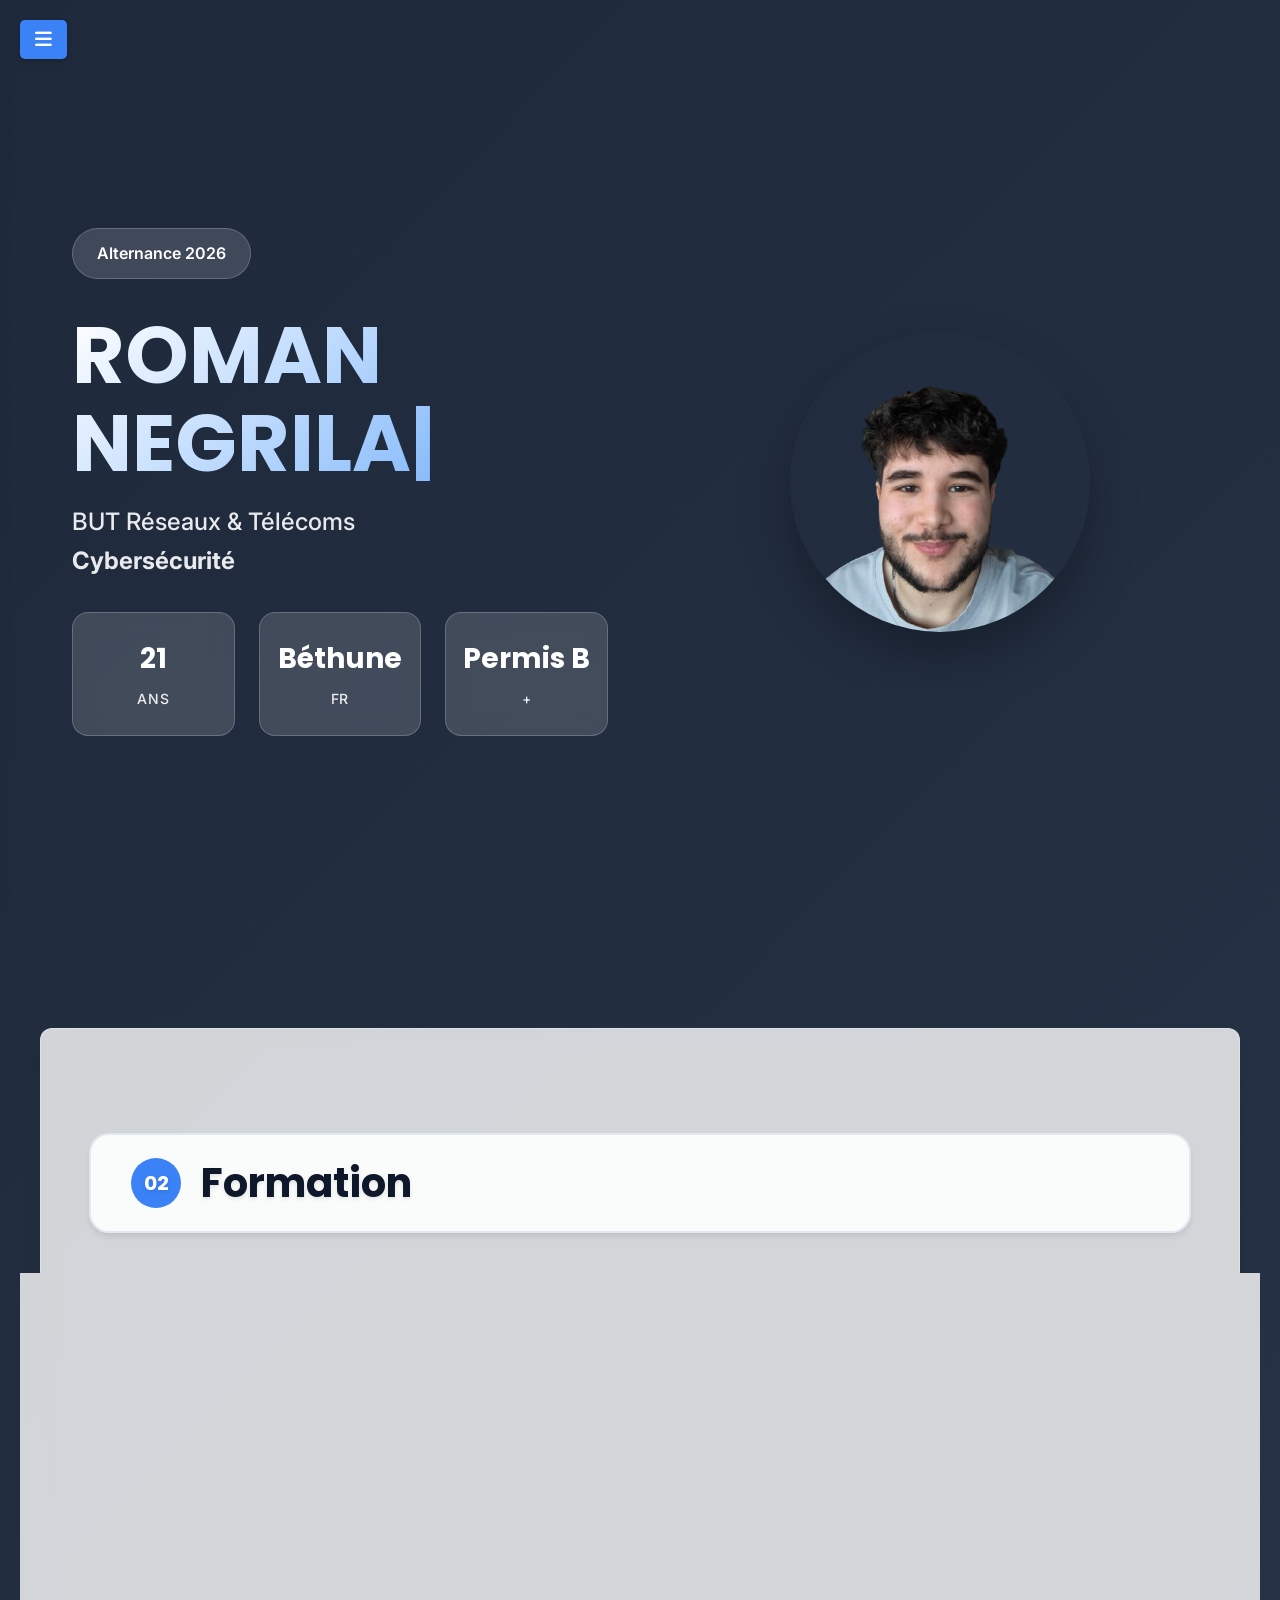
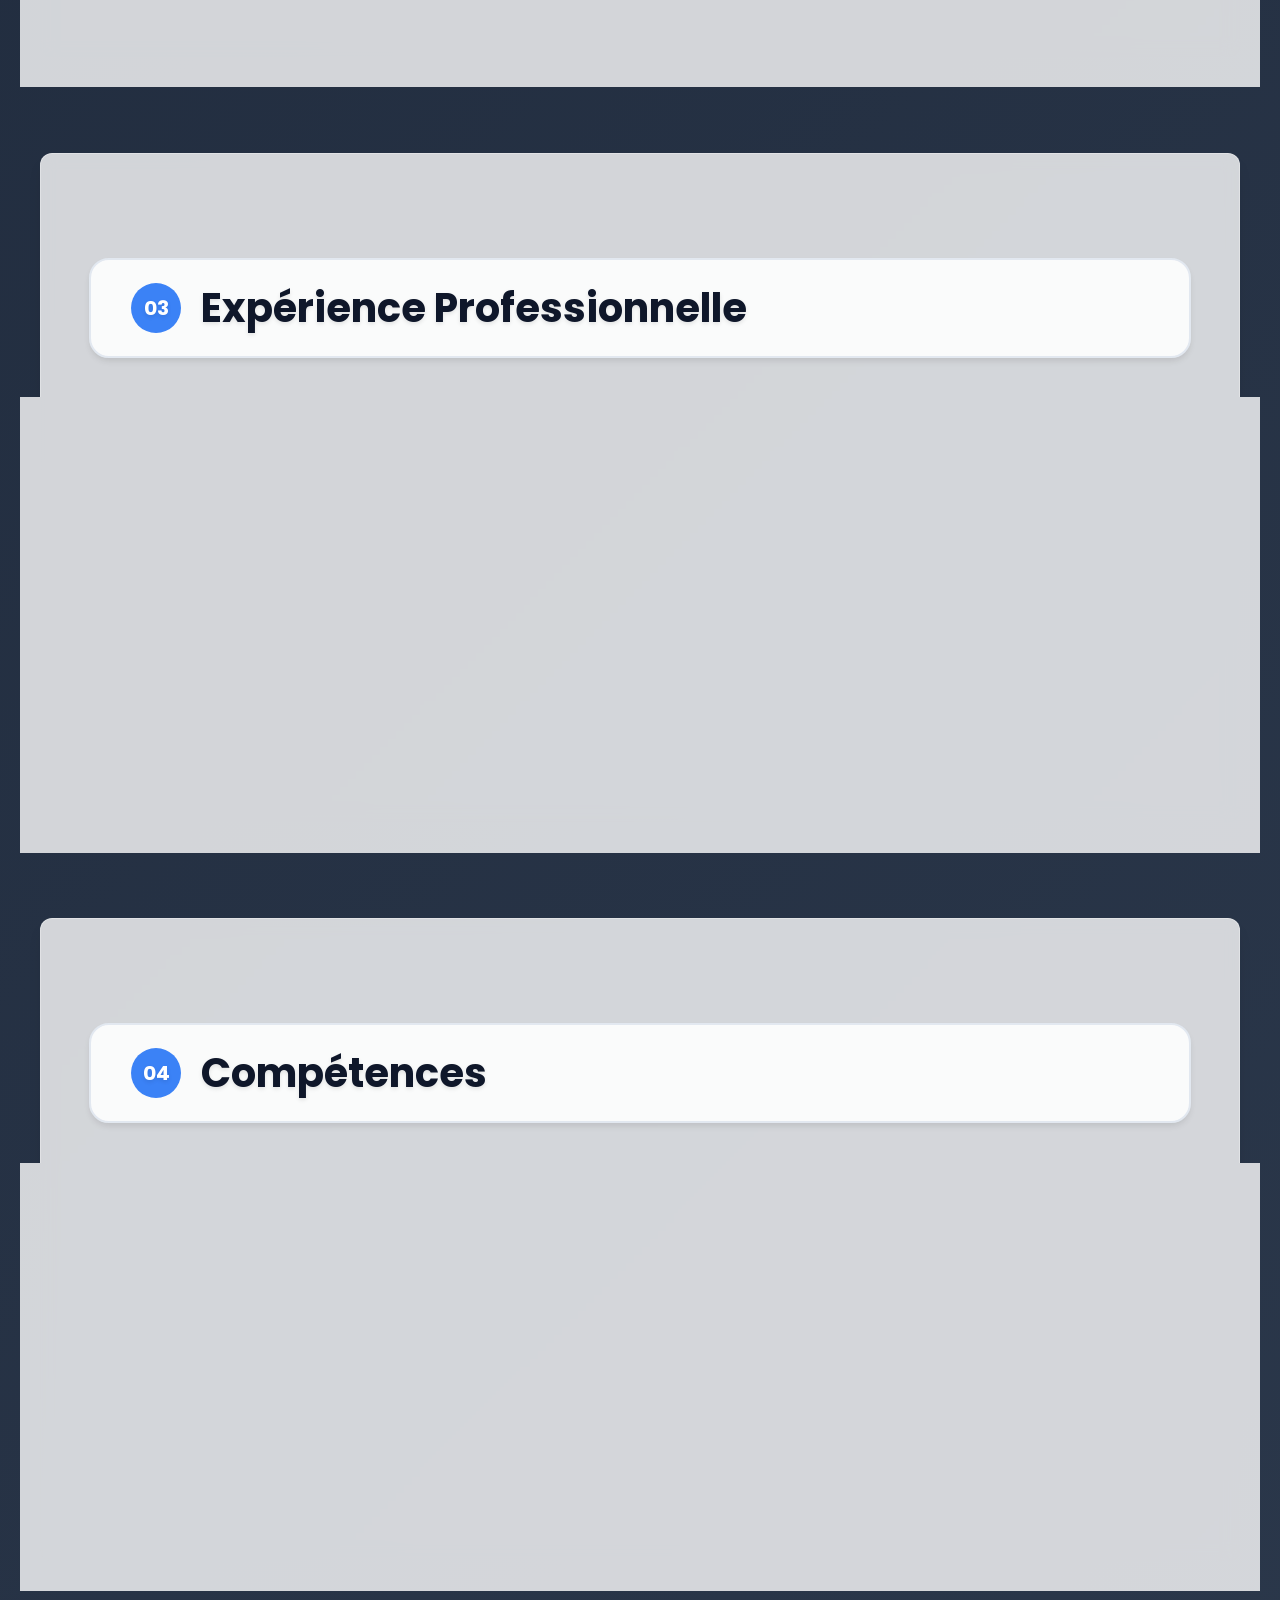
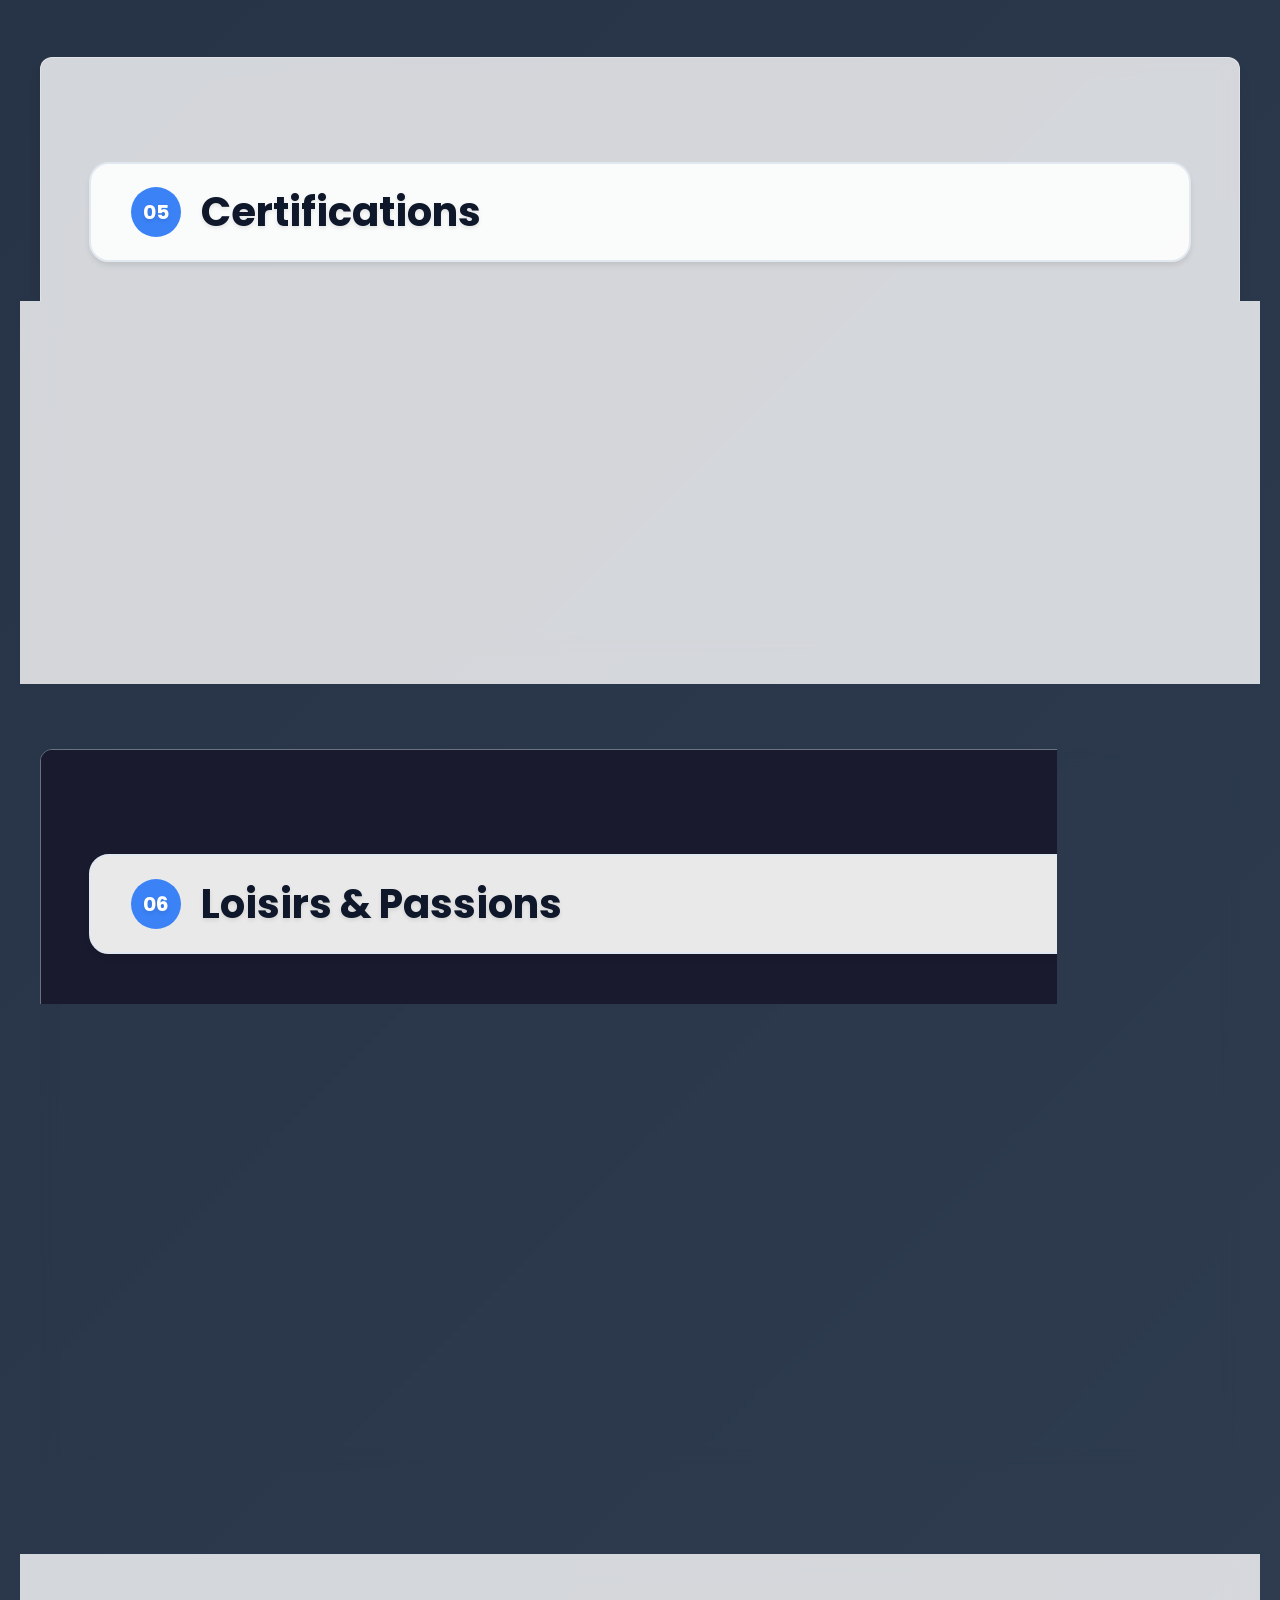
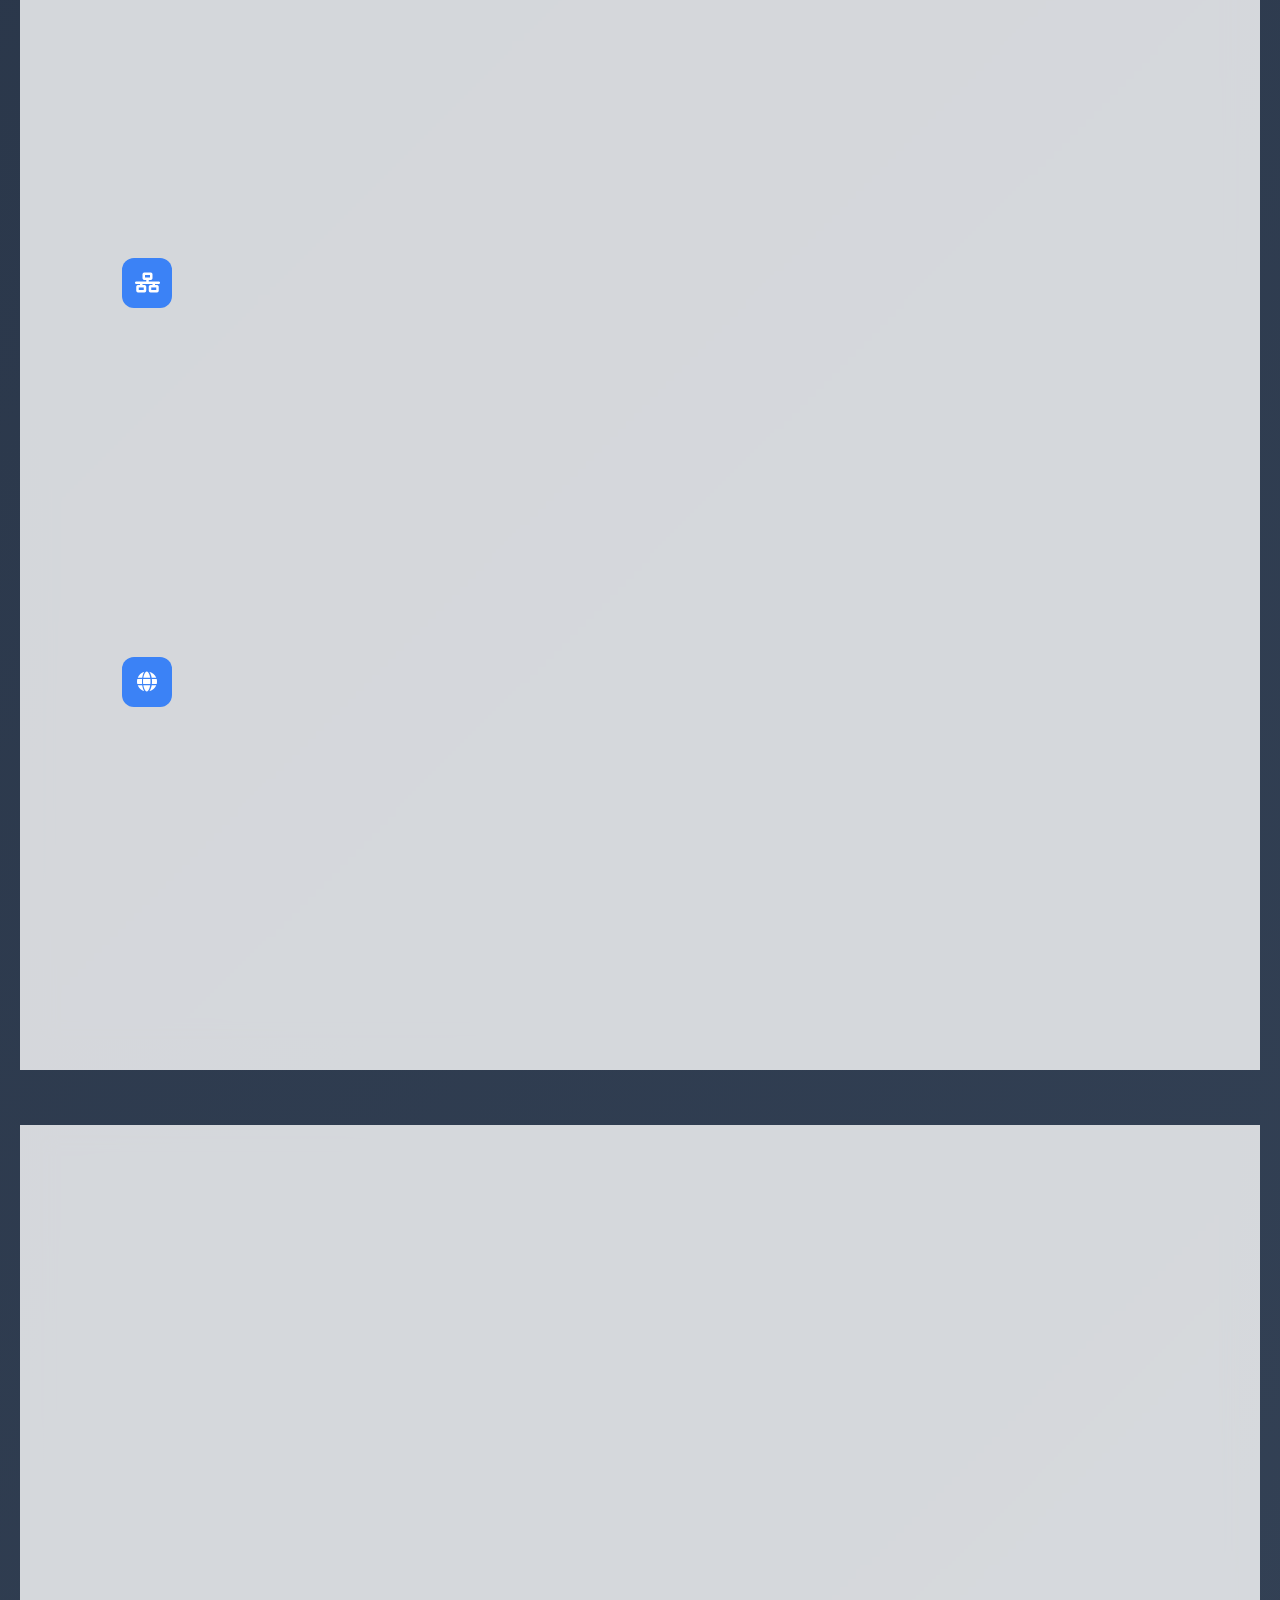
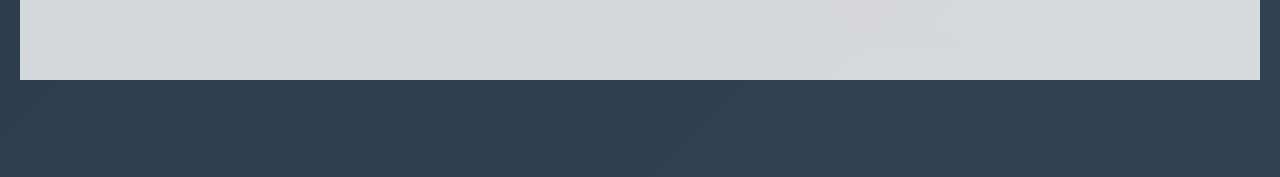
==== index.html @ 833a4533 "Update index.html" ====
<!DOCTYPE html> 
<html lang="fr">
<head>
    <meta charset="UTF-8">
    <meta name="viewport" content="width=device-width, initial-scale=1.0"> 
    <title>Roman Negrila - CV BUT R&T Cybersécurité</title>
    <link rel="stylesheet" href="css/style.css">
    <link rel="stylesheet" href="https://cdnjs.cloudflare.com/ajax/libs/font-awesome/6.5.1/css/all.min.css">
    <link href="https://fonts.googleapis.com/css2?family=Inter:wght@200;300;400;500;600;700;800;900&family=JetBrains+Mono:wght@300;400;500&display=swap" rel="stylesheet">
    <script src="https://platform.linkedin.com/badges/js/profile.js" async defer type="text/javascript"></script>
    <link rel="icon" type="image/png" href="img_Roman_Negrila.png"> 
</head>
<body>
        <button id="sidebar-toggle" class="sidebar-toggle-btn">
        <i class="fas fa-bars"></i> <!-- Icône Font Awesome pour le menu -->
    </button>
    <div id="progress-bar"></div>

    <!-- Sidebar Pro -->
    <aside class="sidebar">
        <div class="sidebar-top">
            <div class="profile-pic-small">
                <img src="img_Roman_Negrila.png" alt="Roman Negrila">
            </div>
            <h1 class="sidebar-name">Roman NEGRILA</h1>
            <p class="sidebar-role">R&T Cybersécurité</p>
        </div>

        <nav class="sidebar-nav">
            <a href="#hero" class="nav-item active">
                <i class="fas fa-home"></i> Accueil
            </a>
            <a href="#education" class="nav-item">
                <i class="fas fa-graduation-cap"></i> Formation
            </a>
            <a href="#experience" class="nav-item">
                <i class="fas fa-briefcase"></i> Expérience
            </a>
            <a href="#skills" class="nav-item">
                <i class="fas fa-brain"></i> Compétences
            </a>
            <a href="#certifications" class="nav-item">
                <i class="fas fa-certificate"></i> Certifications
            </a>
            <a href="#hobbies" class="nav-item">
                <i class="fas fa-heart"></i> Loisirs & Passions
            </a>
            <a href="#projects" class="nav-item">
                <i class="fas fa-cubes"></i> Projets
            </a>
            <a href="#contact" class="nav-item">
                <i class="fas fa-envelope"></i> Contact
            </a>
        </nav>

        <div class="sidebar-bottom">
            <button onclick="printDedicatedCvPdf()" class="pdf-button">
                <i class="fas fa-file-pdf"></i> PDF
            </button>
        </div>
    </aside>

    <main class="main-content">
        <!-- Hero Ultra -->
        <section id="hero" class="hero-section">
            <div class="hero-bg"></div>
            <div class="hero-grid">
                <div class="hero-text">
                    <div class="badge">Alternance 2026</div>
                    <h1 class="hero-h1 typing-name">
                        Roman<span class="gradient-text"> NEGRILA</span>
                    </h1>
                    <p class="hero-subtitle">
                        BUT Réseaux &amp; Télécoms <strong>Cybersécurité</strong>
                    </p>
                <div class="hero-stats">
                    <div class="stat-card">
                        <span class="stat-value">21</span>
                        <span class="stat-label">ans</span>
                    </div>
                    <div class="stat-card">
                        <span class="stat-value">Béthune</span>
                        <span class="stat-label">FR</span>
                    </div>
                    <div class="stat-card">
                        <span class="stat-value">Permis B</span>
                        <span class="stat-label">+</span>
                    </div>

                </div>

                </div>
                <div class="hero-image">
                    <div class="profile-large">
                        <img src="img_Roman_Negrila.png" alt="Roman Negrila">
                    </div>
                </div>
            </div>
        </section>

        <!-- Formation -->
        <section id="education" class="section">
            <div class="section-title">
                <span class="title-number">02</span>
                Formation
            </div>
            <div class="formation-grid">
                <div class="formation-card">
                    <div class="formation-date">2022 - Aujourd'hui</div>
                    <h3>BUT Réseaux & Télécommunications</h3>
                    <p class="formation-school">IUT de Béthune</p>
                    <p class="formation-desc">Parcours Cybersécurité - Projets industriels Cisco/Linux</p>
                </div>
                <div class="formation-card">
                    <div class="formation-date">2021 - 2022</div>
                    <h3>Baccalauréat Général</h3>
                    <p class="formation-school">Lycée de l'Europe - Mention Assez Bien</p>
                    <p class="formation-desc">Mathématiques + NSI + Anglais Euro</p>
                </div>
            </div>
        </section>

        <!-- Experience -->
        <section id="experience" class="section">
            <div class="section-title">
                <span class="title-number">03</span>
                Expérience Professionnelle
            </div>
            <div class="formation-grid">
                <div class="formation-card">
                    <div class="formation-date">2024 - En cours</div>
                    <h3>Technicien Exploitation Réseau</h3>
                    <p class="formation-school">Auchan - Équipe Exploitation Réseau</p>
                    <p class="formation-desc">
                        Alternance depuis 2e année BUT IUT Béthune. Surveillance et résolution d'incidents (bornes WiFi KO, switch/firewall KO) 
                        via Panorama, SolarWinds, EasyVista, Centreon, Cisco Meraki. Communication avec techniciens terrain et 
                        fournisseurs (Orange, Sewan, SFR, Linkt) pour debugging/manipulations. Demandes services : checks flux, 
                        configs/ajouts bornes/switches. Surveillance Starlink.
                    </p>
                </div>
            </div>
        </section>

        <!-- Skills Matrix -->
        <section id="skills" class="section">
            <div class="section-title">
                <span class="title-number">04</span>
                Compétences
            </div>
            <div class="skills-matrix">
                <div class="skill-column">
                    <h4>Réseaux</h4>
                    <div class="skill-item">
                        <span>Cisco IOS</span>
                        <div class="skill-bar">
                            <div class="skill-fill" style="width: 95%"></div>
                        </div>
                    </div>
                    <div class="skill-item">
                        <span>VLAN/OSPF</span>
                        <div class="skill-bar">
                            <div class="skill-fill" style="width: 90%"></div>
                        </div>
                    </div>
                    <div class="skill-item">
                        <span>QOS / Wireshark</span>
                        <div class="skill-bar">
                            <div class="skill-fill" style="width: 85%"></div>
                        </div>
                    </div>
                </div>
                <div class="skill-column">
                    <h4>Systèmes</h4>
                    <div class="skill-item">
                        <span>Linux Server</span>
                        <div class="skill-bar">
                            <div class="skill-fill" style="width: 85%"></div>
                        </div>
                    </div>
                    <div class="skill-item">
                        <span>Docker/Proxmox</span>
                        <div class="skill-bar">
                            <div class="skill-fill" style="width: 80%"></div>
                        </div>
                    </div>
                    <div class="skill-item">
                        <span>Netbox/Netdisco</span>
                        <div class="skill-bar">
                            <div class="skill-fill" style="width: 82%"></div>
                        </div>
                    </div>
                </div>
                <div class="skill-column">
                    <h4>Sécurité</h4>
                    <div class="skill-item">
                        <span>pfSense/Firewall</span>
                        <div class="skill-bar">
                            <div class="skill-fill" style="width: 88%"></div>
                        </div>
                    </div>
                    <div class="skill-item">
                        <span>Kali/Pentest</span>
                        <div class="skill-bar">
                            <div class="skill-fill" style="width: 75%"></div>
                        </div>
                    </div>
                </div>
                <div class="skill-column">
                    <h4>Dev</h4>
                    <div class="skill-item">
                        <span>Python/Flask</span>
                        <div class="skill-bar">
                            <div class="skill-fill" style="width: 78%"></div>
                        </div>
                    </div>
                    <div class="skill-item">
                        <span>HTML/CSS/JS</span>
                        <div class="skill-bar">
                            <div class="skill-fill" style="width: 85%"></div>
                        </div>
                    </div>
                </div>
            </div>
        </section>

        <!-- Certifications -->
        <section id="certifications" class="section">
            <div class="section-title">
                <span class="title-number">05</span>
                Certifications
            </div>
            <div class="certifs-grid">
                <div class="certif-card">
                    <img src="images/certifs/logo_ccna.png" alt="CCNA" class="certif-logo">
                    <h4>Cisco CCNA</h4>
                    <p>Cisco Certified Network Associate <em>(en cours de préparation)</em></p>
                </div>
                <div class="certif-card">
                    <img src="images/certifs/logo_toeic.png" alt="TOEIC" class="certif-logo">
                    <h4>TOEIC</h4>
                    <p>Anglais Professionnel - B2</p>
                </div>
                <div class="certif-card">
                    <img src="images/certifs/logo_pix.png" alt="Pix" class="certif-logo">
                    <h4>PIX Numérique</h4>
                    <p>Compétences Digitales</p>
                </div>
                <div class="certif-card">
                    <img src="images/certifs/logo_anssi.png" alt="ANSSI" class="certif-logo">
                    <h4>ANSSI SecNum</h4>
                    <p>Sécurité Numérique</p>
                </div>
            </div>
        </section>

        <!-- Loisirs & Passions (NOUVELLE SECTION) -->
        <section id="hobbies" class="section">
            <div id="particles-js"></div> <!-- Ajout du conteneur pour l'animation particles.js -->
            <div class="content-above-particles"> <!-- Contient le contenu existant -->
                <div class="section-title">
                    <span class="title-number">06</span>
                    Loisirs & Passions
                </div>
                <div class="hobbies-grid">
                    <!-- Musique -->
                    <div class="hobby-card music" data-hobby-id="music">
                        <div class="hobby-icon"><i class="fas fa-music"></i></div>
                        <h3>Musique</h3>
                        <p>Artiste depuis 3ans, je crée des musiques et les diffuses sur les platformes de streaming.</p>
                        <div class="hobby-glow"></div>
                    </div>

                    <!-- Informatique -->
                    <div class="hobby-card it" data-hobby-id="it">
                        <div class="hobby-icon"><i class="fas fa-laptop-code"></i></div>
                        <h3>Informatique & Réseaux</h3>
                        <p>Passionné par l'infrastructure, je teste et configure switches et points d'accès à domicile, explorant les limites du réseau.</p>
                        <div class="hobby-glow"></div>
                    </div>

                    <!-- Jeux Vidéo -->
                    <div class="hobby-card gaming" data-hobby-id="gaming">
                        <div class="hobby-icon"><i class="fas fa-gamepad"></i></div>
                        <h3>Jeux Vidéo</h3>
                        <p>Adepte des défis, je maîtrise les Souls-like (Sekiro, Dark Souls, Elden Ring) et m'immerge dans des univers riches comme Ghost of Tsushima.</p>
                        <div class="hobby-glow"></div>
                    </div>
                </div>
            </div>
        </section>

        <!-- Projets -->
        <section id="projects" class="section">
            <div class="section-title">
                <span class="title-number">07</span>
                Projets SAÉ
            </div>
            <div class="projects-grid">
                <div class="project-card" data-project-id="pepiniere">
                    <div class="project-header">
                        <i class="fas fa-network-wired project-icon"></i>
                        <h4>Pépinière Entreprise</h4>
                    </div>
                    <p>Infrastructure Cisco complète - VLANs ToIP AD - Note <strong>16/20</strong></p>
                    <div class="project-tags">
                        <span>Cisco IOS</span>
                        <span>Asterisk</span>
                        <span>Docker</span>
                    </div>
                </div>
                <div class="project-card" data-project-id="sae501">
                    <div class="project-header">
                        <i class="fab fa-docker project-icon"></i>
                        <h4>SAE 501 DevOps</h4>
                    </div>
                    <p>API Flask Docker Portainer MySQL - Note <strong>17/20</strong></p>
                    <div class="project-tags">
                        <span>Docker</span>
                        <span>Flask Python</span>
                        <span>Portainer</span>
                    </div>
                </div>
                <div class="project-card" data-project-id="sae503">
                    <div class="project-header">
                        <i class="fas fa-video project-icon"></i>
                        <h4>SAE 503 Communications</h4>
                    </div>
                    <p>VoIP OpenCV QR realtime - Note <strong>15/20</strong></p>
                    <div class="project-tags">
                        <span>VoIP Asterisk</span>
                        <span>OpenCV Python</span>
                        <span>Wireshark</span>
                    </div>
                </div>
                <div class="project-card" data-project-id="sae_rom03">
                    <div class="project-header">
                        <i class="fas fa-globe project-icon"></i>
                        <h4>SAE ROM.03 Multimédia - Note <strong>15/20</strong></h4>
                    </div>
                    <p>Déploiement Services Web Multimédia</p>
                    <div class="project-tags">
                        <span>Web Integration</span>
                        <span>Multimédia</span>
                        <span>ROM</span>
                    </div>
                </div>
            </div>

        </section>

        <!-- Contact -->
        <section id="contact" class="section">
            <div class="section-title">
                <span class="title-number">08</span>
                Contact
            </div>
            <div class="contact-wrapper">
                <div class="contact-main">
                    <h3>Contact direct</h3>
                    <div class="contact-links">
                        <a href="mailto:negrilaroman@gmail.com" class="contact-link">
                            <i class="fas fa-envelope"></i> negrilaroman@gmail.com
                        </a>
                        <a href="tel:+33781439130" class="contact-link">
                            <i class="fas fa-phone"></i> +33 7 81 43 91 30
                        </a>
                    </div>
                </div>
                <div class="contact-side">
                    <h4>Localisation</h4>
                    <p>Dunkerque / Arras</p>
<div class="badge-base LI-profile-badge" data-locale="fr_FR" data-size="medium" data-theme="light" data-type="VERTICAL" data-vanity="roman-negrila" data-version="v1"><a class="badge-base__link LI-simple-link" href="https://fr.linkedin.com/in/roman-negrila?trk=profile-badge"></a></div>
                            
                </div>
            </div>
        </section>
    </main>

    <!-- Modal Overlay -->
    <div id="modal-overlay" class="modal-overlay">
        <div class="modal-content">
            <button class="modal-close" onclick="closeModal()">
                <i class="fas fa-times"></i>
            </button>
            <div id="modal-body">
                <!-- Dynamic content -->
            </div>
        </div>
    </div>
    <div id="lightbox-overlay" class="lightbox-overlay">
  <div class="lightbox-content">
    <span class="lightbox-close">&times;</span>
    <img id="lightbox-image" src="" alt="Image en plein écran">
    <div id="lightbox-description" class="lightbox-description"></div>
  </div>
</div>

    <div id="bg-particles"></div>
    <script src="js/modals.js"></script>
    <script src="js/main.js"></script>
    <!-- Scripts Particles.js pour l'animation de fond -->
    <script src="https://cdn.jsdelivr.net/npm/particles.js@2.0.0/particles.min.js"></script>
    <script>
      // Configuration légère pour le fond global
      particlesJS('bg-particles', {
        "particles": {
          "number": { "value": 80, "density": { "enable": true, "value_area": 1000 } },
          "color": { "value": "#ffffff" },
          "shape": { "type": "circle" },
          "opacity": { "value": 0.3, "random": true },
          "size": { "value": 3, "random": true },
          "line_linked": {
            "enable": true,
            "distance": 150,
            "color": "#ffffff",
            "opacity": 0.15,
            "width": 1
          },
          "move": {
            "enable": true,
            "speed": 0.5,
            "direction": "none",
            "random": true,
            "straight": false,
            "out_mode": "out",
            "bounce": false
          }
        },
        "interactivity": {
          "detect_on": "canvas",
          "events": {
            "onhover": { "enable": true, "mode": "bubble" },
            "onclick": { "enable": false }
          },
          "modes": {
            "bubble": { "distance": 200, "size": 4, "duration": 2, "opacity": 0.4, "speed": 3 }
          }
        },
        "retina_detect": true
      });

      // On garde l'animation spécifique pour la section loisirs
      particlesJS.load('particles-js', 'assets/particles.json', function() {
        console.log('callback - particles.js config loaded');
      });
    </script>
</body>
</html>
---- css/style.css ----
/* CV Roman Negrila - Style Professionnel Moderne 2024 - FROM ZERO */ 

@import url('https://fonts.googleapis.com/css2?family=Poppins:wght@300;400;500;600;700&display=swap');
@import url('https://fonts.googleapis.com/css2?family=Inter:wght@300;400;500;600&display=swap');
@import url('https://cdnjs.cloudflare.com/ajax/libs/font-awesome/6.5.1/css/all.min.css');

:root {
  --primary-color: #1e293b;
  --secondary-color: #334155;
  --accent-blue: #3b82f6;
  --accent-light: #60a5fa;
  --text-dark: #0f172a;
  --text-light: #64748b;
  --white: #ffffff;
  --card-bg: #f8fafc;
  --border-color: #e2e8f0;
  --shadow-sm: 0 1px 3px 0 rgba(0, 0, 0, 0.1);
  --shadow-md: 0 4px 6px -1px rgba(0, 0, 0, 0.1);
  --shadow-lg: 0 10px 15px -3px rgba(0, 0, 0, 0.1);
  --border-radius: 12px;
  --transition: all 0.3s cubic-bezier(0.4, 0, 0.2, 1);
}

* {
  margin: 0;
  padding: 0;
  box-sizing: border-box;
}

body {
  font-family: 'Inter', -apple-system, BlinkMacSystemFont, sans-serif;
  background: linear-gradient(135deg, var(--primary-color) 0%, var(--secondary-color) 100%);
  color: var(--text-dark);
  line-height: 1.6;
  overflow-x: hidden;
}

#bg-particles {
  position: fixed;
  top: 0;
  left: 0;
  width: 100%;
  height: 100%;
  z-index: -1; /* Reste bien derrière tout */
  pointer-events: none; /* Ne gêne pas les clics sur le site */
  background: transparent;
}

/* Progress Bar */
#progress-bar {
  position: fixed;
  top: 0;
  left: 0;
  width: 0%;
  height: 4px;
  background: linear-gradient(90deg, var(--accent-blue), var(--accent-light));
  z-index: 1000;
  transition: width 0.3s ease;
  box-shadow: 0 2px 4px rgba(59, 130, 246, 0.3);
}

/* Sidebar Professional */
.sidebar {
  position: fixed;
  left: 0;
  top: 0;
  width: 280px;
  height: 100vh;
  background: var(--white);
  box-shadow: var(--shadow-lg);
  z-index: 1000;
  display: flex;
  flex-direction: column;
  overflow-y: auto;
  transform: translateX(-100%);
  transition: var(--transition);
}

/* Quand la classe 'active' est ajoutée par JS, le menu s'affiche */
.sidebar.active {
    transform: translateX(0);
}

.sidebar-top {
  padding: 2rem 1.5rem;
  text-align: center;
  border-bottom: 1px solid var(--border-color);
}

.profile-pic-small {
  width: 100px;
  height: 100px;
  margin: 0 auto 1rem;
  border-radius: 50%;
  overflow: hidden;
  box-shadow: var(--shadow-lg);
}

.profile-pic-small img {
  width: 100%;
  height: 100%;
  object-fit: cover;
}

.sidebar-name {
  font-family: 'Poppins', sans-serif;
  font-size: 1.5rem;
  font-weight: 700;
  color: var(--text-dark);
  margin-bottom: 0.25rem;
}

.sidebar-role {
  color: var(--text-light);
  font-size: 0.95rem;
  font-weight: 500;
}

.sidebar-nav {
  flex: 1;
  padding: 1rem 0;
}

.nav-item {
  display: flex;
  align-items: center;
  padding: 1rem 1.5rem;
  color: var(--text-light);
  text-decoration: none;
  font-weight: 500;
  transition: var(--transition);
  border-left: 4px solid transparent;
}

.nav-item i {
  width: 20px;
  margin-right: 1rem;
  font-size: 1.1rem;
}

.nav-item:hover, .nav-item.active {
  background: var(--card-bg);
  color: var(--accent-blue);
  border-left-color: var(--accent-blue);
  box-shadow: var(--shadow-sm);
}

.sidebar-bottom {
  padding: 1.5rem;
  border-top: 1px solid var(--border-color);
}

.pdf-button {
  width: 100%;
  padding: 0.875rem 1.25rem;
  background: linear-gradient(135deg, var(--accent-blue), var(--accent-light));
  color: var(--white);
  border: none;
  border-radius: var(--border-radius);
  font-weight: 600;
  cursor: pointer;
  transition: var(--transition);
  box-shadow: var(--shadow-md);
}

.pdf-button:hover {
  transform: translateY(-2px);
  box-shadow: var(--shadow-lg);
}

/* Styles pour le bouton de bascule du menu */
.sidebar-toggle-btn {
    position: fixed;
    top: 20px;
    left: 20px;
    z-index: 1001;
    background-color: var(--accent-blue);
    color: var(--white);
    border: none;
    border-radius: 5px;
    padding: 10px 15px;
    cursor: pointer;
    font-size: 1.2em;
    display: flex;
    align-items: center;
    justify-content: center;
    box-shadow: 0 2px 5px rgba(0,0,0,0.2);
    transition: var(--transition);
}

/* Main Content */
.main-content {
  margin-left: 0;
  padding: 2rem;
  min-height: 100vh;
  transition: var(--transition);
}

/* Hero Section */
.hero-section {
  min-height: 100vh;
  display: flex;
  align-items: center;
  padding: 4rem 2rem;
  max-width: 1200px;
  margin: 0 auto;
}

.hero-grid {
  display: grid;
  grid-template-columns: 1fr 1fr;
  gap: 4rem;
  align-items: center;
}

.hero-text h1 {
  font-family: 'Poppins', sans-serif;
  font-size: clamp(3rem, 8vw, 5rem);
  font-weight: 700;
  line-height: 1.1;
  background: linear-gradient(135deg, var(--white), var(--accent-light));
  -webkit-background-clip: text;
  -webkit-text-fill-color: transparent;
  background-clip: text;
  margin-bottom: 1rem;
}

.gradient-text {
  background: linear-gradient(135deg, var(--accent-light), var(--white));
  -webkit-background-clip: text;
  -webkit-text-fill-color: transparent;
  background-clip: text;
}

.hero-subtitle {
  font-size: 1.5rem;
  color: rgba(255,255,255,0.9);
  font-weight: 500;
  margin-bottom: 2rem;
  max-width: 400px;
}

.hero-stats {
  display: grid;
  grid-template-columns: repeat(auto-fit, minmax(140px, 1fr));
  gap: 1.5rem;
}

.stat-card {
  background: rgba(255,255,255,0.15);
  backdrop-filter: blur(10px);
  padding: 1.5rem 1rem;
  border-radius: 16px;
  text-align: center;
  border: 1px solid rgba(255,255,255,0.2);
  transition: var(--transition);
}

.stat-card:hover {
  transform: translateY(-4px);
  box-shadow: 0 8px 25px rgba(0,0,0,0.2);
}

.stat-value {
  display: block;
  font-family: 'Poppins', sans-serif;
  font-size: 1.75rem;
  font-weight: 700;
  color: var(--white);
  margin-bottom: 0.25rem;
}

.stat-label {
  font-size: 0.875rem;
  color: rgba(255,255,255,0.9);
  font-weight: 500;
  text-transform: uppercase;
  letter-spacing: 0.05em;
}

.profile-large {
  width: 300px;
  height: 300px;
  border-radius: 50%;
  overflow: hidden;
  box-shadow: 0 25px 50px rgba(0,0,0,0.3);
  margin: 0 auto;
}

.profile-large img {
  width: 100%;
  height: 100%;
  object-fit: cover;
}

.badge {
  display: inline-flex;
  align-items: center;
  gap: 0.75rem;
  background: rgba(255,255,255,0.15);
  backdrop-filter: blur(10px);
  padding: 0.75rem 1.5rem;
  border-radius: 50px;
  font-weight: 600;
  color: var(--white);
  border: 1px solid rgba(255,255,255,0.2);
  margin-bottom: 2rem;
}

/* Sections */
.section {
  max-width: 1200px;
  margin: 6rem auto;
  padding: 3rem;
  /* Effet de verre (Glassmorphism) pour voir le fond animé */
  background: rgba(255, 255, 255, 0.8); 
  backdrop-filter: blur(8px);
  border-radius: var(--border-radius);
  box-shadow: var(--shadow-lg);
  border: 1px solid rgba(255, 255, 255, 0.3);
}

.section-title {
  background: var(--white);
  background: rgba(255, 255, 255, 0.9);
  padding: 1rem 2.5rem;
  border-radius: 20px;
  box-shadow: var(--shadow-md);
  display: flex;
  align-items: center;
  gap: 1.25rem;
  margin-bottom: 3.5rem;
  margin-top: 3.5rem;
  border: 2px solid var(--border-color);
  color: var(--text-dark); /* Ensure text color is dark */
  font-family: 'Poppins', sans-serif;
  font-size: 2.5rem;
  font-weight: 700;
  text-shadow: 0 2px 4px rgba(0,0,0,0.1);
}

.section-title .title-number {
  width: 50px;
  height: 50px;
  background: var(--accent-blue);
  color: var(--white);
  border-radius: 50%;
  display: flex;
  align-items: center;
  justify-content: center;
  font-weight: 700;
  font-size: 1.25rem;
  flex-shrink: 0; /* Prevent number from shrinking */
}

/* Timeline */
.timeline-modern {
  position: relative;
}

.formation-grid {
  display: grid;
  grid-template-columns: repeat(auto-fit, minmax(350px, 1fr));
  gap: 2.5rem;
}

.formation-card {
  background: var(--white);
  border-left: 5px solid var(--accent-blue);
  padding: 2.5rem;
  border-radius: var(--border-radius);
  box-shadow: var(--shadow-md);
  transition: var(--transition);
  position: relative;
  overflow: hidden;
}

.formation-card::before {
  content: '';
  position: absolute;
  top: 0;
  left: 0;
  width: 100%;
  height: 4px;
  background: linear-gradient(90deg, var(--accent-blue), var(--accent-light));
}

.formation-card:hover {
  box-shadow: var(--shadow-lg);
  transform: translateY(-8px);
}

.formation-date {
  font-family: 'Inter', monospace;
  font-weight: 700;
  color: var(--accent-blue);
  font-size: 1rem;
  margin-bottom: 1.25rem;
  text-transform: uppercase;
  letter-spacing: 0.1em;
  padding: 0.5rem 1rem;
  background: var(--card-bg);
  border-radius: 20px;
  display: inline-block;
  font-size: 0.9rem;
}

.formation-card h3 {
  font-family: 'Poppins', sans-serif;
  font-size: 1.75rem;
  font-weight: 700;
  margin-bottom: 1rem;
  color: var(--text-dark);
}

.formation-school {
  color: var(--accent-blue);
  font-weight: 600;
  margin-bottom: 1rem;
  font-size: 1.15rem;
}

.formation-desc {
  color: var(--text-light);
  font-size: 1.05rem;
  line-height: 1.7;
}

/* Skills */
.skills-matrix {
  display: grid;
  grid-template-columns: repeat(auto-fit, minmax(250px, 1fr));
  gap: 2rem;
}

.skill-column {
  background: var(--card-bg);
  padding: 2rem;
  border-radius: var(--border-radius);
  border: 1px solid var(--border-color);
}

.skill-column h4 {
  font-family: 'Poppins', sans-serif;
  font-size: 1.25rem;
  font-weight: 600;
  color: var(--text-dark);
  margin-bottom: 1.5rem;
  padding-bottom: 0.75rem;
  border-bottom: 2px solid var(--border-color);
}

.skill-item {
  margin-bottom: 1.5rem;
}

.skill-item span {
  display: block;
  font-weight: 500;
  margin-bottom: 0.5rem;
  color: var(--text-dark);
}

.skill-bar {
  height: 8px;
  background: var(--border-color);
  border-radius: 4px;
  overflow: hidden;
}

.skill-fill {
  height: 100%;
  background: linear-gradient(90deg, var(--accent-blue), var(--accent-light));
  border-radius: 4px;
  transition: width 2s ease-out;
  box-shadow: 0 0 10px rgba(59, 130, 246, 0.3);
}

/* Certifications */
.certifs-grid {
  display: grid;
  grid-template-columns: repeat(auto-fit, minmax(250px, 1fr));
  gap: 2rem;
}

.certif-card {
  background: var(--card-bg);
  border: 1px solid var(--border-color);
  border-radius: var(--border-radius);
  padding: 2rem;
  text-align: center;
  transition: var(--transition);
  cursor: pointer;
}

.certif-card:hover {
  transform: translateY(-8px);
  box-shadow: var(--shadow-lg);
  border-color: var(--accent-blue);
}

.certif-logo {
  width: 80px;
  height: 80px;
  margin: 0 auto 1rem;
  filter: grayscale(100%);
  transition: var(--transition);
}

.certif-card:hover .certif-logo {
  filter: grayscale(0%);
}

.certif-card h4 {
  font-family: 'Poppins', sans-serif;
  font-size: 1.25rem;
  font-weight: 600;
  margin-bottom: 0.75rem;
  color: var(--text-dark);
}

.certif-card p {
  color: var(--text-light);
  font-size: 0.95rem;
}

/* NOUVEAUX STYLES POUR LA SECTION LOISIRS AVEC PARTICLES.JS */
#hobbies { /* Cible la section Loisirs */
  position: relative; /* Important pour que les particules se positionnent correctement par rapport à cette section */
  overflow: hidden; /* Cache tout débordement des particules */
  padding: 0; /* Supprime le padding de la section, il sera géré par .content-above-particles */
  background: none; /* Supprime le fond blanc de la section pour laisser apparaître les particules */
  box-shadow: none; /* Supprime l'ombre de la section pour un effet de pleine largeur des particules */
}

/* Le conteneur des particules */
#particles-js {
  position: absolute;
  width: 100%;
  height: 100%;
  top: 0;
  left: 0;
  background-color: #1a1a2e; /* Couleur de fond de l'animation, adaptez à votre thème */
  background-image: url(''); /* Vous pouvez ajouter une image de fond si vous voulez */
  background-repeat: no-repeat;
  background-size: cover;
  background-position: 50% 50%;
  z-index: 1; /* Place les particules en dessous du contenu principal */
}

/* Le contenu qui doit apparaître par-dessus les particules */
.content-above-particles {
  position: relative;
  z-index: 2; /* Place votre contenu au-dessus des particules */
  padding: 3rem; /* Restaure le padding interne pour le contenu */
  color: var(--white); /* Assurez-vous que votre texte est lisible sur le fond sombre */
}

.hobbies-grid {
  display: grid;
  grid-template-columns: repeat(auto-fit, minmax(280px, 1fr));
  gap: 2.5rem;
  margin-top: 3rem;
}

.hobby-card {
  background-color: rgba(255, 255, 255, 0.1); /* Fond semi-transparent pour la carte */
  border: 1px solid rgba(255, 255, 255, 0.2);
  border-radius: var(--border-radius);
  padding: 2.5rem 2rem;
  text-align: center;
  position: relative;
  overflow: hidden; 
  transition: transform 0.3s ease, box-shadow 0.3s ease, border-color 0.3s ease;
  cursor: pointer;
  display: flex;
  flex-direction: column;
  align-items: center;
  justify-content: center;
  z-index: 2; /* S'assure que la carte elle-même est au-dessus des particules */
}

.hobby-card:hover {
  transform: translateY(-8px);
  box-shadow: 0 15px 30px rgba(0,0,0,0.2);
  border-color: var(--accent-blue);
}

.hobby-icon {
  font-size: 3.5rem;
  color: var(--accent-light); /* Couleur de l'icône */
  margin-bottom: 1.5rem;
  position: relative;
  z-index: 3; /* S'assure que l'icône est au-dessus de tout */
  text-shadow: 0 0 10px rgba(59, 130, 246, 0.4);
}

.hobby-card h3 {
  font-family: 'Poppins', sans-serif;
  font-size: 1.75rem;
  font-weight: 700;
  color: var(--white); /* Texte blanc pour meilleure lisibilité sur fond sombre */
  margin-bottom: 1rem;
  position: relative;
  z-index: 3;
}

.hobby-card p {
  color: rgba(255, 255, 255, 0.8); /* Texte blanc clair pour meilleure lisibilité */
  font-size: 1.05rem;
  line-height: 1.6;
  position: relative;
  z-index: 3;
}

/* Suppression des anciens fonds animés pour les hobby-card */
.hobby-card::before {
  content: none; /* Supprime le pseudo-élément */
}
.hobby-card:hover::before {
  content: none; /* Supprime le pseudo-élément */
}

/* Effet "LED" / Glow autour de la carte */
.hobby-glow {
  position: absolute;
  inset: -2px; /* Dépasse légèrement pour un effet de bordure lumineuse */
  border-radius: var(--border-radius);
  background: transparent;
  transition: var(--transition);
  z-index: 0; /* En arrière-plan de la carte, mais toujours au-dessus des particules */
  pointer-events: none; /* N'intercepte pas les événements de la souris */
}

.hobby-card:hover .hobby-glow {
  animation: glow-effect 1.5s infinite alternate;
}

@keyframes glow-effect {
  from {
    box-shadow: 0 0 5px var(--accent-blue), 0 0 10px var(--accent-light);
  }
  to {
    box-shadow: 0 0 15px var(--accent-blue), 0 0 25px var(--accent-light), 0 0 35px var(--accent-blue);
  }
}

/* Suppression des anciennes animations de mouvement de fond */
@keyframes bg-pan-music { }
@keyframes bg-pan-it { }
@keyframes bg-pan-gaming {
  /* Ces keyframes sont supprimés car les ::before sont supprimés */
}

/* Projects */
.projects-grid {
  display: grid;
  grid-template-columns: repeat(auto-fit, minmax(300px, 1fr));
  gap: 2rem;
}

.project-card {
  background: var(--card-bg);
  border: 1px solid var(--border-color);
  border-radius: var(--border-radius);
  padding: 2rem;
  cursor: pointer;
  transition: var(--transition);
}

.project-card:hover {
  transform: translateY(-4px);
  box-shadow: var(--shadow-lg);
  border-color: var(--accent-blue);
}

.project-header {
  display: flex;
  align-items: center;
  gap: 1rem;
  margin-bottom: 1rem;
  flex-wrap: wrap;
}

.project-icon {
  width: 50px;
  height: 50px;
  background: var(--accent-blue);
  color: var(--white);
  border-radius: 12px;
  display: flex !important;
  align-items: center;
  justify-content: center;
  font-size: 1.25rem;
  position: relative;
  line-height: 1 !important;
}

.project-icon::before {
  display: block !important;
  margin: auto;
}

.project-card h4 {
  font-family: 'Poppins', sans-serif;
  font-size: 1.375rem;
  font-weight: 600;
  color: var(--text-dark);
}

.project-card p {
  color: var(--text-light);
  margin-bottom: 1.5rem;
  line-height: 1.6;
}

.project-tags {
  display: flex;
  flex-wrap: wrap;
  gap: 0.5rem;
}

.project-tags span {
  background: var(--border-color);
  padding: 0.375rem 0.875rem;
  border-radius: 20px;
  font-size: 0.8rem;
  font-weight: 500;
  color: var(--text-dark);
}

/* Contact */
.contact-wrapper {
  display: grid;
  grid-template-columns: 2fr 1fr;
  gap: 3rem;
  align-items: start;
}

.contact-main h3 {
  font-family: 'Poppins', sans-serif;
  font-size: 1.75rem;
  font-weight: 600;
  margin-bottom: 1.5rem;
  color: var(--white); /* This should probably be text-dark for consistency inside the white section */
}

.contact-links {
  display: flex;
  flex-direction: column;
  gap: 1rem;
}

.contact-link {
  display: flex;
  align-items: center;
  gap: 1rem;
  padding: 1rem;
  color: var(--text-dark); /* Changed to text-dark for better contrast */
  text-decoration: none;
  border-radius: var(--border-radius);
  transition: var(--transition);
  border: 1px solid var(--border-color); /* Changed from rgba(255,255,255,0.2) to border-color */
}

.contact-link:hover {
  background: var(--card-bg);
  border-color: var(--accent-blue); /* Changed to accent-blue on hover */
  color: var(--text-dark);
  transform: translateX(4px);
}

.contact-link i {
  width: 20px;
  color: var(--accent-light);
  font-size: 1.25rem;
}

.contact-link:hover i {
  color: var(--accent-blue);
}

.contact-side {
  background: var(--card-bg);
  padding: 2rem;
  border-radius: var(--border-radius);
  border: 1px solid var(--border-color);
}

.contact-side h4 {
  font-family: 'Poppins', sans-serif;
  font-size: 1.25rem;
  font-weight: 600;
  margin-bottom: 1rem;
  color: var(--text-dark);
}

.contact-side p {
  color: var(--text-light);
  margin-bottom: 1.5rem;
}

.linkedin-btn {
  display: inline-flex;
  align-items: center;
  gap: 0.75rem;
  padding: 0.875rem 1.5rem;
  background: linear-gradient(135deg, var(--accent-blue), var(--accent-light));
  color: var(--white);
  text-decoration: none;
  border-radius: var(--border-radius);
  font-weight: 600;
  transition: var(--transition);
}

.linkedin-btn:hover {
  transform: translateY(-2px);
  box-shadow: var(--shadow-lg);
}

/* Modal Professional */
.modal-overlay {
  position: fixed;
  inset: 0;
  background: rgba(0, 0, 0, 0.8);
  z-index: 10000;
  display: flex;
  align-items: center;
  justify-content: center;
  opacity: 0;
  visibility: hidden;
  transition: opacity 0.3s ease, visibility 0.3s ease;
}

.modal-overlay.show {
  opacity: 1;
  visibility: visible;
}

.modal-content {
  background: var(--white);
  padding: 2rem;
  border-radius: var(--border-radius);
  box-shadow: var(--shadow-lg);
  position: relative;
  
  width: 90%;
  max-width: 800px;
  max-height: 90vh;
  overflow-y: auto;

  transform: scale(0.9);
  transition: transform 0.3s ease;
  margin: 2rem;
}

.modal-overlay.show .modal-content {
  transform: scale(1);
}

.modal-close {
  position: absolute;
  top: 1rem;
  right: 1.5rem;
  background: none;
  border: none;
  font-size: 1.75rem;
  color: var(--text-light);
  cursor: pointer;
  padding: 0.5rem;
  border-radius: 50%;
  transition: var(--transition);
  z-index: 10;
}

.modal-close:hover {
  background: var(--border-color);
  color: var(--text-dark);
}

.modal-title {
  font-family: 'Poppins', sans-serif;
  font-size: 1.75rem;
  font-weight: 600;
  color: var(--text-dark);
  margin-bottom: 1.5rem;
  padding-bottom: 1rem;
  border-bottom: 2px solid var(--border-color);
}

.modal-description {
  font-size: 1.1rem;
  color: var(--text-dark);
  margin-bottom: 2rem;
  line-height: 1.7;
}

.modal-tech {
  display: flex;
  flex-wrap: wrap;
  gap: 0.75rem;
  margin-bottom: 2rem;
}

.tech-tag {
  background: var(--card-bg);
  padding: 0.5rem 1rem;
  border-radius: 25px;
  font-size: 0.9rem;
  font-weight: 500;
  color: var(--text-dark);
  border: 1px solid var(--border-color);
}

/* Styles pour les images de la modale et l'effet de survol */
.modal-images {
    display: flex;
    flex-wrap: wrap;
    gap: 15px;
    margin-top: 20px;
    margin-bottom: 30px;
    justify-content: center;
}

.modal-image-wrapper {
    position: relative;
    flex: 1;
    min-width: 280px;
    max-width: 45%;
    overflow: hidden;
    border-radius: var(--border-radius);
    box-shadow: var(--shadow-md);
    transition: box-shadow 0.3s ease-in-out;
    cursor: pointer; /* Indique que l'élément est cliquable */
}

.modal-image-wrapper:hover {
    box-shadow: var(--shadow-lg);
}

.modal-img {
    width: 100%;
    height: auto;
    display: block;
    transition: transform 0.3s ease-in-out;
}

.modal-image-wrapper:hover .modal-img {
    transform: scale(1.1);
}

.modal-image-description {
    position: absolute;
    bottom: 0;
    left: 0;
    right: 0;
    background: rgba(0, 0, 0, 0.7);
    color: white;
    padding: 10px 15px;
    font-size: 0.95em;
    text-align: center;
    opacity: 0;
    transition: opacity 0.3s ease-in-out;
    pointer-events: none; /* Permet de cliquer à travers la description si elle chevauche le contenu */
    line-height: 1.4;
    z-index: 2; /* S'assure que la description est au-dessus de l'image (pour la visibilité) */
}

.modal-image-wrapper:hover .modal-image-description {
    opacity: 1;
}

.modal-achievements {
  background: var(--card-bg);
  padding: 1.5rem;
  border-radius: var(--border-radius);
  border-left: 4px solid var(--accent-blue);
}

.modal-achievements h5 {
  font-family: 'Poppins', sans-serif;
  color: var(--accent-blue);
  font-weight: 600;
  margin-bottom: 1rem;
}

.modal-achievements ul {
  list-style: none;
  padding: 0;
}

.modal-achievements li {
  padding: 0.75rem 0;
  color: var(--text-dark);
  position: relative;
  padding-left: 1.5rem;
}

.modal-achievements li::before {
  content: "\f00c"; /* Font Awesome check icon */
  font-family: "Font Awesome 6 Free"; /* Assurez-vous que la bonne police est chargée */
  font-weight: 900; /* Pour l'icône solide */
  position: absolute;
  left: 0;
  color: var(--accent-blue);
}

/* NOUVEAUX STYLES LIGHTBOX */
.lightbox-overlay {
    position: fixed;
    top: 0;
    left: 0;
    width: 100%;
    height: 100%;
    background: rgba(0, 0, 0, 0.9); /* Fond sombre */
    display: flex;
    align-items: center;
    justify-content: center;
    z-index: 10001; /* Plus élevé que la modale principale */
    opacity: 0;
    visibility: hidden;
    transition: opacity 0.3s ease;
}

.lightbox-overlay.show {
    opacity: 1;
    visibility: visible;
}

.lightbox-content {
    position: relative;
    max-width: 90vw;
    max-height: 90vh;
    display: flex;
    flex-direction: column;
    align-items: center;
    justify-content: center;
}

#lightbox-image {
    max-width: 100%;
    max-height: 100%;
    object-fit: contain; /* S'assure que l'image tient dans les limites sans être coupée */
    display: block;
    border-radius: var(--border-radius);
    box-shadow: var(--shadow-lg);
}

.lightbox-close {
    position: absolute;
    top: -20px; /* Positionnement du bouton de fermeture */
    right: -20px;
    background: var(--white);
    color: var(--text-dark);
    font-size: 2.5rem;
    cursor: pointer;
    border-radius: 50%;
    width: 50px;
    height: 50px;
    display: flex;
    align-items: center;
    justify-content: center;
    line-height: 1; /* Pour centrer le 'x' */
    transition: var(--transition);
    z-index: 10002; /* S'assure que le bouton est cliquable */
}

.lightbox-close:hover {
    background: var(--accent-blue);
    color: var(--white);
}

.lightbox-description {
    color: var(--white);
    background: rgba(0, 0, 0, 0.7);
    padding: 10px 20px;
    border-radius: 8px;
    margin-top: 10px;
    text-align: center;
    max-width: 90%;
    font-size: 1.1em;
    visibility: hidden; /* Cachée par défaut */
    opacity: 0; /* Cachée par défaut */
    transition: opacity 0.3s ease, visibility 0.3s ease;
}

/* Afficher la description quand on survole l'image dans la lightbox */
/* NOTE: C'est un peu délicat de survoler "juste l'image" dans la lightbox,
   on applique l'effet au survol du contenu de la lightbox */
.lightbox-overlay.show .lightbox-content:hover .lightbox-description {
    opacity: 1;
    visibility: visible;
}
/* FIN NOUVEAUX STYLES LIGHTBOX */

/* Responsive */
@media (max-width: 768px) {
  .main-content {
    padding: 1rem;
  }
  
  .hero-grid {
    grid-template-columns: 1fr;
    gap: 2rem;
    text-align: center;
  }
  
  .section {
    padding: 2rem 1.5rem;
    margin: 3rem 1rem;
  }
  
  .skills-matrix,
  .projects-grid,
  .certifs-grid,
  .hobbies-grid { /* Ajout de la grille des loisirs */
    grid-template-columns: 1fr;
  }
  
  .contact-wrapper {
    grid-template-columns: 1fr;
    gap: 2rem;
  }
  
  .section-title {
    flex-direction: column;
    align-items: flex-start;
    gap: 0.75rem;
  }
  
  .title-number {
    align-self: flex-start;
  }

  /* Rendre le wrapper d'image plus flexible sur les petits écrans */
  .modal-image-wrapper {
      max-width: 100%;
  }

  /* Ajustements pour le bouton de fermeture de la lightbox sur mobile */
  .lightbox-close {
        top: 10px;
        right: 10px;
        width: 40px;
        height: 40px;
        font-size: 2rem;
    }
}

/* Media query pour les grands écrans (desktop) */
@media (min-width: 1024px) {
    .sidebar.active + .main-content {
        margin-left: 280px;
    }
}

@media print {
  body {
    background: white !important;
    color: black !important;
    font-size: 11pt;
  }
  
  .sidebar,
  #modal-overlay,
  #progress-bar,
  .sidebar-toggle-btn,
  .lightbox-overlay,
  .hobby-glow, /* Cache également la lightbox et le glow à l'impression */
  #particles-js /* Cache l'animation particles.js à l'impression */ {
    display: none !important;
  }
  
  .main-content {
    margin-left: 0 !important;
  }
  
  .section {
    box-shadow: none !important;
    border: 1px solid #ddd !important;
    margin: 1rem 0 !important;
    break-inside: avoid;
    page-break-inside: avoid;
  }
  
  .hero-section {
    page-break-inside: avoid;
  }
  
  img {
    max-width: 120px !important;
    max-height: 120px !important;
  }
  
  .skill-fill {
    background: #4caf50 !important;
    box-shadow: none !important;
  }
  
  a {
    color: #0066cc !important;
    text-decoration: underline !important;
  }

  /* Pour l'impression, cacher les fonds animés des cartes de loisirs */
  .hobby-card::before {
    background-image: none !important;
  }
}

/* Scroll Animations */
@keyframes fadeInUp {
  from {
    opacity: 0;
    transform: translateY(30px);
  }
  to {
    opacity: 1;
    transform: translateY(0);
  }
}

.fade-in {
  animation: fadeInUp 0.6s ease-out forwards;
}
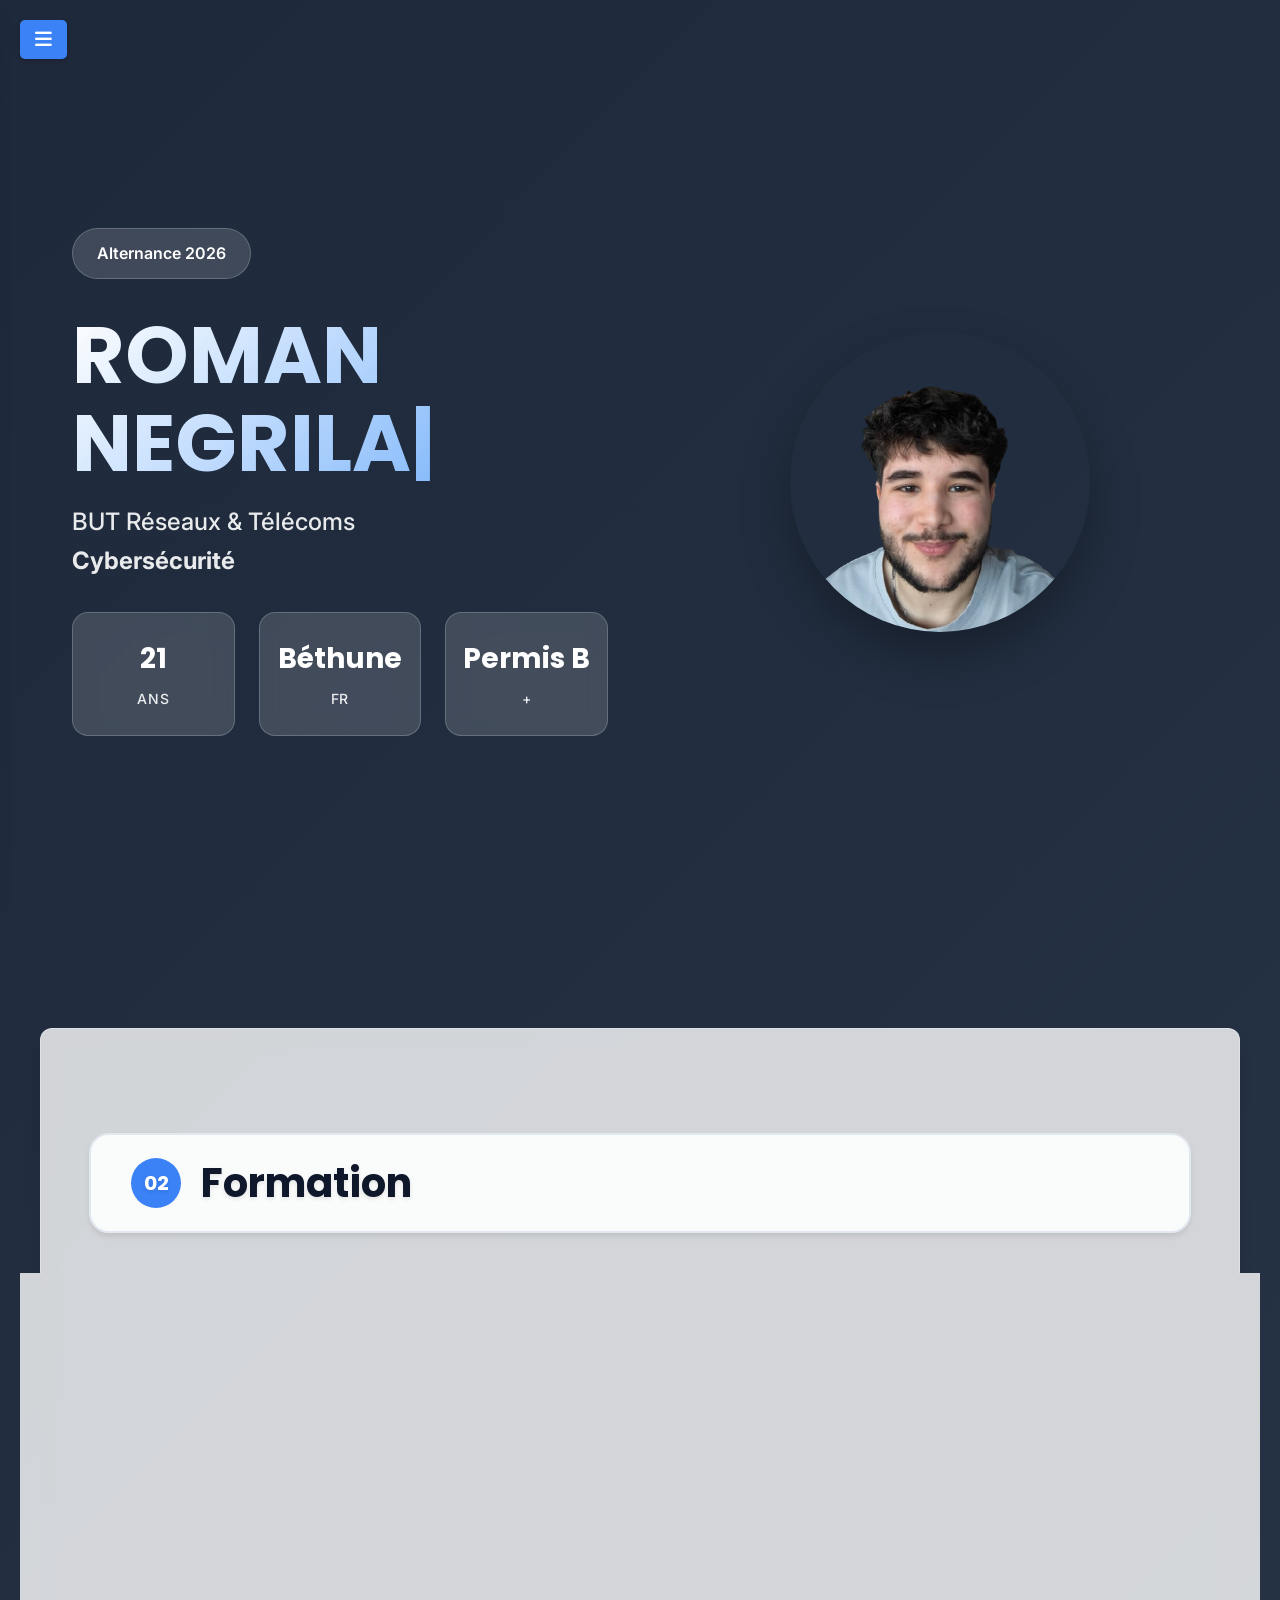
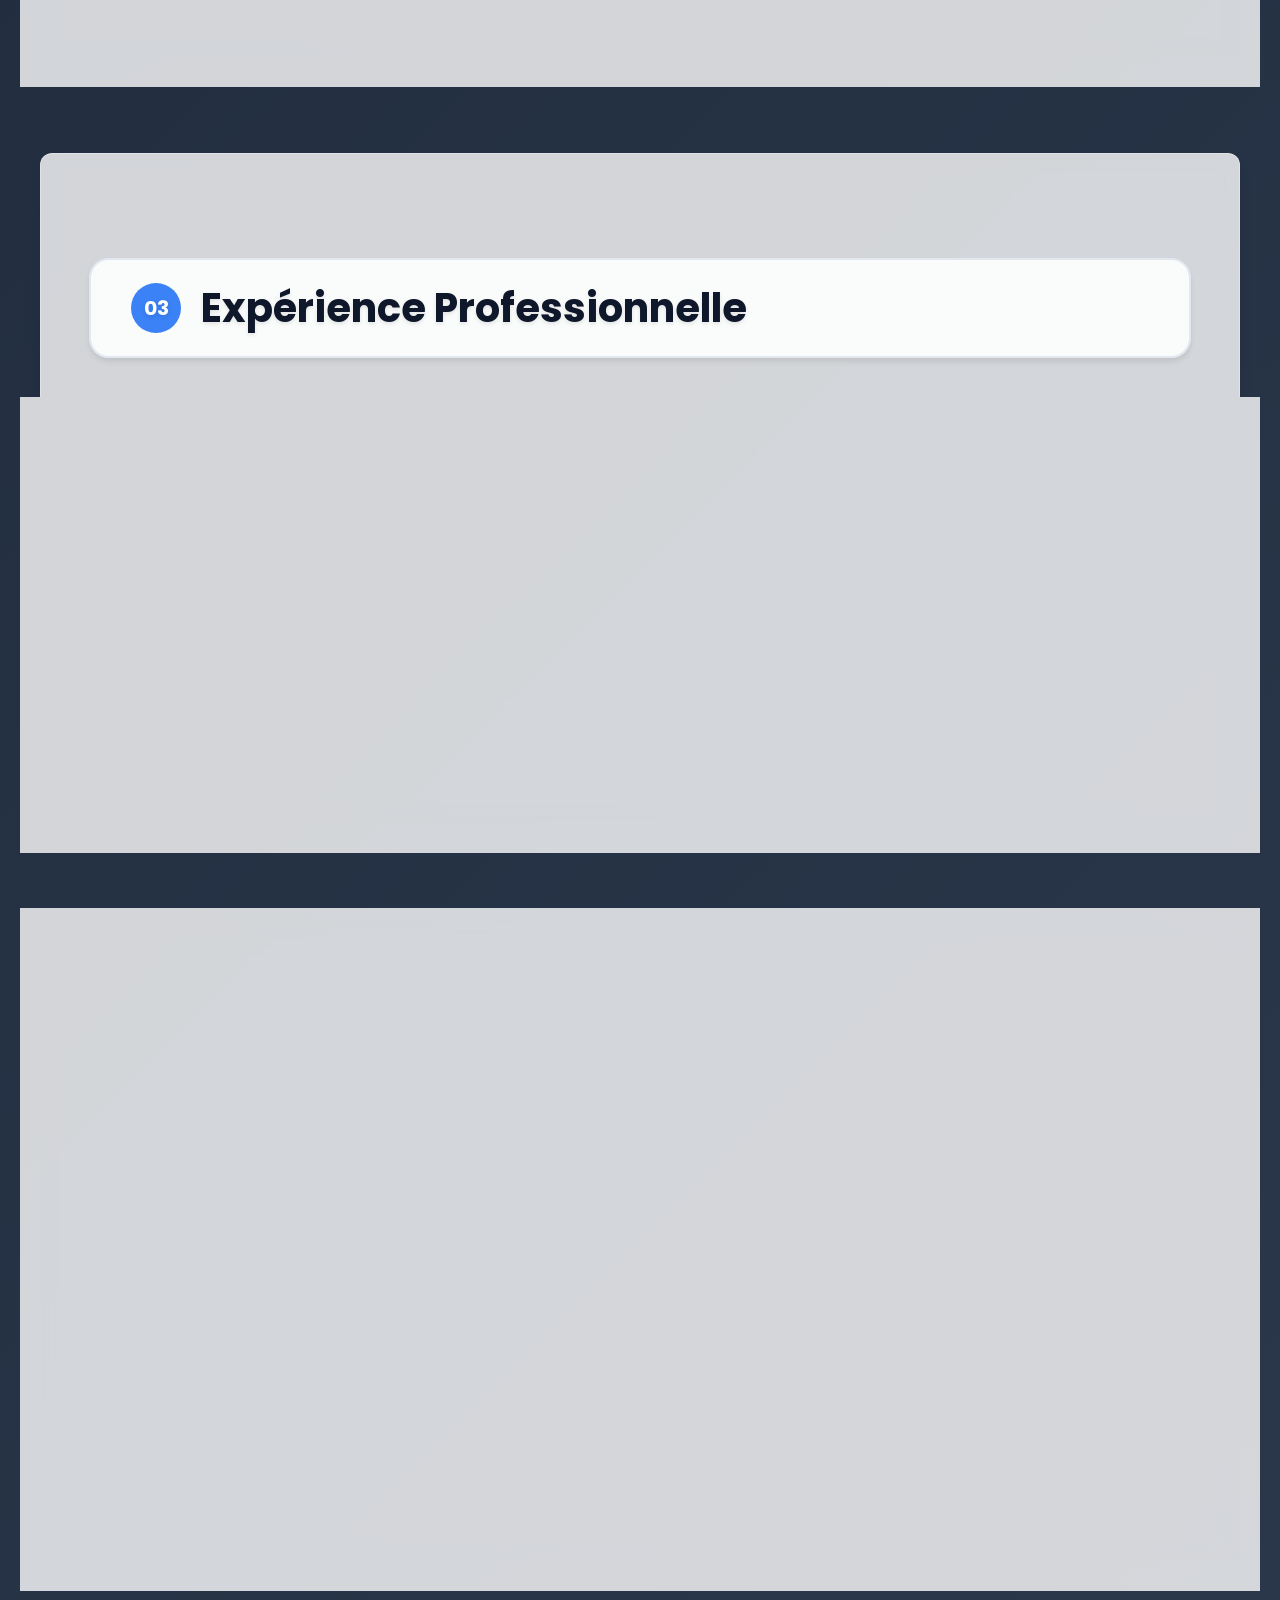
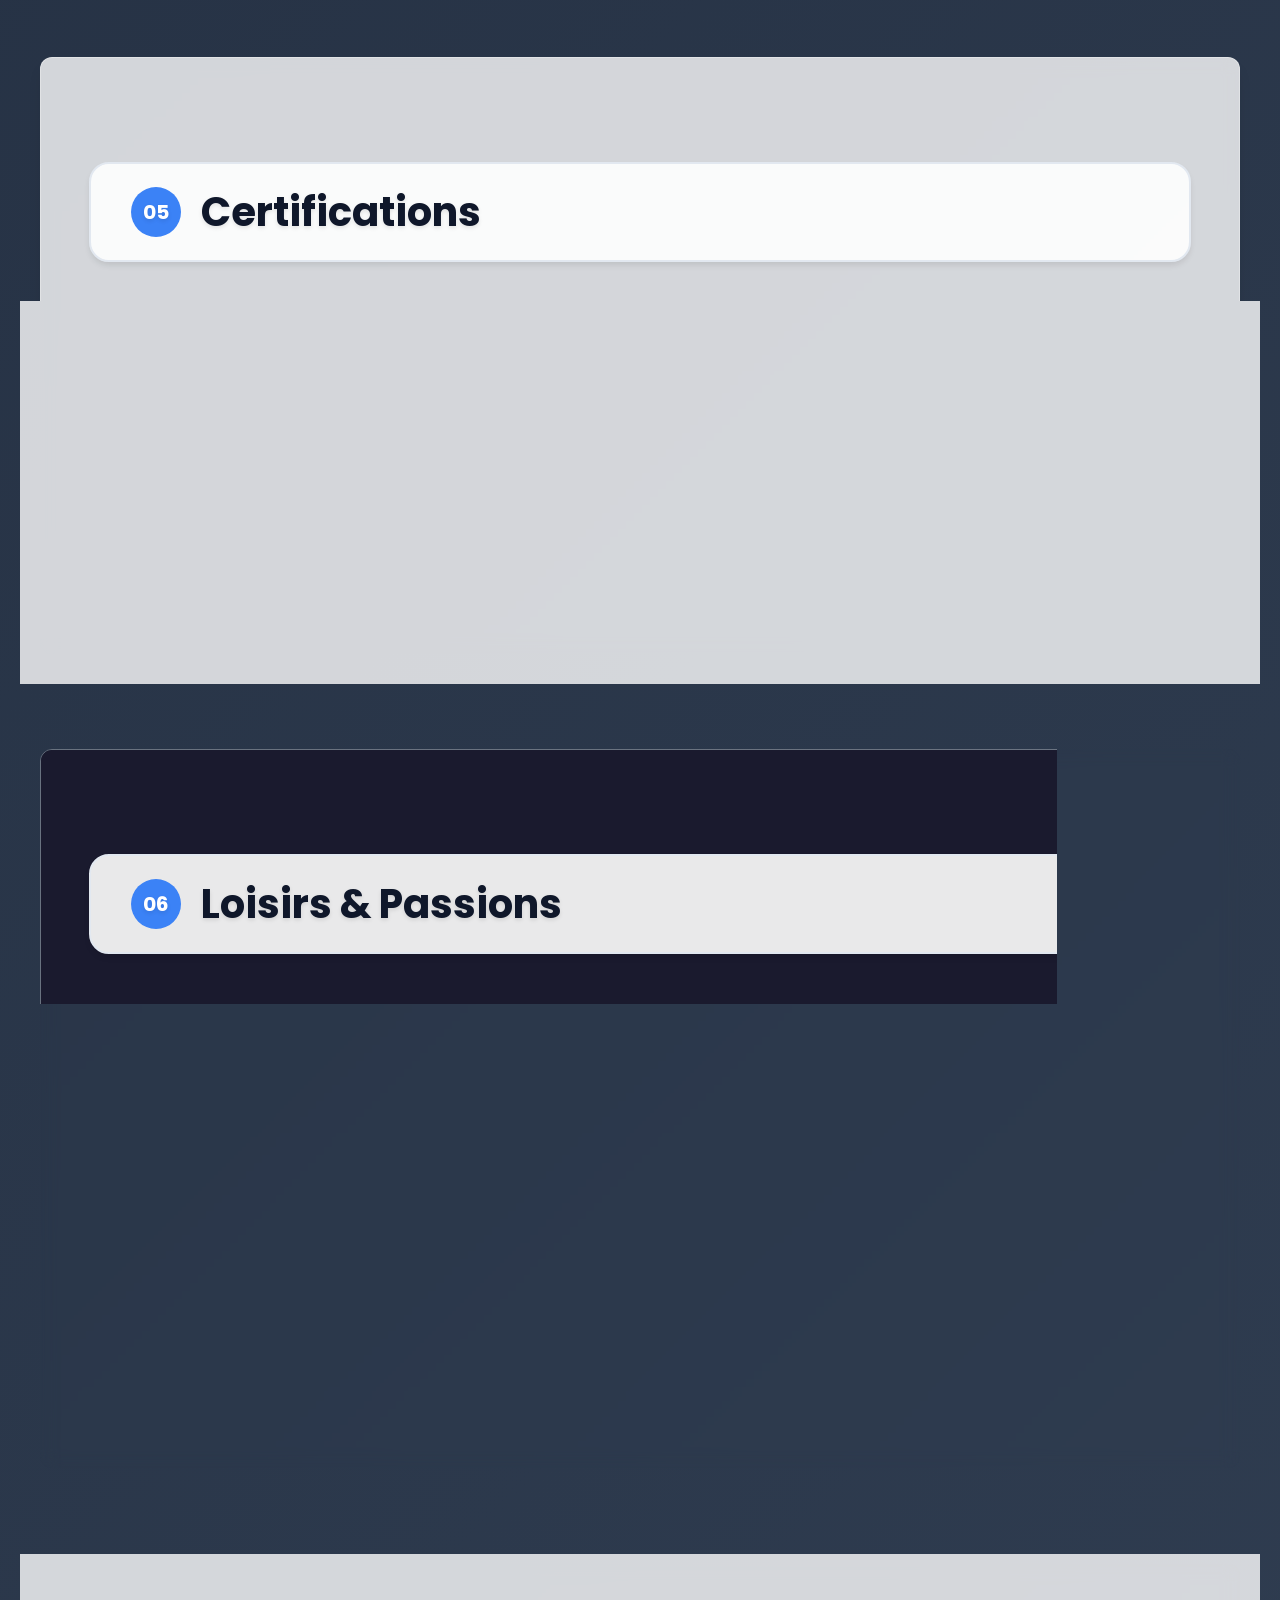
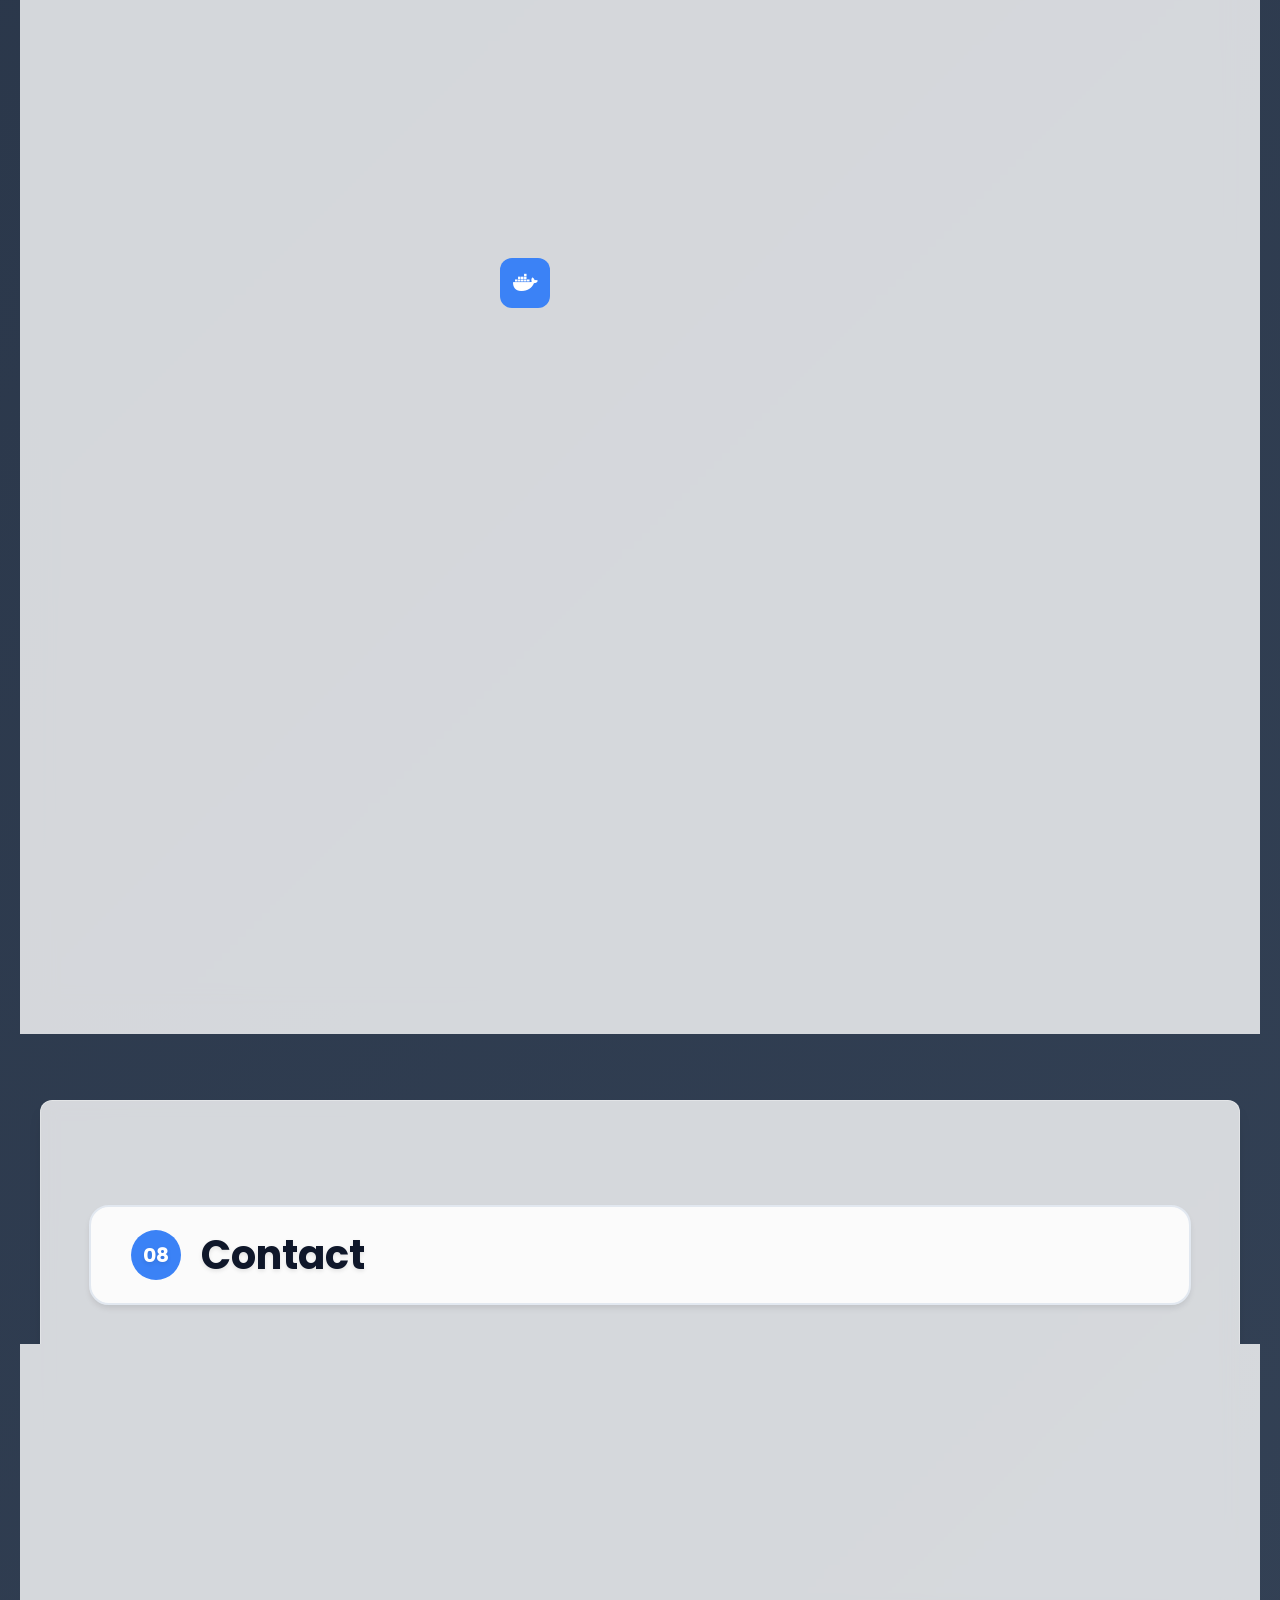
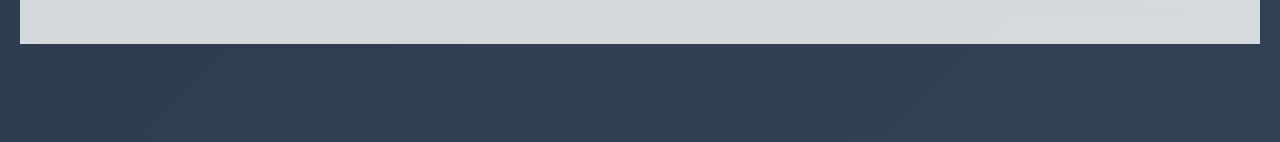
==== commit 210c2c78: "Update index.html" ====
--- a/index.html
+++ b/index.html
@@ -335,9 +335,9 @@
                 <div class="project-card" data-project-id="sae_rom03">
                     <div class="project-header">
                         <i class="fas fa-globe project-icon"></i>
-                        <h4>SAE ROM.03 Multimédia - Note <strong>15/20</strong></h4>
-                    </div>
-                    <p>Déploiement Services Web Multimédia</p>
+                        <h4>SAE ROM.03 Multimédia</h4>
+                    </div>
+                    <p>Déploiement Services Web Multimédia - Note <strong> 15/20</strong></p>
                     <div class="project-tags">
                         <span>Web Integration</span>
                         <span>Multimédia</span>
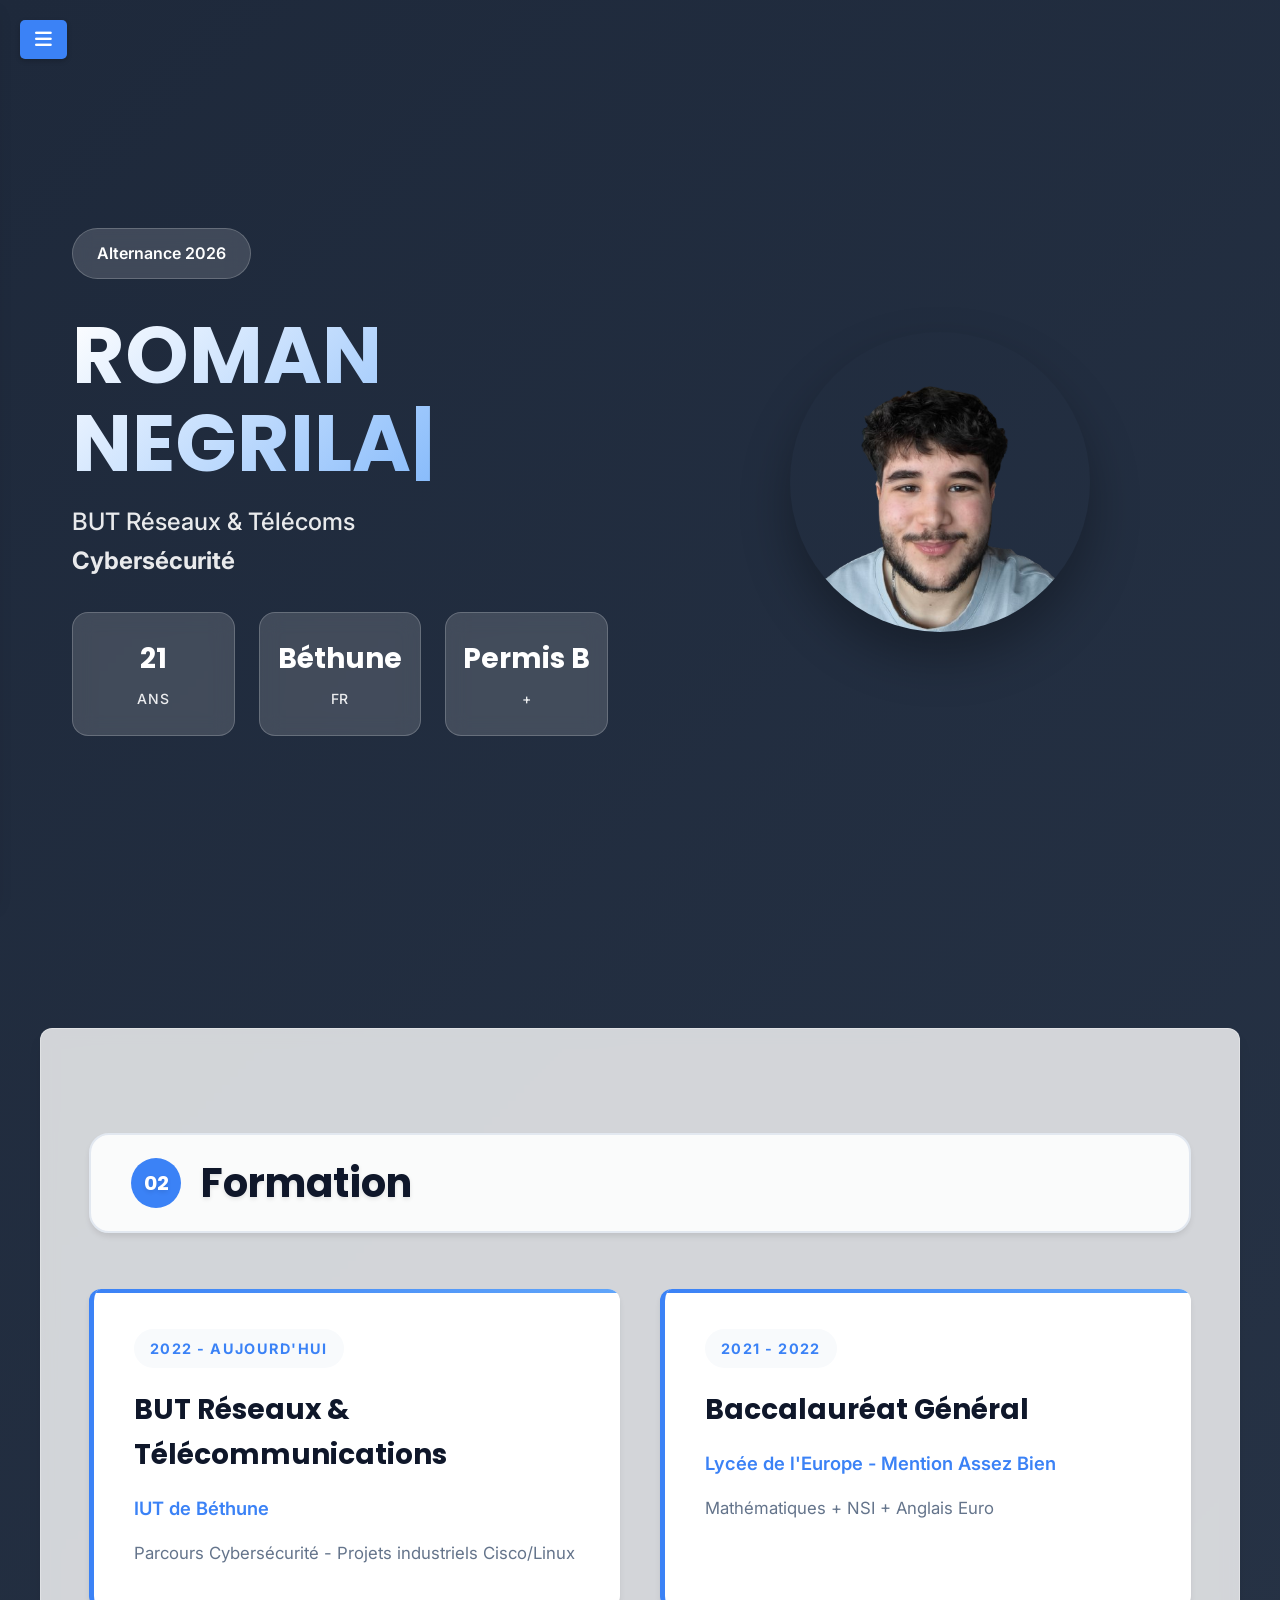
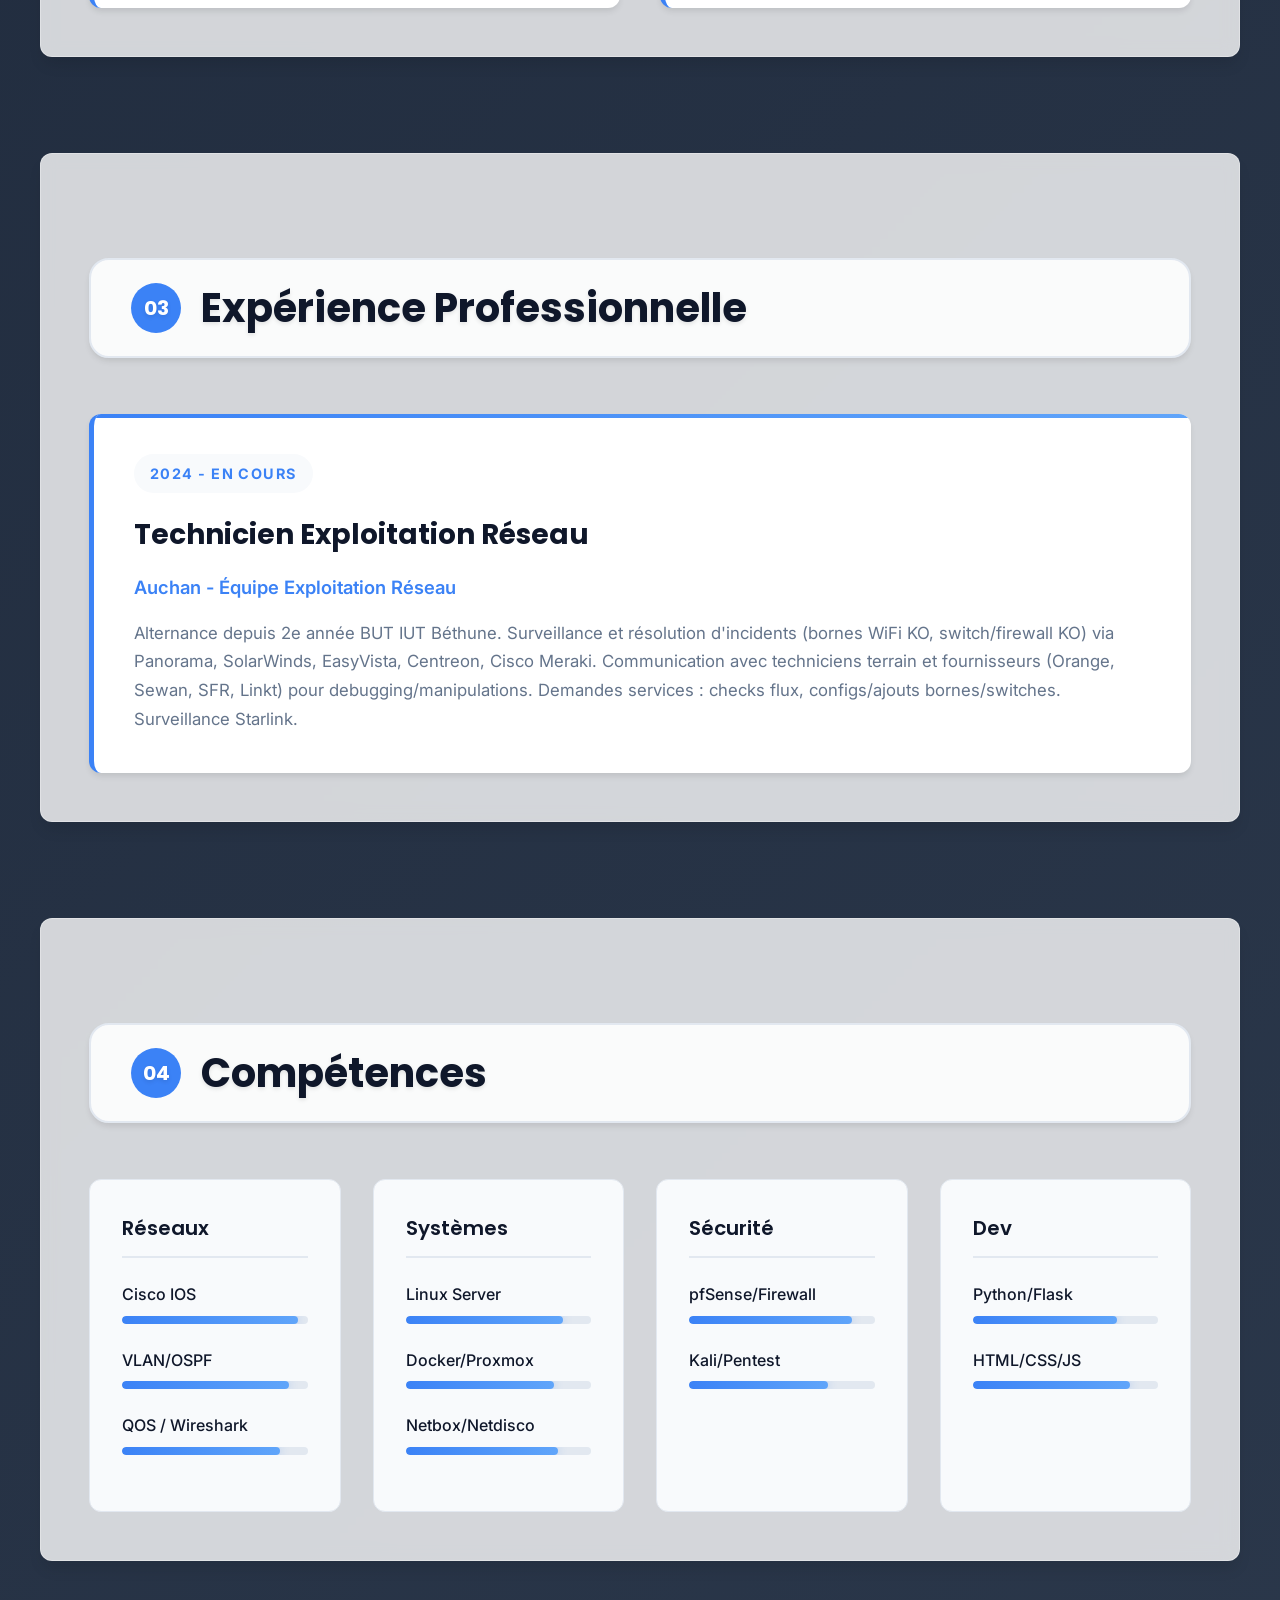
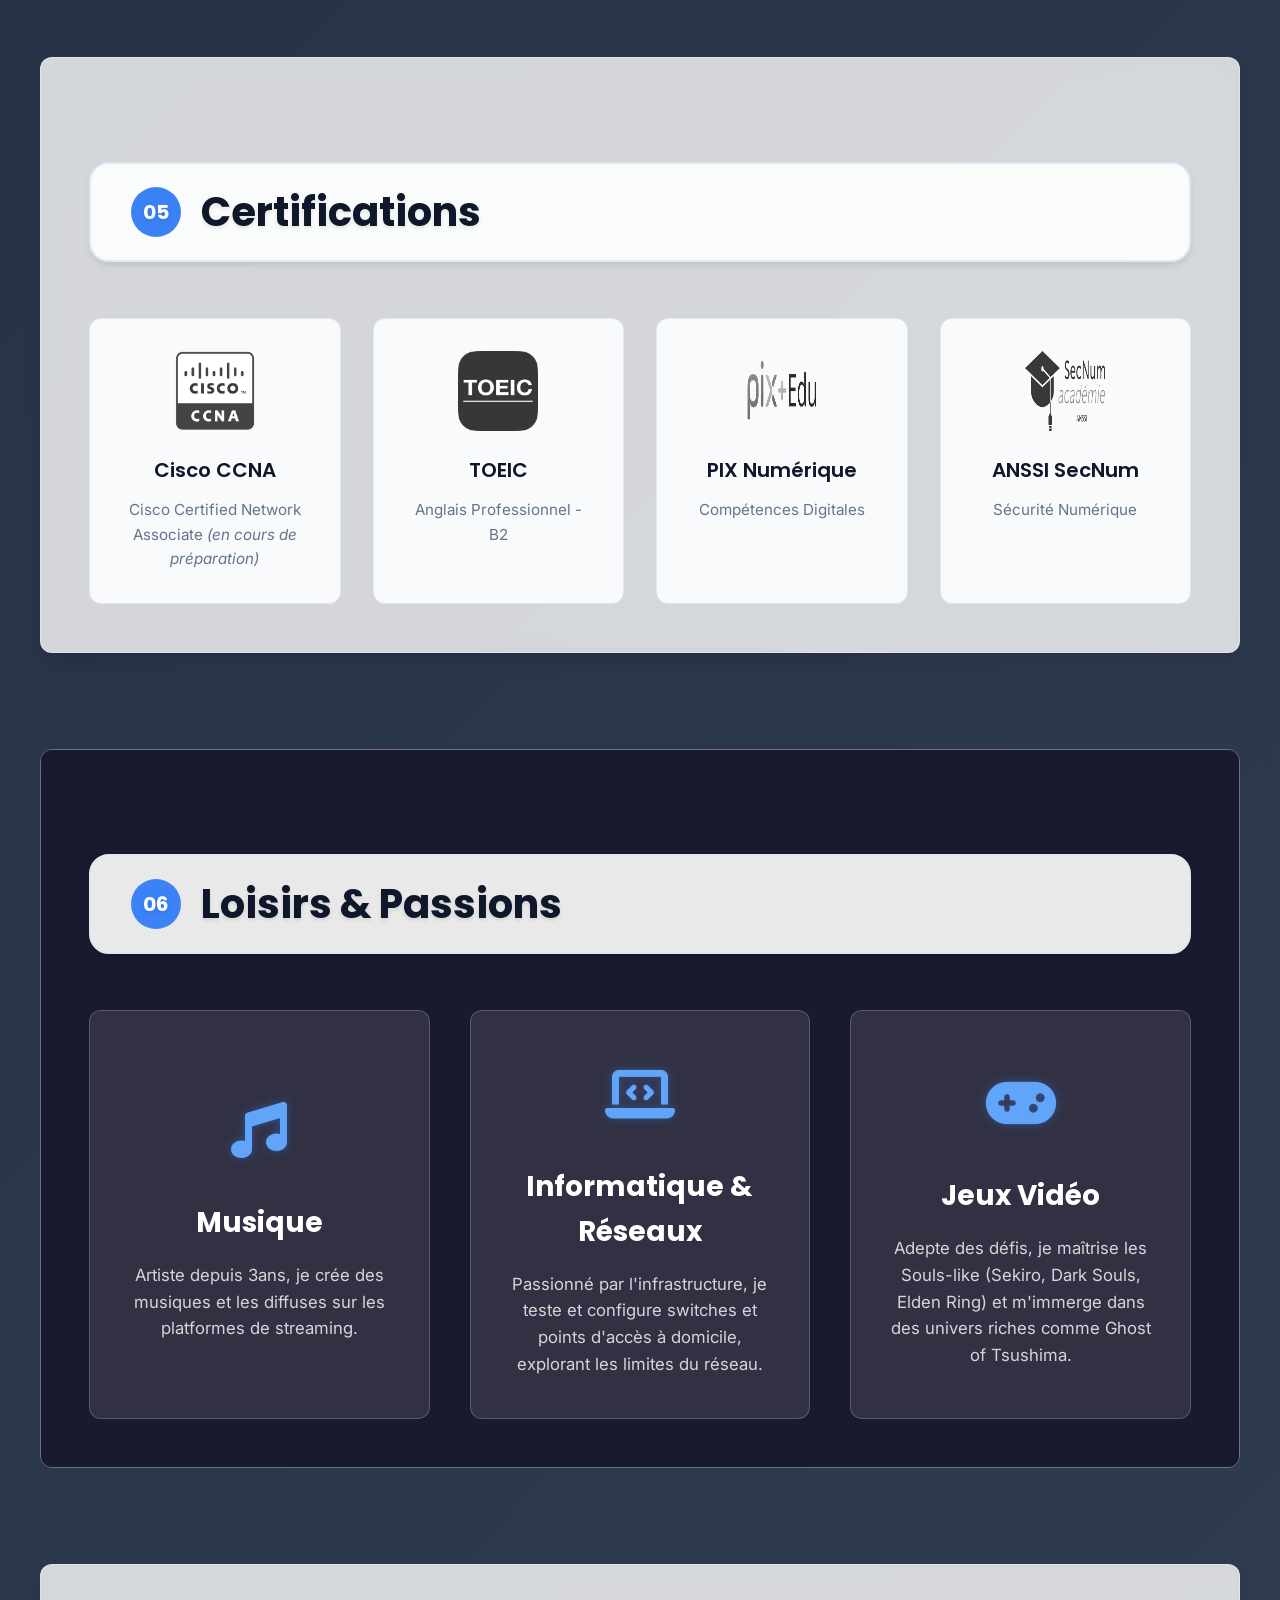
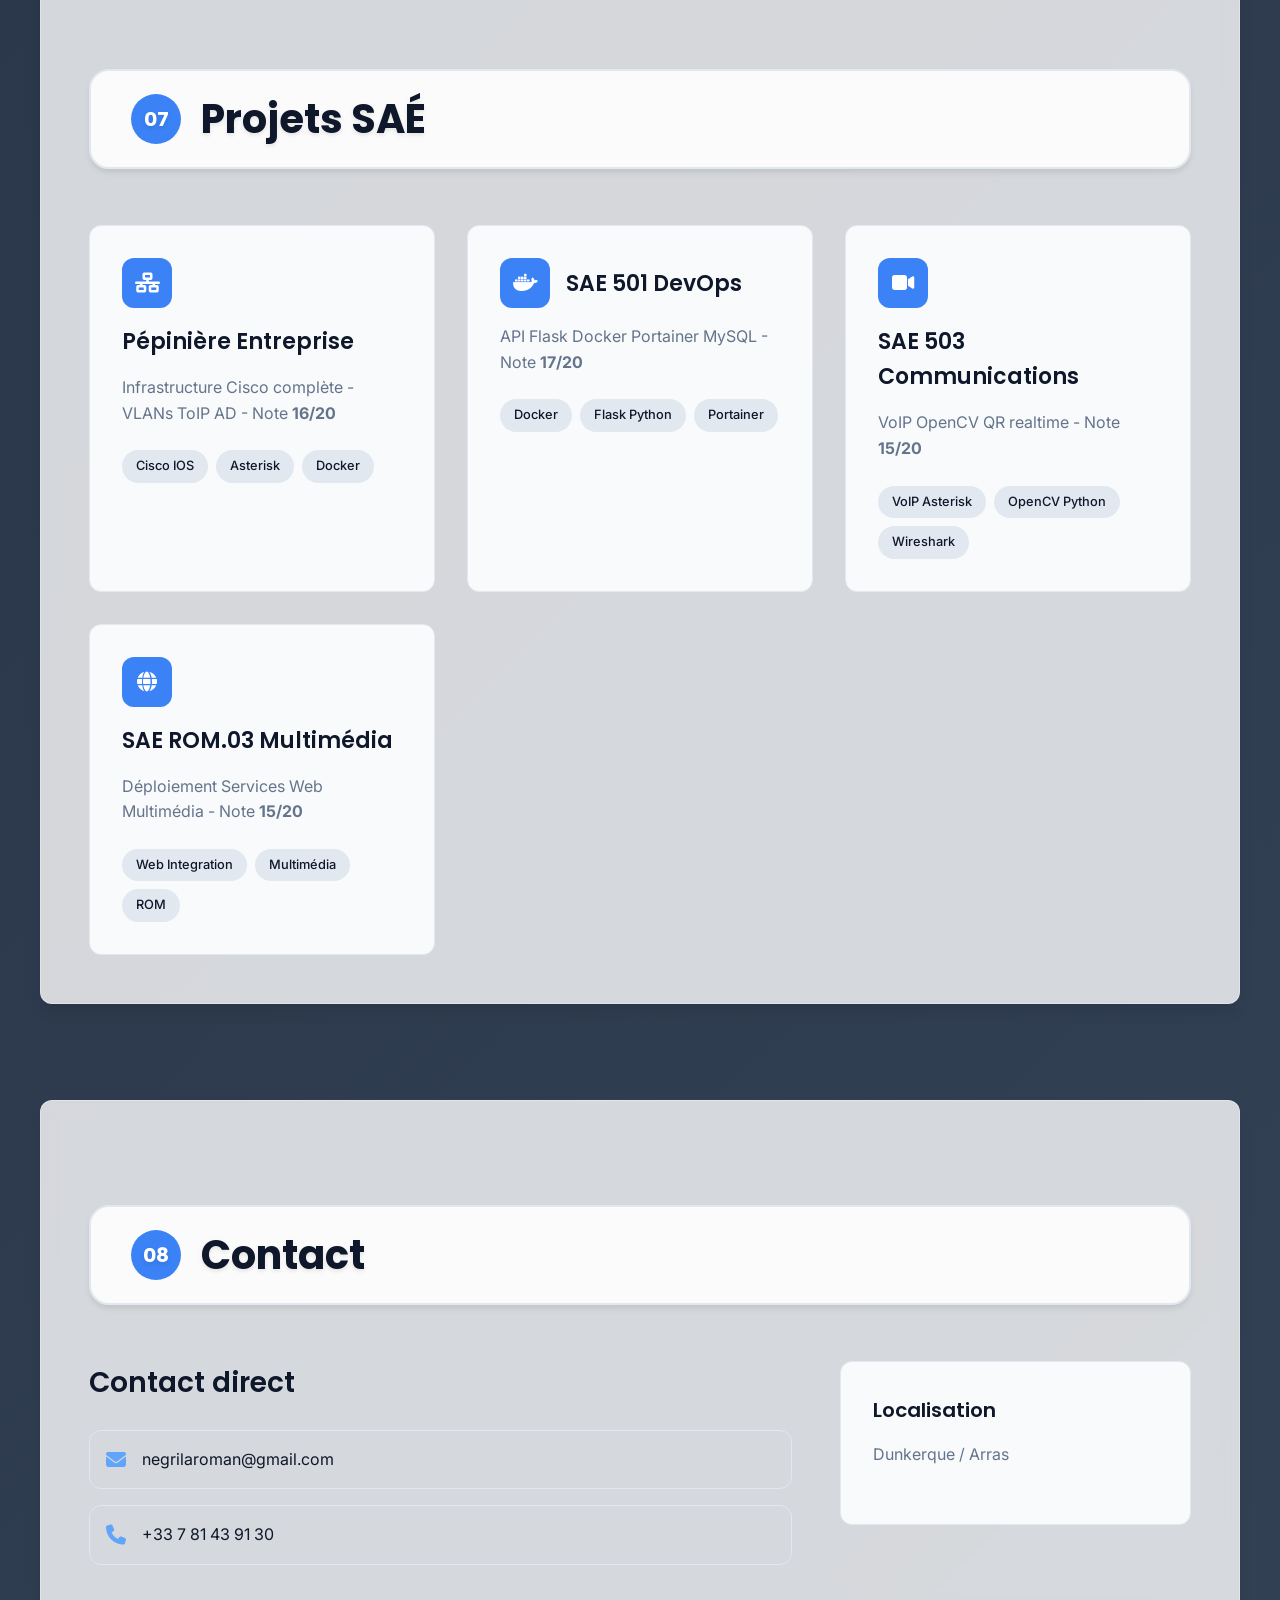
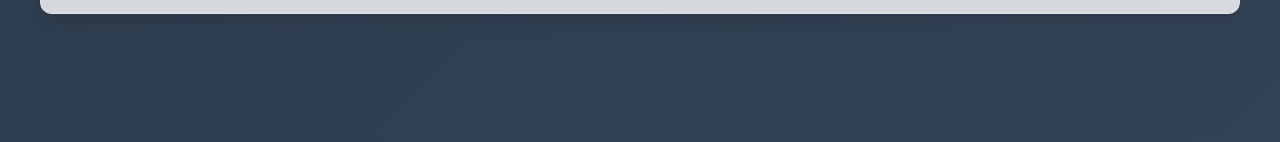
==== commit 92c9964b: "r r" ====
--- a/index.html
+++ b/index.html
@@ -1,399 +1,473 @@
-<!DOCTYPE html> 
+<!doctype html>
 <html lang="fr">
-<head>
-    <meta charset="UTF-8">
-    <meta name="viewport" content="width=device-width, initial-scale=1.0"> 
+  <head>
+    <meta charset="UTF-8" />
+    <meta name="viewport" content="width=device-width, initial-scale=1.0" />
     <title>Roman Negrila - CV BUT R&T Cybersécurité</title>
-    <link rel="stylesheet" href="css/style.css">
-    <link rel="stylesheet" href="https://cdnjs.cloudflare.com/ajax/libs/font-awesome/6.5.1/css/all.min.css">
-    <link href="https://fonts.googleapis.com/css2?family=Inter:wght@200;300;400;500;600;700;800;900&family=JetBrains+Mono:wght@300;400;500&display=swap" rel="stylesheet">
-    <script src="https://platform.linkedin.com/badges/js/profile.js" async defer type="text/javascript"></script>
-    <link rel="icon" type="image/png" href="img_Roman_Negrila.png"> 
-</head>
-<body>
-        <button id="sidebar-toggle" class="sidebar-toggle-btn">
-        <i class="fas fa-bars"></i> <!-- Icône Font Awesome pour le menu -->
+    <link rel="stylesheet" href="css/style.css" />
+    <link
+      rel="stylesheet"
+      href="https://cdnjs.cloudflare.com/ajax/libs/font-awesome/6.5.1/css/all.min.css"
+    />
+    <link
+      href="https://fonts.googleapis.com/css2?family=Inter:wght@200;300;400;500;600;700;800;900&family=JetBrains+Mono:wght@300;400;500&display=swap"
+      rel="stylesheet"
+    />
+    <script
+      src="https://platform.linkedin.com/badges/js/profile.js"
+      async
+      defer
+      type="text/javascript"
+    ></script>
+    <link rel="icon" type="image/png" href="img_Roman_Negrila.png" />
+    <meta
+      name="description"
+      content="CV de Roman Negrila — Étudiant BUT R&T Cybersécurité en alternance chez Auchan. Spécialités : Cisco, Linux, pfSense, Docker."
+    />
+  </head>
+  <body>
+    <button id="sidebar-toggle" class="sidebar-toggle-btn">
+      <i class="fas fa-bars"></i>
+      <!-- Icône Font Awesome pour le menu -->
     </button>
     <div id="progress-bar"></div>
 
     <!-- Sidebar Pro -->
     <aside class="sidebar">
-        <div class="sidebar-top">
-            <div class="profile-pic-small">
-                <img src="img_Roman_Negrila.png" alt="Roman Negrila">
-            </div>
-            <h1 class="sidebar-name">Roman NEGRILA</h1>
-            <p class="sidebar-role">R&T Cybersécurité</p>
-        </div>
-
-        <nav class="sidebar-nav">
-            <a href="#hero" class="nav-item active">
-                <i class="fas fa-home"></i> Accueil
-            </a>
-            <a href="#education" class="nav-item">
-                <i class="fas fa-graduation-cap"></i> Formation
-            </a>
-            <a href="#experience" class="nav-item">
-                <i class="fas fa-briefcase"></i> Expérience
-            </a>
-            <a href="#skills" class="nav-item">
-                <i class="fas fa-brain"></i> Compétences
-            </a>
-            <a href="#certifications" class="nav-item">
-                <i class="fas fa-certificate"></i> Certifications
-            </a>
-            <a href="#hobbies" class="nav-item">
-                <i class="fas fa-heart"></i> Loisirs & Passions
-            </a>
-            <a href="#projects" class="nav-item">
-                <i class="fas fa-cubes"></i> Projets
-            </a>
-            <a href="#contact" class="nav-item">
-                <i class="fas fa-envelope"></i> Contact
-            </a>
-        </nav>
-
-        <div class="sidebar-bottom">
-            <button onclick="printDedicatedCvPdf()" class="pdf-button">
-                <i class="fas fa-file-pdf"></i> PDF
-            </button>
-        </div>
+      <div class="sidebar-top">
+        <div class="profile-pic-small">
+          <img src="img_Roman_Negrila.png" alt="Roman Negrila" />
+        </div>
+        <h1 class="sidebar-name">Roman NEGRILA</h1>
+        <p class="sidebar-role">R&T Cybersécurité</p>
+        <div class="wip-badge">
+          <i class="fas fa-tools"></i>
+          CV en cours de construction
+        </div>
+      </div>
+
+      <nav class="sidebar-nav">
+        <a href="#hero" class="nav-item active">
+          <i class="fas fa-home"></i> Accueil
+        </a>
+        <a href="#education" class="nav-item">
+          <i class="fas fa-graduation-cap"></i> Formation
+        </a>
+        <a href="#experience" class="nav-item">
+          <i class="fas fa-briefcase"></i> Expérience
+        </a>
+        <a href="#skills" class="nav-item">
+          <i class="fas fa-brain"></i> Compétences
+        </a>
+        <a href="#certifications" class="nav-item">
+          <i class="fas fa-certificate"></i> Certifications
+        </a>
+        <a href="#hobbies" class="nav-item">
+          <i class="fas fa-heart"></i> Loisirs & Passions
+        </a>
+        <a href="#projects" class="nav-item">
+          <i class="fas fa-cubes"></i> Projets
+        </a>
+        <a href="#contact" class="nav-item">
+          <i class="fas fa-envelope"></i> Contact
+        </a>
+      </nav>
+
+      <div class="sidebar-bottom">
+        <button onclick="printDedicatedCvPdf()" class="pdf-button">
+          <i class="fas fa-file-pdf"></i> PDF
+        </button>
+      </div>
     </aside>
 
     <main class="main-content">
-        <!-- Hero Ultra -->
-        <section id="hero" class="hero-section">
-            <div class="hero-bg"></div>
-            <div class="hero-grid">
-                <div class="hero-text">
-                    <div class="badge">Alternance 2026</div>
-                    <h1 class="hero-h1 typing-name">
-                        Roman<span class="gradient-text"> NEGRILA</span>
-                    </h1>
-                    <p class="hero-subtitle">
-                        BUT Réseaux &amp; Télécoms <strong>Cybersécurité</strong>
-                    </p>
-                <div class="hero-stats">
-                    <div class="stat-card">
-                        <span class="stat-value">21</span>
-                        <span class="stat-label">ans</span>
-                    </div>
-                    <div class="stat-card">
-                        <span class="stat-value">Béthune</span>
-                        <span class="stat-label">FR</span>
-                    </div>
-                    <div class="stat-card">
-                        <span class="stat-value">Permis B</span>
-                        <span class="stat-label">+</span>
-                    </div>
-
-                </div>
-
-                </div>
-                <div class="hero-image">
-                    <div class="profile-large">
-                        <img src="img_Roman_Negrila.png" alt="Roman Negrila">
-                    </div>
-                </div>
-            </div>
-        </section>
-
-        <!-- Formation -->
-        <section id="education" class="section">
-            <div class="section-title">
-                <span class="title-number">02</span>
-                Formation
-            </div>
-            <div class="formation-grid">
-                <div class="formation-card">
-                    <div class="formation-date">2022 - Aujourd'hui</div>
-                    <h3>BUT Réseaux & Télécommunications</h3>
-                    <p class="formation-school">IUT de Béthune</p>
-                    <p class="formation-desc">Parcours Cybersécurité - Projets industriels Cisco/Linux</p>
-                </div>
-                <div class="formation-card">
-                    <div class="formation-date">2021 - 2022</div>
-                    <h3>Baccalauréat Général</h3>
-                    <p class="formation-school">Lycée de l'Europe - Mention Assez Bien</p>
-                    <p class="formation-desc">Mathématiques + NSI + Anglais Euro</p>
-                </div>
-            </div>
-        </section>
-
-        <!-- Experience -->
-        <section id="experience" class="section">
-            <div class="section-title">
-                <span class="title-number">03</span>
-                Expérience Professionnelle
-            </div>
-            <div class="formation-grid">
-                <div class="formation-card">
-                    <div class="formation-date">2024 - En cours</div>
-                    <h3>Technicien Exploitation Réseau</h3>
-                    <p class="formation-school">Auchan - Équipe Exploitation Réseau</p>
-                    <p class="formation-desc">
-                        Alternance depuis 2e année BUT IUT Béthune. Surveillance et résolution d'incidents (bornes WiFi KO, switch/firewall KO) 
-                        via Panorama, SolarWinds, EasyVista, Centreon, Cisco Meraki. Communication avec techniciens terrain et 
-                        fournisseurs (Orange, Sewan, SFR, Linkt) pour debugging/manipulations. Demandes services : checks flux, 
-                        configs/ajouts bornes/switches. Surveillance Starlink.
-                    </p>
-                </div>
-            </div>
-        </section>
-
-        <!-- Skills Matrix -->
-        <section id="skills" class="section">
-            <div class="section-title">
-                <span class="title-number">04</span>
-                Compétences
-            </div>
-            <div class="skills-matrix">
-                <div class="skill-column">
-                    <h4>Réseaux</h4>
-                    <div class="skill-item">
-                        <span>Cisco IOS</span>
-                        <div class="skill-bar">
-                            <div class="skill-fill" style="width: 95%"></div>
-                        </div>
-                    </div>
-                    <div class="skill-item">
-                        <span>VLAN/OSPF</span>
-                        <div class="skill-bar">
-                            <div class="skill-fill" style="width: 90%"></div>
-                        </div>
-                    </div>
-                    <div class="skill-item">
-                        <span>QOS / Wireshark</span>
-                        <div class="skill-bar">
-                            <div class="skill-fill" style="width: 85%"></div>
-                        </div>
-                    </div>
-                </div>
-                <div class="skill-column">
-                    <h4>Systèmes</h4>
-                    <div class="skill-item">
-                        <span>Linux Server</span>
-                        <div class="skill-bar">
-                            <div class="skill-fill" style="width: 85%"></div>
-                        </div>
-                    </div>
-                    <div class="skill-item">
-                        <span>Docker/Proxmox</span>
-                        <div class="skill-bar">
-                            <div class="skill-fill" style="width: 80%"></div>
-                        </div>
-                    </div>
-                    <div class="skill-item">
-                        <span>Netbox/Netdisco</span>
-                        <div class="skill-bar">
-                            <div class="skill-fill" style="width: 82%"></div>
-                        </div>
-                    </div>
-                </div>
-                <div class="skill-column">
-                    <h4>Sécurité</h4>
-                    <div class="skill-item">
-                        <span>pfSense/Firewall</span>
-                        <div class="skill-bar">
-                            <div class="skill-fill" style="width: 88%"></div>
-                        </div>
-                    </div>
-                    <div class="skill-item">
-                        <span>Kali/Pentest</span>
-                        <div class="skill-bar">
-                            <div class="skill-fill" style="width: 75%"></div>
-                        </div>
-                    </div>
-                </div>
-                <div class="skill-column">
-                    <h4>Dev</h4>
-                    <div class="skill-item">
-                        <span>Python/Flask</span>
-                        <div class="skill-bar">
-                            <div class="skill-fill" style="width: 78%"></div>
-                        </div>
-                    </div>
-                    <div class="skill-item">
-                        <span>HTML/CSS/JS</span>
-                        <div class="skill-bar">
-                            <div class="skill-fill" style="width: 85%"></div>
-                        </div>
-                    </div>
-                </div>
-            </div>
-        </section>
-
-        <!-- Certifications -->
-        <section id="certifications" class="section">
-            <div class="section-title">
-                <span class="title-number">05</span>
-                Certifications
-            </div>
-            <div class="certifs-grid">
-                <div class="certif-card">
-                    <img src="images/certifs/logo_ccna.png" alt="CCNA" class="certif-logo">
-                    <h4>Cisco CCNA</h4>
-                    <p>Cisco Certified Network Associate <em>(en cours de préparation)</em></p>
-                </div>
-                <div class="certif-card">
-                    <img src="images/certifs/logo_toeic.png" alt="TOEIC" class="certif-logo">
-                    <h4>TOEIC</h4>
-                    <p>Anglais Professionnel - B2</p>
-                </div>
-                <div class="certif-card">
-                    <img src="images/certifs/logo_pix.png" alt="Pix" class="certif-logo">
-                    <h4>PIX Numérique</h4>
-                    <p>Compétences Digitales</p>
-                </div>
-                <div class="certif-card">
-                    <img src="images/certifs/logo_anssi.png" alt="ANSSI" class="certif-logo">
-                    <h4>ANSSI SecNum</h4>
-                    <p>Sécurité Numérique</p>
-                </div>
-            </div>
-        </section>
-
-        <!-- Loisirs & Passions (NOUVELLE SECTION) -->
-        <section id="hobbies" class="section">
-            <div id="particles-js"></div> <!-- Ajout du conteneur pour l'animation particles.js -->
-            <div class="content-above-particles"> <!-- Contient le contenu existant -->
-                <div class="section-title">
-                    <span class="title-number">06</span>
-                    Loisirs & Passions
-                </div>
-                <div class="hobbies-grid">
-                    <!-- Musique -->
-                    <div class="hobby-card music" data-hobby-id="music">
-                        <div class="hobby-icon"><i class="fas fa-music"></i></div>
-                        <h3>Musique</h3>
-                        <p>Artiste depuis 3ans, je crée des musiques et les diffuses sur les platformes de streaming.</p>
-                        <div class="hobby-glow"></div>
-                    </div>
-
-                    <!-- Informatique -->
-                    <div class="hobby-card it" data-hobby-id="it">
-                        <div class="hobby-icon"><i class="fas fa-laptop-code"></i></div>
-                        <h3>Informatique & Réseaux</h3>
-                        <p>Passionné par l'infrastructure, je teste et configure switches et points d'accès à domicile, explorant les limites du réseau.</p>
-                        <div class="hobby-glow"></div>
-                    </div>
-
-                    <!-- Jeux Vidéo -->
-                    <div class="hobby-card gaming" data-hobby-id="gaming">
-                        <div class="hobby-icon"><i class="fas fa-gamepad"></i></div>
-                        <h3>Jeux Vidéo</h3>
-                        <p>Adepte des défis, je maîtrise les Souls-like (Sekiro, Dark Souls, Elden Ring) et m'immerge dans des univers riches comme Ghost of Tsushima.</p>
-                        <div class="hobby-glow"></div>
-                    </div>
-                </div>
-            </div>
-        </section>
-
-        <!-- Projets -->
-        <section id="projects" class="section">
-            <div class="section-title">
-                <span class="title-number">07</span>
-                Projets SAÉ
-            </div>
-            <div class="projects-grid">
-                <div class="project-card" data-project-id="pepiniere">
-                    <div class="project-header">
-                        <i class="fas fa-network-wired project-icon"></i>
-                        <h4>Pépinière Entreprise</h4>
-                    </div>
-                    <p>Infrastructure Cisco complète - VLANs ToIP AD - Note <strong>16/20</strong></p>
-                    <div class="project-tags">
-                        <span>Cisco IOS</span>
-                        <span>Asterisk</span>
-                        <span>Docker</span>
-                    </div>
-                </div>
-                <div class="project-card" data-project-id="sae501">
-                    <div class="project-header">
-                        <i class="fab fa-docker project-icon"></i>
-                        <h4>SAE 501 DevOps</h4>
-                    </div>
-                    <p>API Flask Docker Portainer MySQL - Note <strong>17/20</strong></p>
-                    <div class="project-tags">
-                        <span>Docker</span>
-                        <span>Flask Python</span>
-                        <span>Portainer</span>
-                    </div>
-                </div>
-                <div class="project-card" data-project-id="sae503">
-                    <div class="project-header">
-                        <i class="fas fa-video project-icon"></i>
-                        <h4>SAE 503 Communications</h4>
-                    </div>
-                    <p>VoIP OpenCV QR realtime - Note <strong>15/20</strong></p>
-                    <div class="project-tags">
-                        <span>VoIP Asterisk</span>
-                        <span>OpenCV Python</span>
-                        <span>Wireshark</span>
-                    </div>
-                </div>
-                <div class="project-card" data-project-id="sae_rom03">
-                    <div class="project-header">
-                        <i class="fas fa-globe project-icon"></i>
-                        <h4>SAE ROM.03 Multimédia</h4>
-                    </div>
-                    <p>Déploiement Services Web Multimédia - Note <strong> 15/20</strong></p>
-                    <div class="project-tags">
-                        <span>Web Integration</span>
-                        <span>Multimédia</span>
-                        <span>ROM</span>
-                    </div>
-                </div>
-            </div>
-
-        </section>
-
-        <!-- Contact -->
-        <section id="contact" class="section">
-            <div class="section-title">
-                <span class="title-number">08</span>
-                Contact
-            </div>
-            <div class="contact-wrapper">
-                <div class="contact-main">
-                    <h3>Contact direct</h3>
-                    <div class="contact-links">
-                        <a href="mailto:negrilaroman@gmail.com" class="contact-link">
-                            <i class="fas fa-envelope"></i> negrilaroman@gmail.com
-                        </a>
-                        <a href="tel:+33781439130" class="contact-link">
-                            <i class="fas fa-phone"></i> +33 7 81 43 91 30
-                        </a>
-                    </div>
-                </div>
-                <div class="contact-side">
-                    <h4>Localisation</h4>
-                    <p>Dunkerque / Arras</p>
-<div class="badge-base LI-profile-badge" data-locale="fr_FR" data-size="medium" data-theme="light" data-type="VERTICAL" data-vanity="roman-negrila" data-version="v1"><a class="badge-base__link LI-simple-link" href="https://fr.linkedin.com/in/roman-negrila?trk=profile-badge"></a></div>
-                            
-                </div>
-            </div>
-        </section>
+      <!-- Hero Ultra -->
+      <section id="hero" class="hero-section">
+        <div class="hero-bg"></div>
+        <div class="hero-grid">
+          <div class="hero-text">
+            <div class="badge">Alternance 2026</div>
+            <h1 class="hero-h1 typing-name">
+              Roman<span class="gradient-text"> NEGRILA</span>
+            </h1>
+            <p class="hero-subtitle">
+              BUT Réseaux &amp; Télécoms <strong>Cybersécurité</strong>
+            </p>
+            <div class="hero-stats">
+              <div class="stat-card">
+                <span class="stat-value">21</span>
+                <span class="stat-label">ans</span>
+              </div>
+              <div class="stat-card">
+                <span class="stat-value">Béthune</span>
+                <span class="stat-label">FR</span>
+              </div>
+              <div class="stat-card">
+                <span class="stat-value">Permis B</span>
+                <span class="stat-label">+</span>
+              </div>
+            </div>
+          </div>
+          <div class="hero-image">
+            <div class="profile-large">
+              <img src="img_Roman_Negrila.png" alt="Roman Negrila" />
+            </div>
+          </div>
+        </div>
+      </section>
+
+      <!-- Formation -->
+      <section id="education" class="section">
+        <div class="section-title">
+          <span class="title-number">02</span>
+          Formation
+        </div>
+        <div class="formation-grid">
+          <div class="formation-card">
+            <div class="formation-date">2022 - Aujourd'hui</div>
+            <h3>BUT Réseaux & Télécommunications</h3>
+            <p class="formation-school">IUT de Béthune</p>
+            <p class="formation-desc">
+              Parcours Cybersécurité - Projets industriels Cisco/Linux
+            </p>
+          </div>
+          <div class="formation-card">
+            <div class="formation-date">2021 - 2022</div>
+            <h3>Baccalauréat Général</h3>
+            <p class="formation-school">
+              Lycée de l'Europe - Mention Assez Bien
+            </p>
+            <p class="formation-desc">Mathématiques + NSI + Anglais Euro</p>
+          </div>
+        </div>
+      </section>
+
+      <!-- Experience -->
+      <section id="experience" class="section">
+        <div class="section-title">
+          <span class="title-number">03</span>
+          Expérience Professionnelle
+        </div>
+        <div class="formation-grid">
+          <div class="formation-card">
+            <div class="formation-date">2024 - En cours</div>
+            <h3>Technicien Exploitation Réseau</h3>
+            <p class="formation-school">Auchan - Équipe Exploitation Réseau</p>
+            <p class="formation-desc">
+              Alternance depuis 2e année BUT IUT Béthune. Surveillance et
+              résolution d'incidents (bornes WiFi KO, switch/firewall KO) via
+              Panorama, SolarWinds, EasyVista, Centreon, Cisco Meraki.
+              Communication avec techniciens terrain et fournisseurs (Orange,
+              Sewan, SFR, Linkt) pour debugging/manipulations. Demandes services
+              : checks flux, configs/ajouts bornes/switches. Surveillance
+              Starlink.
+            </p>
+          </div>
+        </div>
+      </section>
+
+      <!-- Skills Matrix -->
+      <section id="skills" class="section">
+        <div class="section-title">
+          <span class="title-number">04</span>
+          Compétences
+        </div>
+        <div class="skills-matrix">
+          <div class="skill-column">
+            <h4>Réseaux</h4>
+            <div class="skill-item">
+              <span>Cisco IOS</span>
+              <div class="skill-bar">
+                <div class="skill-fill" style="width: 95%"></div>
+              </div>
+            </div>
+            <div class="skill-item">
+              <span>VLAN/OSPF</span>
+              <div class="skill-bar">
+                <div class="skill-fill" style="width: 90%"></div>
+              </div>
+            </div>
+            <div class="skill-item">
+              <span>QOS / Wireshark</span>
+              <div class="skill-bar">
+                <div class="skill-fill" style="width: 85%"></div>
+              </div>
+            </div>
+          </div>
+          <div class="skill-column">
+            <h4>Systèmes</h4>
+            <div class="skill-item">
+              <span>Linux Server</span>
+              <div class="skill-bar">
+                <div class="skill-fill" style="width: 85%"></div>
+              </div>
+            </div>
+            <div class="skill-item">
+              <span>Docker/Proxmox</span>
+              <div class="skill-bar">
+                <div class="skill-fill" style="width: 80%"></div>
+              </div>
+            </div>
+            <div class="skill-item">
+              <span>Netbox/Netdisco</span>
+              <div class="skill-bar">
+                <div class="skill-fill" style="width: 82%"></div>
+              </div>
+            </div>
+          </div>
+          <div class="skill-column">
+            <h4>Sécurité</h4>
+            <div class="skill-item">
+              <span>pfSense/Firewall</span>
+              <div class="skill-bar">
+                <div class="skill-fill" style="width: 88%"></div>
+              </div>
+            </div>
+            <div class="skill-item">
+              <span>Kali/Pentest</span>
+              <div class="skill-bar">
+                <div class="skill-fill" style="width: 75%"></div>
+              </div>
+            </div>
+          </div>
+          <div class="skill-column">
+            <h4>Dev</h4>
+            <div class="skill-item">
+              <span>Python/Flask</span>
+              <div class="skill-bar">
+                <div class="skill-fill" style="width: 78%"></div>
+              </div>
+            </div>
+            <div class="skill-item">
+              <span>HTML/CSS/JS</span>
+              <div class="skill-bar">
+                <div class="skill-fill" style="width: 85%"></div>
+              </div>
+            </div>
+          </div>
+        </div>
+      </section>
+
+      <!-- Certifications -->
+      <section id="certifications" class="section">
+        <div class="section-title">
+          <span class="title-number">05</span>
+          Certifications
+        </div>
+        <div class="certifs-grid">
+          <div class="certif-card">
+            <img
+              src="images/certifs/logo_ccna.png"
+              alt="CCNA"
+              class="certif-logo"
+            />
+            <h4>Cisco CCNA</h4>
+            <p>
+              Cisco Certified Network Associate
+              <em>(en cours de préparation)</em>
+            </p>
+          </div>
+          <div class="certif-card">
+            <img
+              src="images/certifs/logo_toeic.png"
+              alt="TOEIC"
+              class="certif-logo"
+            />
+            <h4>TOEIC</h4>
+            <p>Anglais Professionnel - B2</p>
+          </div>
+          <div class="certif-card">
+            <img
+              src="images/certifs/logo_pix.png"
+              alt="Pix"
+              class="certif-logo"
+            />
+            <h4>PIX Numérique</h4>
+            <p>Compétences Digitales</p>
+          </div>
+          <div class="certif-card">
+            <img
+              src="images/certifs/logo_anssi.png"
+              alt="ANSSI"
+              class="certif-logo"
+            />
+            <h4>ANSSI SecNum</h4>
+            <p>Sécurité Numérique</p>
+          </div>
+        </div>
+      </section>
+
+      <!-- Loisirs & Passions (NOUVELLE SECTION) -->
+      <section id="hobbies" class="section">
+        <div id="particles-js"></div>
+        <!-- Ajout du conteneur pour l'animation particles.js -->
+        <div class="content-above-particles">
+          <!-- Contient le contenu existant -->
+          <div class="section-title">
+            <span class="title-number">06</span>
+            Loisirs & Passions
+          </div>
+          <div class="hobbies-grid">
+            <!-- Musique -->
+            <div class="hobby-card music" data-hobby-id="music">
+              <div class="hobby-icon"><i class="fas fa-music"></i></div>
+              <h3>Musique</h3>
+              <p>
+                Artiste depuis 3ans, je crée des musiques et les diffuses sur
+                les platformes de streaming.
+              </p>
+              <div class="hobby-glow"></div>
+            </div>
+
+            <!-- Informatique -->
+            <div class="hobby-card it" data-hobby-id="it">
+              <div class="hobby-icon"><i class="fas fa-laptop-code"></i></div>
+              <h3>Informatique & Réseaux</h3>
+              <p>
+                Passionné par l'infrastructure, je teste et configure switches
+                et points d'accès à domicile, explorant les limites du réseau.
+              </p>
+              <div class="hobby-glow"></div>
+            </div>
+
+            <!-- Jeux Vidéo -->
+            <div class="hobby-card gaming" data-hobby-id="gaming">
+              <div class="hobby-icon"><i class="fas fa-gamepad"></i></div>
+              <h3>Jeux Vidéo</h3>
+              <p>
+                Adepte des défis, je maîtrise les Souls-like (Sekiro, Dark
+                Souls, Elden Ring) et m'immerge dans des univers riches comme
+                Ghost of Tsushima.
+              </p>
+              <div class="hobby-glow"></div>
+            </div>
+          </div>
+        </div>
+      </section>
+
+      <!-- Projets -->
+      <section id="projects" class="section">
+        <div class="section-title">
+          <span class="title-number">07</span>
+          Projets SAÉ
+        </div>
+        <div class="projects-grid">
+          <div class="project-card" data-project-id="pepiniere">
+            <div class="project-header">
+              <i class="fas fa-network-wired project-icon"></i>
+              <h4>Pépinière Entreprise</h4>
+            </div>
+            <p>
+              Infrastructure Cisco complète - VLANs ToIP AD - Note
+              <strong>16/20</strong>
+            </p>
+            <div class="project-tags">
+              <span>Cisco IOS</span>
+              <span>Asterisk</span>
+              <span>Docker</span>
+            </div>
+          </div>
+          <div class="project-card" data-project-id="sae501">
+            <div class="project-header">
+              <i class="fab fa-docker project-icon"></i>
+              <h4>SAE 501 DevOps</h4>
+            </div>
+            <p>
+              API Flask Docker Portainer MySQL - Note <strong>17/20</strong>
+            </p>
+            <div class="project-tags">
+              <span>Docker</span>
+              <span>Flask Python</span>
+              <span>Portainer</span>
+            </div>
+          </div>
+          <div class="project-card" data-project-id="sae503">
+            <div class="project-header">
+              <i class="fas fa-video project-icon"></i>
+              <h4>SAE 503 Communications</h4>
+            </div>
+            <p>VoIP OpenCV QR realtime - Note <strong>15/20</strong></p>
+            <div class="project-tags">
+              <span>VoIP Asterisk</span>
+              <span>OpenCV Python</span>
+              <span>Wireshark</span>
+            </div>
+          </div>
+          <div class="project-card" data-project-id="sae_rom03">
+            <div class="project-header">
+              <i class="fas fa-globe project-icon"></i>
+              <h4>SAE ROM.03 Multimédia</h4>
+            </div>
+            <p>
+              Déploiement Services Web Multimédia - Note <strong> 15/20</strong>
+            </p>
+            <div class="project-tags">
+              <span>Web Integration</span>
+              <span>Multimédia</span>
+              <span>ROM</span>
+            </div>
+          </div>
+        </div>
+      </section>
+
+      <!-- Contact -->
+      <section id="contact" class="section">
+        <div class="section-title">
+          <span class="title-number">08</span>
+          Contact
+        </div>
+        <div class="contact-wrapper">
+          <div class="contact-main">
+            <h3>Contact direct</h3>
+            <div class="contact-links">
+              <a href="mailto:negrilaroman@gmail.com" class="contact-link">
+                <i class="fas fa-envelope"></i> negrilaroman@gmail.com
+              </a>
+              <a href="tel:+33781439130" class="contact-link">
+                <i class="fas fa-phone"></i> +33 7 81 43 91 30
+              </a>
+            </div>
+          </div>
+          <div class="contact-side">
+            <h4>Localisation</h4>
+            <p>Dunkerque / Arras</p>
+            <div
+              class="badge-base LI-profile-badge"
+              data-locale="fr_FR"
+              data-size="medium"
+              data-theme="light"
+              data-type="VERTICAL"
+              data-vanity="roman-negrila"
+              data-version="v1"
+            >
+              <a
+                class="badge-base__link LI-simple-link"
+                href="https://fr.linkedin.com/in/roman-negrila?trk=profile-badge"
+              ></a>
+            </div>
+          </div>
+        </div>
+      </section>
     </main>
 
     <!-- Modal Overlay -->
     <div id="modal-overlay" class="modal-overlay">
-        <div class="modal-content">
-            <button class="modal-close" onclick="closeModal()">
-                <i class="fas fa-times"></i>
-            </button>
-            <div id="modal-body">
-                <!-- Dynamic content -->
-            </div>
-        </div>
+      <div class="modal-content">
+        <button class="modal-close" onclick="closeModal()">
+          <i class="fas fa-times"></i>
+        </button>
+        <div id="modal-body">
+          <!-- Dynamic content -->
+        </div>
+      </div>
     </div>
     <div id="lightbox-overlay" class="lightbox-overlay">
-  <div class="lightbox-content">
-    <span class="lightbox-close">&times;</span>
-    <img id="lightbox-image" src="" alt="Image en plein écran">
-    <div id="lightbox-description" class="lightbox-description"></div>
-  </div>
-</div>
+      <div class="lightbox-content">
+        <span class="lightbox-close">&times;</span>
+        <img id="lightbox-image" src="" alt="Image en plein écran" />
+        <div id="lightbox-description" class="lightbox-description"></div>
+      </div>
+    </div>
 
     <div id="bg-particles"></div>
     <script src="js/modals.js"></script>
@@ -402,47 +476,53 @@
     <script src="https://cdn.jsdelivr.net/npm/particles.js@2.0.0/particles.min.js"></script>
     <script>
       // Configuration légère pour le fond global
-      particlesJS('bg-particles', {
-        "particles": {
-          "number": { "value": 80, "density": { "enable": true, "value_area": 1000 } },
-          "color": { "value": "#ffffff" },
-          "shape": { "type": "circle" },
-          "opacity": { "value": 0.3, "random": true },
-          "size": { "value": 3, "random": true },
-          "line_linked": {
-            "enable": true,
-            "distance": 150,
-            "color": "#ffffff",
-            "opacity": 0.15,
-            "width": 1
+      particlesJS("bg-particles", {
+        particles: {
+          number: { value: 80, density: { enable: true, value_area: 1000 } },
+          color: { value: "#ffffff" },
+          shape: { type: "circle" },
+          opacity: { value: 0.3, random: true },
+          size: { value: 3, random: true },
+          line_linked: {
+            enable: true,
+            distance: 150,
+            color: "#ffffff",
+            opacity: 0.15,
+            width: 1,
           },
-          "move": {
-            "enable": true,
-            "speed": 0.5,
-            "direction": "none",
-            "random": true,
-            "straight": false,
-            "out_mode": "out",
-            "bounce": false
-          }
+          move: {
+            enable: true,
+            speed: 0.5,
+            direction: "none",
+            random: true,
+            straight: false,
+            out_mode: "out",
+            bounce: false,
+          },
         },
-        "interactivity": {
-          "detect_on": "canvas",
-          "events": {
-            "onhover": { "enable": true, "mode": "bubble" },
-            "onclick": { "enable": false }
+        interactivity: {
+          detect_on: "canvas",
+          events: {
+            onhover: { enable: true, mode: "bubble" },
+            onclick: { enable: false },
           },
-          "modes": {
-            "bubble": { "distance": 200, "size": 4, "duration": 2, "opacity": 0.4, "speed": 3 }
-          }
+          modes: {
+            bubble: {
+              distance: 200,
+              size: 4,
+              duration: 2,
+              opacity: 0.4,
+              speed: 3,
+            },
+          },
         },
-        "retina_detect": true
+        retina_detect: true,
       });
 
       // On garde l'animation spécifique pour la section loisirs
-      particlesJS.load('particles-js', 'assets/particles.json', function() {
-        console.log('callback - particles.js config loaded');
+      particlesJS.load("particles-js", "assets/particles.json", function () {
+        console.log("callback - particles.js config loaded");
       });
     </script>
-</body>
+  </body>
 </html>
--- a/css/style.css
+++ b/css/style.css
@@ -1,8 +1,8 @@
-/* CV Roman Negrila - Style Professionnel Moderne 2024 - FROM ZERO */ 
-
-@import url('https://fonts.googleapis.com/css2?family=Poppins:wght@300;400;500;600;700&display=swap');
-@import url('https://fonts.googleapis.com/css2?family=Inter:wght@300;400;500;600&display=swap');
-@import url('https://cdnjs.cloudflare.com/ajax/libs/font-awesome/6.5.1/css/all.min.css');
+/* CV Roman Negrila - Style Professionnel Moderne 2024 - FROM ZERO */
+
+@import url("https://fonts.googleapis.com/css2?family=Poppins:wght@300;400;500;600;700&display=swap");
+@import url("https://fonts.googleapis.com/css2?family=Inter:wght@300;400;500;600&display=swap");
+@import url("https://cdnjs.cloudflare.com/ajax/libs/font-awesome/6.5.1/css/all.min.css");
 
 :root {
   --primary-color: #1e293b;
@@ -28,8 +28,16 @@
 }
 
 body {
-  font-family: 'Inter', -apple-system, BlinkMacSystemFont, sans-serif;
-  background: linear-gradient(135deg, var(--primary-color) 0%, var(--secondary-color) 100%);
+  font-family:
+    "Inter",
+    -apple-system,
+    BlinkMacSystemFont,
+    sans-serif;
+  background: linear-gradient(
+    135deg,
+    var(--primary-color) 0%,
+    var(--secondary-color) 100%
+  );
   color: var(--text-dark);
   line-height: 1.6;
   overflow-x: hidden;
@@ -78,7 +86,7 @@
 
 /* Quand la classe 'active' est ajoutée par JS, le menu s'affiche */
 .sidebar.active {
-    transform: translateX(0);
+  transform: translateX(0);
 }
 
 .sidebar-top {
@@ -103,7 +111,7 @@
 }
 
 .sidebar-name {
-  font-family: 'Poppins', sans-serif;
+  font-family: "Poppins", sans-serif;
   font-size: 1.5rem;
   font-weight: 700;
   color: var(--text-dark);
@@ -138,7 +146,8 @@
   font-size: 1.1rem;
 }
 
-.nav-item:hover, .nav-item.active {
+.nav-item:hover,
+.nav-item.active {
   background: var(--card-bg);
   color: var(--accent-blue);
   border-left-color: var(--accent-blue);
@@ -170,22 +179,22 @@
 
 /* Styles pour le bouton de bascule du menu */
 .sidebar-toggle-btn {
-    position: fixed;
-    top: 20px;
-    left: 20px;
-    z-index: 1001;
-    background-color: var(--accent-blue);
-    color: var(--white);
-    border: none;
-    border-radius: 5px;
-    padding: 10px 15px;
-    cursor: pointer;
-    font-size: 1.2em;
-    display: flex;
-    align-items: center;
-    justify-content: center;
-    box-shadow: 0 2px 5px rgba(0,0,0,0.2);
-    transition: var(--transition);
+  position: fixed;
+  top: 20px;
+  left: 20px;
+  z-index: 1001;
+  background-color: var(--accent-blue);
+  color: var(--white);
+  border: none;
+  border-radius: 5px;
+  padding: 10px 15px;
+  cursor: pointer;
+  font-size: 1.2em;
+  display: flex;
+  align-items: center;
+  justify-content: center;
+  box-shadow: 0 2px 5px rgba(0, 0, 0, 0.2);
+  transition: var(--transition);
 }
 
 /* Main Content */
@@ -214,7 +223,7 @@
 }
 
 .hero-text h1 {
-  font-family: 'Poppins', sans-serif;
+  font-family: "Poppins", sans-serif;
   font-size: clamp(3rem, 8vw, 5rem);
   font-weight: 700;
   line-height: 1.1;
@@ -234,7 +243,7 @@
 
 .hero-subtitle {
   font-size: 1.5rem;
-  color: rgba(255,255,255,0.9);
+  color: rgba(255, 255, 255, 0.9);
   font-weight: 500;
   margin-bottom: 2rem;
   max-width: 400px;
@@ -247,23 +256,23 @@
 }
 
 .stat-card {
-  background: rgba(255,255,255,0.15);
+  background: rgba(255, 255, 255, 0.15);
   backdrop-filter: blur(10px);
   padding: 1.5rem 1rem;
   border-radius: 16px;
   text-align: center;
-  border: 1px solid rgba(255,255,255,0.2);
+  border: 1px solid rgba(255, 255, 255, 0.2);
   transition: var(--transition);
 }
 
 .stat-card:hover {
   transform: translateY(-4px);
-  box-shadow: 0 8px 25px rgba(0,0,0,0.2);
+  box-shadow: 0 8px 25px rgba(0, 0, 0, 0.2);
 }
 
 .stat-value {
   display: block;
-  font-family: 'Poppins', sans-serif;
+  font-family: "Poppins", sans-serif;
   font-size: 1.75rem;
   font-weight: 700;
   color: var(--white);
@@ -272,7 +281,7 @@
 
 .stat-label {
   font-size: 0.875rem;
-  color: rgba(255,255,255,0.9);
+  color: rgba(255, 255, 255, 0.9);
   font-weight: 500;
   text-transform: uppercase;
   letter-spacing: 0.05em;
@@ -283,7 +292,7 @@
   height: 300px;
   border-radius: 50%;
   overflow: hidden;
-  box-shadow: 0 25px 50px rgba(0,0,0,0.3);
+  box-shadow: 0 25px 50px rgba(0, 0, 0, 0.3);
   margin: 0 auto;
 }
 
@@ -297,13 +306,13 @@
   display: inline-flex;
   align-items: center;
   gap: 0.75rem;
-  background: rgba(255,255,255,0.15);
+  background: rgba(255, 255, 255, 0.15);
   backdrop-filter: blur(10px);
   padding: 0.75rem 1.5rem;
   border-radius: 50px;
   font-weight: 600;
   color: var(--white);
-  border: 1px solid rgba(255,255,255,0.2);
+  border: 1px solid rgba(255, 255, 255, 0.2);
   margin-bottom: 2rem;
 }
 
@@ -313,7 +322,7 @@
   margin: 6rem auto;
   padding: 3rem;
   /* Effet de verre (Glassmorphism) pour voir le fond animé */
-  background: rgba(255, 255, 255, 0.8); 
+  background: rgba(255, 255, 255, 0.8);
   backdrop-filter: blur(8px);
   border-radius: var(--border-radius);
   box-shadow: var(--shadow-lg);
@@ -333,10 +342,10 @@
   margin-top: 3.5rem;
   border: 2px solid var(--border-color);
   color: var(--text-dark); /* Ensure text color is dark */
-  font-family: 'Poppins', sans-serif;
+  font-family: "Poppins", sans-serif;
   font-size: 2.5rem;
   font-weight: 700;
-  text-shadow: 0 2px 4px rgba(0,0,0,0.1);
+  text-shadow: 0 2px 4px rgba(0, 0, 0, 0.1);
 }
 
 .section-title .title-number {
@@ -376,7 +385,7 @@
 }
 
 .formation-card::before {
-  content: '';
+  content: "";
   position: absolute;
   top: 0;
   left: 0;
@@ -391,7 +400,7 @@
 }
 
 .formation-date {
-  font-family: 'Inter', monospace;
+  font-family: "Inter", monospace;
   font-weight: 700;
   color: var(--accent-blue);
   font-size: 1rem;
@@ -406,7 +415,7 @@
 }
 
 .formation-card h3 {
-  font-family: 'Poppins', sans-serif;
+  font-family: "Poppins", sans-serif;
   font-size: 1.75rem;
   font-weight: 700;
   margin-bottom: 1rem;
@@ -441,7 +450,7 @@
 }
 
 .skill-column h4 {
-  font-family: 'Poppins', sans-serif;
+  font-family: "Poppins", sans-serif;
   font-size: 1.25rem;
   font-weight: 600;
   color: var(--text-dark);
@@ -512,7 +521,7 @@
 }
 
 .certif-card h4 {
-  font-family: 'Poppins', sans-serif;
+  font-family: "Poppins", sans-serif;
   font-size: 1.25rem;
   font-weight: 600;
   margin-bottom: 0.75rem;
@@ -525,7 +534,8 @@
 }
 
 /* NOUVEAUX STYLES POUR LA SECTION LOISIRS AVEC PARTICLES.JS */
-#hobbies { /* Cible la section Loisirs */
+#hobbies {
+  /* Cible la section Loisirs */
   position: relative; /* Important pour que les particules se positionnent correctement par rapport à cette section */
   overflow: hidden; /* Cache tout débordement des particules */
   padding: 0; /* Supprime le padding de la section, il sera géré par .content-above-particles */
@@ -541,7 +551,7 @@
   top: 0;
   left: 0;
   background-color: #1a1a2e; /* Couleur de fond de l'animation, adaptez à votre thème */
-  background-image: url(''); /* Vous pouvez ajouter une image de fond si vous voulez */
+  background-image: url(""); /* Vous pouvez ajouter une image de fond si vous voulez */
   background-repeat: no-repeat;
   background-size: cover;
   background-position: 50% 50%;
@@ -553,7 +563,9 @@
   position: relative;
   z-index: 2; /* Place votre contenu au-dessus des particules */
   padding: 3rem; /* Restaure le padding interne pour le contenu */
-  color: var(--white); /* Assurez-vous que votre texte est lisible sur le fond sombre */
+  color: var(
+    --white
+  ); /* Assurez-vous que votre texte est lisible sur le fond sombre */
 }
 
 .hobbies-grid {
@@ -564,14 +576,22 @@
 }
 
 .hobby-card {
-  background-color: rgba(255, 255, 255, 0.1); /* Fond semi-transparent pour la carte */
+  background-color: rgba(
+    255,
+    255,
+    255,
+    0.1
+  ); /* Fond semi-transparent pour la carte */
   border: 1px solid rgba(255, 255, 255, 0.2);
   border-radius: var(--border-radius);
   padding: 2.5rem 2rem;
   text-align: center;
   position: relative;
-  overflow: hidden; 
-  transition: transform 0.3s ease, box-shadow 0.3s ease, border-color 0.3s ease;
+  overflow: hidden;
+  transition:
+    transform 0.3s ease,
+    box-shadow 0.3s ease,
+    border-color 0.3s ease;
   cursor: pointer;
   display: flex;
   flex-direction: column;
@@ -582,7 +602,7 @@
 
 .hobby-card:hover {
   transform: translateY(-8px);
-  box-shadow: 0 15px 30px rgba(0,0,0,0.2);
+  box-shadow: 0 15px 30px rgba(0, 0, 0, 0.2);
   border-color: var(--accent-blue);
 }
 
@@ -596,17 +616,24 @@
 }
 
 .hobby-card h3 {
-  font-family: 'Poppins', sans-serif;
+  font-family: "Poppins", sans-serif;
   font-size: 1.75rem;
   font-weight: 700;
-  color: var(--white); /* Texte blanc pour meilleure lisibilité sur fond sombre */
+  color: var(
+    --white
+  ); /* Texte blanc pour meilleure lisibilité sur fond sombre */
   margin-bottom: 1rem;
   position: relative;
   z-index: 3;
 }
 
 .hobby-card p {
-  color: rgba(255, 255, 255, 0.8); /* Texte blanc clair pour meilleure lisibilité */
+  color: rgba(
+    255,
+    255,
+    255,
+    0.8
+  ); /* Texte blanc clair pour meilleure lisibilité */
   font-size: 1.05rem;
   line-height: 1.6;
   position: relative;
@@ -638,16 +665,23 @@
 
 @keyframes glow-effect {
   from {
-    box-shadow: 0 0 5px var(--accent-blue), 0 0 10px var(--accent-light);
+    box-shadow:
+      0 0 5px var(--accent-blue),
+      0 0 10px var(--accent-light);
   }
   to {
-    box-shadow: 0 0 15px var(--accent-blue), 0 0 25px var(--accent-light), 0 0 35px var(--accent-blue);
+    box-shadow:
+      0 0 15px var(--accent-blue),
+      0 0 25px var(--accent-light),
+      0 0 35px var(--accent-blue);
   }
 }
 
 /* Suppression des anciennes animations de mouvement de fond */
-@keyframes bg-pan-music { }
-@keyframes bg-pan-it { }
+@keyframes bg-pan-music {
+}
+@keyframes bg-pan-it {
+}
 @keyframes bg-pan-gaming {
   /* Ces keyframes sont supprimés car les ::before sont supprimés */
 }
@@ -702,7 +736,7 @@
 }
 
 .project-card h4 {
-  font-family: 'Poppins', sans-serif;
+  font-family: "Poppins", sans-serif;
   font-size: 1.375rem;
   font-weight: 600;
   color: var(--text-dark);
@@ -738,11 +772,11 @@
 }
 
 .contact-main h3 {
-  font-family: 'Poppins', sans-serif;
+  font-family: "Poppins", sans-serif;
   font-size: 1.75rem;
   font-weight: 600;
   margin-bottom: 1.5rem;
-  color: var(--white); /* This should probably be text-dark for consistency inside the white section */
+  color: var(--text-dark);
 }
 
 .contact-links {
@@ -788,7 +822,7 @@
 }
 
 .contact-side h4 {
-  font-family: 'Poppins', sans-serif;
+  font-family: "Poppins", sans-serif;
   font-size: 1.25rem;
   font-weight: 600;
   margin-bottom: 1rem;
@@ -829,7 +863,9 @@
   justify-content: center;
   opacity: 0;
   visibility: hidden;
-  transition: opacity 0.3s ease, visibility 0.3s ease;
+  transition:
+    opacity 0.3s ease,
+    visibility 0.3s ease;
 }
 
 .modal-overlay.show {
@@ -843,7 +879,7 @@
   border-radius: var(--border-radius);
   box-shadow: var(--shadow-lg);
   position: relative;
-  
+
   width: 90%;
   max-width: 800px;
   max-height: 90vh;
@@ -879,7 +915,7 @@
 }
 
 .modal-title {
-  font-family: 'Poppins', sans-serif;
+  font-family: "Poppins", sans-serif;
   font-size: 1.75rem;
   font-weight: 600;
   color: var(--text-dark);
@@ -914,60 +950,60 @@
 
 /* Styles pour les images de la modale et l'effet de survol */
 .modal-images {
-    display: flex;
-    flex-wrap: wrap;
-    gap: 15px;
-    margin-top: 20px;
-    margin-bottom: 30px;
-    justify-content: center;
+  display: flex;
+  flex-wrap: wrap;
+  gap: 15px;
+  margin-top: 20px;
+  margin-bottom: 30px;
+  justify-content: center;
 }
 
 .modal-image-wrapper {
-    position: relative;
-    flex: 1;
-    min-width: 280px;
-    max-width: 45%;
-    overflow: hidden;
-    border-radius: var(--border-radius);
-    box-shadow: var(--shadow-md);
-    transition: box-shadow 0.3s ease-in-out;
-    cursor: pointer; /* Indique que l'élément est cliquable */
+  position: relative;
+  flex: 1;
+  min-width: 280px;
+  max-width: 45%;
+  overflow: hidden;
+  border-radius: var(--border-radius);
+  box-shadow: var(--shadow-md);
+  transition: box-shadow 0.3s ease-in-out;
+  cursor: pointer; /* Indique que l'élément est cliquable */
 }
 
 .modal-image-wrapper:hover {
-    box-shadow: var(--shadow-lg);
+  box-shadow: var(--shadow-lg);
 }
 
 .modal-img {
-    width: 100%;
-    height: auto;
-    display: block;
-    transition: transform 0.3s ease-in-out;
+  width: 100%;
+  height: auto;
+  display: block;
+  transition: transform 0.3s ease-in-out;
 }
 
 .modal-image-wrapper:hover .modal-img {
-    transform: scale(1.1);
+  transform: scale(1.1);
 }
 
 .modal-image-description {
-    position: absolute;
-    bottom: 0;
-    left: 0;
-    right: 0;
-    background: rgba(0, 0, 0, 0.7);
-    color: white;
-    padding: 10px 15px;
-    font-size: 0.95em;
-    text-align: center;
-    opacity: 0;
-    transition: opacity 0.3s ease-in-out;
-    pointer-events: none; /* Permet de cliquer à travers la description si elle chevauche le contenu */
-    line-height: 1.4;
-    z-index: 2; /* S'assure que la description est au-dessus de l'image (pour la visibilité) */
+  position: absolute;
+  bottom: 0;
+  left: 0;
+  right: 0;
+  background: rgba(0, 0, 0, 0.7);
+  color: white;
+  padding: 10px 15px;
+  font-size: 0.95em;
+  text-align: center;
+  opacity: 0;
+  transition: opacity 0.3s ease-in-out;
+  pointer-events: none; /* Permet de cliquer à travers la description si elle chevauche le contenu */
+  line-height: 1.4;
+  z-index: 2; /* S'assure que la description est au-dessus de l'image (pour la visibilité) */
 }
 
 .modal-image-wrapper:hover .modal-image-description {
-    opacity: 1;
+  opacity: 1;
 }
 
 .modal-achievements {
@@ -978,7 +1014,7 @@
 }
 
 .modal-achievements h5 {
-  font-family: 'Poppins', sans-serif;
+  font-family: "Poppins", sans-serif;
   color: var(--accent-blue);
   font-weight: 600;
   margin-bottom: 1rem;
@@ -1007,89 +1043,91 @@
 
 /* NOUVEAUX STYLES LIGHTBOX */
 .lightbox-overlay {
-    position: fixed;
-    top: 0;
-    left: 0;
-    width: 100%;
-    height: 100%;
-    background: rgba(0, 0, 0, 0.9); /* Fond sombre */
-    display: flex;
-    align-items: center;
-    justify-content: center;
-    z-index: 10001; /* Plus élevé que la modale principale */
-    opacity: 0;
-    visibility: hidden;
-    transition: opacity 0.3s ease;
+  position: fixed;
+  top: 0;
+  left: 0;
+  width: 100%;
+  height: 100%;
+  background: rgba(0, 0, 0, 0.9); /* Fond sombre */
+  display: flex;
+  align-items: center;
+  justify-content: center;
+  z-index: 10001; /* Plus élevé que la modale principale */
+  opacity: 0;
+  visibility: hidden;
+  transition: opacity 0.3s ease;
 }
 
 .lightbox-overlay.show {
-    opacity: 1;
-    visibility: visible;
+  opacity: 1;
+  visibility: visible;
 }
 
 .lightbox-content {
-    position: relative;
-    max-width: 90vw;
-    max-height: 90vh;
-    display: flex;
-    flex-direction: column;
-    align-items: center;
-    justify-content: center;
+  position: relative;
+  max-width: 90vw;
+  max-height: 90vh;
+  display: flex;
+  flex-direction: column;
+  align-items: center;
+  justify-content: center;
 }
 
 #lightbox-image {
-    max-width: 100%;
-    max-height: 100%;
-    object-fit: contain; /* S'assure que l'image tient dans les limites sans être coupée */
-    display: block;
-    border-radius: var(--border-radius);
-    box-shadow: var(--shadow-lg);
+  max-width: 100%;
+  max-height: 100%;
+  object-fit: contain; /* S'assure que l'image tient dans les limites sans être coupée */
+  display: block;
+  border-radius: var(--border-radius);
+  box-shadow: var(--shadow-lg);
 }
 
 .lightbox-close {
-    position: absolute;
-    top: -20px; /* Positionnement du bouton de fermeture */
-    right: -20px;
-    background: var(--white);
-    color: var(--text-dark);
-    font-size: 2.5rem;
-    cursor: pointer;
-    border-radius: 50%;
-    width: 50px;
-    height: 50px;
-    display: flex;
-    align-items: center;
-    justify-content: center;
-    line-height: 1; /* Pour centrer le 'x' */
-    transition: var(--transition);
-    z-index: 10002; /* S'assure que le bouton est cliquable */
+  position: absolute;
+  top: -20px; /* Positionnement du bouton de fermeture */
+  right: -20px;
+  background: var(--white);
+  color: var(--text-dark);
+  font-size: 2.5rem;
+  cursor: pointer;
+  border-radius: 50%;
+  width: 50px;
+  height: 50px;
+  display: flex;
+  align-items: center;
+  justify-content: center;
+  line-height: 1; /* Pour centrer le 'x' */
+  transition: var(--transition);
+  z-index: 10002; /* S'assure que le bouton est cliquable */
 }
 
 .lightbox-close:hover {
-    background: var(--accent-blue);
-    color: var(--white);
+  background: var(--accent-blue);
+  color: var(--white);
 }
 
 .lightbox-description {
-    color: var(--white);
-    background: rgba(0, 0, 0, 0.7);
-    padding: 10px 20px;
-    border-radius: 8px;
-    margin-top: 10px;
-    text-align: center;
-    max-width: 90%;
-    font-size: 1.1em;
-    visibility: hidden; /* Cachée par défaut */
-    opacity: 0; /* Cachée par défaut */
-    transition: opacity 0.3s ease, visibility 0.3s ease;
+  color: var(--white);
+  background: rgba(0, 0, 0, 0.7);
+  padding: 10px 20px;
+  border-radius: 8px;
+  margin-top: 10px;
+  text-align: center;
+  max-width: 90%;
+  font-size: 1.1em;
+  visibility: hidden; /* Cachée par défaut */
+  opacity: 0; /* Cachée par défaut */
+  transition:
+    opacity 0.3s ease,
+    visibility 0.3s ease;
 }
 
 /* Afficher la description quand on survole l'image dans la lightbox */
 /* NOTE: C'est un peu délicat de survoler "juste l'image" dans la lightbox,
    on applique l'effet au survol du contenu de la lightbox */
 .lightbox-overlay.show .lightbox-content:hover .lightbox-description {
-    opacity: 1;
-    visibility: visible;
+  opacity: 1;
+  visibility: visible;
 }
 /* FIN NOUVEAUX STYLES LIGHTBOX */
 
@@ -1098,60 +1136,61 @@
   .main-content {
     padding: 1rem;
   }
-  
+
   .hero-grid {
     grid-template-columns: 1fr;
     gap: 2rem;
     text-align: center;
   }
-  
+
   .section {
     padding: 2rem 1.5rem;
     margin: 3rem 1rem;
   }
-  
+
   .skills-matrix,
   .projects-grid,
   .certifs-grid,
-  .hobbies-grid { /* Ajout de la grille des loisirs */
+  .hobbies-grid {
+    /* Ajout de la grille des loisirs */
     grid-template-columns: 1fr;
   }
-  
+
   .contact-wrapper {
     grid-template-columns: 1fr;
     gap: 2rem;
   }
-  
+
   .section-title {
     flex-direction: column;
     align-items: flex-start;
     gap: 0.75rem;
   }
-  
+
   .title-number {
     align-self: flex-start;
   }
 
   /* Rendre le wrapper d'image plus flexible sur les petits écrans */
   .modal-image-wrapper {
-      max-width: 100%;
+    max-width: 100%;
   }
 
   /* Ajustements pour le bouton de fermeture de la lightbox sur mobile */
   .lightbox-close {
-        top: 10px;
-        right: 10px;
-        width: 40px;
-        height: 40px;
-        font-size: 2rem;
-    }
+    top: 10px;
+    right: 10px;
+    width: 40px;
+    height: 40px;
+    font-size: 2rem;
+  }
 }
 
 /* Media query pour les grands écrans (desktop) */
 @media (min-width: 1024px) {
-    .sidebar.active + .main-content {
-        margin-left: 280px;
-    }
+  .sidebar.active + .main-content {
+    margin-left: 280px;
+  }
 }
 
 @media print {
@@ -1160,7 +1199,7 @@
     color: black !important;
     font-size: 11pt;
   }
-  
+
   .sidebar,
   #modal-overlay,
   #progress-bar,
@@ -1170,11 +1209,11 @@
   #particles-js /* Cache l'animation particles.js à l'impression */ {
     display: none !important;
   }
-  
+
   .main-content {
     margin-left: 0 !important;
   }
-  
+
   .section {
     box-shadow: none !important;
     border: 1px solid #ddd !important;
@@ -1182,21 +1221,21 @@
     break-inside: avoid;
     page-break-inside: avoid;
   }
-  
+
   .hero-section {
     page-break-inside: avoid;
   }
-  
+
   img {
     max-width: 120px !important;
     max-height: 120px !important;
   }
-  
+
   .skill-fill {
     background: #4caf50 !important;
     box-shadow: none !important;
   }
-  
+
   a {
     color: #0066cc !important;
     text-decoration: underline !important;
@@ -1223,3 +1262,36 @@
 .fade-in {
   animation: fadeInUp 0.6s ease-out forwards;
 }
+
+/* Badge WIP - En cours de construction */
+.wip-badge {
+  display: inline-flex;
+  align-items: center;
+  gap: 6px;
+  background: #faeeda;
+  border: 1px solid #ef9f27;
+  color: #854f0b;
+  border-radius: 99px;
+  padding: 5px 14px;
+  font-size: 0.75rem;
+  font-weight: 600;
+  margin-top: 0.75rem;
+  letter-spacing: 0.02em;
+  animation: wip-pulse 2.5s ease-in-out infinite;
+}
+
+.wip-badge i {
+  font-size: 0.75rem;
+}
+
+@keyframes wip-pulse {
+  0%,
+  100% {
+    opacity: 1;
+    transform: scale(1);
+  }
+  50% {
+    opacity: 0.75;
+    transform: scale(0.97);
+  }
+}
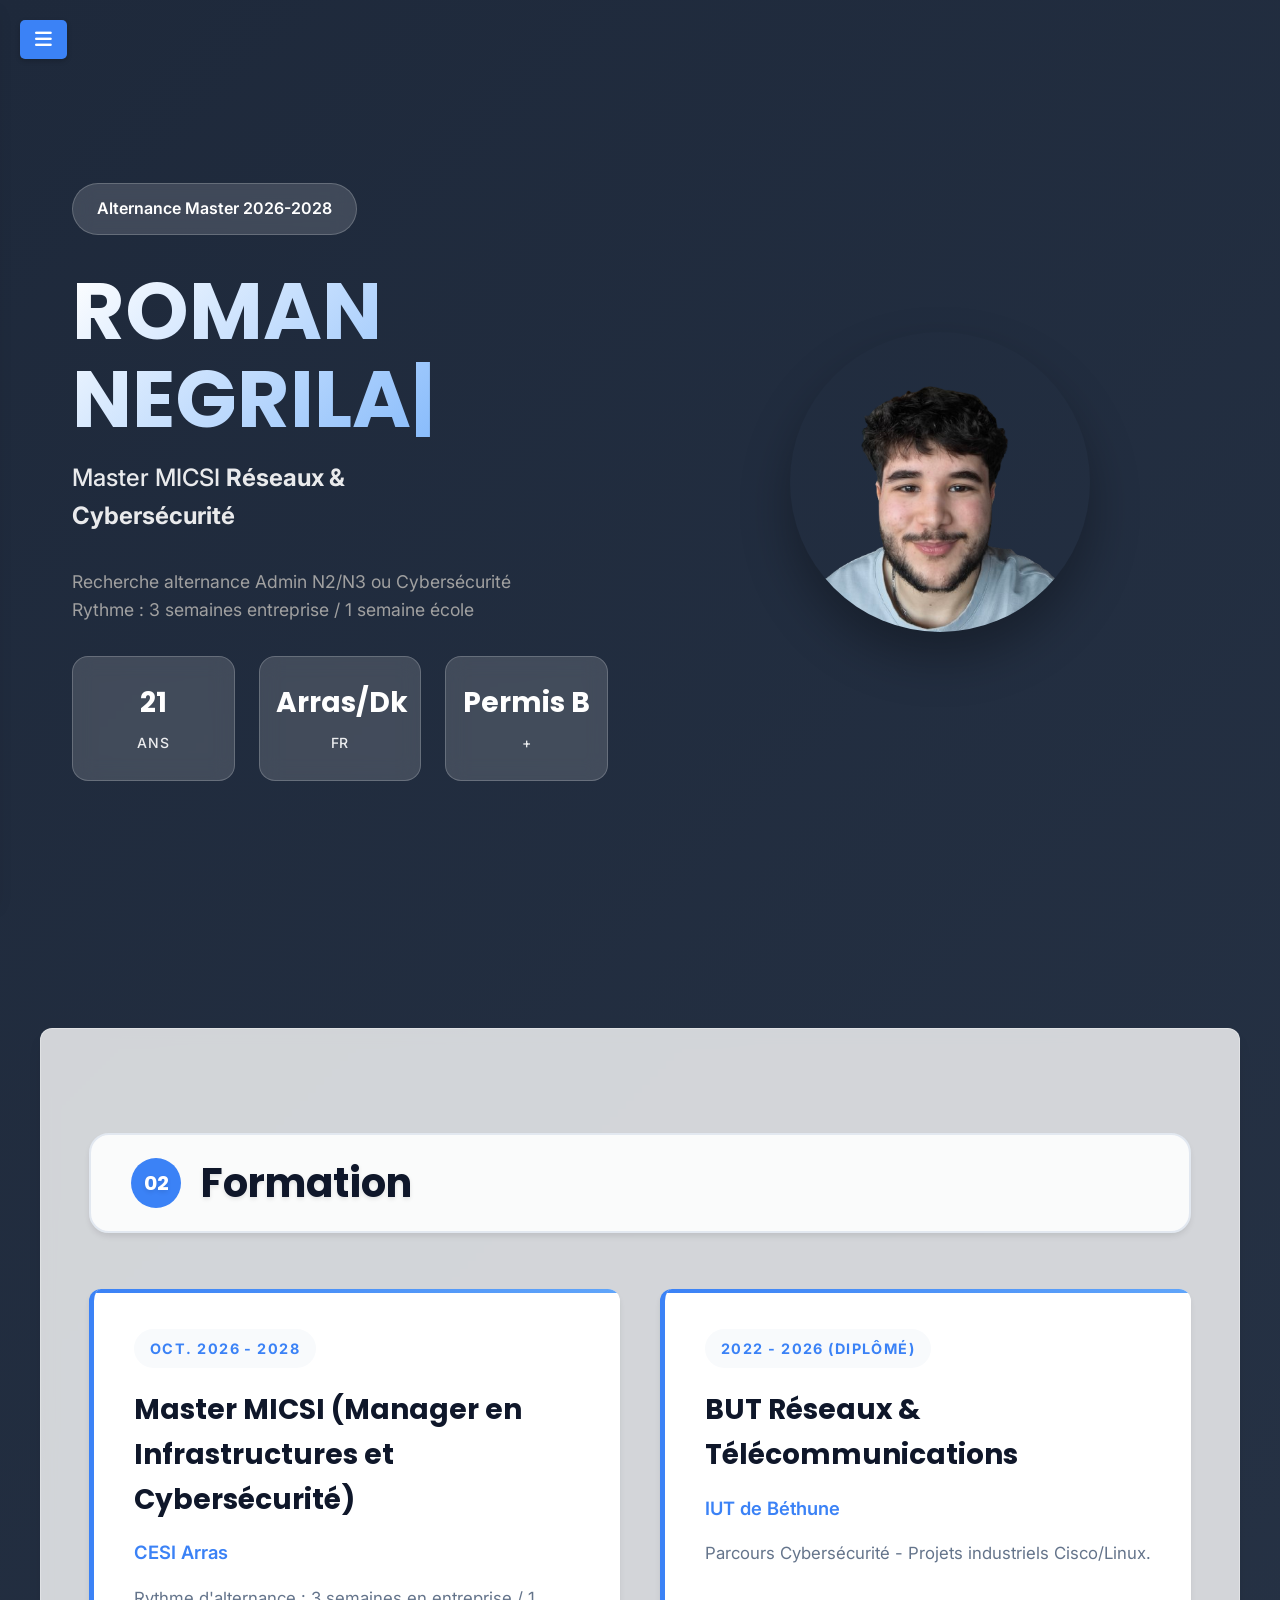
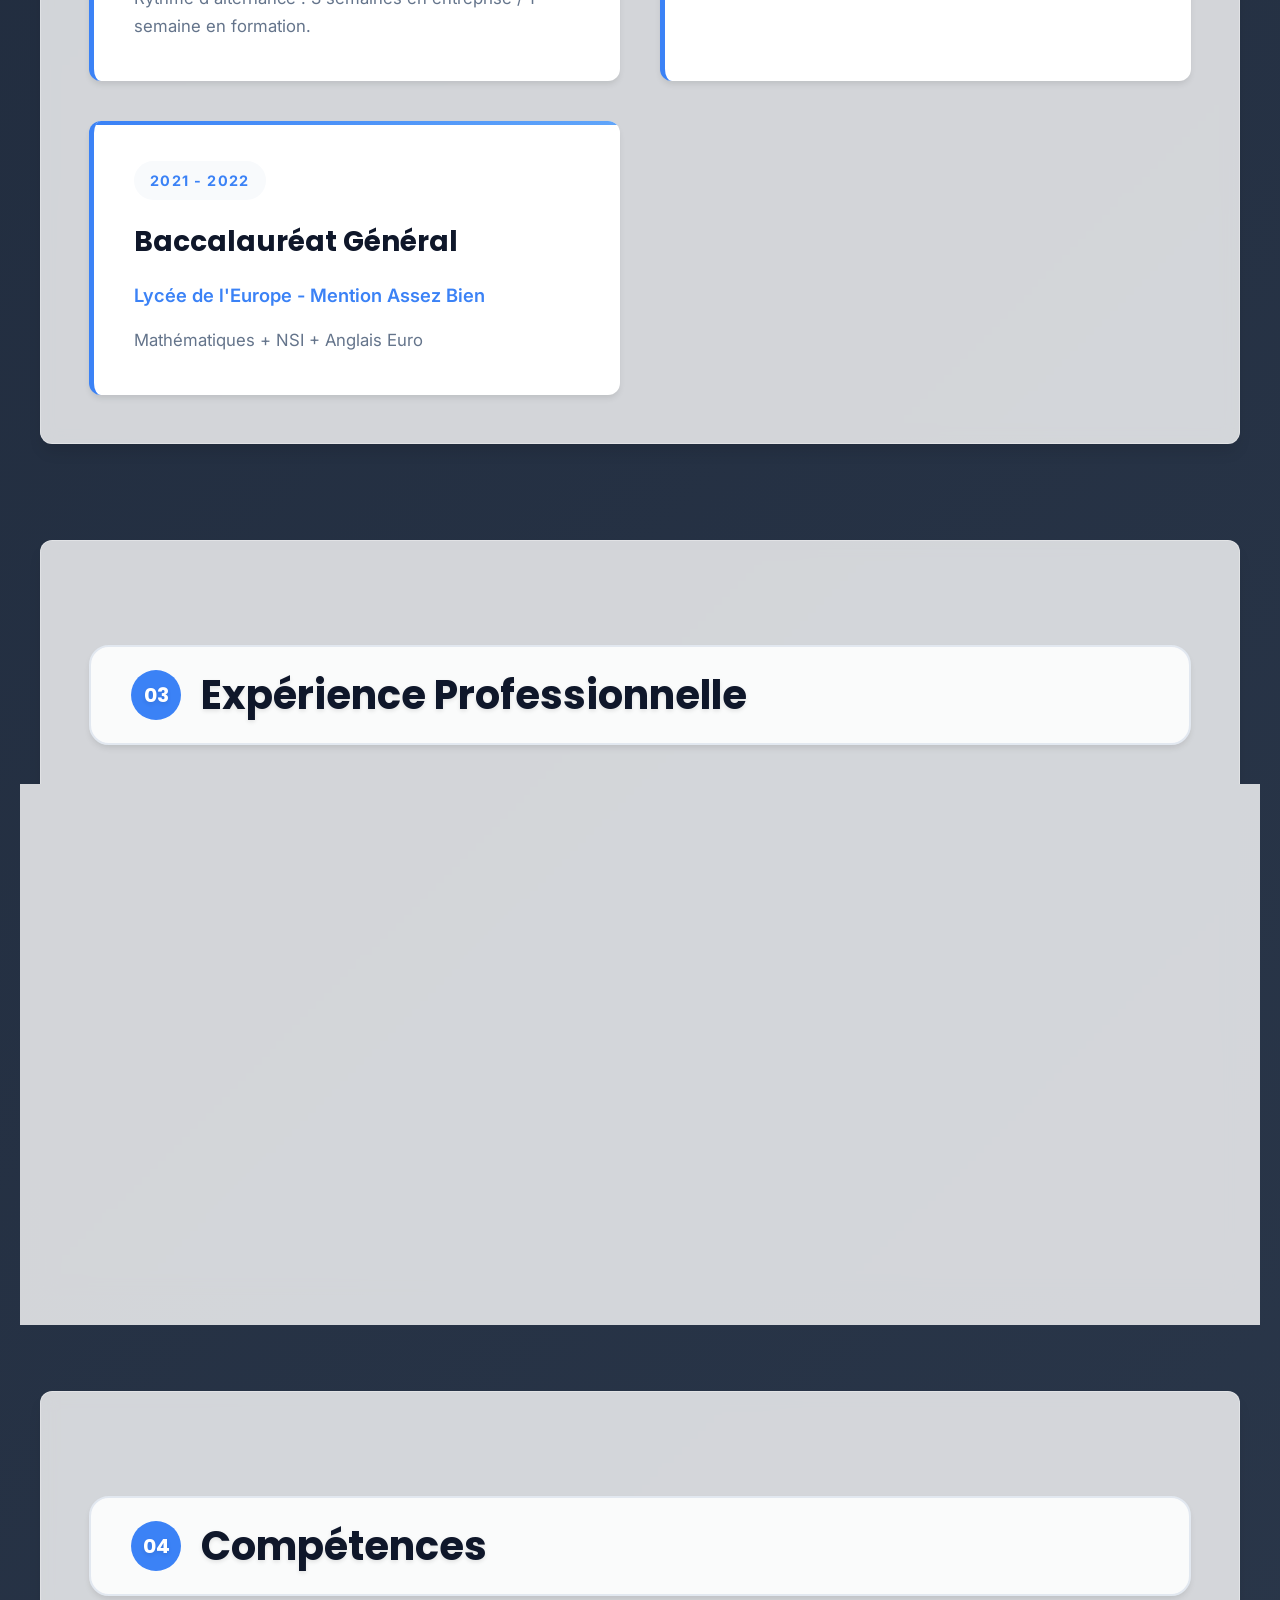
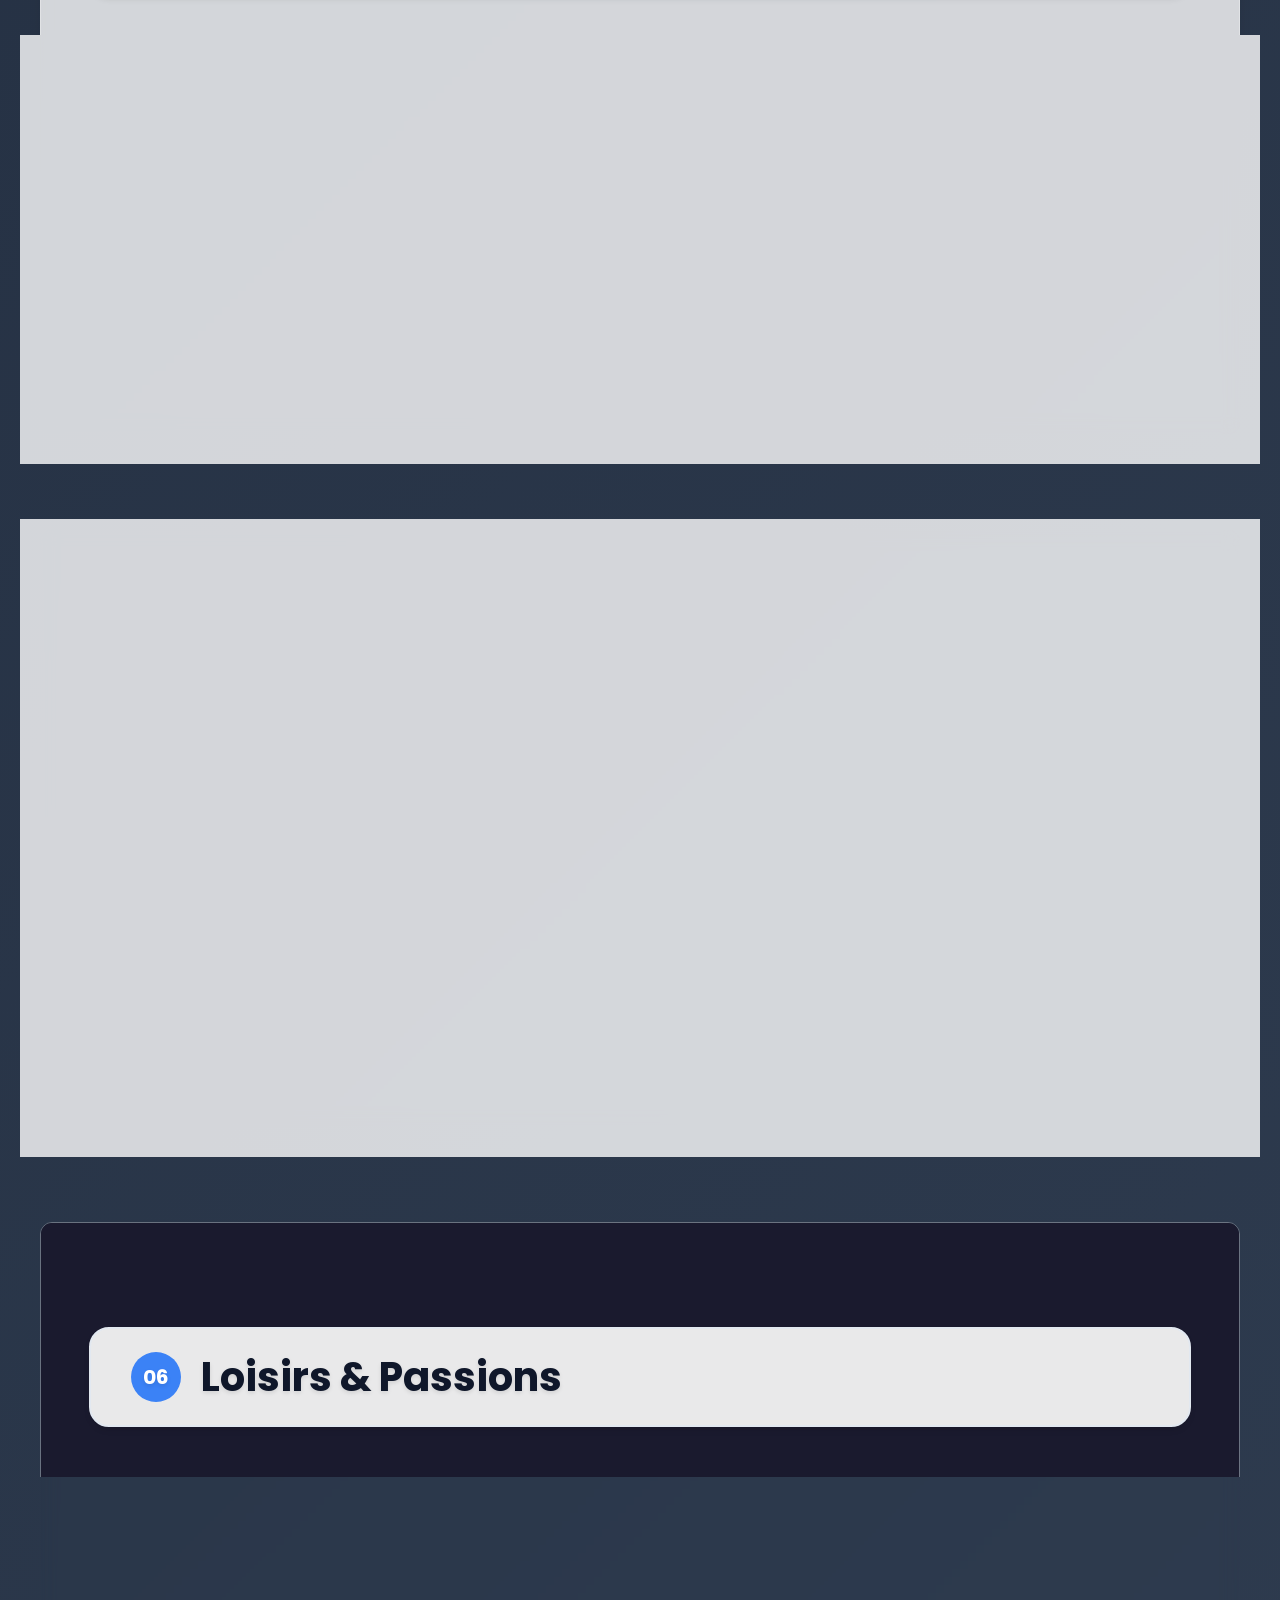
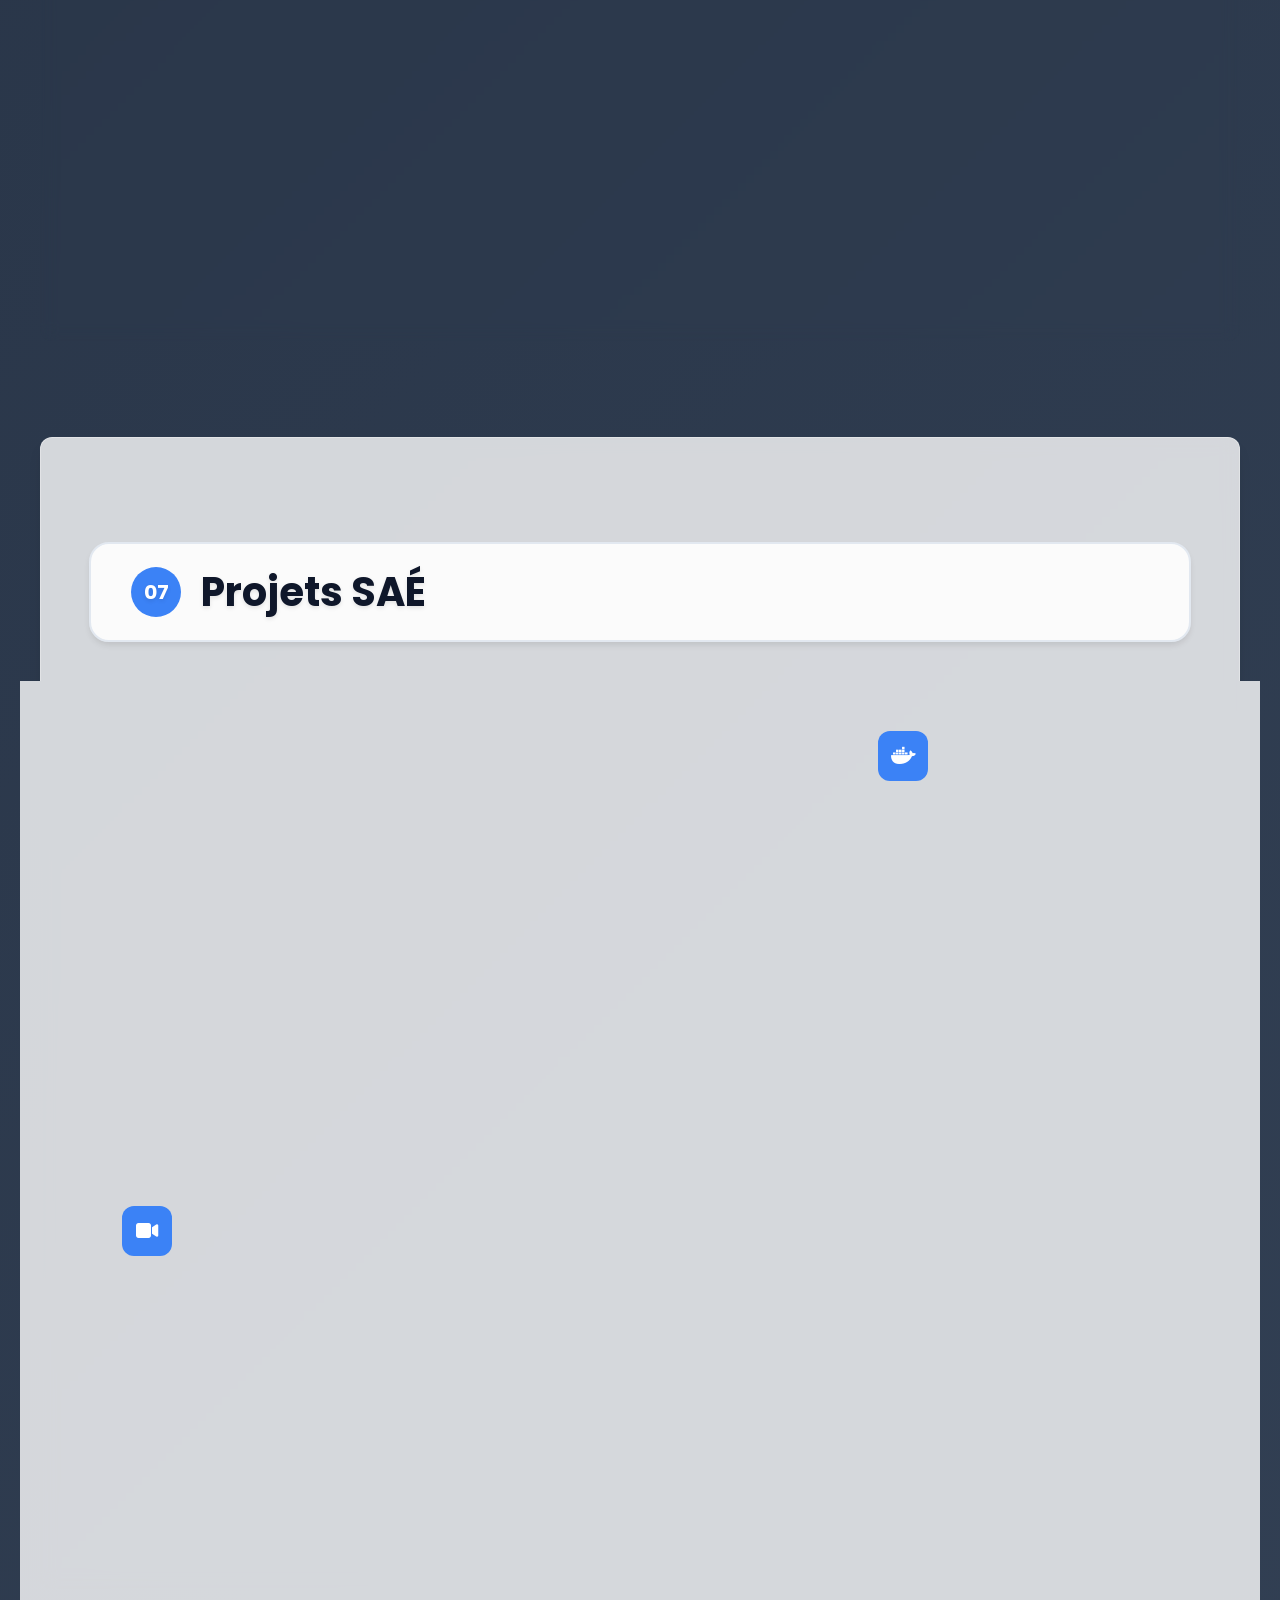
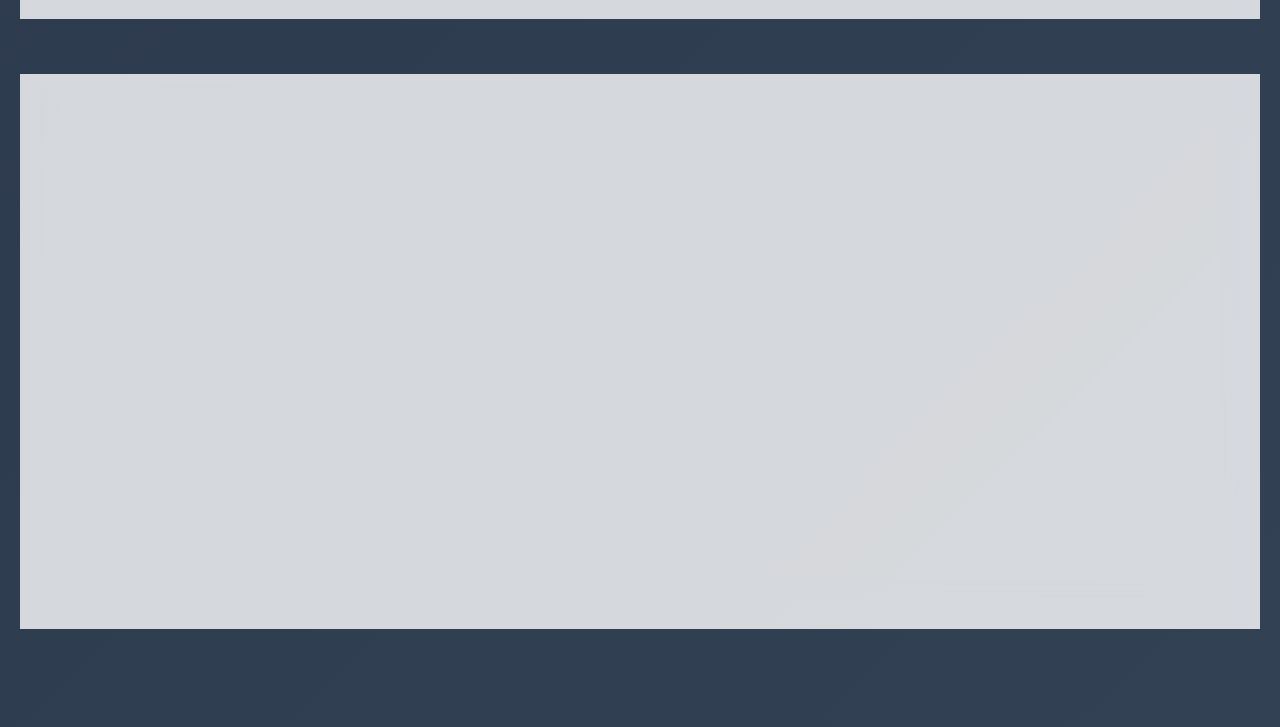
==== commit f9587361: "Update index.html" ====
--- a/index.html
+++ b/index.html
@@ -22,13 +22,12 @@
     <link rel="icon" type="image/png" href="img_Roman_Negrila.png" />
     <meta
       name="description"
-      content="CV de Roman Negrila — Étudiant BUT R&T Cybersécurité en alternance chez Auchan. Spécialités : Cisco, Linux, pfSense, Docker."
+      content="CV de Roman Negrila — Étudiant en Master MICSI. Recherche alternance Réseaux/Cyber. Spécialités : Cisco, Linux, pfSense, Docker."
     />
   </head>
   <body>
     <button id="sidebar-toggle" class="sidebar-toggle-btn">
       <i class="fas fa-bars"></i>
-      <!-- Icône Font Awesome pour le menu -->
     </button>
     <div id="progress-bar"></div>
 
@@ -40,10 +39,6 @@
         </div>
         <h1 class="sidebar-name">Roman NEGRILA</h1>
         <p class="sidebar-role">R&T Cybersécurité</p>
-        <div class="wip-badge">
-          <i class="fas fa-tools"></i>
-          CV en cours de construction
-        </div>
       </div>
 
       <nav class="sidebar-nav">
@@ -86,12 +81,16 @@
         <div class="hero-bg"></div>
         <div class="hero-grid">
           <div class="hero-text">
-            <div class="badge">Alternance 2026</div>
+            <div class="badge">Alternance Master 2026-2028</div>
             <h1 class="hero-h1 typing-name">
               Roman<span class="gradient-text"> NEGRILA</span>
             </h1>
             <p class="hero-subtitle">
-              BUT Réseaux &amp; Télécoms <strong>Cybersécurité</strong>
+              Master MICSI <strong>Réseaux &amp; Cybersécurité</strong>
+            </p>
+            <p style="font-size: 1.1rem; color: #a0a0a0; margin-bottom: 2rem;">
+              Recherche alternance Admin N2/N3 ou Cybersécurité<br>
+              Rythme : 3 semaines entreprise / 1 semaine école
             </p>
             <div class="hero-stats">
               <div class="stat-card">
@@ -99,7 +98,7 @@
                 <span class="stat-label">ans</span>
               </div>
               <div class="stat-card">
-                <span class="stat-value">Béthune</span>
+                <span class="stat-value">Arras/Dk</span>
                 <span class="stat-label">FR</span>
               </div>
               <div class="stat-card">
@@ -124,11 +123,19 @@
         </div>
         <div class="formation-grid">
           <div class="formation-card">
-            <div class="formation-date">2022 - Aujourd'hui</div>
+            <div class="formation-date">Oct. 2026 - 2028</div>
+            <h3>Master MICSI (Manager en Infrastructures et Cybersécurité)</h3>
+            <p class="formation-school">CESI Arras</p>
+            <p class="formation-desc">
+              Rythme d'alternance : 3 semaines en entreprise / 1 semaine en formation.
+            </p>
+          </div>
+          <div class="formation-card">
+            <div class="formation-date">2022 - 2026 (Diplômé)</div>
             <h3>BUT Réseaux & Télécommunications</h3>
             <p class="formation-school">IUT de Béthune</p>
             <p class="formation-desc">
-              Parcours Cybersécurité - Projets industriels Cisco/Linux
+              Parcours Cybersécurité - Projets industriels Cisco/Linux.
             </p>
           </div>
           <div class="formation-card">
@@ -150,17 +157,13 @@
         </div>
         <div class="formation-grid">
           <div class="formation-card">
-            <div class="formation-date">2024 - En cours</div>
-            <h3>Technicien Exploitation Réseau</h3>
-            <p class="formation-school">Auchan - Équipe Exploitation Réseau</p>
+            <div class="formation-date">Sept. 2024 - Août 2026</div>
+            <h3>Technicien Exploitation Réseau (Alternance 2 ans)</h3>
+            <p class="formation-school">Auchan Retail - Équipe Exploitation Réseau</p>
             <p class="formation-desc">
-              Alternance depuis 2e année BUT IUT Béthune. Surveillance et
-              résolution d'incidents (bornes WiFi KO, switch/firewall KO) via
-              Panorama, SolarWinds, EasyVista, Centreon, Cisco Meraki.
-              Communication avec techniciens terrain et fournisseurs (Orange,
-              Sewan, SFR, Linkt) pour debugging/manipulations. Demandes services
-              : checks flux, configs/ajouts bornes/switches. Surveillance
-              Starlink.
+              <strong>Résolution de crises complexes</strong> et d'incidents (bornes WiFi, switch/firewall) via Panorama, SolarWinds, EasyVista, Centreon, Cisco Meraki.<br><br>
+              <strong>Optimisation des processus</strong> de communication avec les techniciens terrain et les fournisseurs (Orange, Sewan, SFR, Linkt) pour le debugging. <br><br>
+              Demandes de services : checks flux, configurations d'équipements et surveillance Starlink.
             </p>
           </div>
         </div>
@@ -256,11 +259,7 @@
         </div>
         <div class="certifs-grid">
           <div class="certif-card">
-            <img
-              src="images/certifs/logo_ccna.png"
-              alt="CCNA"
-              class="certif-logo"
-            />
+            <img src="images/certifs/logo_ccna.png" alt="CCNA" class="certif-logo" />
             <h4>Cisco CCNA</h4>
             <p>
               Cisco Certified Network Associate
@@ -268,76 +267,53 @@
             </p>
           </div>
           <div class="certif-card">
-            <img
-              src="images/certifs/logo_toeic.png"
-              alt="TOEIC"
-              class="certif-logo"
-            />
+            <img src="images/certifs/logo_toeic.png" alt="TOEIC" class="certif-logo" />
             <h4>TOEIC</h4>
             <p>Anglais Professionnel - B2</p>
           </div>
           <div class="certif-card">
-            <img
-              src="images/certifs/logo_pix.png"
-              alt="Pix"
-              class="certif-logo"
-            />
+            <img src="images/certifs/logo_pix.png" alt="Pix" class="certif-logo" />
             <h4>PIX Numérique</h4>
             <p>Compétences Digitales</p>
           </div>
           <div class="certif-card">
-            <img
-              src="images/certifs/logo_anssi.png"
-              alt="ANSSI"
-              class="certif-logo"
-            />
+            <img src="images/certifs/logo_anssi.png" alt="ANSSI" class="certif-logo" />
             <h4>ANSSI SecNum</h4>
             <p>Sécurité Numérique</p>
           </div>
         </div>
       </section>
 
-      <!-- Loisirs & Passions (NOUVELLE SECTION) -->
+      <!-- Loisirs & Passions -->
       <section id="hobbies" class="section">
         <div id="particles-js"></div>
-        <!-- Ajout du conteneur pour l'animation particles.js -->
         <div class="content-above-particles">
-          <!-- Contient le contenu existant -->
           <div class="section-title">
             <span class="title-number">06</span>
             Loisirs & Passions
           </div>
           <div class="hobbies-grid">
-            <!-- Musique -->
             <div class="hobby-card music" data-hobby-id="music">
               <div class="hobby-icon"><i class="fas fa-music"></i></div>
               <h3>Musique</h3>
               <p>
-                Artiste depuis 3ans, je crée des musiques et les diffuses sur
-                les platformes de streaming.
+                Artiste depuis 3 ans, je crée des musiques et les diffuse sur les plateformes de streaming.
               </p>
               <div class="hobby-glow"></div>
             </div>
-
-            <!-- Informatique -->
             <div class="hobby-card it" data-hobby-id="it">
               <div class="hobby-icon"><i class="fas fa-laptop-code"></i></div>
               <h3>Informatique & Réseaux</h3>
               <p>
-                Passionné par l'infrastructure, je teste et configure switches
-                et points d'accès à domicile, explorant les limites du réseau.
+                Passionné par l'infrastructure, je teste et configure switches et points d'accès à domicile, explorant les limites du réseau.
               </p>
               <div class="hobby-glow"></div>
             </div>
-
-            <!-- Jeux Vidéo -->
             <div class="hobby-card gaming" data-hobby-id="gaming">
               <div class="hobby-icon"><i class="fas fa-gamepad"></i></div>
               <h3>Jeux Vidéo</h3>
               <p>
-                Adepte des défis, je maîtrise les Souls-like (Sekiro, Dark
-                Souls, Elden Ring) et m'immerge dans des univers riches comme
-                Ghost of Tsushima.
+                Adepte des défis, je maîtrise les Souls-like (Sekiro, Dark Souls, Elden Ring) et m'immerge dans des univers riches comme Ghost of Tsushima.
               </p>
               <div class="hobby-glow"></div>
             </div>
@@ -352,14 +328,28 @@
           Projets SAÉ
         </div>
         <div class="projects-grid">
+          <div class="project-card" data-project-id="supervision_but3">
+            <div class="project-header">
+              <i class="fas fa-server project-icon"></i>
+              <h4>Supervision Open Source (Fin de BUT3)</h4>
+            </div>
+            <p>
+              Déploiement d'outils conteneurisés en parfaite harmonie avec l'écosystème SI (EasyVista, Google Suite, équipements Meraki, Cisco, Huawei).
+            </p>
+            <div class="project-tags">
+              <span>Zabbix</span>
+              <span>Icinga2</span>
+              <span>Docker</span>
+              <span>EasyVista</span>
+            </div>
+          </div>
           <div class="project-card" data-project-id="pepiniere">
             <div class="project-header">
               <i class="fas fa-network-wired project-icon"></i>
               <h4>Pépinière Entreprise</h4>
             </div>
             <p>
-              Infrastructure Cisco complète - VLANs ToIP AD - Note
-              <strong>16/20</strong>
+              Infrastructure Cisco complète - VLANs ToIP AD - Note <strong>16/20</strong>
             </p>
             <div class="project-tags">
               <span>Cisco IOS</span>
@@ -391,20 +381,6 @@
               <span>VoIP Asterisk</span>
               <span>OpenCV Python</span>
               <span>Wireshark</span>
-            </div>
-          </div>
-          <div class="project-card" data-project-id="sae_rom03">
-            <div class="project-header">
-              <i class="fas fa-globe project-icon"></i>
-              <h4>SAE ROM.03 Multimédia</h4>
-            </div>
-            <p>
-              Déploiement Services Web Multimédia - Note <strong> 15/20</strong>
-            </p>
-            <div class="project-tags">
-              <span>Web Integration</span>
-              <span>Multimédia</span>
-              <span>ROM</span>
             </div>
           </div>
         </div>
@@ -456,9 +432,7 @@
         <button class="modal-close" onclick="closeModal()">
           <i class="fas fa-times"></i>
         </button>
-        <div id="modal-body">
-          <!-- Dynamic content -->
-        </div>
+        <div id="modal-body"></div>
       </div>
     </div>
     <div id="lightbox-overlay" class="lightbox-overlay">
@@ -472,10 +446,9 @@
     <div id="bg-particles"></div>
     <script src="js/modals.js"></script>
     <script src="js/main.js"></script>
-    <!-- Scripts Particles.js pour l'animation de fond -->
+    <!-- Scripts Particles.js -->
     <script src="https://cdn.jsdelivr.net/npm/particles.js@2.0.0/particles.min.js"></script>
     <script>
-      // Configuration légère pour le fond global
       particlesJS("bg-particles", {
         particles: {
           number: { value: 80, density: { enable: true, value_area: 1000 } },
@@ -519,7 +492,6 @@
         retina_detect: true,
       });
 
-      // On garde l'animation spécifique pour la section loisirs
       particlesJS.load("particles-js", "assets/particles.json", function () {
         console.log("callback - particles.js config loaded");
       });
--- a/css/style.css
+++ b/css/style.css
@@ -1263,7 +1263,6 @@
   animation: fadeInUp 0.6s ease-out forwards;
 }
 
-/* Badge WIP - En cours de construction */
 .wip-badge {
   display: inline-flex;
   align-items: center;
@@ -1277,9 +1276,9 @@
   font-weight: 600;
   margin-top: 0.75rem;
   letter-spacing: 0.02em;
+  white-space: nowrap; /* ← AJOUT */
   animation: wip-pulse 2.5s ease-in-out infinite;
 }
-
 .wip-badge i {
   font-size: 0.75rem;
 }
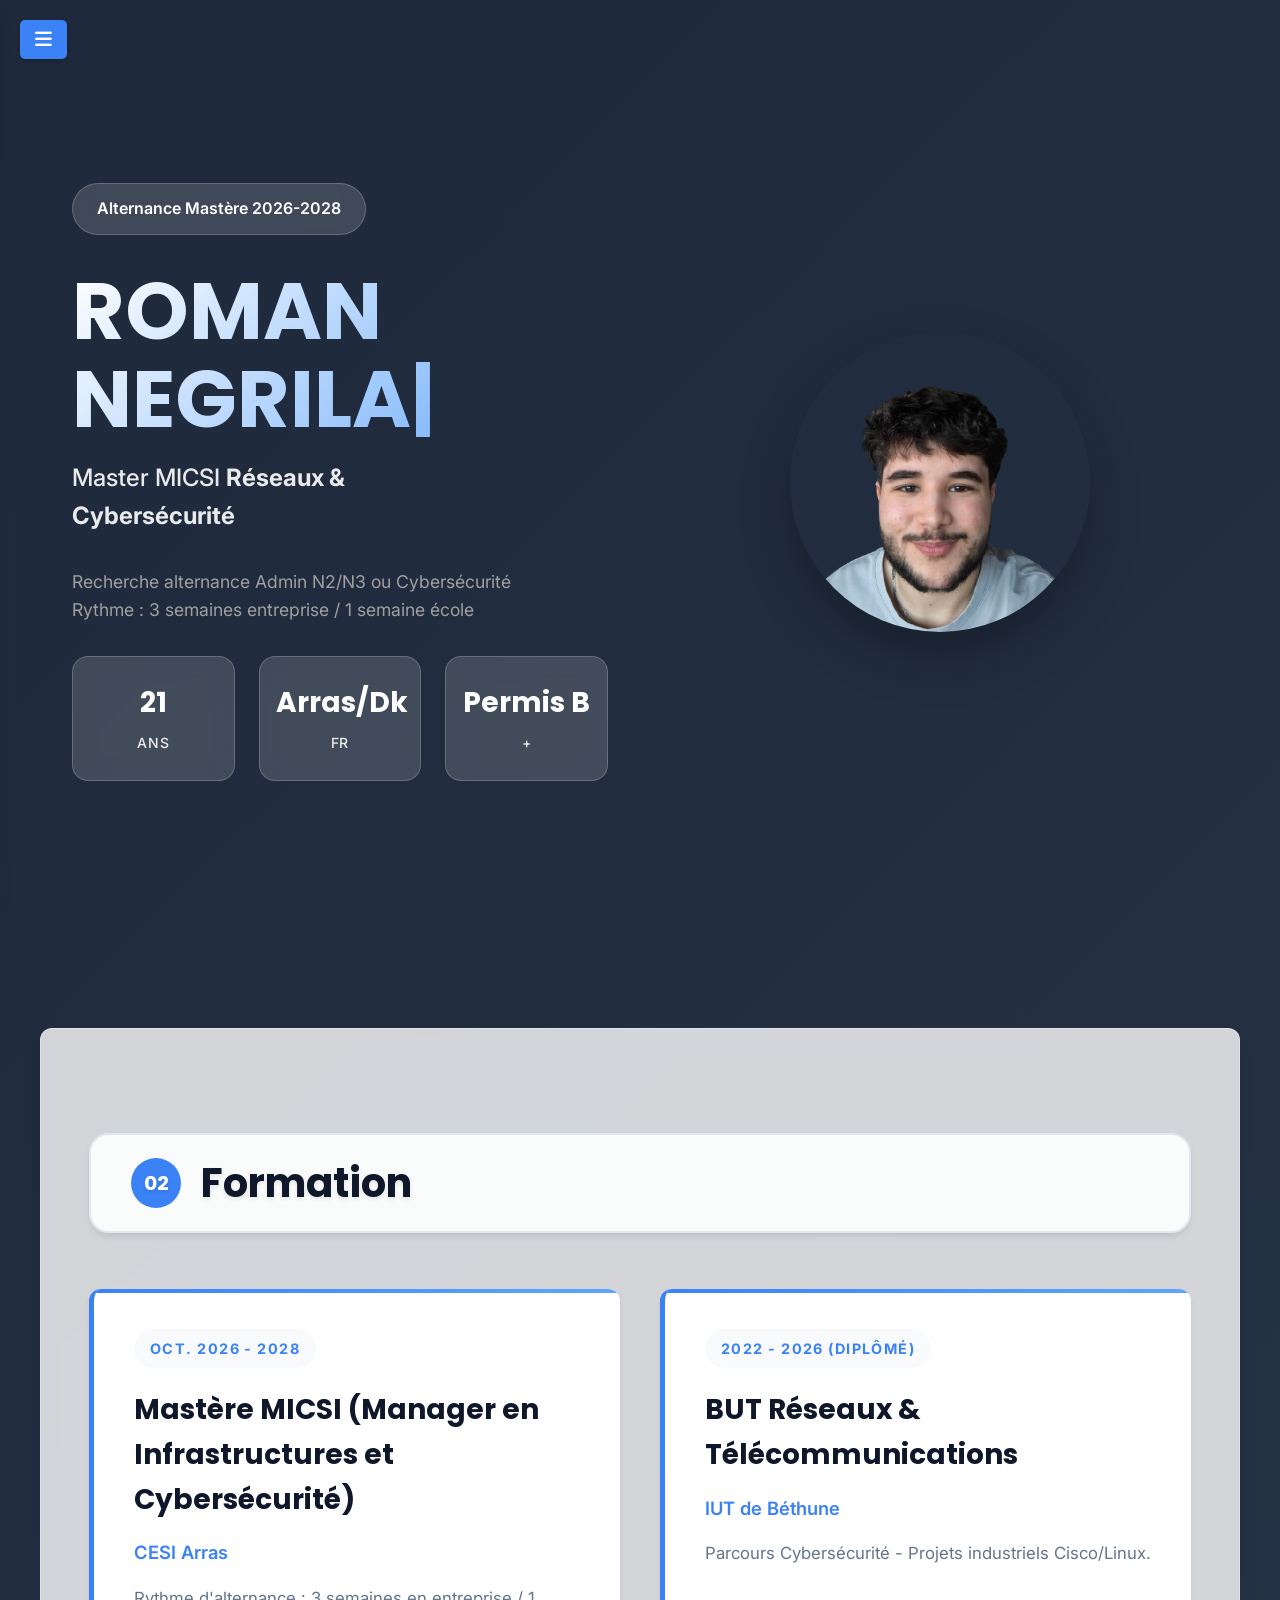
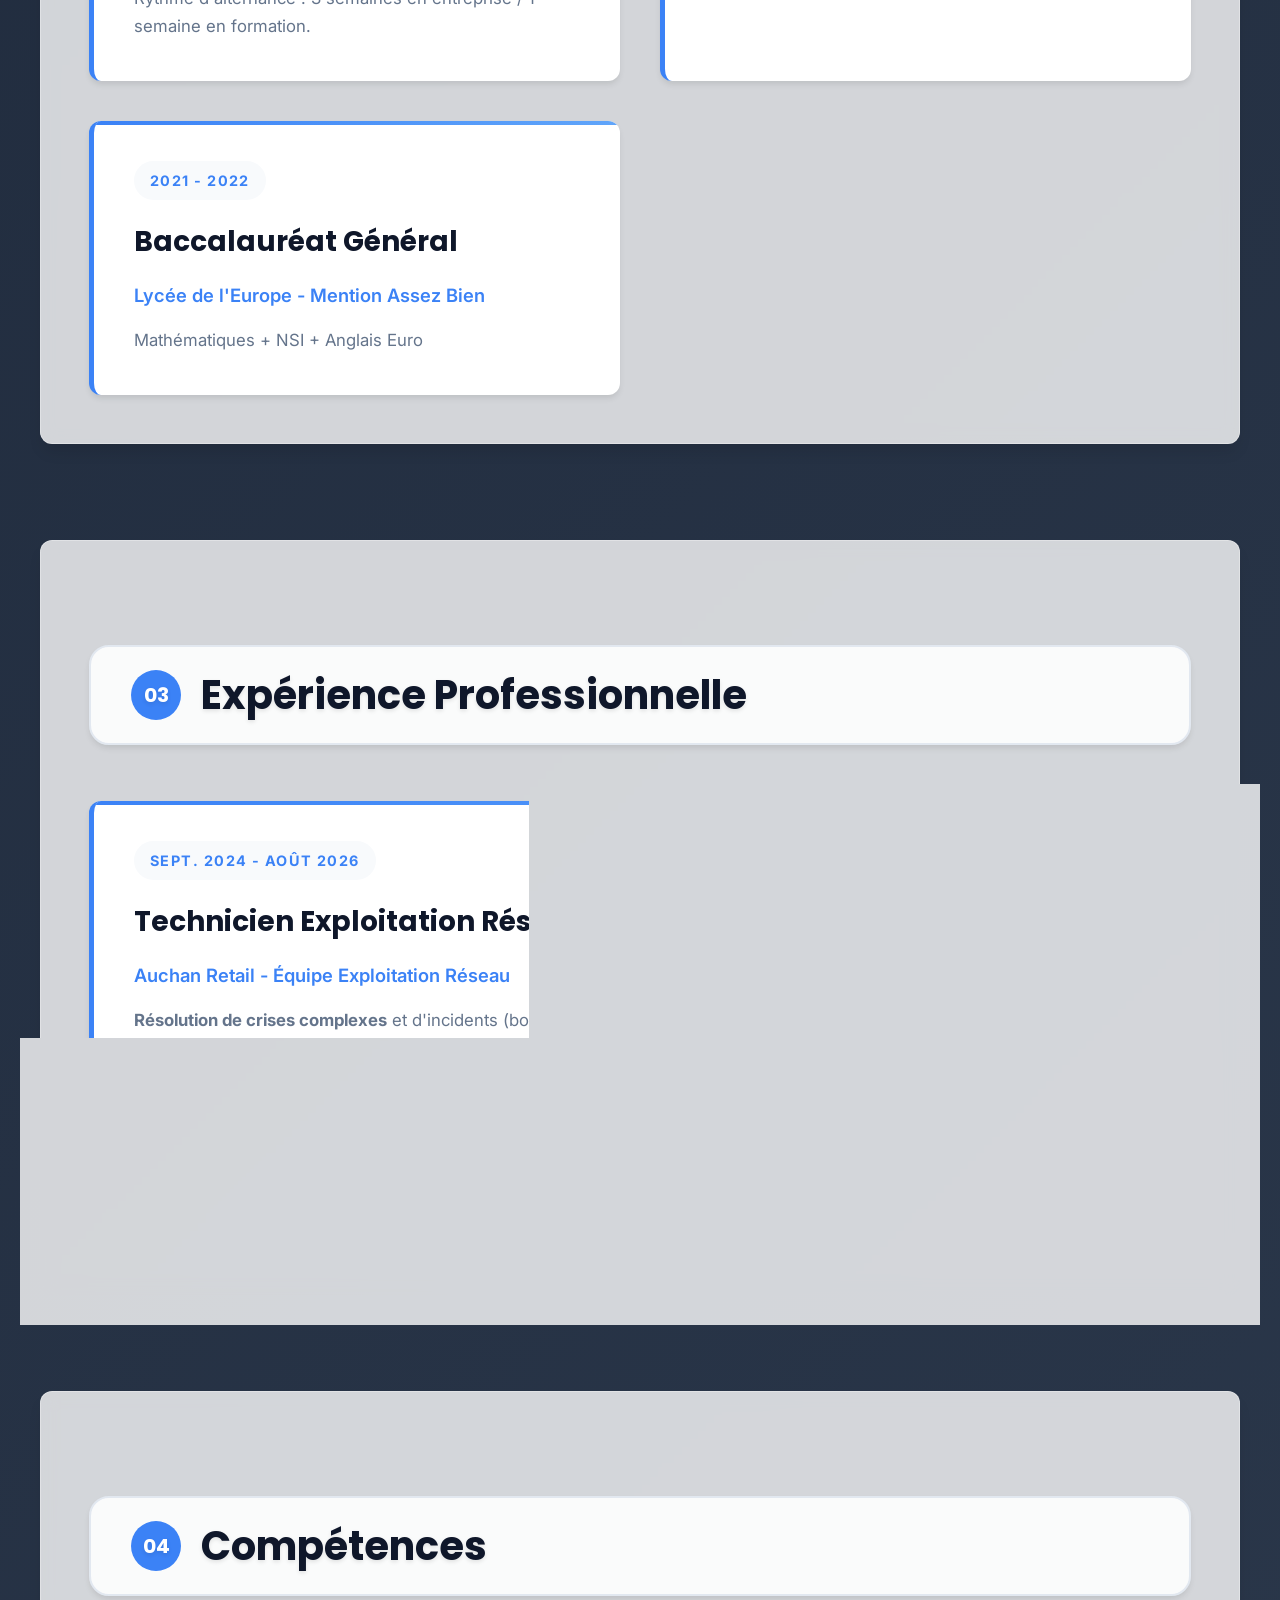
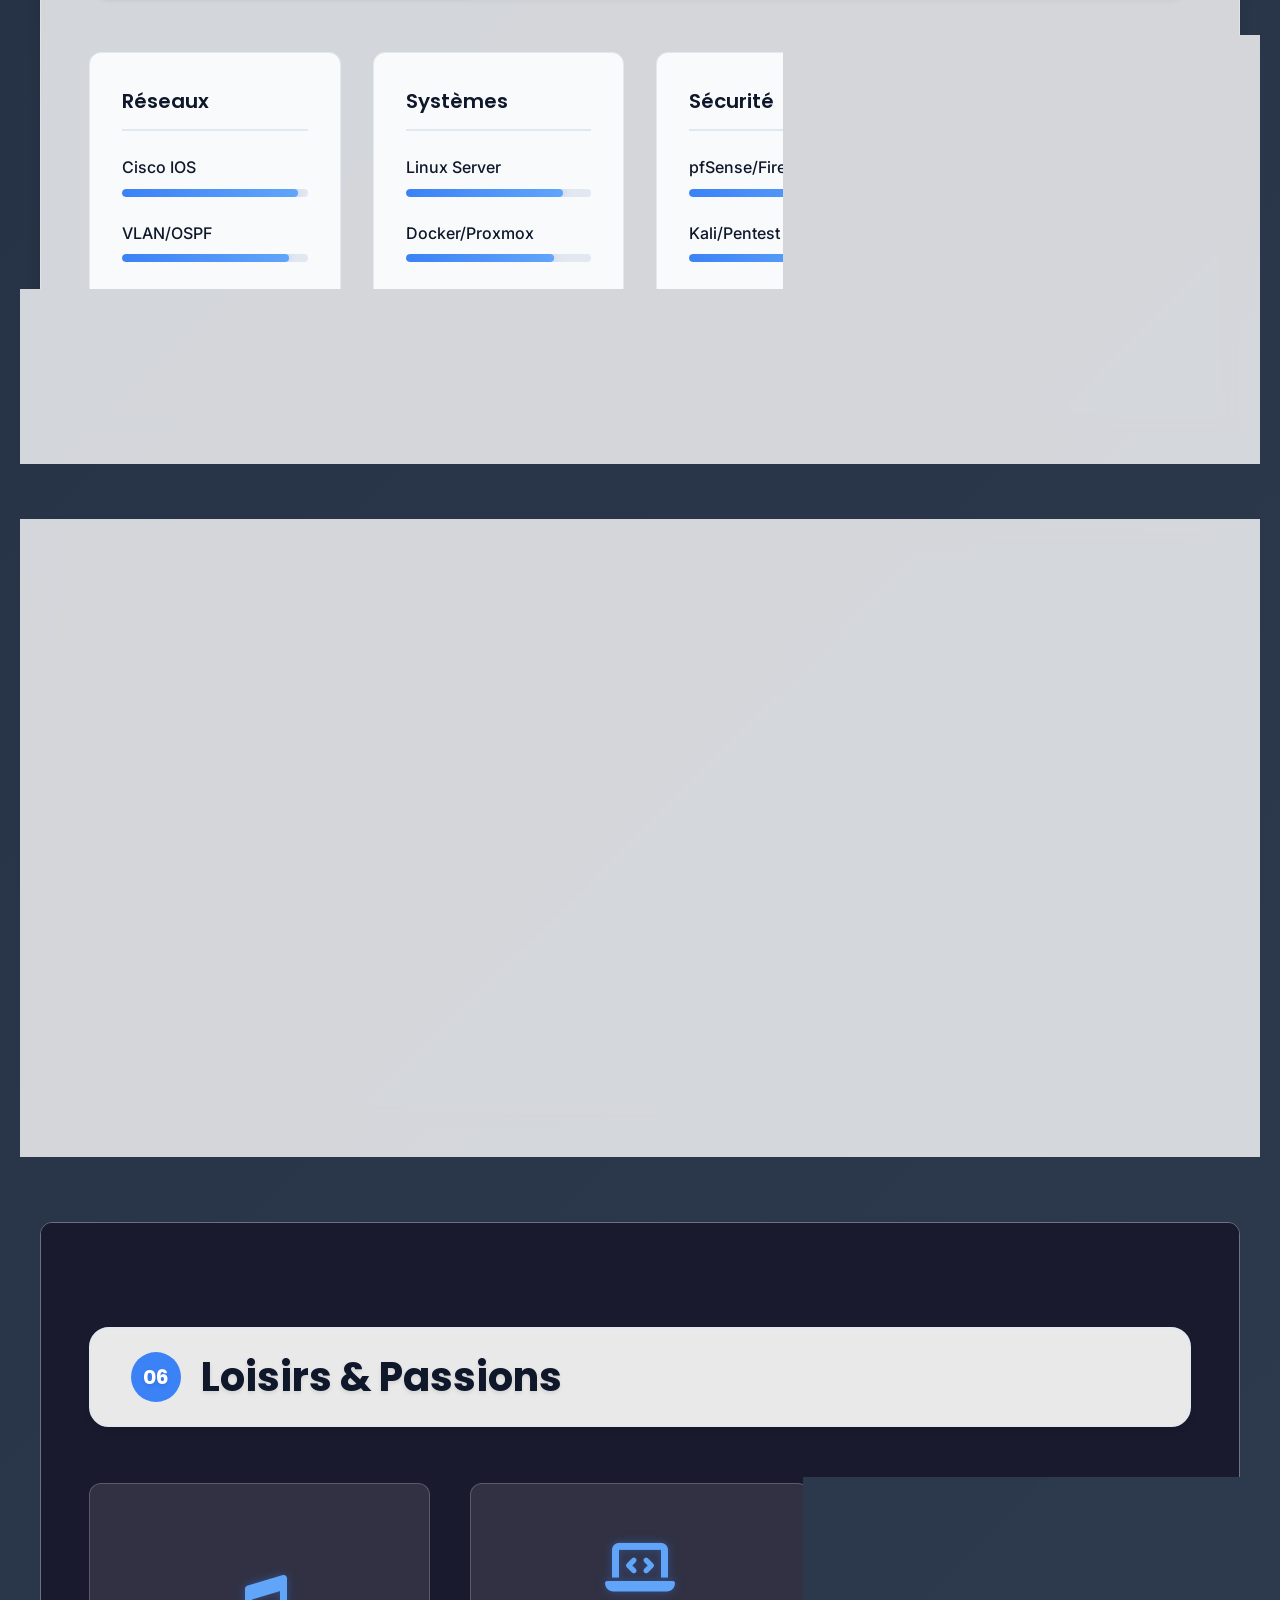
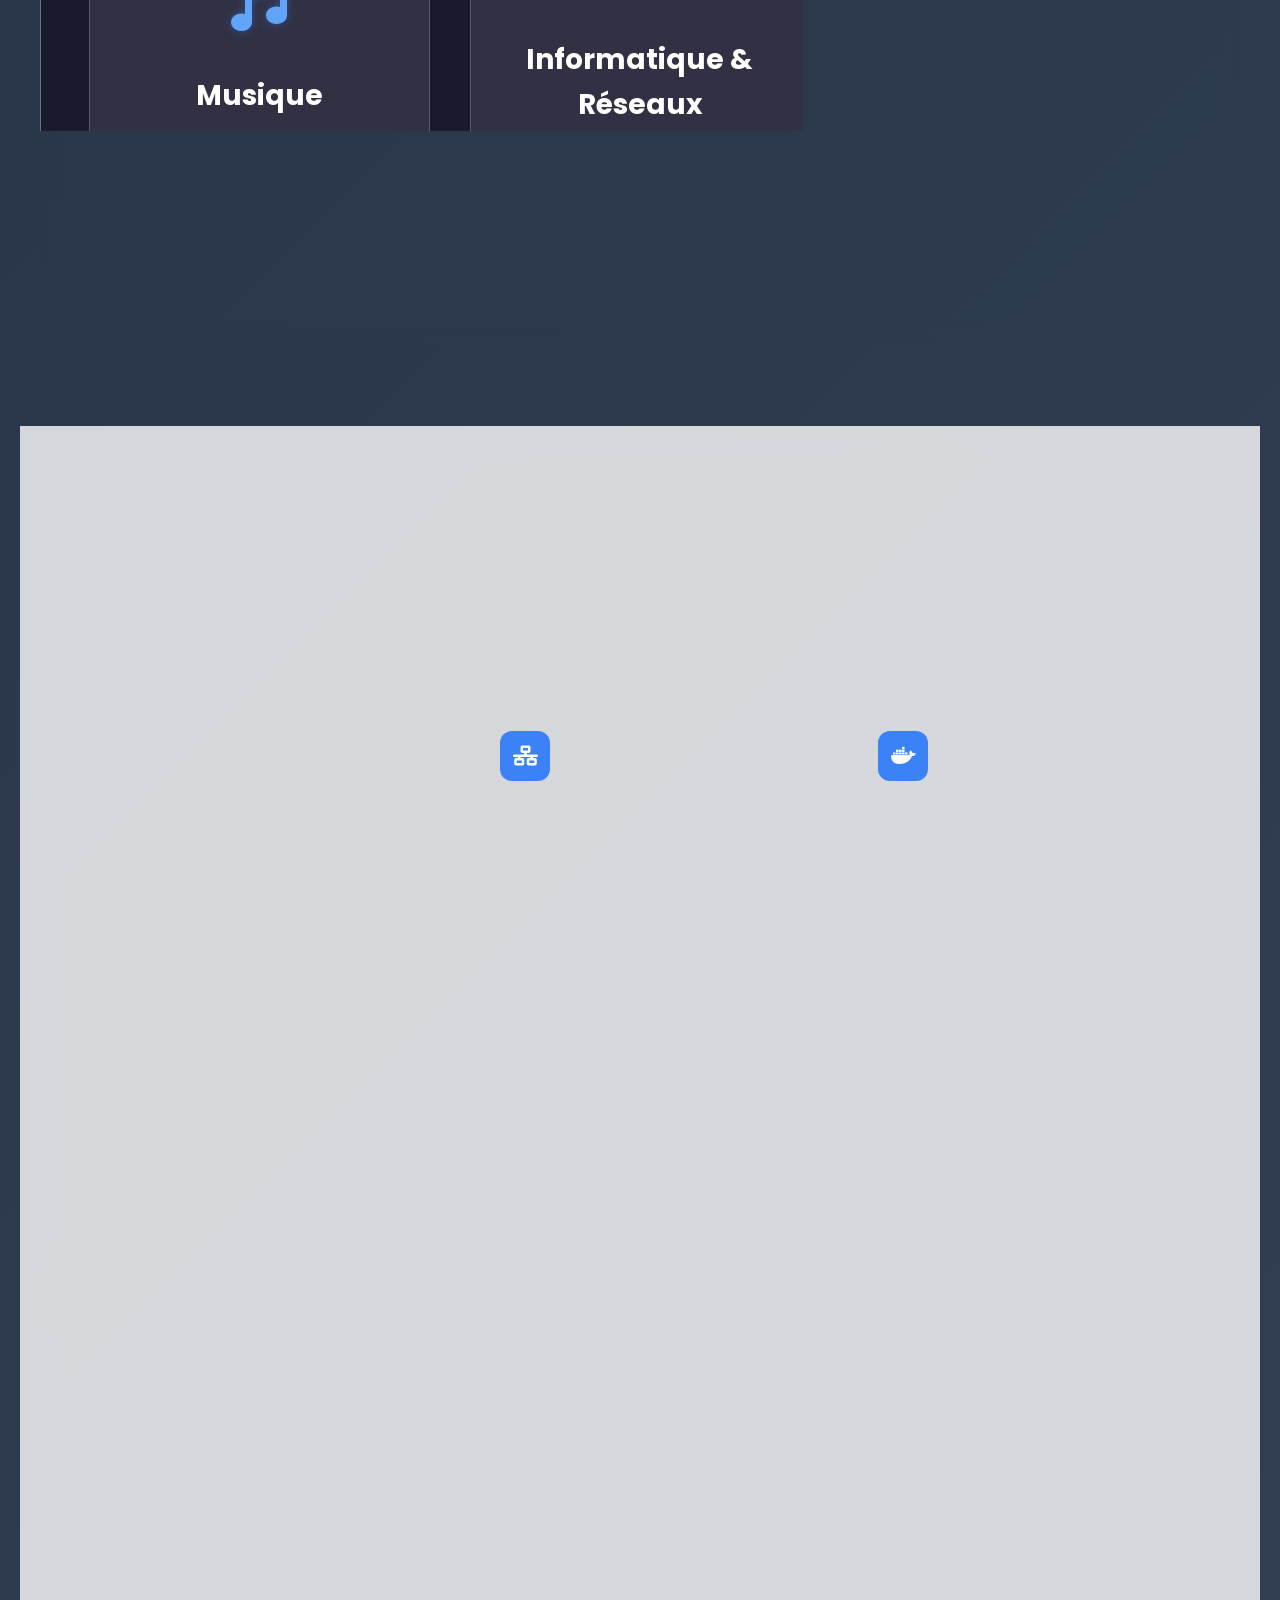
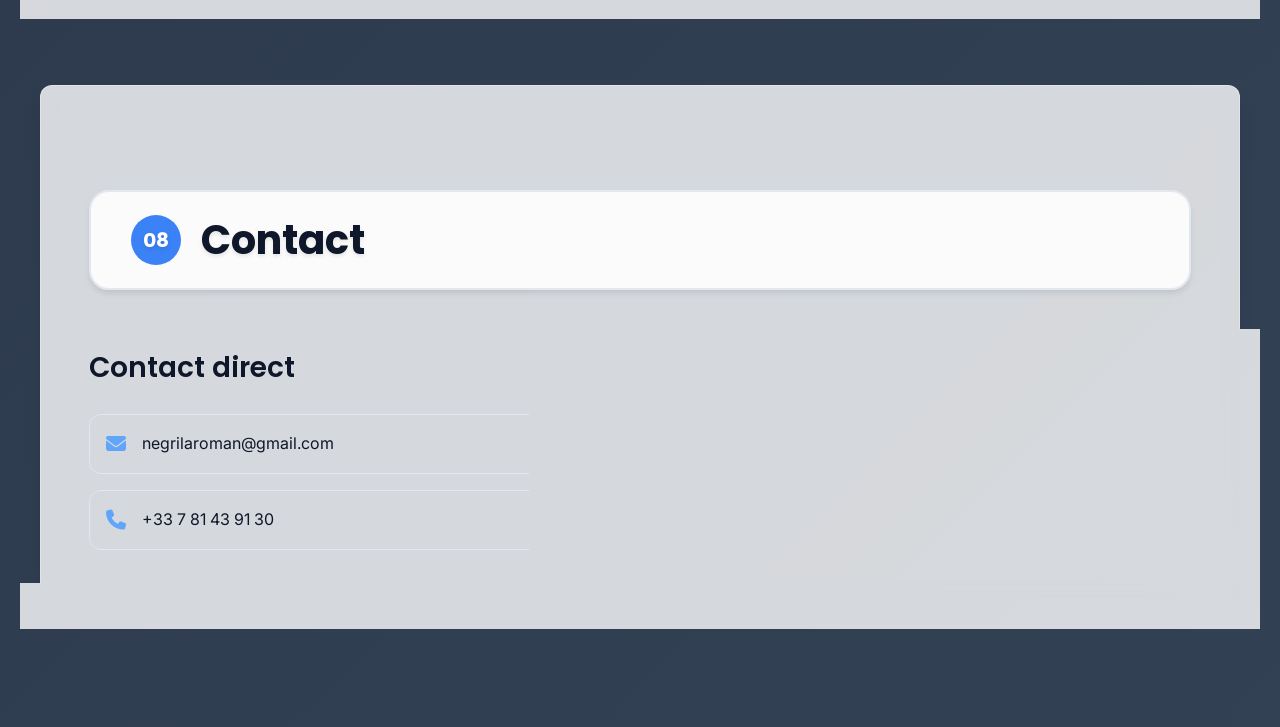
==== commit 25dbcbf2: "Update index.html" ====
--- a/index.html
+++ b/index.html
@@ -22,7 +22,7 @@
     <link rel="icon" type="image/png" href="img_Roman_Negrila.png" />
     <meta
       name="description"
-      content="CV de Roman Negrila — Étudiant en Master MICSI. Recherche alternance Réseaux/Cyber. Spécialités : Cisco, Linux, pfSense, Docker."
+      content="CV de Roman Negrila — Étudiant en Mastère MICSI. Recherche alternance Réseaux/Cyber. Spécialités : Cisco, Linux, pfSense, Docker."
     />
   </head>
   <body>
@@ -81,7 +81,7 @@
         <div class="hero-bg"></div>
         <div class="hero-grid">
           <div class="hero-text">
-            <div class="badge">Alternance Master 2026-2028</div>
+            <div class="badge">Alternance Mastère 2026-2028</div>
             <h1 class="hero-h1 typing-name">
               Roman<span class="gradient-text"> NEGRILA</span>
             </h1>
@@ -124,7 +124,7 @@
         <div class="formation-grid">
           <div class="formation-card">
             <div class="formation-date">Oct. 2026 - 2028</div>
-            <h3>Master MICSI (Manager en Infrastructures et Cybersécurité)</h3>
+            <h3>Mastère MICSI (Manager en Infrastructures et Cybersécurité)</h3>
             <p class="formation-school">CESI Arras</p>
             <p class="formation-desc">
               Rythme d'alternance : 3 semaines en entreprise / 1 semaine en formation.
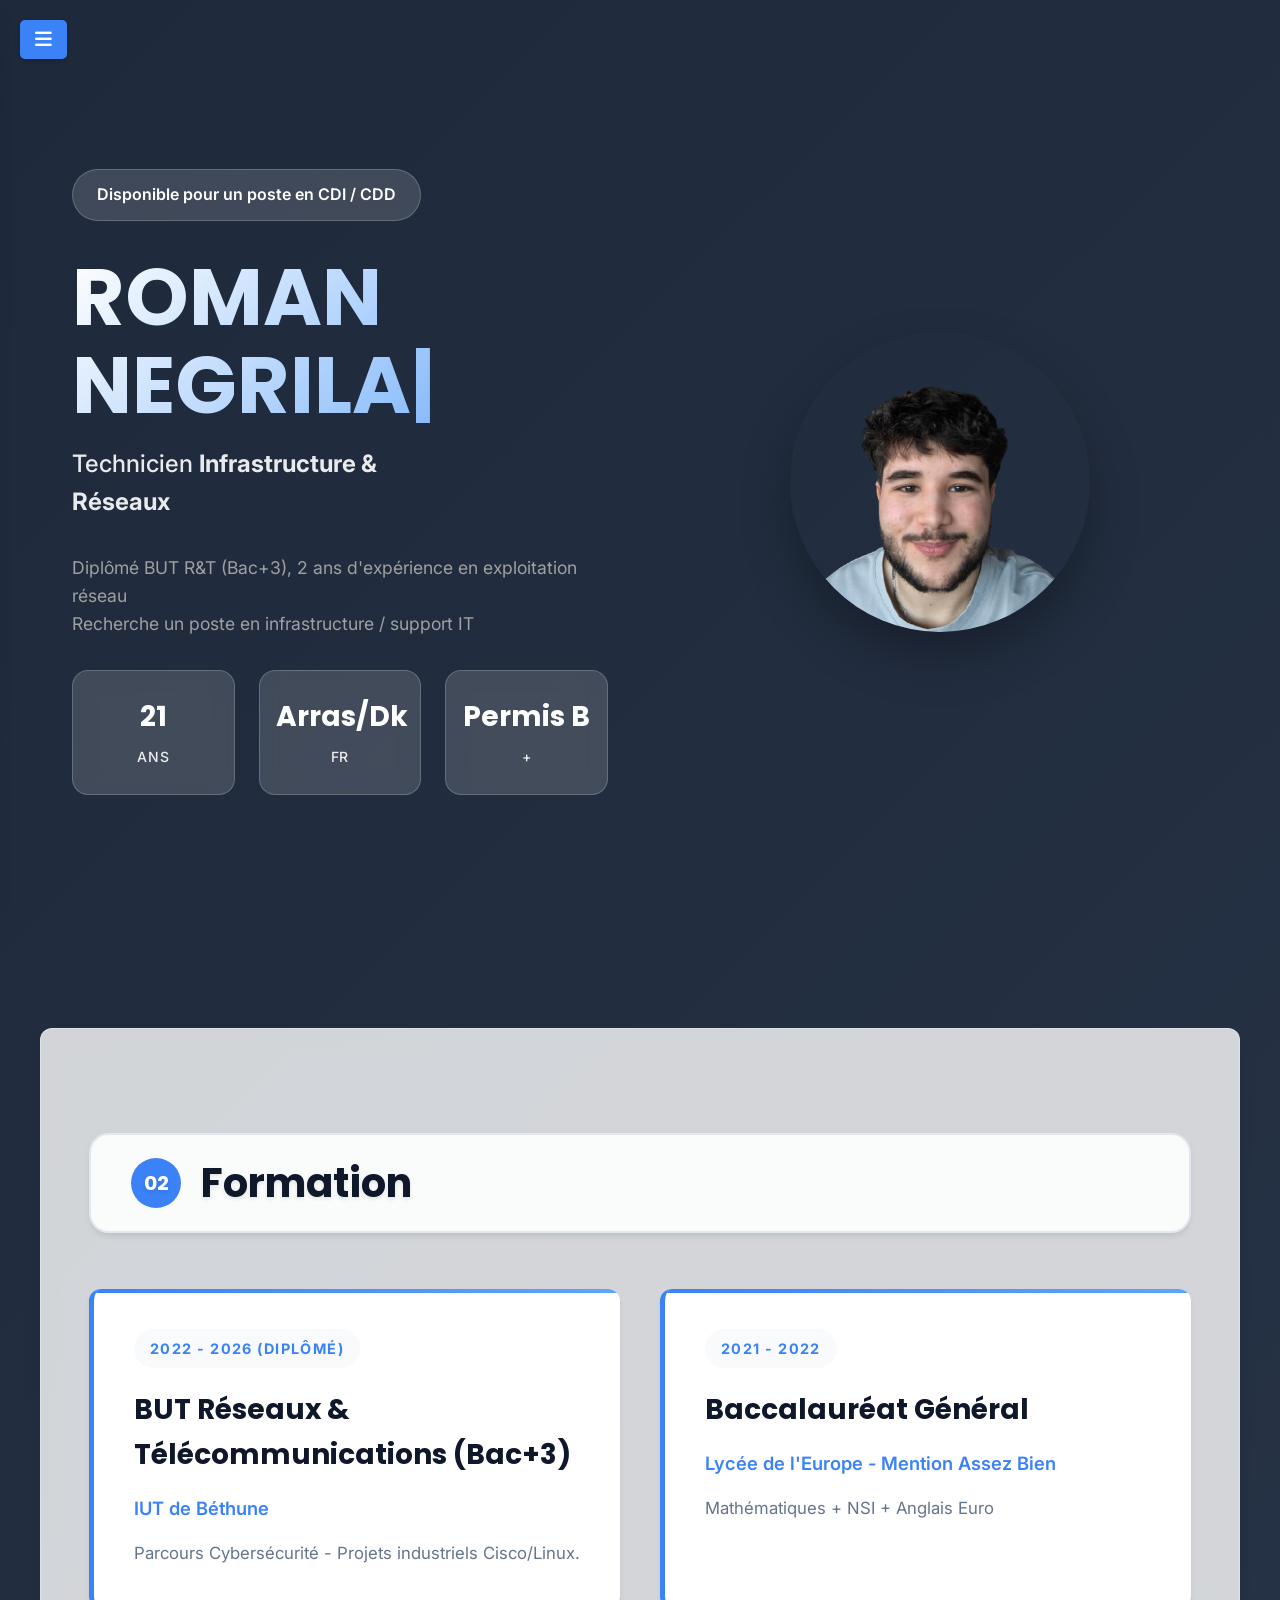
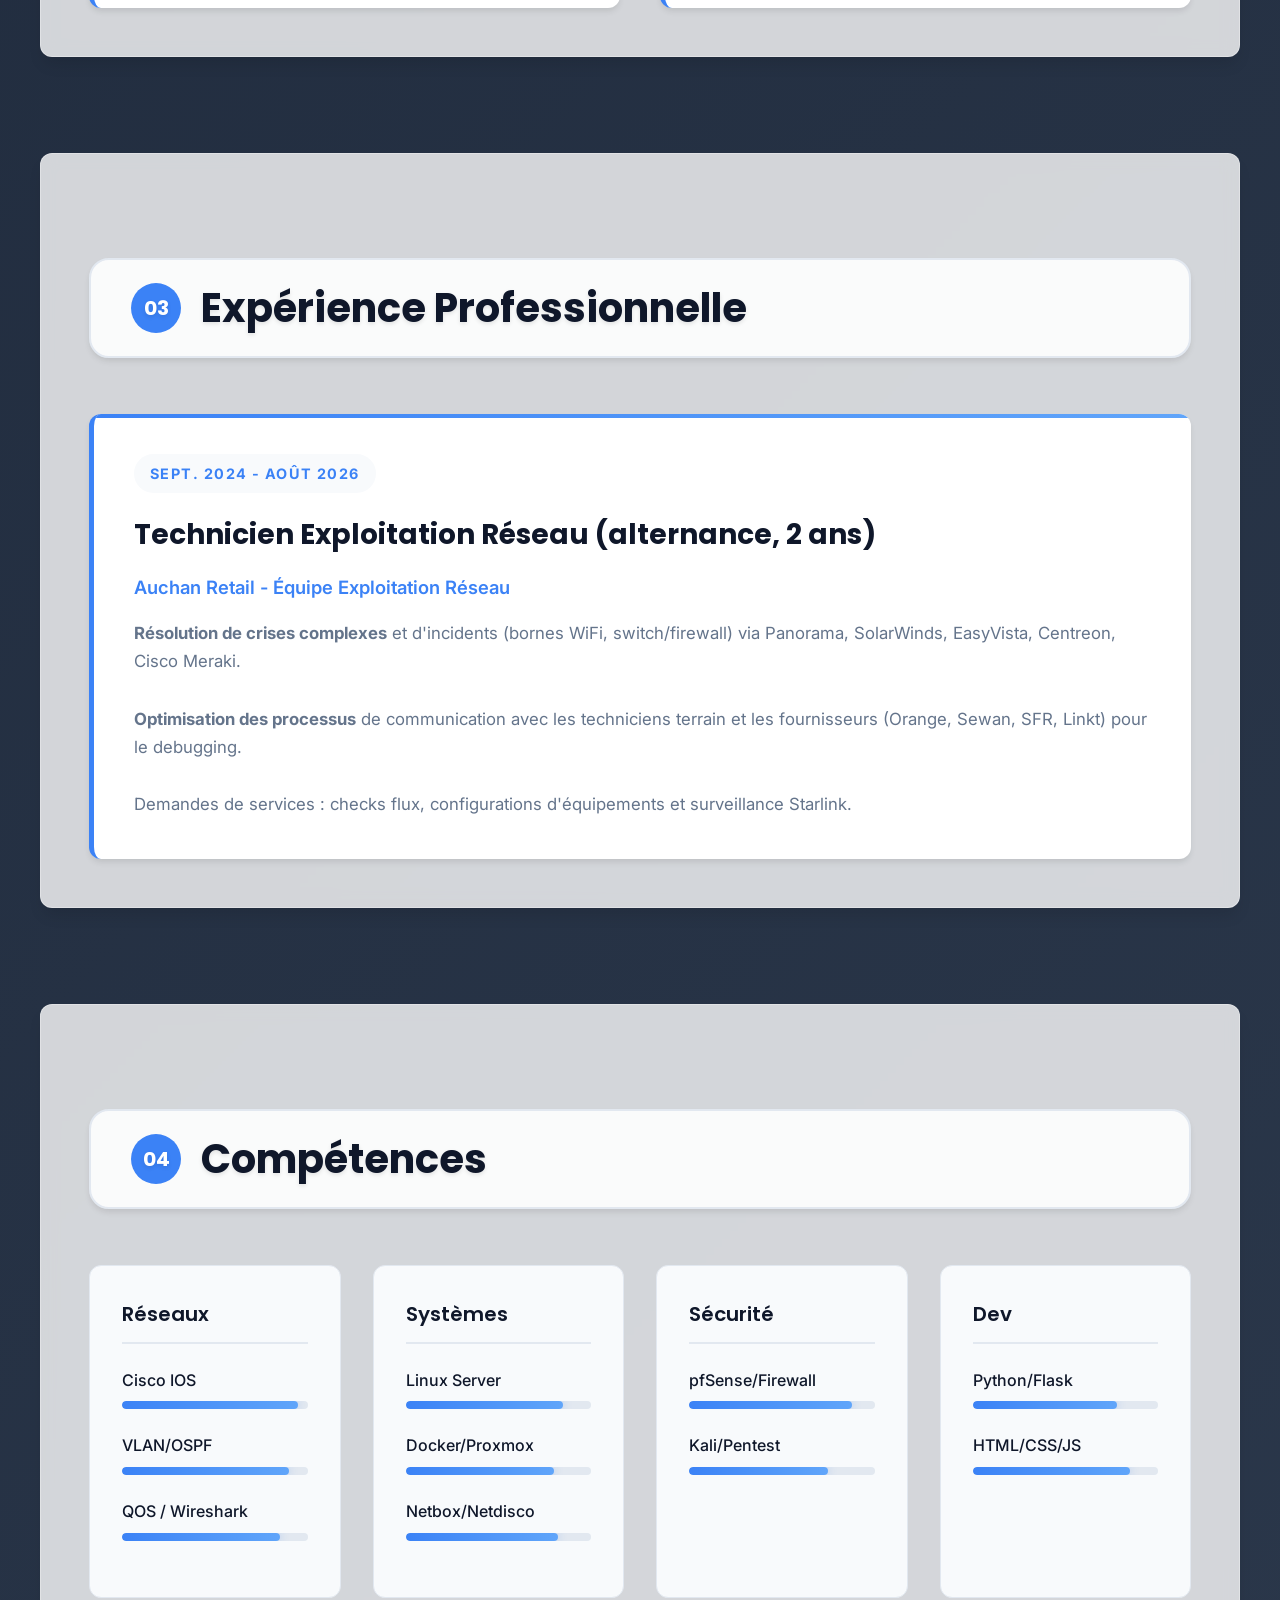
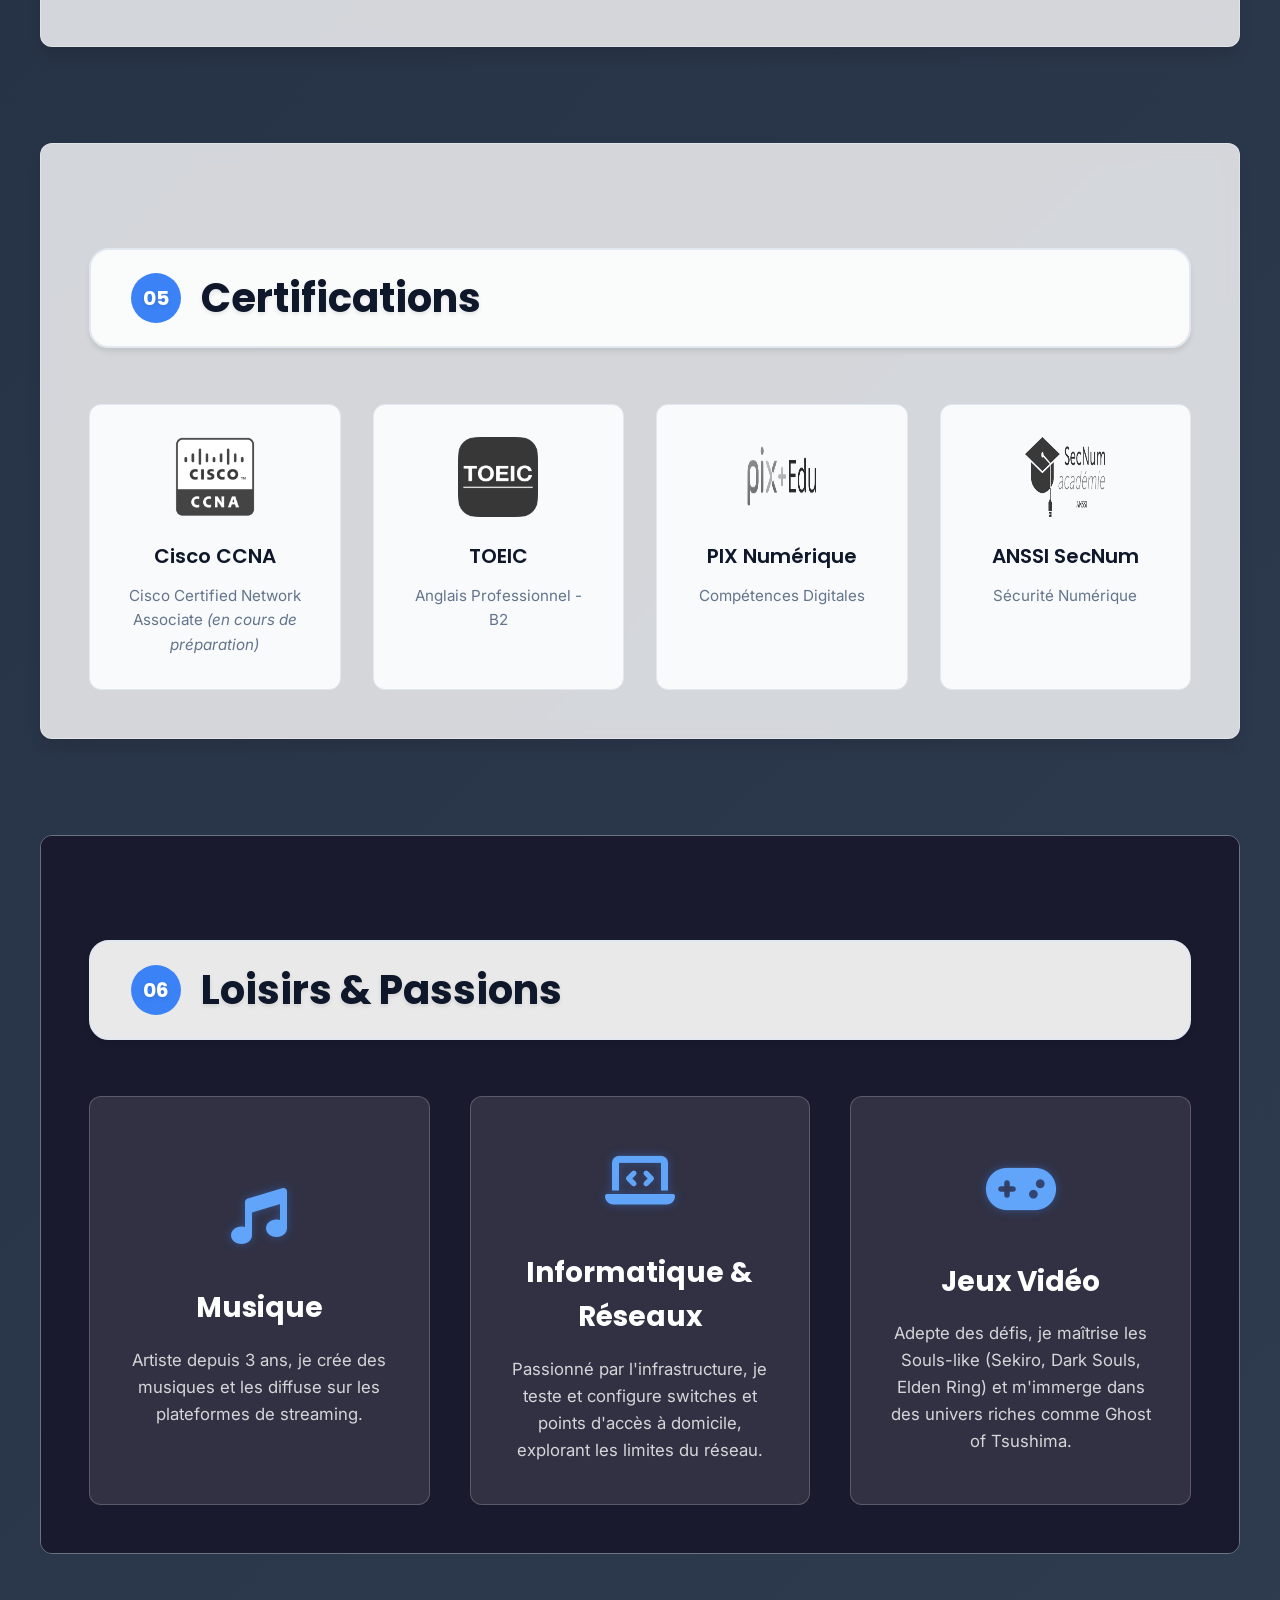
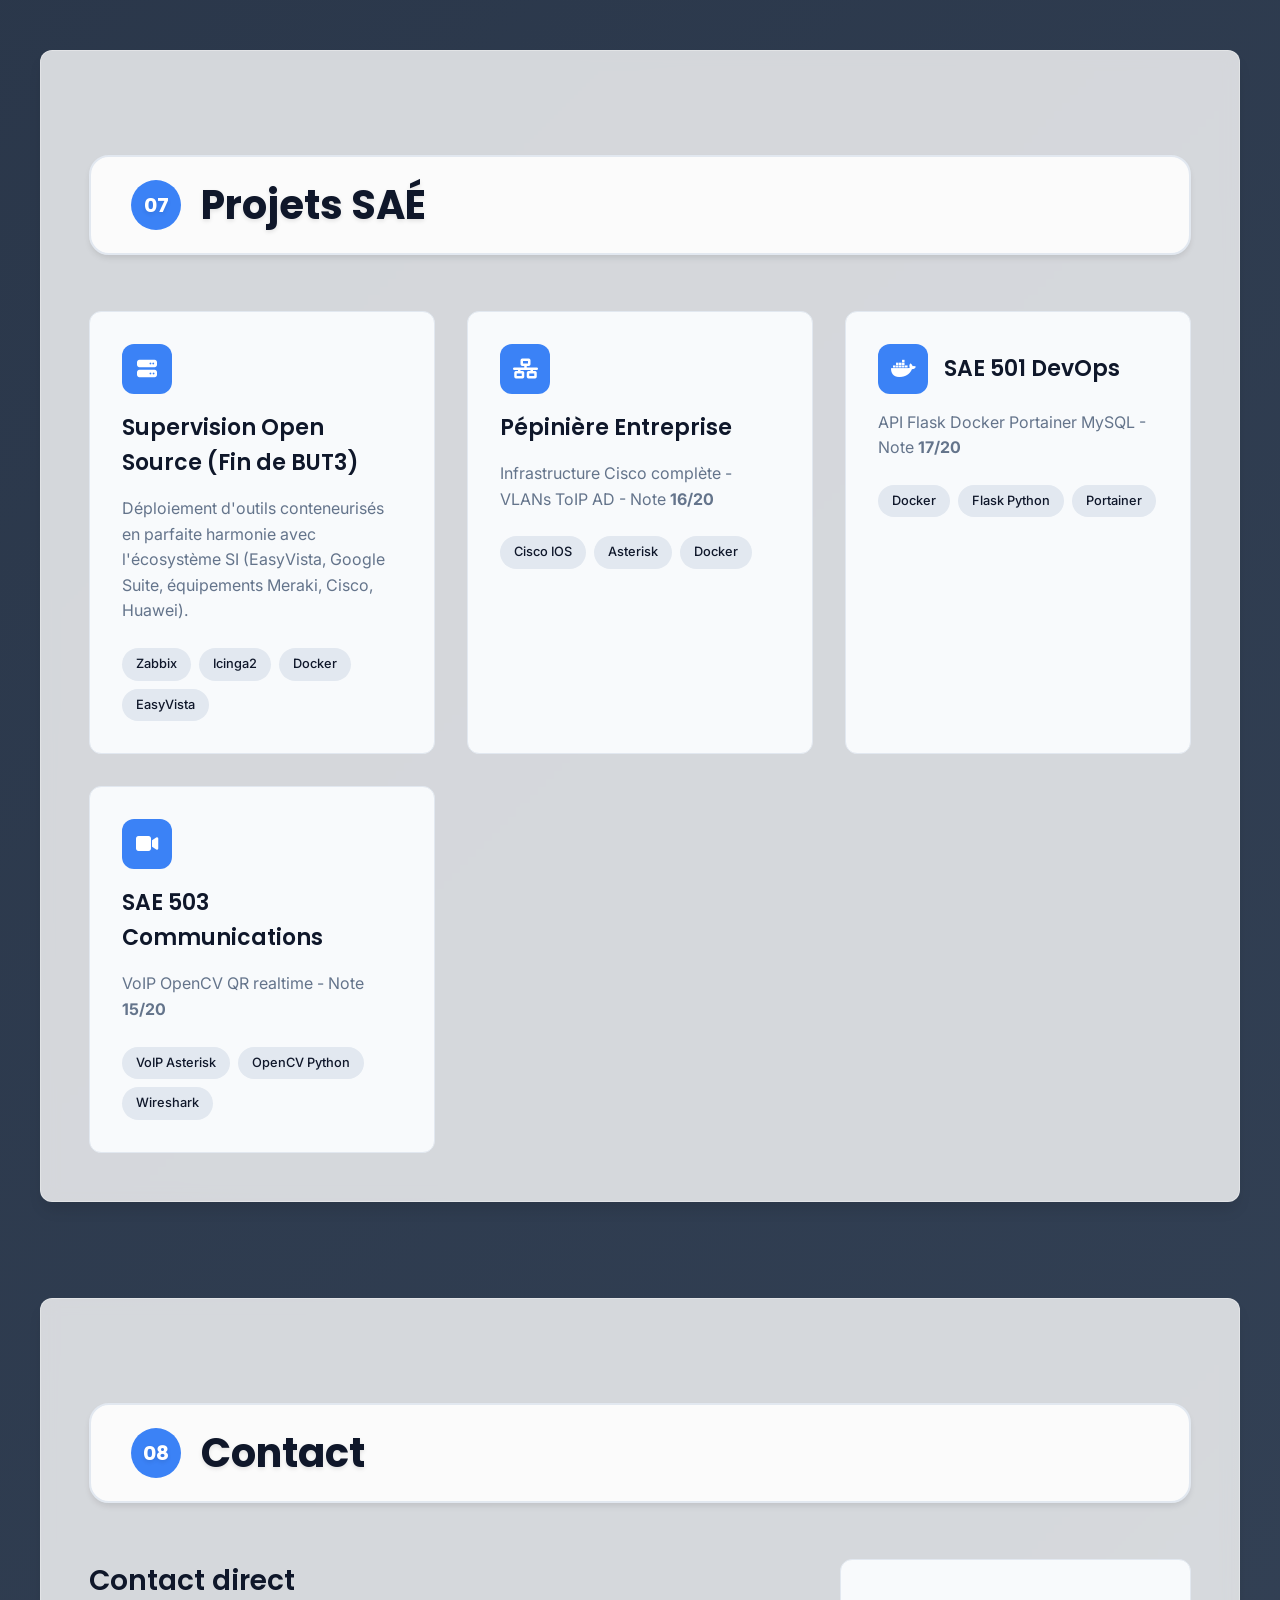
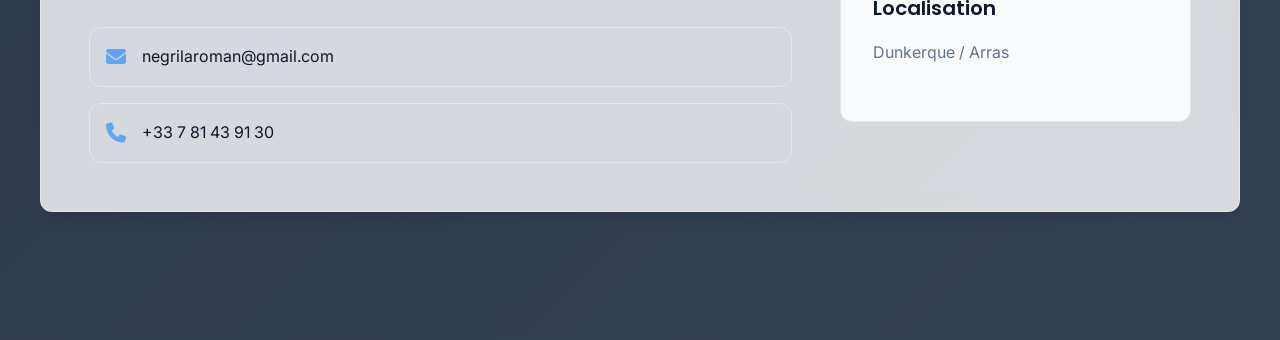
==== commit 70b31aab: "CV : passage d'une recherche d'alternance à une recherche d'emploi en infrastructure - Retrait du Ma" ====
--- a/index.html
+++ b/index.html
@@ -1,500 +1,492 @@
-<!doctype html>
-<html lang="fr">
-  <head>
-    <meta charset="UTF-8" />
-    <meta name="viewport" content="width=device-width, initial-scale=1.0" />
-    <title>Roman Negrila - CV BUT R&T Cybersécurité</title>
-    <link rel="stylesheet" href="css/style.css" />
-    <link
-      rel="stylesheet"
-      href="https://cdnjs.cloudflare.com/ajax/libs/font-awesome/6.5.1/css/all.min.css"
-    />
-    <link
-      href="https://fonts.googleapis.com/css2?family=Inter:wght@200;300;400;500;600;700;800;900&family=JetBrains+Mono:wght@300;400;500&display=swap"
-      rel="stylesheet"
-    />
-    <script
-      src="https://platform.linkedin.com/badges/js/profile.js"
-      async
-      defer
-      type="text/javascript"
-    ></script>
-    <link rel="icon" type="image/png" href="img_Roman_Negrila.png" />
-    <meta
-      name="description"
-      content="CV de Roman Negrila — Étudiant en Mastère MICSI. Recherche alternance Réseaux/Cyber. Spécialités : Cisco, Linux, pfSense, Docker."
-    />
-  </head>
-  <body>
-    <button id="sidebar-toggle" class="sidebar-toggle-btn">
-      <i class="fas fa-bars"></i>
-    </button>
-    <div id="progress-bar"></div>
-
-    <!-- Sidebar Pro -->
-    <aside class="sidebar">
-      <div class="sidebar-top">
-        <div class="profile-pic-small">
-          <img src="img_Roman_Negrila.png" alt="Roman Negrila" />
-        </div>
-        <h1 class="sidebar-name">Roman NEGRILA</h1>
-        <p class="sidebar-role">R&T Cybersécurité</p>
-      </div>
-
-      <nav class="sidebar-nav">
-        <a href="#hero" class="nav-item active">
-          <i class="fas fa-home"></i> Accueil
-        </a>
-        <a href="#education" class="nav-item">
-          <i class="fas fa-graduation-cap"></i> Formation
-        </a>
-        <a href="#experience" class="nav-item">
-          <i class="fas fa-briefcase"></i> Expérience
-        </a>
-        <a href="#skills" class="nav-item">
-          <i class="fas fa-brain"></i> Compétences
-        </a>
-        <a href="#certifications" class="nav-item">
-          <i class="fas fa-certificate"></i> Certifications
-        </a>
-        <a href="#hobbies" class="nav-item">
-          <i class="fas fa-heart"></i> Loisirs & Passions
-        </a>
-        <a href="#projects" class="nav-item">
-          <i class="fas fa-cubes"></i> Projets
-        </a>
-        <a href="#contact" class="nav-item">
-          <i class="fas fa-envelope"></i> Contact
-        </a>
-      </nav>
-
-      <div class="sidebar-bottom">
-        <button onclick="printDedicatedCvPdf()" class="pdf-button">
-          <i class="fas fa-file-pdf"></i> PDF
-        </button>
-      </div>
-    </aside>
-
-    <main class="main-content">
-      <!-- Hero Ultra -->
-      <section id="hero" class="hero-section">
-        <div class="hero-bg"></div>
-        <div class="hero-grid">
-          <div class="hero-text">
-            <div class="badge">Alternance Mastère 2026-2028</div>
-            <h1 class="hero-h1 typing-name">
-              Roman<span class="gradient-text"> NEGRILA</span>
-            </h1>
-            <p class="hero-subtitle">
-              Master MICSI <strong>Réseaux &amp; Cybersécurité</strong>
-            </p>
-            <p style="font-size: 1.1rem; color: #a0a0a0; margin-bottom: 2rem;">
-              Recherche alternance Admin N2/N3 ou Cybersécurité<br>
-              Rythme : 3 semaines entreprise / 1 semaine école
-            </p>
-            <div class="hero-stats">
-              <div class="stat-card">
-                <span class="stat-value">21</span>
-                <span class="stat-label">ans</span>
-              </div>
-              <div class="stat-card">
-                <span class="stat-value">Arras/Dk</span>
-                <span class="stat-label">FR</span>
-              </div>
-              <div class="stat-card">
-                <span class="stat-value">Permis B</span>
-                <span class="stat-label">+</span>
-              </div>
-            </div>
-          </div>
-          <div class="hero-image">
-            <div class="profile-large">
-              <img src="img_Roman_Negrila.png" alt="Roman Negrila" />
-            </div>
-          </div>
-        </div>
-      </section>
-
-      <!-- Formation -->
-      <section id="education" class="section">
-        <div class="section-title">
-          <span class="title-number">02</span>
-          Formation
-        </div>
-        <div class="formation-grid">
-          <div class="formation-card">
-            <div class="formation-date">Oct. 2026 - 2028</div>
-            <h3>Mastère MICSI (Manager en Infrastructures et Cybersécurité)</h3>
-            <p class="formation-school">CESI Arras</p>
-            <p class="formation-desc">
-              Rythme d'alternance : 3 semaines en entreprise / 1 semaine en formation.
-            </p>
-          </div>
-          <div class="formation-card">
-            <div class="formation-date">2022 - 2026 (Diplômé)</div>
-            <h3>BUT Réseaux & Télécommunications</h3>
-            <p class="formation-school">IUT de Béthune</p>
-            <p class="formation-desc">
-              Parcours Cybersécurité - Projets industriels Cisco/Linux.
-            </p>
-          </div>
-          <div class="formation-card">
-            <div class="formation-date">2021 - 2022</div>
-            <h3>Baccalauréat Général</h3>
-            <p class="formation-school">
-              Lycée de l'Europe - Mention Assez Bien
-            </p>
-            <p class="formation-desc">Mathématiques + NSI + Anglais Euro</p>
-          </div>
-        </div>
-      </section>
-
-      <!-- Experience -->
-      <section id="experience" class="section">
-        <div class="section-title">
-          <span class="title-number">03</span>
-          Expérience Professionnelle
-        </div>
-        <div class="formation-grid">
-          <div class="formation-card">
-            <div class="formation-date">Sept. 2024 - Août 2026</div>
-            <h3>Technicien Exploitation Réseau (Alternance 2 ans)</h3>
-            <p class="formation-school">Auchan Retail - Équipe Exploitation Réseau</p>
-            <p class="formation-desc">
-              <strong>Résolution de crises complexes</strong> et d'incidents (bornes WiFi, switch/firewall) via Panorama, SolarWinds, EasyVista, Centreon, Cisco Meraki.<br><br>
-              <strong>Optimisation des processus</strong> de communication avec les techniciens terrain et les fournisseurs (Orange, Sewan, SFR, Linkt) pour le debugging. <br><br>
-              Demandes de services : checks flux, configurations d'équipements et surveillance Starlink.
-            </p>
-          </div>
-        </div>
-      </section>
-
-      <!-- Skills Matrix -->
-      <section id="skills" class="section">
-        <div class="section-title">
-          <span class="title-number">04</span>
-          Compétences
-        </div>
-        <div class="skills-matrix">
-          <div class="skill-column">
-            <h4>Réseaux</h4>
-            <div class="skill-item">
-              <span>Cisco IOS</span>
-              <div class="skill-bar">
-                <div class="skill-fill" style="width: 95%"></div>
-              </div>
-            </div>
-            <div class="skill-item">
-              <span>VLAN/OSPF</span>
-              <div class="skill-bar">
-                <div class="skill-fill" style="width: 90%"></div>
-              </div>
-            </div>
-            <div class="skill-item">
-              <span>QOS / Wireshark</span>
-              <div class="skill-bar">
-                <div class="skill-fill" style="width: 85%"></div>
-              </div>
-            </div>
-          </div>
-          <div class="skill-column">
-            <h4>Systèmes</h4>
-            <div class="skill-item">
-              <span>Linux Server</span>
-              <div class="skill-bar">
-                <div class="skill-fill" style="width: 85%"></div>
-              </div>
-            </div>
-            <div class="skill-item">
-              <span>Docker/Proxmox</span>
-              <div class="skill-bar">
-                <div class="skill-fill" style="width: 80%"></div>
-              </div>
-            </div>
-            <div class="skill-item">
-              <span>Netbox/Netdisco</span>
-              <div class="skill-bar">
-                <div class="skill-fill" style="width: 82%"></div>
-              </div>
-            </div>
-          </div>
-          <div class="skill-column">
-            <h4>Sécurité</h4>
-            <div class="skill-item">
-              <span>pfSense/Firewall</span>
-              <div class="skill-bar">
-                <div class="skill-fill" style="width: 88%"></div>
-              </div>
-            </div>
-            <div class="skill-item">
-              <span>Kali/Pentest</span>
-              <div class="skill-bar">
-                <div class="skill-fill" style="width: 75%"></div>
-              </div>
-            </div>
-          </div>
-          <div class="skill-column">
-            <h4>Dev</h4>
-            <div class="skill-item">
-              <span>Python/Flask</span>
-              <div class="skill-bar">
-                <div class="skill-fill" style="width: 78%"></div>
-              </div>
-            </div>
-            <div class="skill-item">
-              <span>HTML/CSS/JS</span>
-              <div class="skill-bar">
-                <div class="skill-fill" style="width: 85%"></div>
-              </div>
-            </div>
-          </div>
-        </div>
-      </section>
-
-      <!-- Certifications -->
-      <section id="certifications" class="section">
-        <div class="section-title">
-          <span class="title-number">05</span>
-          Certifications
-        </div>
-        <div class="certifs-grid">
-          <div class="certif-card">
-            <img src="images/certifs/logo_ccna.png" alt="CCNA" class="certif-logo" />
-            <h4>Cisco CCNA</h4>
-            <p>
-              Cisco Certified Network Associate
-              <em>(en cours de préparation)</em>
-            </p>
-          </div>
-          <div class="certif-card">
-            <img src="images/certifs/logo_toeic.png" alt="TOEIC" class="certif-logo" />
-            <h4>TOEIC</h4>
-            <p>Anglais Professionnel - B2</p>
-          </div>
-          <div class="certif-card">
-            <img src="images/certifs/logo_pix.png" alt="Pix" class="certif-logo" />
-            <h4>PIX Numérique</h4>
-            <p>Compétences Digitales</p>
-          </div>
-          <div class="certif-card">
-            <img src="images/certifs/logo_anssi.png" alt="ANSSI" class="certif-logo" />
-            <h4>ANSSI SecNum</h4>
-            <p>Sécurité Numérique</p>
-          </div>
-        </div>
-      </section>
-
-      <!-- Loisirs & Passions -->
-      <section id="hobbies" class="section">
-        <div id="particles-js"></div>
-        <div class="content-above-particles">
-          <div class="section-title">
-            <span class="title-number">06</span>
-            Loisirs & Passions
-          </div>
-          <div class="hobbies-grid">
-            <div class="hobby-card music" data-hobby-id="music">
-              <div class="hobby-icon"><i class="fas fa-music"></i></div>
-              <h3>Musique</h3>
-              <p>
-                Artiste depuis 3 ans, je crée des musiques et les diffuse sur les plateformes de streaming.
-              </p>
-              <div class="hobby-glow"></div>
-            </div>
-            <div class="hobby-card it" data-hobby-id="it">
-              <div class="hobby-icon"><i class="fas fa-laptop-code"></i></div>
-              <h3>Informatique & Réseaux</h3>
-              <p>
-                Passionné par l'infrastructure, je teste et configure switches et points d'accès à domicile, explorant les limites du réseau.
-              </p>
-              <div class="hobby-glow"></div>
-            </div>
-            <div class="hobby-card gaming" data-hobby-id="gaming">
-              <div class="hobby-icon"><i class="fas fa-gamepad"></i></div>
-              <h3>Jeux Vidéo</h3>
-              <p>
-                Adepte des défis, je maîtrise les Souls-like (Sekiro, Dark Souls, Elden Ring) et m'immerge dans des univers riches comme Ghost of Tsushima.
-              </p>
-              <div class="hobby-glow"></div>
-            </div>
-          </div>
-        </div>
-      </section>
-
-      <!-- Projets -->
-      <section id="projects" class="section">
-        <div class="section-title">
-          <span class="title-number">07</span>
-          Projets SAÉ
-        </div>
-        <div class="projects-grid">
-          <div class="project-card" data-project-id="supervision_but3">
-            <div class="project-header">
-              <i class="fas fa-server project-icon"></i>
-              <h4>Supervision Open Source (Fin de BUT3)</h4>
-            </div>
-            <p>
-              Déploiement d'outils conteneurisés en parfaite harmonie avec l'écosystème SI (EasyVista, Google Suite, équipements Meraki, Cisco, Huawei).
-            </p>
-            <div class="project-tags">
-              <span>Zabbix</span>
-              <span>Icinga2</span>
-              <span>Docker</span>
-              <span>EasyVista</span>
-            </div>
-          </div>
-          <div class="project-card" data-project-id="pepiniere">
-            <div class="project-header">
-              <i class="fas fa-network-wired project-icon"></i>
-              <h4>Pépinière Entreprise</h4>
-            </div>
-            <p>
-              Infrastructure Cisco complète - VLANs ToIP AD - Note <strong>16/20</strong>
-            </p>
-            <div class="project-tags">
-              <span>Cisco IOS</span>
-              <span>Asterisk</span>
-              <span>Docker</span>
-            </div>
-          </div>
-          <div class="project-card" data-project-id="sae501">
-            <div class="project-header">
-              <i class="fab fa-docker project-icon"></i>
-              <h4>SAE 501 DevOps</h4>
-            </div>
-            <p>
-              API Flask Docker Portainer MySQL - Note <strong>17/20</strong>
-            </p>
-            <div class="project-tags">
-              <span>Docker</span>
-              <span>Flask Python</span>
-              <span>Portainer</span>
-            </div>
-          </div>
-          <div class="project-card" data-project-id="sae503">
-            <div class="project-header">
-              <i class="fas fa-video project-icon"></i>
-              <h4>SAE 503 Communications</h4>
-            </div>
-            <p>VoIP OpenCV QR realtime - Note <strong>15/20</strong></p>
-            <div class="project-tags">
-              <span>VoIP Asterisk</span>
-              <span>OpenCV Python</span>
-              <span>Wireshark</span>
-            </div>
-          </div>
-        </div>
-      </section>
-
-      <!-- Contact -->
-      <section id="contact" class="section">
-        <div class="section-title">
-          <span class="title-number">08</span>
-          Contact
-        </div>
-        <div class="contact-wrapper">
-          <div class="contact-main">
-            <h3>Contact direct</h3>
-            <div class="contact-links">
-              <a href="mailto:negrilaroman@gmail.com" class="contact-link">
-                <i class="fas fa-envelope"></i> negrilaroman@gmail.com
-              </a>
-              <a href="tel:+33781439130" class="contact-link">
-                <i class="fas fa-phone"></i> +33 7 81 43 91 30
-              </a>
-            </div>
-          </div>
-          <div class="contact-side">
-            <h4>Localisation</h4>
-            <p>Dunkerque / Arras</p>
-            <div
-              class="badge-base LI-profile-badge"
-              data-locale="fr_FR"
-              data-size="medium"
-              data-theme="light"
-              data-type="VERTICAL"
-              data-vanity="roman-negrila"
-              data-version="v1"
-            >
-              <a
-                class="badge-base__link LI-simple-link"
-                href="https://fr.linkedin.com/in/roman-negrila?trk=profile-badge"
-              ></a>
-            </div>
-          </div>
-        </div>
-      </section>
-    </main>
-
-    <!-- Modal Overlay -->
-    <div id="modal-overlay" class="modal-overlay">
-      <div class="modal-content">
-        <button class="modal-close" onclick="closeModal()">
-          <i class="fas fa-times"></i>
-        </button>
-        <div id="modal-body"></div>
-      </div>
-    </div>
-    <div id="lightbox-overlay" class="lightbox-overlay">
-      <div class="lightbox-content">
-        <span class="lightbox-close">&times;</span>
-        <img id="lightbox-image" src="" alt="Image en plein écran" />
-        <div id="lightbox-description" class="lightbox-description"></div>
-      </div>
-    </div>
-
-    <div id="bg-particles"></div>
-    <script src="js/modals.js"></script>
-    <script src="js/main.js"></script>
-    <!-- Scripts Particles.js -->
-    <script src="https://cdn.jsdelivr.net/npm/particles.js@2.0.0/particles.min.js"></script>
-    <script>
-      particlesJS("bg-particles", {
-        particles: {
-          number: { value: 80, density: { enable: true, value_area: 1000 } },
-          color: { value: "#ffffff" },
-          shape: { type: "circle" },
-          opacity: { value: 0.3, random: true },
-          size: { value: 3, random: true },
-          line_linked: {
-            enable: true,
-            distance: 150,
-            color: "#ffffff",
-            opacity: 0.15,
-            width: 1,
-          },
-          move: {
-            enable: true,
-            speed: 0.5,
-            direction: "none",
-            random: true,
-            straight: false,
-            out_mode: "out",
-            bounce: false,
-          },
-        },
-        interactivity: {
-          detect_on: "canvas",
-          events: {
-            onhover: { enable: true, mode: "bubble" },
-            onclick: { enable: false },
-          },
-          modes: {
-            bubble: {
-              distance: 200,
-              size: 4,
-              duration: 2,
-              opacity: 0.4,
-              speed: 3,
-            },
-          },
-        },
-        retina_detect: true,
-      });
-
-      particlesJS.load("particles-js", "assets/particles.json", function () {
-        console.log("callback - particles.js config loaded");
-      });
-    </script>
-  </body>
-</html>
+<!doctype html>
+<html lang="fr">
+  <head>
+    <meta charset="UTF-8" />
+    <meta name="viewport" content="width=device-width, initial-scale=1.0" />
+    <title>Roman Negrila - CV Technicien Infrastructure &amp; Réseaux</title>
+    <link rel="stylesheet" href="css/style.css" />
+    <link
+      rel="stylesheet"
+      href="https://cdnjs.cloudflare.com/ajax/libs/font-awesome/6.5.1/css/all.min.css"
+    />
+    <link
+      href="https://fonts.googleapis.com/css2?family=Inter:wght@200;300;400;500;600;700;800;900&family=JetBrains+Mono:wght@300;400;500&display=swap"
+      rel="stylesheet"
+    />
+    <script
+      src="https://platform.linkedin.com/badges/js/profile.js"
+      async
+      defer
+      type="text/javascript"
+    ></script>
+    <link rel="icon" type="image/png" href="img_Roman_Negrila.png" />
+    <meta
+      name="description"
+      content="CV de Roman Negrila, technicien infrastructure et réseaux diplômé d'un BUT R&amp;T (Bac+3). Recherche un poste en infrastructure / support IT. Cisco, Linux, EasyVista, supervision, Docker."
+    />
+  </head>
+  <body>
+    <button id="sidebar-toggle" class="sidebar-toggle-btn">
+      <i class="fas fa-bars"></i>
+    </button>
+    <div id="progress-bar"></div>
+
+    <!-- Sidebar Pro -->
+    <aside class="sidebar">
+      <div class="sidebar-top">
+        <div class="profile-pic-small">
+          <img src="img_Roman_Negrila.png" alt="Roman Negrila" />
+        </div>
+        <h1 class="sidebar-name">Roman NEGRILA</h1>
+        <p class="sidebar-role">Technicien Infrastructure &amp; Réseaux</p>
+      </div>
+
+      <nav class="sidebar-nav">
+        <a href="#hero" class="nav-item active">
+          <i class="fas fa-home"></i> Accueil
+        </a>
+        <a href="#education" class="nav-item">
+          <i class="fas fa-graduation-cap"></i> Formation
+        </a>
+        <a href="#experience" class="nav-item">
+          <i class="fas fa-briefcase"></i> Expérience
+        </a>
+        <a href="#skills" class="nav-item">
+          <i class="fas fa-brain"></i> Compétences
+        </a>
+        <a href="#certifications" class="nav-item">
+          <i class="fas fa-certificate"></i> Certifications
+        </a>
+        <a href="#hobbies" class="nav-item">
+          <i class="fas fa-heart"></i> Loisirs & Passions
+        </a>
+        <a href="#projects" class="nav-item">
+          <i class="fas fa-cubes"></i> Projets
+        </a>
+        <a href="#contact" class="nav-item">
+          <i class="fas fa-envelope"></i> Contact
+        </a>
+      </nav>
+
+      <div class="sidebar-bottom">
+        <button onclick="printDedicatedCvPdf()" class="pdf-button">
+          <i class="fas fa-file-pdf"></i> PDF
+        </button>
+      </div>
+    </aside>
+
+    <main class="main-content">
+      <!-- Hero Ultra -->
+      <section id="hero" class="hero-section">
+        <div class="hero-bg"></div>
+        <div class="hero-grid">
+          <div class="hero-text">
+            <div class="badge">Disponible pour un poste en CDI / CDD</div>
+            <h1 class="hero-h1 typing-name">
+              Roman<span class="gradient-text"> NEGRILA</span>
+            </h1>
+            <p class="hero-subtitle">
+              Technicien <strong>Infrastructure &amp; Réseaux</strong>
+            </p>
+            <p style="font-size: 1.1rem; color: #a0a0a0; margin-bottom: 2rem;">
+              Diplômé BUT R&amp;T (Bac+3), 2 ans d'expérience en exploitation réseau<br>
+              Recherche un poste en infrastructure / support IT
+            </p>
+            <div class="hero-stats">
+              <div class="stat-card">
+                <span class="stat-value">21</span>
+                <span class="stat-label">ans</span>
+              </div>
+              <div class="stat-card">
+                <span class="stat-value">Arras/Dk</span>
+                <span class="stat-label">FR</span>
+              </div>
+              <div class="stat-card">
+                <span class="stat-value">Permis B</span>
+                <span class="stat-label">+</span>
+              </div>
+            </div>
+          </div>
+          <div class="hero-image">
+            <div class="profile-large">
+              <img src="img_Roman_Negrila.png" alt="Roman Negrila" />
+            </div>
+          </div>
+        </div>
+      </section>
+
+      <!-- Formation -->
+      <section id="education" class="section">
+        <div class="section-title">
+          <span class="title-number">02</span>
+          Formation
+        </div>
+        <div class="formation-grid">
+          <div class="formation-card">
+            <div class="formation-date">2022 - 2026 (Diplômé)</div>
+            <h3>BUT Réseaux &amp; Télécommunications (Bac+3)</h3>
+            <p class="formation-school">IUT de Béthune</p>
+            <p class="formation-desc">
+              Parcours Cybersécurité - Projets industriels Cisco/Linux.
+            </p>
+          </div>
+          <div class="formation-card">
+            <div class="formation-date">2021 - 2022</div>
+            <h3>Baccalauréat Général</h3>
+            <p class="formation-school">
+              Lycée de l'Europe - Mention Assez Bien
+            </p>
+            <p class="formation-desc">Mathématiques + NSI + Anglais Euro</p>
+          </div>
+        </div>
+      </section>
+
+      <!-- Experience -->
+      <section id="experience" class="section">
+        <div class="section-title">
+          <span class="title-number">03</span>
+          Expérience Professionnelle
+        </div>
+        <div class="formation-grid">
+          <div class="formation-card">
+            <div class="formation-date">Sept. 2024 - Août 2026</div>
+            <h3>Technicien Exploitation Réseau (alternance, 2 ans)</h3>
+            <p class="formation-school">Auchan Retail - Équipe Exploitation Réseau</p>
+            <p class="formation-desc">
+              <strong>Résolution de crises complexes</strong> et d'incidents (bornes WiFi, switch/firewall) via Panorama, SolarWinds, EasyVista, Centreon, Cisco Meraki.<br><br>
+              <strong>Optimisation des processus</strong> de communication avec les techniciens terrain et les fournisseurs (Orange, Sewan, SFR, Linkt) pour le debugging. <br><br>
+              Demandes de services : checks flux, configurations d'équipements et surveillance Starlink.
+            </p>
+          </div>
+        </div>
+      </section>
+
+      <!-- Skills Matrix -->
+      <section id="skills" class="section">
+        <div class="section-title">
+          <span class="title-number">04</span>
+          Compétences
+        </div>
+        <div class="skills-matrix">
+          <div class="skill-column">
+            <h4>Réseaux</h4>
+            <div class="skill-item">
+              <span>Cisco IOS</span>
+              <div class="skill-bar">
+                <div class="skill-fill" style="width: 95%"></div>
+              </div>
+            </div>
+            <div class="skill-item">
+              <span>VLAN/OSPF</span>
+              <div class="skill-bar">
+                <div class="skill-fill" style="width: 90%"></div>
+              </div>
+            </div>
+            <div class="skill-item">
+              <span>QOS / Wireshark</span>
+              <div class="skill-bar">
+                <div class="skill-fill" style="width: 85%"></div>
+              </div>
+            </div>
+          </div>
+          <div class="skill-column">
+            <h4>Systèmes</h4>
+            <div class="skill-item">
+              <span>Linux Server</span>
+              <div class="skill-bar">
+                <div class="skill-fill" style="width: 85%"></div>
+              </div>
+            </div>
+            <div class="skill-item">
+              <span>Docker/Proxmox</span>
+              <div class="skill-bar">
+                <div class="skill-fill" style="width: 80%"></div>
+              </div>
+            </div>
+            <div class="skill-item">
+              <span>Netbox/Netdisco</span>
+              <div class="skill-bar">
+                <div class="skill-fill" style="width: 82%"></div>
+              </div>
+            </div>
+          </div>
+          <div class="skill-column">
+            <h4>Sécurité</h4>
+            <div class="skill-item">
+              <span>pfSense/Firewall</span>
+              <div class="skill-bar">
+                <div class="skill-fill" style="width: 88%"></div>
+              </div>
+            </div>
+            <div class="skill-item">
+              <span>Kali/Pentest</span>
+              <div class="skill-bar">
+                <div class="skill-fill" style="width: 75%"></div>
+              </div>
+            </div>
+          </div>
+          <div class="skill-column">
+            <h4>Dev</h4>
+            <div class="skill-item">
+              <span>Python/Flask</span>
+              <div class="skill-bar">
+                <div class="skill-fill" style="width: 78%"></div>
+              </div>
+            </div>
+            <div class="skill-item">
+              <span>HTML/CSS/JS</span>
+              <div class="skill-bar">
+                <div class="skill-fill" style="width: 85%"></div>
+              </div>
+            </div>
+          </div>
+        </div>
+      </section>
+
+      <!-- Certifications -->
+      <section id="certifications" class="section">
+        <div class="section-title">
+          <span class="title-number">05</span>
+          Certifications
+        </div>
+        <div class="certifs-grid">
+          <div class="certif-card">
+            <img src="images/certifs/logo_ccna.png" alt="CCNA" class="certif-logo" />
+            <h4>Cisco CCNA</h4>
+            <p>
+              Cisco Certified Network Associate
+              <em>(en cours de préparation)</em>
+            </p>
+          </div>
+          <div class="certif-card">
+            <img src="images/certifs/logo_toeic.png" alt="TOEIC" class="certif-logo" />
+            <h4>TOEIC</h4>
+            <p>Anglais Professionnel - B2</p>
+          </div>
+          <div class="certif-card">
+            <img src="images/certifs/logo_pix.png" alt="Pix" class="certif-logo" />
+            <h4>PIX Numérique</h4>
+            <p>Compétences Digitales</p>
+          </div>
+          <div class="certif-card">
+            <img src="images/certifs/logo_anssi.png" alt="ANSSI" class="certif-logo" />
+            <h4>ANSSI SecNum</h4>
+            <p>Sécurité Numérique</p>
+          </div>
+        </div>
+      </section>
+
+      <!-- Loisirs & Passions -->
+      <section id="hobbies" class="section">
+        <div id="particles-js"></div>
+        <div class="content-above-particles">
+          <div class="section-title">
+            <span class="title-number">06</span>
+            Loisirs & Passions
+          </div>
+          <div class="hobbies-grid">
+            <div class="hobby-card music" data-hobby-id="music">
+              <div class="hobby-icon"><i class="fas fa-music"></i></div>
+              <h3>Musique</h3>
+              <p>
+                Artiste depuis 3 ans, je crée des musiques et les diffuse sur les plateformes de streaming.
+              </p>
+              <div class="hobby-glow"></div>
+            </div>
+            <div class="hobby-card it" data-hobby-id="it">
+              <div class="hobby-icon"><i class="fas fa-laptop-code"></i></div>
+              <h3>Informatique & Réseaux</h3>
+              <p>
+                Passionné par l'infrastructure, je teste et configure switches et points d'accès à domicile, explorant les limites du réseau.
+              </p>
+              <div class="hobby-glow"></div>
+            </div>
+            <div class="hobby-card gaming" data-hobby-id="gaming">
+              <div class="hobby-icon"><i class="fas fa-gamepad"></i></div>
+              <h3>Jeux Vidéo</h3>
+              <p>
+                Adepte des défis, je maîtrise les Souls-like (Sekiro, Dark Souls, Elden Ring) et m'immerge dans des univers riches comme Ghost of Tsushima.
+              </p>
+              <div class="hobby-glow"></div>
+            </div>
+          </div>
+        </div>
+      </section>
+
+      <!-- Projets -->
+      <section id="projects" class="section">
+        <div class="section-title">
+          <span class="title-number">07</span>
+          Projets SAÉ
+        </div>
+        <div class="projects-grid">
+          <div class="project-card" data-project-id="supervision_but3">
+            <div class="project-header">
+              <i class="fas fa-server project-icon"></i>
+              <h4>Supervision Open Source (Fin de BUT3)</h4>
+            </div>
+            <p>
+              Déploiement d'outils conteneurisés en parfaite harmonie avec l'écosystème SI (EasyVista, Google Suite, équipements Meraki, Cisco, Huawei).
+            </p>
+            <div class="project-tags">
+              <span>Zabbix</span>
+              <span>Icinga2</span>
+              <span>Docker</span>
+              <span>EasyVista</span>
+            </div>
+          </div>
+          <div class="project-card" data-project-id="pepiniere">
+            <div class="project-header">
+              <i class="fas fa-network-wired project-icon"></i>
+              <h4>Pépinière Entreprise</h4>
+            </div>
+            <p>
+              Infrastructure Cisco complète - VLANs ToIP AD - Note <strong>16/20</strong>
+            </p>
+            <div class="project-tags">
+              <span>Cisco IOS</span>
+              <span>Asterisk</span>
+              <span>Docker</span>
+            </div>
+          </div>
+          <div class="project-card" data-project-id="sae501">
+            <div class="project-header">
+              <i class="fab fa-docker project-icon"></i>
+              <h4>SAE 501 DevOps</h4>
+            </div>
+            <p>
+              API Flask Docker Portainer MySQL - Note <strong>17/20</strong>
+            </p>
+            <div class="project-tags">
+              <span>Docker</span>
+              <span>Flask Python</span>
+              <span>Portainer</span>
+            </div>
+          </div>
+          <div class="project-card" data-project-id="sae503">
+            <div class="project-header">
+              <i class="fas fa-video project-icon"></i>
+              <h4>SAE 503 Communications</h4>
+            </div>
+            <p>VoIP OpenCV QR realtime - Note <strong>15/20</strong></p>
+            <div class="project-tags">
+              <span>VoIP Asterisk</span>
+              <span>OpenCV Python</span>
+              <span>Wireshark</span>
+            </div>
+          </div>
+        </div>
+      </section>
+
+      <!-- Contact -->
+      <section id="contact" class="section">
+        <div class="section-title">
+          <span class="title-number">08</span>
+          Contact
+        </div>
+        <div class="contact-wrapper">
+          <div class="contact-main">
+            <h3>Contact direct</h3>
+            <div class="contact-links">
+              <a href="mailto:negrilaroman@gmail.com" class="contact-link">
+                <i class="fas fa-envelope"></i> negrilaroman@gmail.com
+              </a>
+              <a href="tel:+33781439130" class="contact-link">
+                <i class="fas fa-phone"></i> +33 7 81 43 91 30
+              </a>
+            </div>
+          </div>
+          <div class="contact-side">
+            <h4>Localisation</h4>
+            <p>Dunkerque / Arras</p>
+            <div
+              class="badge-base LI-profile-badge"
+              data-locale="fr_FR"
+              data-size="medium"
+              data-theme="light"
+              data-type="VERTICAL"
+              data-vanity="roman-negrila"
+              data-version="v1"
+            >
+              <a
+                class="badge-base__link LI-simple-link"
+                href="https://fr.linkedin.com/in/roman-negrila?trk=profile-badge"
+              ></a>
+            </div>
+          </div>
+        </div>
+      </section>
+    </main>
+
+    <!-- Modal Overlay -->
+    <div id="modal-overlay" class="modal-overlay">
+      <div class="modal-content">
+        <button class="modal-close" onclick="closeModal()">
+          <i class="fas fa-times"></i>
+        </button>
+        <div id="modal-body"></div>
+      </div>
+    </div>
+    <div id="lightbox-overlay" class="lightbox-overlay">
+      <div class="lightbox-content">
+        <span class="lightbox-close">&times;</span>
+        <img id="lightbox-image" src="" alt="Image en plein écran" />
+        <div id="lightbox-description" class="lightbox-description"></div>
+      </div>
+    </div>
+
+    <div id="bg-particles"></div>
+    <script src="js/modals.js"></script>
+    <script src="js/main.js"></script>
+    <!-- Scripts Particles.js -->
+    <script src="https://cdn.jsdelivr.net/npm/particles.js@2.0.0/particles.min.js"></script>
+    <script>
+      particlesJS("bg-particles", {
+        particles: {
+          number: { value: 80, density: { enable: true, value_area: 1000 } },
+          color: { value: "#ffffff" },
+          shape: { type: "circle" },
+          opacity: { value: 0.3, random: true },
+          size: { value: 3, random: true },
+          line_linked: {
+            enable: true,
+            distance: 150,
+            color: "#ffffff",
+            opacity: 0.15,
+            width: 1,
+          },
+          move: {
+            enable: true,
+            speed: 0.5,
+            direction: "none",
+            random: true,
+            straight: false,
+            out_mode: "out",
+            bounce: false,
+          },
+        },
+        interactivity: {
+          detect_on: "canvas",
+          events: {
+            onhover: { enable: true, mode: "bubble" },
+            onclick: { enable: false },
+          },
+          modes: {
+            bubble: {
+              distance: 200,
+              size: 4,
+              duration: 2,
+              opacity: 0.4,
+              speed: 3,
+            },
+          },
+        },
+        retina_detect: true,
+      });
+
+      particlesJS.load("particles-js", "assets/particles.json", function () {
+        console.log("callback - particles.js config loaded");
+      });
+    </script>
+  </body>
+</html>
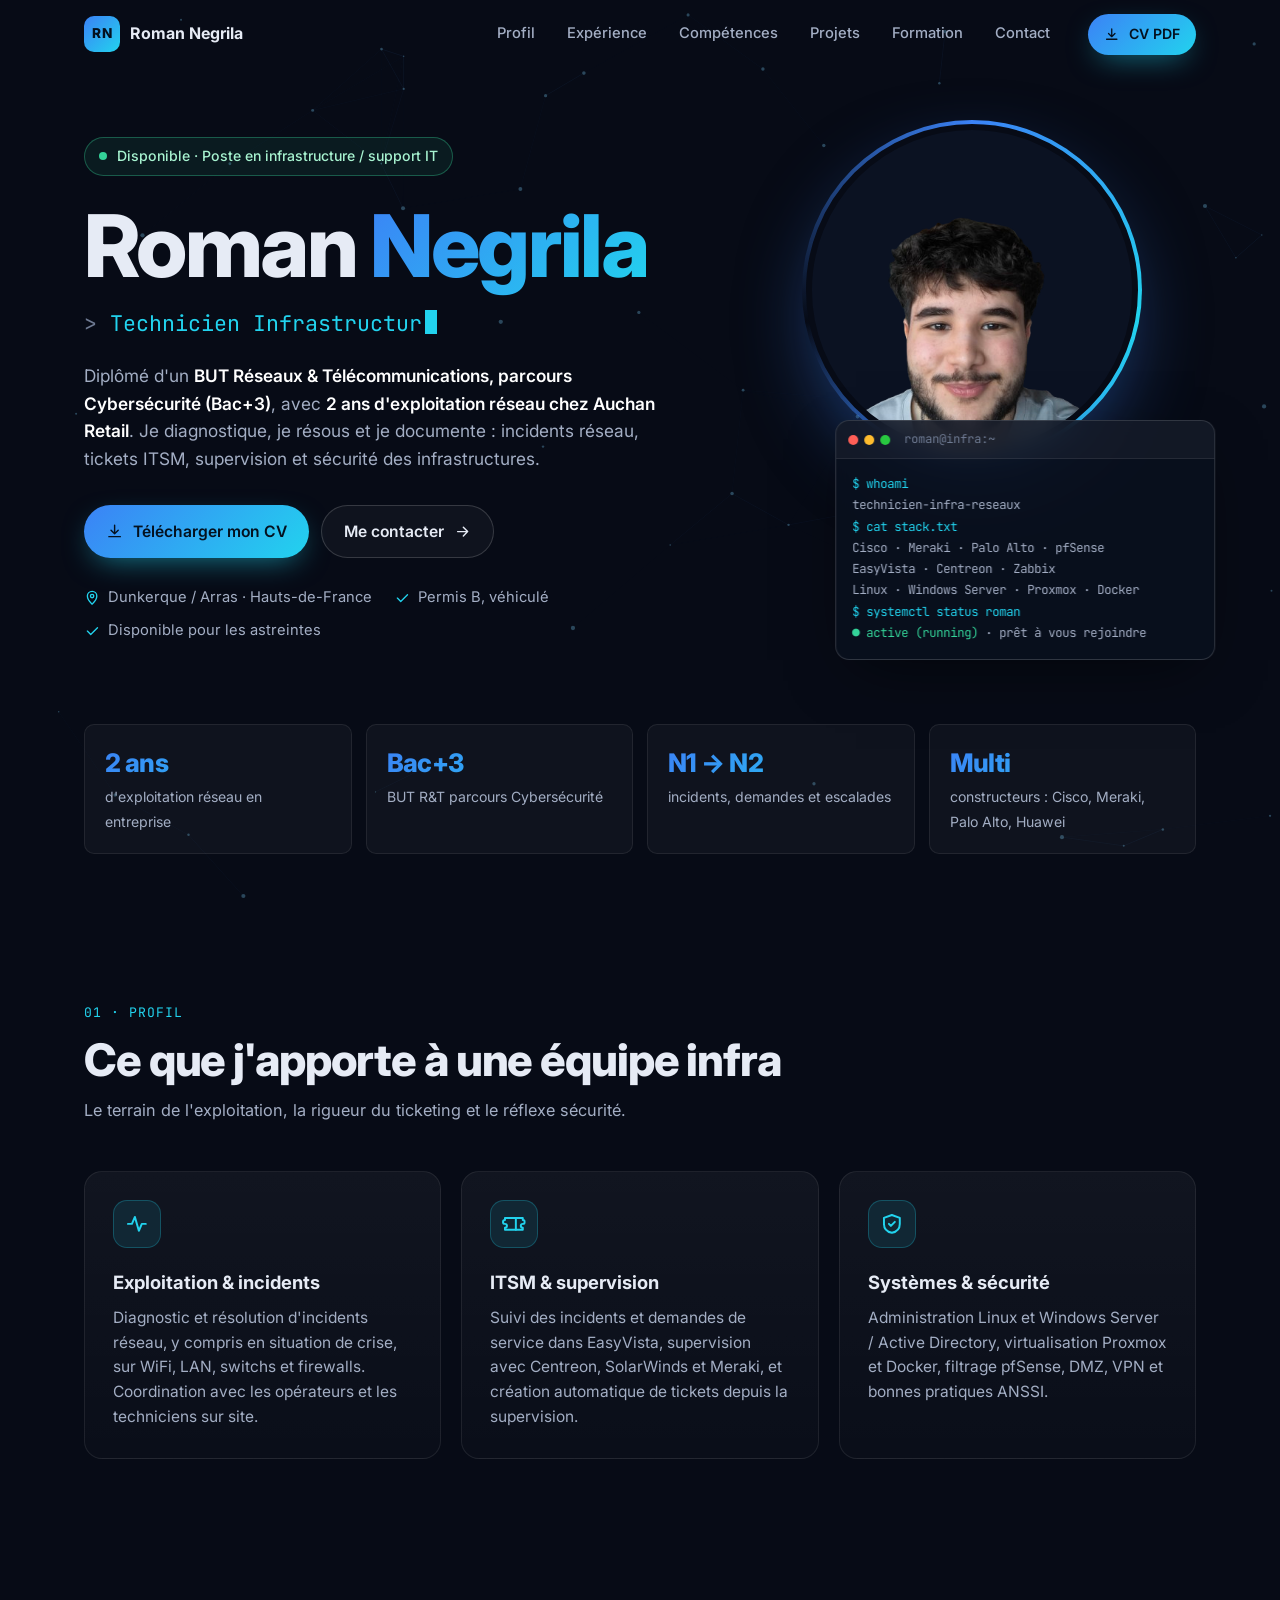
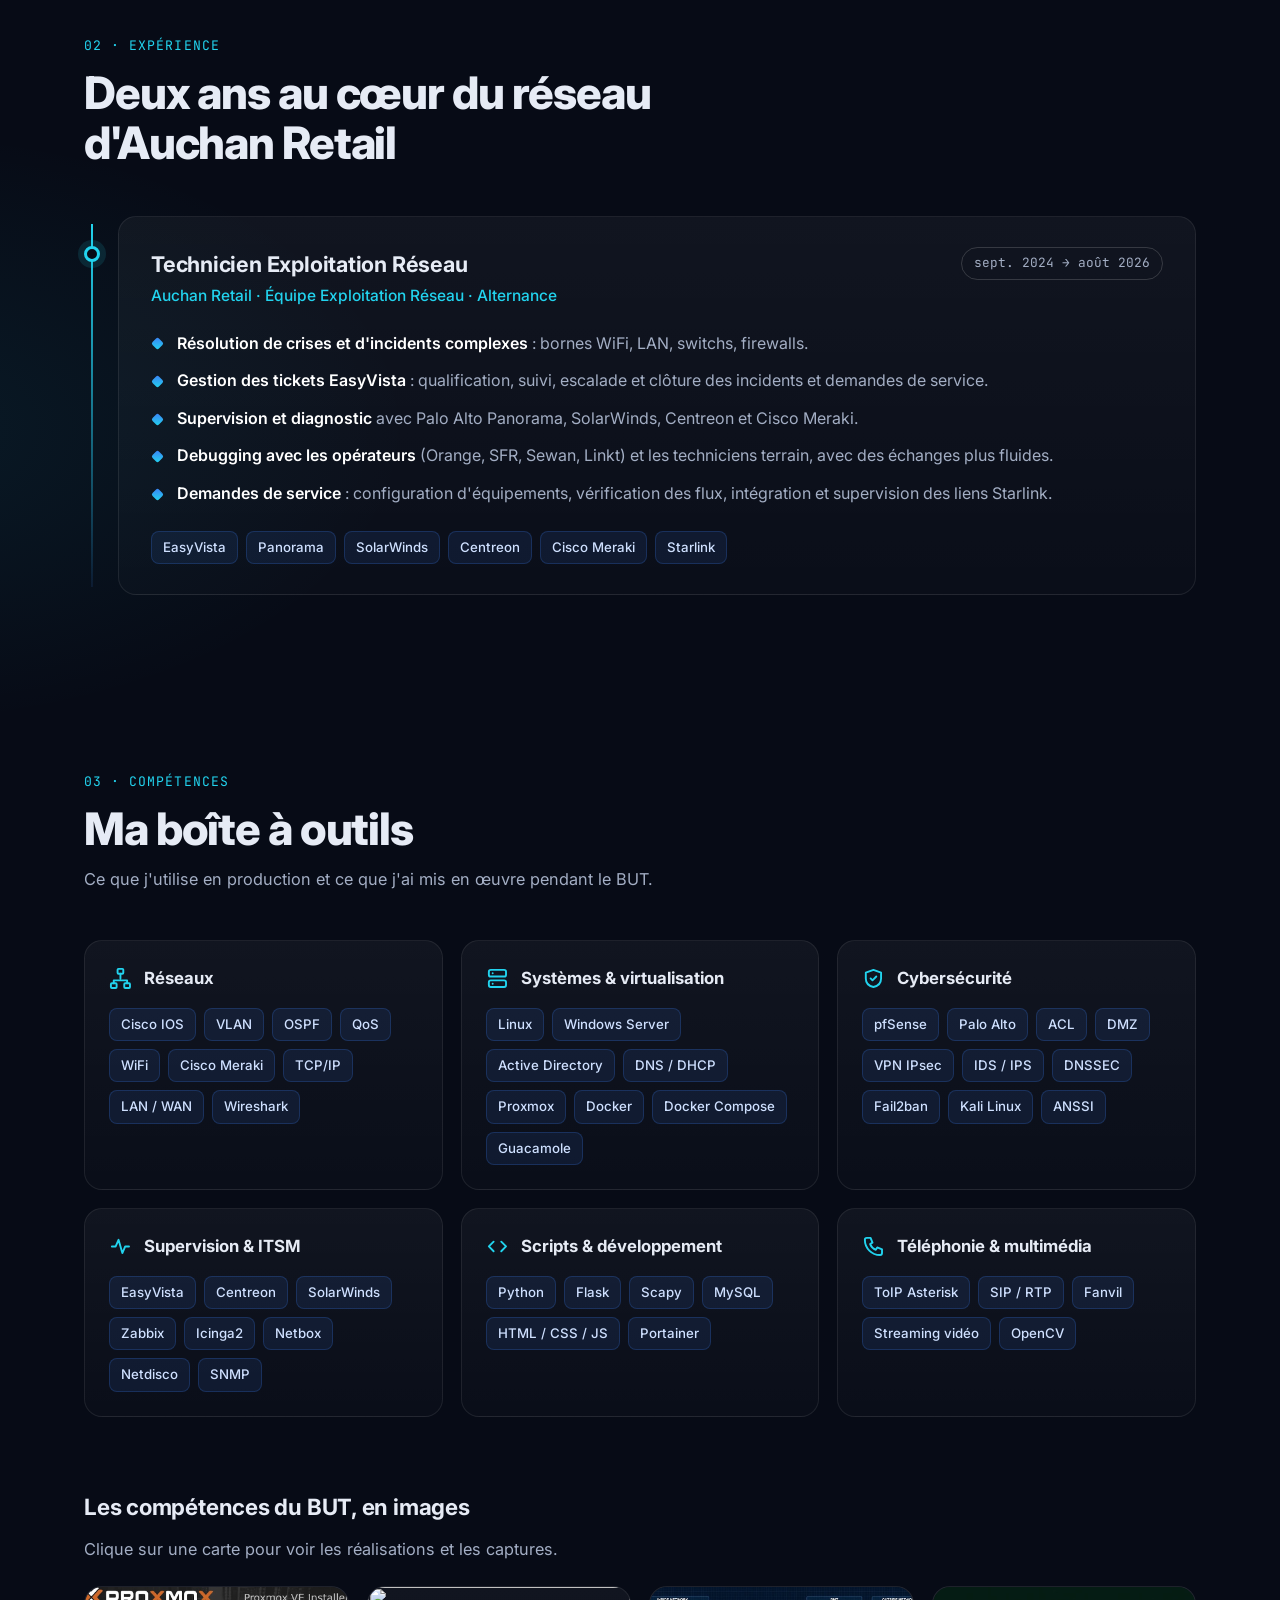
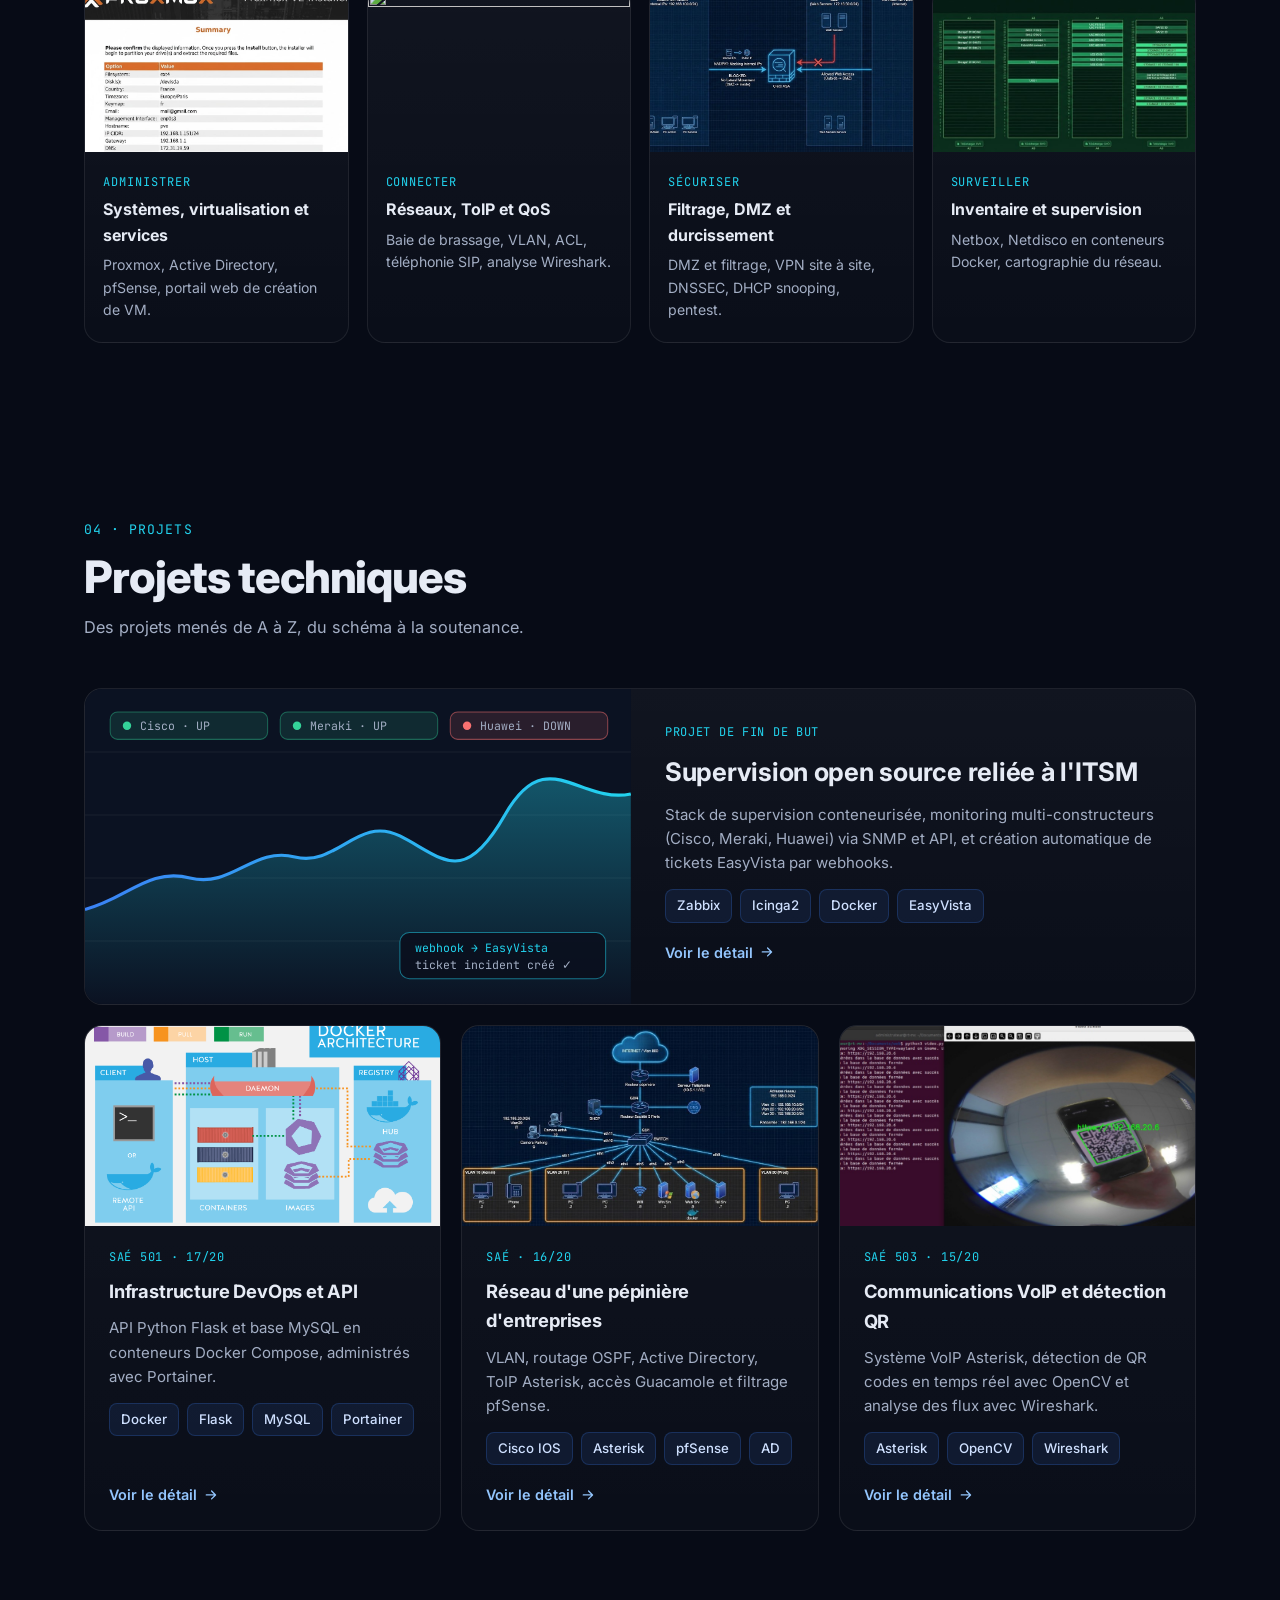
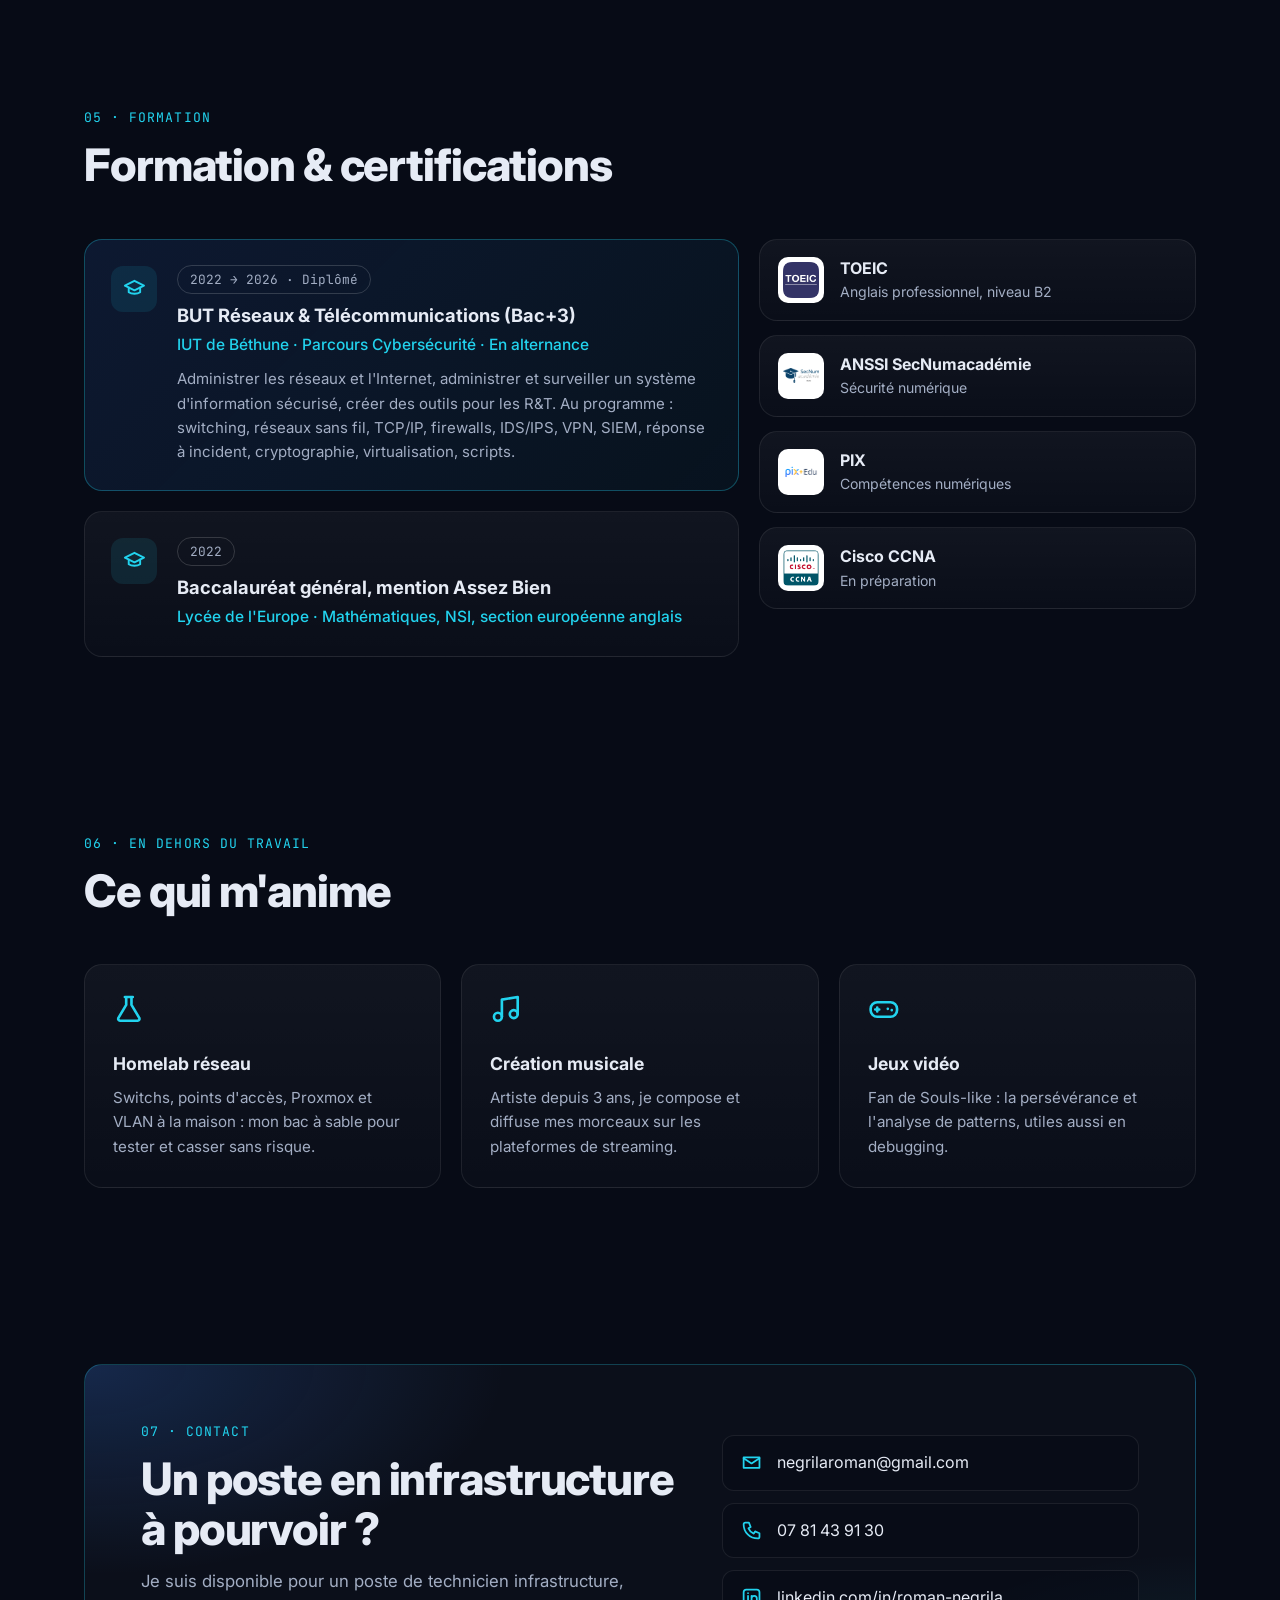
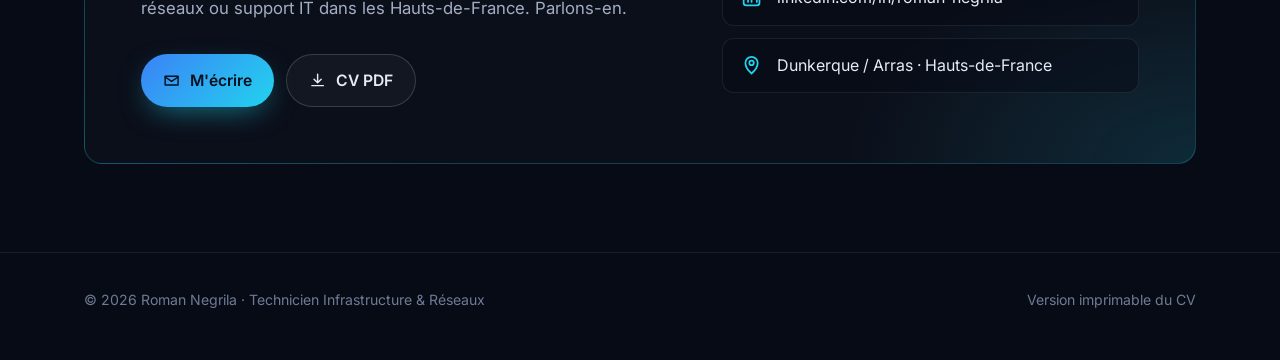
==== commit 5a45389a: "Refonte visuelle du CV web et du CV PDF - Site : nouveau design sombre (hero avec terminal, chiffres" ====
--- a/index.html
+++ b/index.html
@@ -1,492 +1,440 @@
 <!doctype html>
 <html lang="fr">
-  <head>
-    <meta charset="UTF-8" />
-    <meta name="viewport" content="width=device-width, initial-scale=1.0" />
-    <title>Roman Negrila - CV Technicien Infrastructure &amp; Réseaux</title>
-    <link rel="stylesheet" href="css/style.css" />
-    <link
-      rel="stylesheet"
-      href="https://cdnjs.cloudflare.com/ajax/libs/font-awesome/6.5.1/css/all.min.css"
-    />
-    <link
-      href="https://fonts.googleapis.com/css2?family=Inter:wght@200;300;400;500;600;700;800;900&family=JetBrains+Mono:wght@300;400;500&display=swap"
-      rel="stylesheet"
-    />
-    <script
-      src="https://platform.linkedin.com/badges/js/profile.js"
-      async
-      defer
-      type="text/javascript"
-    ></script>
-    <link rel="icon" type="image/png" href="img_Roman_Negrila.png" />
-    <meta
-      name="description"
-      content="CV de Roman Negrila, technicien infrastructure et réseaux diplômé d'un BUT R&amp;T (Bac+3). Recherche un poste en infrastructure / support IT. Cisco, Linux, EasyVista, supervision, Docker."
-    />
-  </head>
-  <body>
-    <button id="sidebar-toggle" class="sidebar-toggle-btn">
-      <i class="fas fa-bars"></i>
+<head>
+  <meta charset="UTF-8" />
+  <meta name="viewport" content="width=device-width, initial-scale=1.0" />
+  <title>Roman Negrila · Technicien Infrastructure &amp; Réseaux</title>
+  <meta name="description" content="CV de Roman Negrila, technicien infrastructure et réseaux diplômé d'un BUT R&amp;T parcours Cybersécurité (Bac+3). 2 ans d'exploitation réseau chez Auchan Retail. Recherche un poste en infrastructure / support IT dans les Hauts-de-France." />
+  <meta name="theme-color" content="#070b16" />
+  <meta property="og:title" content="Roman Negrila · Technicien Infrastructure & Réseaux" />
+  <meta property="og:description" content="BUT R&T Cybersécurité (Bac+3) · 2 ans d'exploitation réseau chez Auchan Retail · Disponible pour un poste en infrastructure IT." />
+  <meta property="og:image" content="img_Roman_Negrila.png" />
+  <link rel="icon" type="image/png" href="img_Roman_Negrila.png" />
+  <link rel="preconnect" href="https://fonts.googleapis.com" />
+  <link rel="preconnect" href="https://fonts.gstatic.com" crossorigin />
+  <link href="https://fonts.googleapis.com/css2?family=Inter:wght@400;500;600;700;800&family=JetBrains+Mono:wght@400;500&display=swap" rel="stylesheet" />
+  <link rel="stylesheet" href="css/style.css" />
+</head>
+<body>
+  <!-- Icônes SVG réutilisables (aucune dépendance externe) -->
+  <svg width="0" height="0" style="position:absolute" aria-hidden="true">
+    <defs>
+      <symbol id="i-mail" viewBox="0 0 24 24"><path d="M3 6h18v12H3z"/><path d="m3 7 9 6 9-6"/></symbol>
+      <symbol id="i-phone" viewBox="0 0 24 24"><path d="M5 3h4l2 5-2.5 1.5a11 11 0 0 0 6 6L16 13l5 2v4a2 2 0 0 1-2 2A16 16 0 0 1 3 5a2 2 0 0 1 2-2z"/></symbol>
+      <symbol id="i-pin" viewBox="0 0 24 24"><path d="M12 21s-7-6.2-7-12a7 7 0 0 1 14 0c0 5.8-7 12-7 12z"/><circle cx="12" cy="9" r="2.5"/></symbol>
+      <symbol id="i-linkedin" viewBox="0 0 24 24"><rect x="3" y="3" width="18" height="18" rx="3"/><path d="M8 10v7M8 7v.01M12 17v-7M12 13a3 3 0 0 1 6 0v4"/></symbol>
+      <symbol id="i-download" viewBox="0 0 24 24"><path d="M12 3v12M7 10l5 5 5-5M4 19h16"/></symbol>
+      <symbol id="i-arrow" viewBox="0 0 24 24"><path d="M5 12h14M13 6l6 6-6 6"/></symbol>
+      <symbol id="i-network" viewBox="0 0 24 24"><rect x="9" y="2" width="6" height="5" rx="1"/><rect x="2" y="17" width="6" height="5" rx="1"/><rect x="16" y="17" width="6" height="5" rx="1"/><path d="M12 7v5M5 17v-3h14v3"/></symbol>
+      <symbol id="i-server" viewBox="0 0 24 24"><rect x="3" y="3" width="18" height="7" rx="2"/><rect x="3" y="14" width="18" height="7" rx="2"/><path d="M7 6.5h.01M7 17.5h.01"/></symbol>
+      <symbol id="i-shield" viewBox="0 0 24 24"><path d="M12 3 4 6v6c0 5 3.5 8 8 9 4.5-1 8-4 8-9V6z"/><path d="m9 12 2 2 4-4"/></symbol>
+      <symbol id="i-pulse" viewBox="0 0 24 24"><path d="M3 12h4l3-7 4 14 3-7h4"/></symbol>
+      <symbol id="i-code" viewBox="0 0 24 24"><path d="m8 7-5 5 5 5M16 7l5 5-5 5"/></symbol>
+      <symbol id="i-ticket" viewBox="0 0 24 24"><path d="M3 8a2 2 0 0 0 0 4v0a2 2 0 0 1 0 4v2h18v-2a2 2 0 0 1 0-4 2 2 0 0 0 0-4V6H3z"/><path d="M14 6v12"/></symbol>
+      <symbol id="i-cap" viewBox="0 0 24 24"><path d="m2 9 10-5 10 5-10 5z"/><path d="M6 11v5c3 2 9 2 12 0v-5"/></symbol>
+      <symbol id="i-award" viewBox="0 0 24 24"><circle cx="12" cy="9" r="6"/><path d="m8.5 14-1.5 7 5-3 5 3-1.5-7"/></symbol>
+      <symbol id="i-music" viewBox="0 0 24 24"><path d="M9 18V5l12-2v13"/><circle cx="6" cy="18" r="3"/><circle cx="18" cy="16" r="3"/></symbol>
+      <symbol id="i-game" viewBox="0 0 24 24"><rect x="2" y="7" width="20" height="11" rx="5"/><path d="M7 11v3M5.5 12.5h3M15 12h.01M18 13h.01"/></symbol>
+      <symbol id="i-lab" viewBox="0 0 24 24"><path d="M9 3h6M10 3v6L4 19a1.5 1.5 0 0 0 1.3 2h13.4A1.5 1.5 0 0 0 20 19l-6-10V3"/></symbol>
+      <symbol id="i-check" viewBox="0 0 24 24"><path d="m5 12 5 5L20 7"/></symbol>
+      <symbol id="i-menu" viewBox="0 0 24 24"><path d="M4 7h16M4 12h16M4 17h16"/></symbol>
+      <symbol id="i-close" viewBox="0 0 24 24"><path d="M6 6l12 12M18 6 6 18"/></symbol>
+    </defs>
+  </svg>
+
+  <div id="progress-bar" aria-hidden="true"></div>
+  <canvas id="net-bg" aria-hidden="true"></canvas>
+
+  <!-- ================= NAVIGATION ================= -->
+  <header class="topbar" id="topbar">
+    <a href="#hero" class="brand" aria-label="Retour en haut">
+      <span class="brand-mark">RN</span>
+      <span class="brand-text">Roman Negrila</span>
+    </a>
+    <nav class="nav" id="nav" aria-label="Navigation principale">
+      <a href="#profil" class="nav-item">Profil</a>
+      <a href="#experience" class="nav-item">Expérience</a>
+      <a href="#competences" class="nav-item">Compétences</a>
+      <a href="#projets" class="nav-item">Projets</a>
+      <a href="#formation" class="nav-item">Formation</a>
+      <a href="#contact" class="nav-item">Contact</a>
+    </nav>
+    <a href="Roman_Negrila_CV.pdf" download class="btn btn-small btn-primary topbar-cta">
+      <svg class="ico"><use href="#i-download"/></svg> CV PDF
+    </a>
+    <button class="menu-btn" id="menu-btn" aria-label="Ouvrir le menu" aria-expanded="false" aria-controls="nav">
+      <svg class="ico"><use href="#i-menu"/></svg>
     </button>
-    <div id="progress-bar"></div>
-
-    <!-- Sidebar Pro -->
-    <aside class="sidebar">
-      <div class="sidebar-top">
-        <div class="profile-pic-small">
-          <img src="img_Roman_Negrila.png" alt="Roman Negrila" />
-        </div>
-        <h1 class="sidebar-name">Roman NEGRILA</h1>
-        <p class="sidebar-role">Technicien Infrastructure &amp; Réseaux</p>
-      </div>
-
-      <nav class="sidebar-nav">
-        <a href="#hero" class="nav-item active">
-          <i class="fas fa-home"></i> Accueil
-        </a>
-        <a href="#education" class="nav-item">
-          <i class="fas fa-graduation-cap"></i> Formation
-        </a>
-        <a href="#experience" class="nav-item">
-          <i class="fas fa-briefcase"></i> Expérience
-        </a>
-        <a href="#skills" class="nav-item">
-          <i class="fas fa-brain"></i> Compétences
-        </a>
-        <a href="#certifications" class="nav-item">
-          <i class="fas fa-certificate"></i> Certifications
-        </a>
-        <a href="#hobbies" class="nav-item">
-          <i class="fas fa-heart"></i> Loisirs & Passions
-        </a>
-        <a href="#projects" class="nav-item">
-          <i class="fas fa-cubes"></i> Projets
-        </a>
-        <a href="#contact" class="nav-item">
-          <i class="fas fa-envelope"></i> Contact
-        </a>
-      </nav>
-
-      <div class="sidebar-bottom">
-        <button onclick="printDedicatedCvPdf()" class="pdf-button">
-          <i class="fas fa-file-pdf"></i> PDF
-        </button>
-      </div>
-    </aside>
-
-    <main class="main-content">
-      <!-- Hero Ultra -->
-      <section id="hero" class="hero-section">
-        <div class="hero-bg"></div>
-        <div class="hero-grid">
-          <div class="hero-text">
-            <div class="badge">Disponible pour un poste en CDI / CDD</div>
-            <h1 class="hero-h1 typing-name">
-              Roman<span class="gradient-text"> NEGRILA</span>
-            </h1>
-            <p class="hero-subtitle">
-              Technicien <strong>Infrastructure &amp; Réseaux</strong>
-            </p>
-            <p style="font-size: 1.1rem; color: #a0a0a0; margin-bottom: 2rem;">
-              Diplômé BUT R&amp;T (Bac+3), 2 ans d'expérience en exploitation réseau<br>
-              Recherche un poste en infrastructure / support IT
-            </p>
-            <div class="hero-stats">
-              <div class="stat-card">
-                <span class="stat-value">21</span>
-                <span class="stat-label">ans</span>
+  </header>
+
+  <main>
+    <!-- ================= HERO ================= -->
+    <section id="hero" class="hero">
+      <div class="container hero-grid">
+        <div class="hero-text">
+          <p class="status-pill"><span class="dot"></span> Disponible · Poste en infrastructure / support IT</p>
+          <h1 class="hero-name">Roman <span class="grad">Negrila</span></h1>
+          <p class="hero-role mono">
+            <span class="prompt">&gt;</span> <span id="typed">Technicien Infrastructure &amp; Réseaux</span><span class="caret" aria-hidden="true"></span>
+          </p>
+          <p class="hero-lead">
+            Diplômé d'un <strong>BUT Réseaux &amp; Télécommunications, parcours Cybersécurité (Bac+3)</strong>,
+            avec <strong>2 ans d'exploitation réseau chez Auchan Retail</strong>. Je diagnostique, je résous et je documente :
+            incidents réseau, tickets ITSM, supervision et sécurité des infrastructures.
+          </p>
+          <div class="hero-actions">
+            <a href="Roman_Negrila_CV.pdf" download class="btn btn-primary">
+              <svg class="ico"><use href="#i-download"/></svg> Télécharger mon CV
+            </a>
+            <a href="#contact" class="btn btn-ghost">
+              Me contacter <svg class="ico"><use href="#i-arrow"/></svg>
+            </a>
+          </div>
+          <ul class="hero-meta">
+            <li><svg class="ico"><use href="#i-pin"/></svg> Dunkerque / Arras · Hauts-de-France</li>
+            <li><svg class="ico"><use href="#i-check"/></svg> Permis B, véhiculé</li>
+            <li><svg class="ico"><use href="#i-check"/></svg> Disponible pour les astreintes</li>
+          </ul>
+        </div>
+
+        <div class="hero-visual">
+          <div class="photo-ring">
+            <img src="img_Roman_Negrila.png" alt="Portrait de Roman Negrila" width="433" height="576" />
+          </div>
+          <div class="terminal" aria-label="Résumé façon terminal">
+            <div class="terminal-bar"><span></span><span></span><span></span><em>roman@infra:~</em></div>
+            <pre class="mono"><span class="t-cmd">$ whoami</span>
+technicien-infra-reseaux
+<span class="t-cmd">$ cat stack.txt</span>
+Cisco · Meraki · Palo Alto · pfSense
+EasyVista · Centreon · Zabbix
+Linux · Windows Server · Proxmox · Docker
+<span class="t-cmd">$ systemctl status roman</span>
+<span class="t-ok">● active (running)</span> · prêt à vous rejoindre</pre>
+          </div>
+        </div>
+      </div>
+
+      <div class="container">
+        <ul class="kpis">
+          <li class="kpi"><strong>2 ans</strong><span>d'exploitation réseau en entreprise</span></li>
+          <li class="kpi"><strong>Bac+3</strong><span>BUT R&amp;T parcours Cybersécurité</span></li>
+          <li class="kpi"><strong>N1 → N2</strong><span>incidents, demandes et escalades</span></li>
+          <li class="kpi"><strong>Multi</strong><span>constructeurs : Cisco, Meraki, Palo Alto, Huawei</span></li>
+        </ul>
+      </div>
+    </section>
+
+    <!-- ================= PROFIL ================= -->
+    <section id="profil" class="section">
+      <div class="container">
+        <header class="section-head reveal">
+          <p class="eyebrow mono">01 · Profil</p>
+          <h2>Ce que j'apporte à une équipe infra</h2>
+          <p class="section-sub">Le terrain de l'exploitation, la rigueur du ticketing et le réflexe sécurité.</p>
+        </header>
+        <div class="value-grid">
+          <article class="value-card reveal">
+            <div class="value-ico"><svg class="ico"><use href="#i-pulse"/></svg></div>
+            <h3>Exploitation &amp; incidents</h3>
+            <p>Diagnostic et résolution d'incidents réseau, y compris en situation de crise, sur WiFi, LAN, switchs et firewalls. Coordination avec les opérateurs et les techniciens sur site.</p>
+          </article>
+          <article class="value-card reveal">
+            <div class="value-ico"><svg class="ico"><use href="#i-ticket"/></svg></div>
+            <h3>ITSM &amp; supervision</h3>
+            <p>Suivi des incidents et demandes de service dans EasyVista, supervision avec Centreon, SolarWinds et Meraki, et création automatique de tickets depuis la supervision.</p>
+          </article>
+          <article class="value-card reveal">
+            <div class="value-ico"><svg class="ico"><use href="#i-shield"/></svg></div>
+            <h3>Systèmes &amp; sécurité</h3>
+            <p>Administration Linux et Windows Server / Active Directory, virtualisation Proxmox et Docker, filtrage pfSense, DMZ, VPN et bonnes pratiques ANSSI.</p>
+          </article>
+        </div>
+      </div>
+    </section>
+
+    <!-- ================= EXPÉRIENCE ================= -->
+    <section id="experience" class="section">
+      <div class="container">
+        <header class="section-head reveal">
+          <p class="eyebrow mono">02 · Expérience</p>
+          <h2>Deux ans au cœur du réseau d'Auchan Retail</h2>
+        </header>
+
+        <div class="timeline">
+          <article class="tl-item reveal">
+            <div class="tl-dot"></div>
+            <div class="tl-card">
+              <div class="tl-head">
+                <div>
+                  <h3>Technicien Exploitation Réseau</h3>
+                  <p class="tl-org">Auchan Retail · Équipe Exploitation Réseau · Alternance</p>
+                </div>
+                <span class="tl-date mono">sept. 2024 → août 2026</span>
               </div>
-              <div class="stat-card">
-                <span class="stat-value">Arras/Dk</span>
-                <span class="stat-label">FR</span>
+              <ul class="tl-list">
+                <li><strong>Résolution de crises et d'incidents complexes</strong> : bornes WiFi, LAN, switchs, firewalls.</li>
+                <li><strong>Gestion des tickets EasyVista</strong> : qualification, suivi, escalade et clôture des incidents et demandes de service.</li>
+                <li><strong>Supervision et diagnostic</strong> avec Palo Alto Panorama, SolarWinds, Centreon et Cisco Meraki.</li>
+                <li><strong>Debugging avec les opérateurs</strong> (Orange, SFR, Sewan, Linkt) et les techniciens terrain, avec des échanges plus fluides.</li>
+                <li><strong>Demandes de service</strong> : configuration d'équipements, vérification des flux, intégration et supervision des liens Starlink.</li>
+              </ul>
+              <div class="chips">
+                <span>EasyVista</span><span>Panorama</span><span>SolarWinds</span><span>Centreon</span><span>Cisco Meraki</span><span>Starlink</span>
               </div>
-              <div class="stat-card">
-                <span class="stat-value">Permis B</span>
-                <span class="stat-label">+</span>
+            </div>
+          </article>
+        </div>
+      </div>
+    </section>
+
+    <!-- ================= COMPÉTENCES ================= -->
+    <section id="competences" class="section">
+      <div class="container">
+        <header class="section-head reveal">
+          <p class="eyebrow mono">03 · Compétences</p>
+          <h2>Ma boîte à outils</h2>
+          <p class="section-sub">Ce que j'utilise en production et ce que j'ai mis en œuvre pendant le BUT.</p>
+        </header>
+
+        <div class="skills-grid">
+          <article class="skill-card reveal">
+            <header><svg class="ico"><use href="#i-network"/></svg><h3>Réseaux</h3></header>
+            <div class="chips"><span>Cisco IOS</span><span>VLAN</span><span>OSPF</span><span>QoS</span><span>WiFi</span><span>Cisco Meraki</span><span>TCP/IP</span><span>LAN / WAN</span><span>Wireshark</span></div>
+          </article>
+          <article class="skill-card reveal">
+            <header><svg class="ico"><use href="#i-server"/></svg><h3>Systèmes &amp; virtualisation</h3></header>
+            <div class="chips"><span>Linux</span><span>Windows Server</span><span>Active Directory</span><span>DNS / DHCP</span><span>Proxmox</span><span>Docker</span><span>Docker Compose</span><span>Guacamole</span></div>
+          </article>
+          <article class="skill-card reveal">
+            <header><svg class="ico"><use href="#i-shield"/></svg><h3>Cybersécurité</h3></header>
+            <div class="chips"><span>pfSense</span><span>Palo Alto</span><span>ACL</span><span>DMZ</span><span>VPN IPsec</span><span>IDS / IPS</span><span>DNSSEC</span><span>Fail2ban</span><span>Kali Linux</span><span>ANSSI</span></div>
+          </article>
+          <article class="skill-card reveal">
+            <header><svg class="ico"><use href="#i-pulse"/></svg><h3>Supervision &amp; ITSM</h3></header>
+            <div class="chips"><span>EasyVista</span><span>Centreon</span><span>SolarWinds</span><span>Zabbix</span><span>Icinga2</span><span>Netbox</span><span>Netdisco</span><span>SNMP</span></div>
+          </article>
+          <article class="skill-card reveal">
+            <header><svg class="ico"><use href="#i-code"/></svg><h3>Scripts &amp; développement</h3></header>
+            <div class="chips"><span>Python</span><span>Flask</span><span>Scapy</span><span>MySQL</span><span>HTML / CSS / JS</span><span>Portainer</span></div>
+          </article>
+          <article class="skill-card reveal">
+            <header><svg class="ico"><use href="#i-phone"/></svg><h3>Téléphonie &amp; multimédia</h3></header>
+            <div class="chips"><span>ToIP Asterisk</span><span>SIP / RTP</span><span>Fanvil</span><span>Streaming vidéo</span><span>OpenCV</span></div>
+          </article>
+        </div>
+
+        <h3 class="sub-title reveal">Les compétences du BUT, en images</h3>
+        <p class="section-sub reveal">Clique sur une carte pour voir les réalisations et les captures.</p>
+        <div class="but-grid">
+          <button class="but-card project-card reveal" data-project-id="comp_administrer" type="button">
+            <img src="images/adm/administrer_proxmox.jpg" alt="" loading="lazy" />
+            <div class="but-body"><span class="mono">Administrer</span><h4>Systèmes, virtualisation et services</h4><p>Proxmox, Active Directory, pfSense, portail web de création de VM.</p></div>
+          </button>
+          <button class="but-card project-card reveal" data-project-id="comp_connecter" type="button">
+            <img src="images/connec/connecter_baie.png" alt="" loading="lazy" />
+            <div class="but-body"><span class="mono">Connecter</span><h4>Réseaux, ToIP et QoS</h4><p>Baie de brassage, VLAN, ACL, téléphonie SIP, analyse Wireshark.</p></div>
+          </button>
+          <button class="but-card project-card reveal" data-project-id="comp_securiser" type="button">
+            <img src="images/secu/securiser_filtrage.jpg" alt="" loading="lazy" />
+            <div class="but-body"><span class="mono">Sécuriser</span><h4>Filtrage, DMZ et durcissement</h4><p>DMZ et filtrage, VPN site à site, DNSSEC, DHCP snooping, pentest.</p></div>
+          </button>
+          <button class="but-card project-card reveal" data-project-id="comp_surveiller" type="button">
+            <img src="images/surve/surveiller_netbox2.png" alt="" loading="lazy" />
+            <div class="but-body"><span class="mono">Surveiller</span><h4>Inventaire et supervision</h4><p>Netbox, Netdisco en conteneurs Docker, cartographie du réseau.</p></div>
+          </button>
+        </div>
+      </div>
+    </section>
+
+    <!-- ================= PROJETS ================= -->
+    <section id="projets" class="section">
+      <div class="container">
+        <header class="section-head reveal">
+          <p class="eyebrow mono">04 · Projets</p>
+          <h2>Projets techniques</h2>
+          <p class="section-sub">Des projets menés de A à Z, du schéma à la soutenance.</p>
+        </header>
+        <div class="projects-grid">
+          <button class="project project-card reveal featured" data-project-id="supervision_but3" type="button">
+            <div class="project-media viz" aria-hidden="true">
+              <svg viewBox="0 0 520 300" preserveAspectRatio="xMidYMid slice">
+                <defs>
+                  <linearGradient id="g-line" x1="0" x2="1"><stop offset="0" stop-color="#3b82f6"/><stop offset="1" stop-color="#22d3ee"/></linearGradient>
+                  <linearGradient id="g-area" x1="0" x2="0" y1="0" y2="1"><stop offset="0" stop-color="#22d3ee" stop-opacity=".35"/><stop offset="1" stop-color="#22d3ee" stop-opacity="0"/></linearGradient>
+                </defs>
+                <rect width="520" height="300" fill="#0b1222"/>
+                <g stroke="rgba(255,255,255,.06)"><path d="M0 60h520M0 120h520M0 180h520M0 240h520"/></g>
+                <g font-family="JetBrains Mono, monospace" font-size="11" fill="#a3aec4">
+                  <rect x="24" y="22" width="150" height="26" rx="7" fill="rgba(52,211,153,.12)" stroke="rgba(52,211,153,.4)"/>
+                  <circle cx="40" cy="35" r="4" fill="#34d399"/><text x="52" y="39">Cisco · UP</text>
+                  <rect x="186" y="22" width="150" height="26" rx="7" fill="rgba(52,211,153,.12)" stroke="rgba(52,211,153,.4)"/>
+                  <circle cx="202" cy="35" r="4" fill="#34d399"/><text x="214" y="39">Meraki · UP</text>
+                  <rect x="348" y="22" width="150" height="26" rx="7" fill="rgba(248,113,113,.12)" stroke="rgba(248,113,113,.5)"/>
+                  <circle cx="364" cy="35" r="4" fill="#f87171"/><text x="376" y="39">Huawei · DOWN</text>
+                </g>
+                <path d="M0 210 C40 200 60 170 100 180 S160 150 200 160 S260 120 300 140 S360 190 400 120 S470 110 520 100 V300 H0Z" fill="url(#g-area)"/>
+                <path d="M0 210 C40 200 60 170 100 180 S160 150 200 160 S260 120 300 140 S360 190 400 120 S470 110 520 100" fill="none" stroke="url(#g-line)" stroke-width="3"/>
+                <g font-family="JetBrains Mono, monospace" font-size="11">
+                  <rect x="300" y="232" width="196" height="44" rx="9" fill="rgba(10,16,30,.92)" stroke="rgba(34,211,238,.5)"/>
+                  <text x="314" y="251" fill="#22d3ee">webhook → EasyVista</text>
+                  <text x="314" y="267" fill="#a3aec4">ticket incident créé ✓</text>
+                </g>
+              </svg>
+            </div>
+            <div class="project-body">
+              <span class="tag mono">Projet de fin de BUT</span>
+              <h3>Supervision open source reliée à l'ITSM</h3>
+              <p>Stack de supervision conteneurisée, monitoring multi-constructeurs (Cisco, Meraki, Huawei) via SNMP et API, et création automatique de tickets EasyVista par webhooks.</p>
+              <div class="chips"><span>Zabbix</span><span>Icinga2</span><span>Docker</span><span>EasyVista</span></div>
+              <span class="more">Voir le détail <svg class="ico"><use href="#i-arrow"/></svg></span>
+            </div>
+          </button>
+          <button class="project project-card reveal" data-project-id="sae501" type="button">
+            <div class="project-media"><img src="images/projets/SAE/connecter_docker.png" alt="" loading="lazy" /></div>
+            <div class="project-body">
+              <span class="tag mono">SAÉ 501 · 17/20</span>
+              <h3>Infrastructure DevOps et API</h3>
+              <p>API Python Flask et base MySQL en conteneurs Docker Compose, administrés avec Portainer.</p>
+              <div class="chips"><span>Docker</span><span>Flask</span><span>MySQL</span><span>Portainer</span></div>
+              <span class="more">Voir le détail <svg class="ico"><use href="#i-arrow"/></svg></span>
+            </div>
+          </button>
+          <button class="project project-card reveal" data-project-id="pepiniere" type="button">
+            <div class="project-media"><img src="images/connec/connecter_infra.jpg" alt="" loading="lazy" /></div>
+            <div class="project-body">
+              <span class="tag mono">SAÉ · 16/20</span>
+              <h3>Réseau d'une pépinière d'entreprises</h3>
+              <p>VLAN, routage OSPF, Active Directory, ToIP Asterisk, accès Guacamole et filtrage pfSense.</p>
+              <div class="chips"><span>Cisco IOS</span><span>Asterisk</span><span>pfSense</span><span>AD</span></div>
+              <span class="more">Voir le détail <svg class="ico"><use href="#i-arrow"/></svg></span>
+            </div>
+          </button>
+          <button class="project project-card reveal" data-project-id="sae503" type="button">
+            <div class="project-media"><img src="images/connec/connecter_camqrcode.jpg" alt="" loading="lazy" /></div>
+            <div class="project-body">
+              <span class="tag mono">SAÉ 503 · 15/20</span>
+              <h3>Communications VoIP et détection QR</h3>
+              <p>Système VoIP Asterisk, détection de QR codes en temps réel avec OpenCV et analyse des flux avec Wireshark.</p>
+              <div class="chips"><span>Asterisk</span><span>OpenCV</span><span>Wireshark</span></div>
+              <span class="more">Voir le détail <svg class="ico"><use href="#i-arrow"/></svg></span>
+            </div>
+          </button>
+        </div>
+      </div>
+    </section>
+
+    <!-- ================= FORMATION & CERTIFS ================= -->
+    <section id="formation" class="section">
+      <div class="container">
+        <header class="section-head reveal">
+          <p class="eyebrow mono">05 · Formation</p>
+          <h2>Formation &amp; certifications</h2>
+        </header>
+        <div class="edu-grid">
+          <div class="edu-col">
+            <article class="edu-card reveal highlight">
+              <div class="edu-ico"><svg class="ico"><use href="#i-cap"/></svg></div>
+              <div>
+                <span class="tl-date mono">2022 → 2026 · Diplômé</span>
+                <h3>BUT Réseaux &amp; Télécommunications (Bac+3)</h3>
+                <p class="tl-org">IUT de Béthune · Parcours Cybersécurité · En alternance</p>
+                <p>Administrer les réseaux et l'Internet, administrer et surveiller un système d'information sécurisé, créer des outils pour les R&amp;T. Au programme : switching, réseaux sans fil, TCP/IP, firewalls, IDS/IPS, VPN, SIEM, réponse à incident, cryptographie, virtualisation, scripts.</p>
               </div>
-            </div>
-          </div>
-          <div class="hero-image">
-            <div class="profile-large">
-              <img src="img_Roman_Negrila.png" alt="Roman Negrila" />
-            </div>
-          </div>
-        </div>
-      </section>
-
-      <!-- Formation -->
-      <section id="education" class="section">
-        <div class="section-title">
-          <span class="title-number">02</span>
-          Formation
-        </div>
-        <div class="formation-grid">
-          <div class="formation-card">
-            <div class="formation-date">2022 - 2026 (Diplômé)</div>
-            <h3>BUT Réseaux &amp; Télécommunications (Bac+3)</h3>
-            <p class="formation-school">IUT de Béthune</p>
-            <p class="formation-desc">
-              Parcours Cybersécurité - Projets industriels Cisco/Linux.
-            </p>
-          </div>
-          <div class="formation-card">
-            <div class="formation-date">2021 - 2022</div>
-            <h3>Baccalauréat Général</h3>
-            <p class="formation-school">
-              Lycée de l'Europe - Mention Assez Bien
-            </p>
-            <p class="formation-desc">Mathématiques + NSI + Anglais Euro</p>
-          </div>
-        </div>
-      </section>
-
-      <!-- Experience -->
-      <section id="experience" class="section">
-        <div class="section-title">
-          <span class="title-number">03</span>
-          Expérience Professionnelle
-        </div>
-        <div class="formation-grid">
-          <div class="formation-card">
-            <div class="formation-date">Sept. 2024 - Août 2026</div>
-            <h3>Technicien Exploitation Réseau (alternance, 2 ans)</h3>
-            <p class="formation-school">Auchan Retail - Équipe Exploitation Réseau</p>
-            <p class="formation-desc">
-              <strong>Résolution de crises complexes</strong> et d'incidents (bornes WiFi, switch/firewall) via Panorama, SolarWinds, EasyVista, Centreon, Cisco Meraki.<br><br>
-              <strong>Optimisation des processus</strong> de communication avec les techniciens terrain et les fournisseurs (Orange, Sewan, SFR, Linkt) pour le debugging. <br><br>
-              Demandes de services : checks flux, configurations d'équipements et surveillance Starlink.
-            </p>
-          </div>
-        </div>
-      </section>
-
-      <!-- Skills Matrix -->
-      <section id="skills" class="section">
-        <div class="section-title">
-          <span class="title-number">04</span>
-          Compétences
-        </div>
-        <div class="skills-matrix">
-          <div class="skill-column">
-            <h4>Réseaux</h4>
-            <div class="skill-item">
-              <span>Cisco IOS</span>
-              <div class="skill-bar">
-                <div class="skill-fill" style="width: 95%"></div>
+            </article>
+            <article class="edu-card reveal">
+              <div class="edu-ico"><svg class="ico"><use href="#i-cap"/></svg></div>
+              <div>
+                <span class="tl-date mono">2022</span>
+                <h3>Baccalauréat général, mention Assez Bien</h3>
+                <p class="tl-org">Lycée de l'Europe · Mathématiques, NSI, section européenne anglais</p>
               </div>
-            </div>
-            <div class="skill-item">
-              <span>VLAN/OSPF</span>
-              <div class="skill-bar">
-                <div class="skill-fill" style="width: 90%"></div>
-              </div>
-            </div>
-            <div class="skill-item">
-              <span>QOS / Wireshark</span>
-              <div class="skill-bar">
-                <div class="skill-fill" style="width: 85%"></div>
-              </div>
-            </div>
-          </div>
-          <div class="skill-column">
-            <h4>Systèmes</h4>
-            <div class="skill-item">
-              <span>Linux Server</span>
-              <div class="skill-bar">
-                <div class="skill-fill" style="width: 85%"></div>
-              </div>
-            </div>
-            <div class="skill-item">
-              <span>Docker/Proxmox</span>
-              <div class="skill-bar">
-                <div class="skill-fill" style="width: 80%"></div>
-              </div>
-            </div>
-            <div class="skill-item">
-              <span>Netbox/Netdisco</span>
-              <div class="skill-bar">
-                <div class="skill-fill" style="width: 82%"></div>
-              </div>
-            </div>
-          </div>
-          <div class="skill-column">
-            <h4>Sécurité</h4>
-            <div class="skill-item">
-              <span>pfSense/Firewall</span>
-              <div class="skill-bar">
-                <div class="skill-fill" style="width: 88%"></div>
-              </div>
-            </div>
-            <div class="skill-item">
-              <span>Kali/Pentest</span>
-              <div class="skill-bar">
-                <div class="skill-fill" style="width: 75%"></div>
-              </div>
-            </div>
-          </div>
-          <div class="skill-column">
-            <h4>Dev</h4>
-            <div class="skill-item">
-              <span>Python/Flask</span>
-              <div class="skill-bar">
-                <div class="skill-fill" style="width: 78%"></div>
-              </div>
-            </div>
-            <div class="skill-item">
-              <span>HTML/CSS/JS</span>
-              <div class="skill-bar">
-                <div class="skill-fill" style="width: 85%"></div>
-              </div>
-            </div>
-          </div>
-        </div>
-      </section>
-
-      <!-- Certifications -->
-      <section id="certifications" class="section">
-        <div class="section-title">
-          <span class="title-number">05</span>
-          Certifications
-        </div>
-        <div class="certifs-grid">
-          <div class="certif-card">
-            <img src="images/certifs/logo_ccna.png" alt="CCNA" class="certif-logo" />
-            <h4>Cisco CCNA</h4>
-            <p>
-              Cisco Certified Network Associate
-              <em>(en cours de préparation)</em>
-            </p>
-          </div>
-          <div class="certif-card">
-            <img src="images/certifs/logo_toeic.png" alt="TOEIC" class="certif-logo" />
-            <h4>TOEIC</h4>
-            <p>Anglais Professionnel - B2</p>
-          </div>
-          <div class="certif-card">
-            <img src="images/certifs/logo_pix.png" alt="Pix" class="certif-logo" />
-            <h4>PIX Numérique</h4>
-            <p>Compétences Digitales</p>
-          </div>
-          <div class="certif-card">
-            <img src="images/certifs/logo_anssi.png" alt="ANSSI" class="certif-logo" />
-            <h4>ANSSI SecNum</h4>
-            <p>Sécurité Numérique</p>
-          </div>
-        </div>
-      </section>
-
-      <!-- Loisirs & Passions -->
-      <section id="hobbies" class="section">
-        <div id="particles-js"></div>
-        <div class="content-above-particles">
-          <div class="section-title">
-            <span class="title-number">06</span>
-            Loisirs & Passions
-          </div>
-          <div class="hobbies-grid">
-            <div class="hobby-card music" data-hobby-id="music">
-              <div class="hobby-icon"><i class="fas fa-music"></i></div>
-              <h3>Musique</h3>
-              <p>
-                Artiste depuis 3 ans, je crée des musiques et les diffuse sur les plateformes de streaming.
-              </p>
-              <div class="hobby-glow"></div>
-            </div>
-            <div class="hobby-card it" data-hobby-id="it">
-              <div class="hobby-icon"><i class="fas fa-laptop-code"></i></div>
-              <h3>Informatique & Réseaux</h3>
-              <p>
-                Passionné par l'infrastructure, je teste et configure switches et points d'accès à domicile, explorant les limites du réseau.
-              </p>
-              <div class="hobby-glow"></div>
-            </div>
-            <div class="hobby-card gaming" data-hobby-id="gaming">
-              <div class="hobby-icon"><i class="fas fa-gamepad"></i></div>
-              <h3>Jeux Vidéo</h3>
-              <p>
-                Adepte des défis, je maîtrise les Souls-like (Sekiro, Dark Souls, Elden Ring) et m'immerge dans des univers riches comme Ghost of Tsushima.
-              </p>
-              <div class="hobby-glow"></div>
-            </div>
-          </div>
-        </div>
-      </section>
-
-      <!-- Projets -->
-      <section id="projects" class="section">
-        <div class="section-title">
-          <span class="title-number">07</span>
-          Projets SAÉ
-        </div>
-        <div class="projects-grid">
-          <div class="project-card" data-project-id="supervision_but3">
-            <div class="project-header">
-              <i class="fas fa-server project-icon"></i>
-              <h4>Supervision Open Source (Fin de BUT3)</h4>
-            </div>
-            <p>
-              Déploiement d'outils conteneurisés en parfaite harmonie avec l'écosystème SI (EasyVista, Google Suite, équipements Meraki, Cisco, Huawei).
-            </p>
-            <div class="project-tags">
-              <span>Zabbix</span>
-              <span>Icinga2</span>
-              <span>Docker</span>
-              <span>EasyVista</span>
-            </div>
-          </div>
-          <div class="project-card" data-project-id="pepiniere">
-            <div class="project-header">
-              <i class="fas fa-network-wired project-icon"></i>
-              <h4>Pépinière Entreprise</h4>
-            </div>
-            <p>
-              Infrastructure Cisco complète - VLANs ToIP AD - Note <strong>16/20</strong>
-            </p>
-            <div class="project-tags">
-              <span>Cisco IOS</span>
-              <span>Asterisk</span>
-              <span>Docker</span>
-            </div>
-          </div>
-          <div class="project-card" data-project-id="sae501">
-            <div class="project-header">
-              <i class="fab fa-docker project-icon"></i>
-              <h4>SAE 501 DevOps</h4>
-            </div>
-            <p>
-              API Flask Docker Portainer MySQL - Note <strong>17/20</strong>
-            </p>
-            <div class="project-tags">
-              <span>Docker</span>
-              <span>Flask Python</span>
-              <span>Portainer</span>
-            </div>
-          </div>
-          <div class="project-card" data-project-id="sae503">
-            <div class="project-header">
-              <i class="fas fa-video project-icon"></i>
-              <h4>SAE 503 Communications</h4>
-            </div>
-            <p>VoIP OpenCV QR realtime - Note <strong>15/20</strong></p>
-            <div class="project-tags">
-              <span>VoIP Asterisk</span>
-              <span>OpenCV Python</span>
-              <span>Wireshark</span>
-            </div>
-          </div>
-        </div>
-      </section>
-
-      <!-- Contact -->
-      <section id="contact" class="section">
-        <div class="section-title">
-          <span class="title-number">08</span>
-          Contact
-        </div>
-        <div class="contact-wrapper">
-          <div class="contact-main">
-            <h3>Contact direct</h3>
-            <div class="contact-links">
-              <a href="mailto:negrilaroman@gmail.com" class="contact-link">
-                <i class="fas fa-envelope"></i> negrilaroman@gmail.com
-              </a>
-              <a href="tel:+33781439130" class="contact-link">
-                <i class="fas fa-phone"></i> +33 7 81 43 91 30
-              </a>
-            </div>
-          </div>
-          <div class="contact-side">
-            <h4>Localisation</h4>
-            <p>Dunkerque / Arras</p>
-            <div
-              class="badge-base LI-profile-badge"
-              data-locale="fr_FR"
-              data-size="medium"
-              data-theme="light"
-              data-type="VERTICAL"
-              data-vanity="roman-negrila"
-              data-version="v1"
-            >
-              <a
-                class="badge-base__link LI-simple-link"
-                href="https://fr.linkedin.com/in/roman-negrila?trk=profile-badge"
-              ></a>
-            </div>
-          </div>
-        </div>
-      </section>
-    </main>
-
-    <!-- Modal Overlay -->
-    <div id="modal-overlay" class="modal-overlay">
-      <div class="modal-content">
-        <button class="modal-close" onclick="closeModal()">
-          <i class="fas fa-times"></i>
-        </button>
-        <div id="modal-body"></div>
-      </div>
+            </article>
+          </div>
+          <div class="certs">
+            <article class="cert reveal"><img src="images/certifs/logo_toeic.png" alt="" /><div><h4>TOEIC</h4><p>Anglais professionnel, niveau B2</p></div></article>
+            <article class="cert reveal"><img src="images/certifs/logo_anssi.png" alt="" /><div><h4>ANSSI SecNumacadémie</h4><p>Sécurité numérique</p></div></article>
+            <article class="cert reveal"><img src="images/certifs/logo_pix.png" alt="" /><div><h4>PIX</h4><p>Compétences numériques</p></div></article>
+            <article class="cert reveal"><img src="images/certifs/logo_ccna.png" alt="" /><div><h4>Cisco CCNA</h4><p>En préparation</p></div></article>
+          </div>
+        </div>
+      </div>
+    </section>
+
+    <!-- ================= LOISIRS ================= -->
+    <section id="loisirs" class="section">
+      <div class="container">
+        <header class="section-head reveal">
+          <p class="eyebrow mono">06 · En dehors du travail</p>
+          <h2>Ce qui m'anime</h2>
+        </header>
+        <div class="hobbies">
+          <button class="hobby hobby-card reveal" data-hobby-id="it" type="button">
+            <svg class="ico"><use href="#i-lab"/></svg>
+            <h3>Homelab réseau</h3>
+            <p>Switchs, points d'accès, Proxmox et VLAN à la maison : mon bac à sable pour tester et casser sans risque.</p>
+          </button>
+          <button class="hobby hobby-card reveal" data-hobby-id="music" type="button">
+            <svg class="ico"><use href="#i-music"/></svg>
+            <h3>Création musicale</h3>
+            <p>Artiste depuis 3 ans, je compose et diffuse mes morceaux sur les plateformes de streaming.</p>
+          </button>
+          <button class="hobby hobby-card reveal" data-hobby-id="gaming" type="button">
+            <svg class="ico"><use href="#i-game"/></svg>
+            <h3>Jeux vidéo</h3>
+            <p>Fan de Souls-like : la persévérance et l'analyse de patterns, utiles aussi en debugging.</p>
+          </button>
+        </div>
+      </div>
+    </section>
+
+    <!-- ================= CONTACT ================= -->
+    <section id="contact" class="section">
+      <div class="container">
+        <div class="contact-card reveal">
+          <div class="contact-text">
+            <p class="eyebrow mono">07 · Contact</p>
+            <h2>Un poste en infrastructure à pourvoir&nbsp;?</h2>
+            <p>Je suis disponible pour un poste de technicien infrastructure, réseaux ou support IT dans les Hauts-de-France. Parlons-en.</p>
+            <div class="hero-actions">
+              <a href="mailto:negrilaroman@gmail.com" class="btn btn-primary"><svg class="ico"><use href="#i-mail"/></svg> M'écrire</a>
+              <a href="Roman_Negrila_CV.pdf" download class="btn btn-ghost"><svg class="ico"><use href="#i-download"/></svg> CV PDF</a>
+            </div>
+          </div>
+          <ul class="contact-list">
+            <li><a href="mailto:negrilaroman@gmail.com"><svg class="ico"><use href="#i-mail"/></svg><span>negrilaroman@gmail.com</span></a></li>
+            <li><a href="tel:+33781439130"><svg class="ico"><use href="#i-phone"/></svg><span>07 81 43 91 30</span></a></li>
+            <li><a href="https://www.linkedin.com/in/roman-negrila" target="_blank" rel="noopener"><svg class="ico"><use href="#i-linkedin"/></svg><span>linkedin.com/in/roman-negrila</span></a></li>
+            <li><span class="no-link"><svg class="ico"><use href="#i-pin"/></svg><span>Dunkerque / Arras · Hauts-de-France</span></span></li>
+          </ul>
+        </div>
+      </div>
+    </section>
+  </main>
+
+  <footer class="footer">
+    <div class="container">
+      <p>© 2026 Roman Negrila · Technicien Infrastructure &amp; Réseaux</p>
+      <a href="cv-pdf.html" target="_blank" rel="noopener">Version imprimable du CV</a>
     </div>
-    <div id="lightbox-overlay" class="lightbox-overlay">
-      <div class="lightbox-content">
-        <span class="lightbox-close">&times;</span>
-        <img id="lightbox-image" src="" alt="Image en plein écran" />
-        <div id="lightbox-description" class="lightbox-description"></div>
-      </div>
+  </footer>
+
+  <!-- Modale et lightbox (contenu géré par js/modals.js) -->
+  <div id="modal-overlay" class="modal-overlay" role="dialog" aria-modal="true" aria-label="Détail">
+    <div class="modal-content">
+      <button class="modal-close" onclick="closeModal()" aria-label="Fermer"><svg class="ico"><use href="#i-close"/></svg></button>
+      <div id="modal-body"></div>
     </div>
-
-    <div id="bg-particles"></div>
-    <script src="js/modals.js"></script>
-    <script src="js/main.js"></script>
-    <!-- Scripts Particles.js -->
-    <script src="https://cdn.jsdelivr.net/npm/particles.js@2.0.0/particles.min.js"></script>
-    <script>
-      particlesJS("bg-particles", {
-        particles: {
-          number: { value: 80, density: { enable: true, value_area: 1000 } },
-          color: { value: "#ffffff" },
-          shape: { type: "circle" },
-          opacity: { value: 0.3, random: true },
-          size: { value: 3, random: true },
-          line_linked: {
-            enable: true,
-            distance: 150,
-            color: "#ffffff",
-            opacity: 0.15,
-            width: 1,
-          },
-          move: {
-            enable: true,
-            speed: 0.5,
-            direction: "none",
-            random: true,
-            straight: false,
-            out_mode: "out",
-            bounce: false,
-          },
-        },
-        interactivity: {
-          detect_on: "canvas",
-          events: {
-            onhover: { enable: true, mode: "bubble" },
-            onclick: { enable: false },
-          },
-          modes: {
-            bubble: {
-              distance: 200,
-              size: 4,
-              duration: 2,
-              opacity: 0.4,
-              speed: 3,
-            },
-          },
-        },
-        retina_detect: true,
-      });
-
-      particlesJS.load("particles-js", "assets/particles.json", function () {
-        console.log("callback - particles.js config loaded");
-      });
-    </script>
-  </body>
+  </div>
+  <div id="lightbox-overlay" class="lightbox-overlay">
+    <div class="lightbox-content">
+      <button class="lightbox-close" aria-label="Fermer">&times;</button>
+      <img id="lightbox-image" src="" alt="Image en plein écran" />
+      <div id="lightbox-description" class="lightbox-description"></div>
+    </div>
+  </div>
+
+  <script src="js/modals.js"></script>
+  <script src="js/main.js"></script>
+</body>
 </html>
--- a/css/style.css
+++ b/css/style.css
@@ -1,1296 +1,779 @@
-/* CV Roman Negrila - Style Professionnel Moderne 2024 - FROM ZERO */
-
-@import url("https://fonts.googleapis.com/css2?family=Poppins:wght@300;400;500;600;700&display=swap");
-@import url("https://fonts.googleapis.com/css2?family=Inter:wght@300;400;500;600&display=swap");
-@import url("https://cdnjs.cloudflare.com/ajax/libs/font-awesome/6.5.1/css/all.min.css");
-
-:root {
-  --primary-color: #1e293b;
-  --secondary-color: #334155;
-  --accent-blue: #3b82f6;
-  --accent-light: #60a5fa;
-  --text-dark: #0f172a;
-  --text-light: #64748b;
-  --white: #ffffff;
-  --card-bg: #f8fafc;
-  --border-color: #e2e8f0;
-  --shadow-sm: 0 1px 3px 0 rgba(0, 0, 0, 0.1);
-  --shadow-md: 0 4px 6px -1px rgba(0, 0, 0, 0.1);
-  --shadow-lg: 0 10px 15px -3px rgba(0, 0, 0, 0.1);
-  --border-radius: 12px;
-  --transition: all 0.3s cubic-bezier(0.4, 0, 0.2, 1);
-}
-
-* {
-  margin: 0;
-  padding: 0;
-  box-sizing: border-box;
-}
-
-body {
-  font-family:
-    "Inter",
-    -apple-system,
-    BlinkMacSystemFont,
-    sans-serif;
-  background: linear-gradient(
-    135deg,
-    var(--primary-color) 0%,
-    var(--secondary-color) 100%
-  );
-  color: var(--text-dark);
-  line-height: 1.6;
-  overflow-x: hidden;
-}
-
-#bg-particles {
-  position: fixed;
-  top: 0;
-  left: 0;
-  width: 100%;
-  height: 100%;
-  z-index: -1; /* Reste bien derrière tout */
-  pointer-events: none; /* Ne gêne pas les clics sur le site */
-  background: transparent;
-}
-
-/* Progress Bar */
-#progress-bar {
-  position: fixed;
-  top: 0;
-  left: 0;
-  width: 0%;
-  height: 4px;
-  background: linear-gradient(90deg, var(--accent-blue), var(--accent-light));
-  z-index: 1000;
-  transition: width 0.3s ease;
-  box-shadow: 0 2px 4px rgba(59, 130, 246, 0.3);
-}
-
-/* Sidebar Professional */
-.sidebar {
-  position: fixed;
-  left: 0;
-  top: 0;
-  width: 280px;
-  height: 100vh;
-  background: var(--white);
-  box-shadow: var(--shadow-lg);
-  z-index: 1000;
-  display: flex;
-  flex-direction: column;
-  overflow-y: auto;
-  transform: translateX(-100%);
-  transition: var(--transition);
-}
-
-/* Quand la classe 'active' est ajoutée par JS, le menu s'affiche */
-.sidebar.active {
-  transform: translateX(0);
-}
-
-.sidebar-top {
-  padding: 2rem 1.5rem;
-  text-align: center;
-  border-bottom: 1px solid var(--border-color);
-}
-
-.profile-pic-small {
-  width: 100px;
-  height: 100px;
-  margin: 0 auto 1rem;
-  border-radius: 50%;
-  overflow: hidden;
-  box-shadow: var(--shadow-lg);
-}
-
-.profile-pic-small img {
-  width: 100%;
-  height: 100%;
-  object-fit: cover;
-}
-
-.sidebar-name {
-  font-family: "Poppins", sans-serif;
-  font-size: 1.5rem;
-  font-weight: 700;
-  color: var(--text-dark);
-  margin-bottom: 0.25rem;
-}
-
-.sidebar-role {
-  color: var(--text-light);
-  font-size: 0.95rem;
-  font-weight: 500;
-}
-
-.sidebar-nav {
-  flex: 1;
-  padding: 1rem 0;
-}
-
-.nav-item {
-  display: flex;
-  align-items: center;
-  padding: 1rem 1.5rem;
-  color: var(--text-light);
-  text-decoration: none;
-  font-weight: 500;
-  transition: var(--transition);
-  border-left: 4px solid transparent;
-}
-
-.nav-item i {
-  width: 20px;
-  margin-right: 1rem;
-  font-size: 1.1rem;
-}
-
-.nav-item:hover,
-.nav-item.active {
-  background: var(--card-bg);
-  color: var(--accent-blue);
-  border-left-color: var(--accent-blue);
-  box-shadow: var(--shadow-sm);
-}
-
-.sidebar-bottom {
-  padding: 1.5rem;
-  border-top: 1px solid var(--border-color);
-}
-
-.pdf-button {
-  width: 100%;
-  padding: 0.875rem 1.25rem;
-  background: linear-gradient(135deg, var(--accent-blue), var(--accent-light));
-  color: var(--white);
-  border: none;
-  border-radius: var(--border-radius);
-  font-weight: 600;
-  cursor: pointer;
-  transition: var(--transition);
-  box-shadow: var(--shadow-md);
-}
-
-.pdf-button:hover {
-  transform: translateY(-2px);
-  box-shadow: var(--shadow-lg);
-}
-
-/* Styles pour le bouton de bascule du menu */
-.sidebar-toggle-btn {
-  position: fixed;
-  top: 20px;
-  left: 20px;
-  z-index: 1001;
-  background-color: var(--accent-blue);
-  color: var(--white);
-  border: none;
-  border-radius: 5px;
-  padding: 10px 15px;
-  cursor: pointer;
-  font-size: 1.2em;
-  display: flex;
-  align-items: center;
-  justify-content: center;
-  box-shadow: 0 2px 5px rgba(0, 0, 0, 0.2);
-  transition: var(--transition);
-}
-
-/* Main Content */
-.main-content {
-  margin-left: 0;
-  padding: 2rem;
-  min-height: 100vh;
-  transition: var(--transition);
-}
-
-/* Hero Section */
-.hero-section {
-  min-height: 100vh;
-  display: flex;
-  align-items: center;
-  padding: 4rem 2rem;
-  max-width: 1200px;
-  margin: 0 auto;
-}
-
-.hero-grid {
-  display: grid;
-  grid-template-columns: 1fr 1fr;
-  gap: 4rem;
-  align-items: center;
-}
-
-.hero-text h1 {
-  font-family: "Poppins", sans-serif;
-  font-size: clamp(3rem, 8vw, 5rem);
-  font-weight: 700;
-  line-height: 1.1;
-  background: linear-gradient(135deg, var(--white), var(--accent-light));
-  -webkit-background-clip: text;
-  -webkit-text-fill-color: transparent;
-  background-clip: text;
-  margin-bottom: 1rem;
-}
-
-.gradient-text {
-  background: linear-gradient(135deg, var(--accent-light), var(--white));
-  -webkit-background-clip: text;
-  -webkit-text-fill-color: transparent;
-  background-clip: text;
-}
-
-.hero-subtitle {
-  font-size: 1.5rem;
-  color: rgba(255, 255, 255, 0.9);
-  font-weight: 500;
-  margin-bottom: 2rem;
-  max-width: 400px;
-}
-
-.hero-stats {
-  display: grid;
-  grid-template-columns: repeat(auto-fit, minmax(140px, 1fr));
-  gap: 1.5rem;
-}
-
-.stat-card {
-  background: rgba(255, 255, 255, 0.15);
-  backdrop-filter: blur(10px);
-  padding: 1.5rem 1rem;
-  border-radius: 16px;
-  text-align: center;
-  border: 1px solid rgba(255, 255, 255, 0.2);
-  transition: var(--transition);
-}
-
-.stat-card:hover {
-  transform: translateY(-4px);
-  box-shadow: 0 8px 25px rgba(0, 0, 0, 0.2);
-}
-
-.stat-value {
-  display: block;
-  font-family: "Poppins", sans-serif;
-  font-size: 1.75rem;
-  font-weight: 700;
-  color: var(--white);
-  margin-bottom: 0.25rem;
-}
-
-.stat-label {
-  font-size: 0.875rem;
-  color: rgba(255, 255, 255, 0.9);
-  font-weight: 500;
-  text-transform: uppercase;
-  letter-spacing: 0.05em;
-}
-
-.profile-large {
-  width: 300px;
-  height: 300px;
-  border-radius: 50%;
-  overflow: hidden;
-  box-shadow: 0 25px 50px rgba(0, 0, 0, 0.3);
-  margin: 0 auto;
-}
-
-.profile-large img {
-  width: 100%;
-  height: 100%;
-  object-fit: cover;
-}
-
-.badge {
-  display: inline-flex;
-  align-items: center;
-  gap: 0.75rem;
-  background: rgba(255, 255, 255, 0.15);
-  backdrop-filter: blur(10px);
-  padding: 0.75rem 1.5rem;
-  border-radius: 50px;
-  font-weight: 600;
-  color: var(--white);
-  border: 1px solid rgba(255, 255, 255, 0.2);
-  margin-bottom: 2rem;
-}
-
-/* Sections */
-.section {
-  max-width: 1200px;
-  margin: 6rem auto;
-  padding: 3rem;
-  /* Effet de verre (Glassmorphism) pour voir le fond animé */
-  background: rgba(255, 255, 255, 0.8);
-  backdrop-filter: blur(8px);
-  border-radius: var(--border-radius);
-  box-shadow: var(--shadow-lg);
-  border: 1px solid rgba(255, 255, 255, 0.3);
-}
-
-.section-title {
-  background: var(--white);
-  background: rgba(255, 255, 255, 0.9);
-  padding: 1rem 2.5rem;
-  border-radius: 20px;
-  box-shadow: var(--shadow-md);
-  display: flex;
-  align-items: center;
-  gap: 1.25rem;
-  margin-bottom: 3.5rem;
-  margin-top: 3.5rem;
-  border: 2px solid var(--border-color);
-  color: var(--text-dark); /* Ensure text color is dark */
-  font-family: "Poppins", sans-serif;
-  font-size: 2.5rem;
-  font-weight: 700;
-  text-shadow: 0 2px 4px rgba(0, 0, 0, 0.1);
-}
-
-.section-title .title-number {
-  width: 50px;
-  height: 50px;
-  background: var(--accent-blue);
-  color: var(--white);
-  border-radius: 50%;
-  display: flex;
-  align-items: center;
-  justify-content: center;
-  font-weight: 700;
-  font-size: 1.25rem;
-  flex-shrink: 0; /* Prevent number from shrinking */
-}
-
-/* Timeline */
-.timeline-modern {
-  position: relative;
-}
-
-.formation-grid {
-  display: grid;
-  grid-template-columns: repeat(auto-fit, minmax(350px, 1fr));
-  gap: 2.5rem;
-}
-
-.formation-card {
-  background: var(--white);
-  border-left: 5px solid var(--accent-blue);
-  padding: 2.5rem;
-  border-radius: var(--border-radius);
-  box-shadow: var(--shadow-md);
-  transition: var(--transition);
-  position: relative;
-  overflow: hidden;
-}
-
-.formation-card::before {
-  content: "";
-  position: absolute;
-  top: 0;
-  left: 0;
-  width: 100%;
-  height: 4px;
-  background: linear-gradient(90deg, var(--accent-blue), var(--accent-light));
-}
-
-.formation-card:hover {
-  box-shadow: var(--shadow-lg);
-  transform: translateY(-8px);
-}
-
-.formation-date {
-  font-family: "Inter", monospace;
-  font-weight: 700;
-  color: var(--accent-blue);
-  font-size: 1rem;
-  margin-bottom: 1.25rem;
-  text-transform: uppercase;
-  letter-spacing: 0.1em;
-  padding: 0.5rem 1rem;
-  background: var(--card-bg);
-  border-radius: 20px;
-  display: inline-block;
-  font-size: 0.9rem;
-}
-
-.formation-card h3 {
-  font-family: "Poppins", sans-serif;
-  font-size: 1.75rem;
-  font-weight: 700;
-  margin-bottom: 1rem;
-  color: var(--text-dark);
-}
-
-.formation-school {
-  color: var(--accent-blue);
-  font-weight: 600;
-  margin-bottom: 1rem;
-  font-size: 1.15rem;
-}
-
-.formation-desc {
-  color: var(--text-light);
-  font-size: 1.05rem;
-  line-height: 1.7;
-}
-
-/* Skills */
-.skills-matrix {
-  display: grid;
-  grid-template-columns: repeat(auto-fit, minmax(250px, 1fr));
-  gap: 2rem;
-}
-
-.skill-column {
-  background: var(--card-bg);
-  padding: 2rem;
-  border-radius: var(--border-radius);
-  border: 1px solid var(--border-color);
-}
-
-.skill-column h4 {
-  font-family: "Poppins", sans-serif;
-  font-size: 1.25rem;
-  font-weight: 600;
-  color: var(--text-dark);
-  margin-bottom: 1.5rem;
-  padding-bottom: 0.75rem;
-  border-bottom: 2px solid var(--border-color);
-}
-
-.skill-item {
-  margin-bottom: 1.5rem;
-}
-
-.skill-item span {
-  display: block;
-  font-weight: 500;
-  margin-bottom: 0.5rem;
-  color: var(--text-dark);
-}
-
-.skill-bar {
-  height: 8px;
-  background: var(--border-color);
-  border-radius: 4px;
-  overflow: hidden;
-}
-
-.skill-fill {
-  height: 100%;
-  background: linear-gradient(90deg, var(--accent-blue), var(--accent-light));
-  border-radius: 4px;
-  transition: width 2s ease-out;
-  box-shadow: 0 0 10px rgba(59, 130, 246, 0.3);
-}
-
-/* Certifications */
-.certifs-grid {
-  display: grid;
-  grid-template-columns: repeat(auto-fit, minmax(250px, 1fr));
-  gap: 2rem;
-}
-
-.certif-card {
-  background: var(--card-bg);
-  border: 1px solid var(--border-color);
-  border-radius: var(--border-radius);
-  padding: 2rem;
-  text-align: center;
-  transition: var(--transition);
-  cursor: pointer;
-}
-
-.certif-card:hover {
-  transform: translateY(-8px);
-  box-shadow: var(--shadow-lg);
-  border-color: var(--accent-blue);
-}
-
-.certif-logo {
-  width: 80px;
-  height: 80px;
-  margin: 0 auto 1rem;
-  filter: grayscale(100%);
-  transition: var(--transition);
-}
-
-.certif-card:hover .certif-logo {
-  filter: grayscale(0%);
-}
-
-.certif-card h4 {
-  font-family: "Poppins", sans-serif;
-  font-size: 1.25rem;
-  font-weight: 600;
-  margin-bottom: 0.75rem;
-  color: var(--text-dark);
-}
-
-.certif-card p {
-  color: var(--text-light);
-  font-size: 0.95rem;
-}
-
-/* NOUVEAUX STYLES POUR LA SECTION LOISIRS AVEC PARTICLES.JS */
-#hobbies {
-  /* Cible la section Loisirs */
-  position: relative; /* Important pour que les particules se positionnent correctement par rapport à cette section */
-  overflow: hidden; /* Cache tout débordement des particules */
-  padding: 0; /* Supprime le padding de la section, il sera géré par .content-above-particles */
-  background: none; /* Supprime le fond blanc de la section pour laisser apparaître les particules */
-  box-shadow: none; /* Supprime l'ombre de la section pour un effet de pleine largeur des particules */
-}
-
-/* Le conteneur des particules */
-#particles-js {
-  position: absolute;
-  width: 100%;
-  height: 100%;
-  top: 0;
-  left: 0;
-  background-color: #1a1a2e; /* Couleur de fond de l'animation, adaptez à votre thème */
-  background-image: url(""); /* Vous pouvez ajouter une image de fond si vous voulez */
-  background-repeat: no-repeat;
-  background-size: cover;
-  background-position: 50% 50%;
-  z-index: 1; /* Place les particules en dessous du contenu principal */
-}
-
-/* Le contenu qui doit apparaître par-dessus les particules */
-.content-above-particles {
-  position: relative;
-  z-index: 2; /* Place votre contenu au-dessus des particules */
-  padding: 3rem; /* Restaure le padding interne pour le contenu */
-  color: var(
-    --white
-  ); /* Assurez-vous que votre texte est lisible sur le fond sombre */
-}
-
-.hobbies-grid {
-  display: grid;
-  grid-template-columns: repeat(auto-fit, minmax(280px, 1fr));
-  gap: 2.5rem;
-  margin-top: 3rem;
-}
-
-.hobby-card {
-  background-color: rgba(
-    255,
-    255,
-    255,
-    0.1
-  ); /* Fond semi-transparent pour la carte */
-  border: 1px solid rgba(255, 255, 255, 0.2);
-  border-radius: var(--border-radius);
-  padding: 2.5rem 2rem;
-  text-align: center;
-  position: relative;
-  overflow: hidden;
-  transition:
-    transform 0.3s ease,
-    box-shadow 0.3s ease,
-    border-color 0.3s ease;
-  cursor: pointer;
-  display: flex;
-  flex-direction: column;
-  align-items: center;
-  justify-content: center;
-  z-index: 2; /* S'assure que la carte elle-même est au-dessus des particules */
-}
-
-.hobby-card:hover {
-  transform: translateY(-8px);
-  box-shadow: 0 15px 30px rgba(0, 0, 0, 0.2);
-  border-color: var(--accent-blue);
-}
-
-.hobby-icon {
-  font-size: 3.5rem;
-  color: var(--accent-light); /* Couleur de l'icône */
-  margin-bottom: 1.5rem;
-  position: relative;
-  z-index: 3; /* S'assure que l'icône est au-dessus de tout */
-  text-shadow: 0 0 10px rgba(59, 130, 246, 0.4);
-}
-
-.hobby-card h3 {
-  font-family: "Poppins", sans-serif;
-  font-size: 1.75rem;
-  font-weight: 700;
-  color: var(
-    --white
-  ); /* Texte blanc pour meilleure lisibilité sur fond sombre */
-  margin-bottom: 1rem;
-  position: relative;
-  z-index: 3;
-}
-
-.hobby-card p {
-  color: rgba(
-    255,
-    255,
-    255,
-    0.8
-  ); /* Texte blanc clair pour meilleure lisibilité */
-  font-size: 1.05rem;
-  line-height: 1.6;
-  position: relative;
-  z-index: 3;
-}
-
-/* Suppression des anciens fonds animés pour les hobby-card */
-.hobby-card::before {
-  content: none; /* Supprime le pseudo-élément */
-}
-.hobby-card:hover::before {
-  content: none; /* Supprime le pseudo-élément */
-}
-
-/* Effet "LED" / Glow autour de la carte */
-.hobby-glow {
-  position: absolute;
-  inset: -2px; /* Dépasse légèrement pour un effet de bordure lumineuse */
-  border-radius: var(--border-radius);
-  background: transparent;
-  transition: var(--transition);
-  z-index: 0; /* En arrière-plan de la carte, mais toujours au-dessus des particules */
-  pointer-events: none; /* N'intercepte pas les événements de la souris */
-}
-
-.hobby-card:hover .hobby-glow {
-  animation: glow-effect 1.5s infinite alternate;
-}
-
-@keyframes glow-effect {
-  from {
-    box-shadow:
-      0 0 5px var(--accent-blue),
-      0 0 10px var(--accent-light);
-  }
-  to {
-    box-shadow:
-      0 0 15px var(--accent-blue),
-      0 0 25px var(--accent-light),
-      0 0 35px var(--accent-blue);
-  }
-}
-
-/* Suppression des anciennes animations de mouvement de fond */
-@keyframes bg-pan-music {
-}
-@keyframes bg-pan-it {
-}
-@keyframes bg-pan-gaming {
-  /* Ces keyframes sont supprimés car les ::before sont supprimés */
-}
-
-/* Projects */
-.projects-grid {
-  display: grid;
-  grid-template-columns: repeat(auto-fit, minmax(300px, 1fr));
-  gap: 2rem;
-}
-
-.project-card {
-  background: var(--card-bg);
-  border: 1px solid var(--border-color);
-  border-radius: var(--border-radius);
-  padding: 2rem;
-  cursor: pointer;
-  transition: var(--transition);
-}
-
-.project-card:hover {
-  transform: translateY(-4px);
-  box-shadow: var(--shadow-lg);
-  border-color: var(--accent-blue);
-}
-
-.project-header {
-  display: flex;
-  align-items: center;
-  gap: 1rem;
-  margin-bottom: 1rem;
-  flex-wrap: wrap;
-}
-
-.project-icon {
-  width: 50px;
-  height: 50px;
-  background: var(--accent-blue);
-  color: var(--white);
-  border-radius: 12px;
-  display: flex !important;
-  align-items: center;
-  justify-content: center;
-  font-size: 1.25rem;
-  position: relative;
-  line-height: 1 !important;
-}
-
-.project-icon::before {
-  display: block !important;
-  margin: auto;
-}
-
-.project-card h4 {
-  font-family: "Poppins", sans-serif;
-  font-size: 1.375rem;
-  font-weight: 600;
-  color: var(--text-dark);
-}
-
-.project-card p {
-  color: var(--text-light);
-  margin-bottom: 1.5rem;
-  line-height: 1.6;
-}
-
-.project-tags {
-  display: flex;
-  flex-wrap: wrap;
-  gap: 0.5rem;
-}
-
-.project-tags span {
-  background: var(--border-color);
-  padding: 0.375rem 0.875rem;
-  border-radius: 20px;
-  font-size: 0.8rem;
-  font-weight: 500;
-  color: var(--text-dark);
-}
-
-/* Contact */
-.contact-wrapper {
-  display: grid;
-  grid-template-columns: 2fr 1fr;
-  gap: 3rem;
-  align-items: start;
-}
-
-.contact-main h3 {
-  font-family: "Poppins", sans-serif;
-  font-size: 1.75rem;
-  font-weight: 600;
-  margin-bottom: 1.5rem;
-  color: var(--text-dark);
-}
-
-.contact-links {
-  display: flex;
-  flex-direction: column;
-  gap: 1rem;
-}
-
-.contact-link {
-  display: flex;
-  align-items: center;
-  gap: 1rem;
-  padding: 1rem;
-  color: var(--text-dark); /* Changed to text-dark for better contrast */
-  text-decoration: none;
-  border-radius: var(--border-radius);
-  transition: var(--transition);
-  border: 1px solid var(--border-color); /* Changed from rgba(255,255,255,0.2) to border-color */
-}
-
-.contact-link:hover {
-  background: var(--card-bg);
-  border-color: var(--accent-blue); /* Changed to accent-blue on hover */
-  color: var(--text-dark);
-  transform: translateX(4px);
-}
-
-.contact-link i {
-  width: 20px;
-  color: var(--accent-light);
-  font-size: 1.25rem;
-}
-
-.contact-link:hover i {
-  color: var(--accent-blue);
-}
-
-.contact-side {
-  background: var(--card-bg);
-  padding: 2rem;
-  border-radius: var(--border-radius);
-  border: 1px solid var(--border-color);
-}
-
-.contact-side h4 {
-  font-family: "Poppins", sans-serif;
-  font-size: 1.25rem;
-  font-weight: 600;
-  margin-bottom: 1rem;
-  color: var(--text-dark);
-}
-
-.contact-side p {
-  color: var(--text-light);
-  margin-bottom: 1.5rem;
-}
-
-.linkedin-btn {
-  display: inline-flex;
-  align-items: center;
-  gap: 0.75rem;
-  padding: 0.875rem 1.5rem;
-  background: linear-gradient(135deg, var(--accent-blue), var(--accent-light));
-  color: var(--white);
-  text-decoration: none;
-  border-radius: var(--border-radius);
-  font-weight: 600;
-  transition: var(--transition);
-}
-
-.linkedin-btn:hover {
-  transform: translateY(-2px);
-  box-shadow: var(--shadow-lg);
-}
-
-/* Modal Professional */
-.modal-overlay {
-  position: fixed;
-  inset: 0;
-  background: rgba(0, 0, 0, 0.8);
-  z-index: 10000;
-  display: flex;
-  align-items: center;
-  justify-content: center;
-  opacity: 0;
-  visibility: hidden;
-  transition:
-    opacity 0.3s ease,
-    visibility 0.3s ease;
-}
-
-.modal-overlay.show {
-  opacity: 1;
-  visibility: visible;
-}
-
-.modal-content {
-  background: var(--white);
-  padding: 2rem;
-  border-radius: var(--border-radius);
-  box-shadow: var(--shadow-lg);
-  position: relative;
-
-  width: 90%;
-  max-width: 800px;
-  max-height: 90vh;
-  overflow-y: auto;
-
-  transform: scale(0.9);
-  transition: transform 0.3s ease;
-  margin: 2rem;
-}
-
-.modal-overlay.show .modal-content {
-  transform: scale(1);
-}
-
-.modal-close {
-  position: absolute;
-  top: 1rem;
-  right: 1.5rem;
-  background: none;
-  border: none;
-  font-size: 1.75rem;
-  color: var(--text-light);
-  cursor: pointer;
-  padding: 0.5rem;
-  border-radius: 50%;
-  transition: var(--transition);
-  z-index: 10;
-}
-
-.modal-close:hover {
-  background: var(--border-color);
-  color: var(--text-dark);
-}
-
-.modal-title {
-  font-family: "Poppins", sans-serif;
-  font-size: 1.75rem;
-  font-weight: 600;
-  color: var(--text-dark);
-  margin-bottom: 1.5rem;
-  padding-bottom: 1rem;
-  border-bottom: 2px solid var(--border-color);
-}
-
-.modal-description {
-  font-size: 1.1rem;
-  color: var(--text-dark);
-  margin-bottom: 2rem;
-  line-height: 1.7;
-}
-
-.modal-tech {
-  display: flex;
-  flex-wrap: wrap;
-  gap: 0.75rem;
-  margin-bottom: 2rem;
-}
-
-.tech-tag {
-  background: var(--card-bg);
-  padding: 0.5rem 1rem;
-  border-radius: 25px;
-  font-size: 0.9rem;
-  font-weight: 500;
-  color: var(--text-dark);
-  border: 1px solid var(--border-color);
-}
-
-/* Styles pour les images de la modale et l'effet de survol */
-.modal-images {
-  display: flex;
-  flex-wrap: wrap;
-  gap: 15px;
-  margin-top: 20px;
-  margin-bottom: 30px;
-  justify-content: center;
-}
-
-.modal-image-wrapper {
-  position: relative;
-  flex: 1;
-  min-width: 280px;
-  max-width: 45%;
-  overflow: hidden;
-  border-radius: var(--border-radius);
-  box-shadow: var(--shadow-md);
-  transition: box-shadow 0.3s ease-in-out;
-  cursor: pointer; /* Indique que l'élément est cliquable */
-}
-
-.modal-image-wrapper:hover {
-  box-shadow: var(--shadow-lg);
-}
-
-.modal-img {
-  width: 100%;
-  height: auto;
-  display: block;
-  transition: transform 0.3s ease-in-out;
-}
-
-.modal-image-wrapper:hover .modal-img {
-  transform: scale(1.1);
-}
-
-.modal-image-description {
-  position: absolute;
-  bottom: 0;
-  left: 0;
-  right: 0;
-  background: rgba(0, 0, 0, 0.7);
-  color: white;
-  padding: 10px 15px;
-  font-size: 0.95em;
-  text-align: center;
-  opacity: 0;
-  transition: opacity 0.3s ease-in-out;
-  pointer-events: none; /* Permet de cliquer à travers la description si elle chevauche le contenu */
-  line-height: 1.4;
-  z-index: 2; /* S'assure que la description est au-dessus de l'image (pour la visibilité) */
-}
-
-.modal-image-wrapper:hover .modal-image-description {
-  opacity: 1;
-}
-
-.modal-achievements {
-  background: var(--card-bg);
-  padding: 1.5rem;
-  border-radius: var(--border-radius);
-  border-left: 4px solid var(--accent-blue);
-}
-
-.modal-achievements h5 {
-  font-family: "Poppins", sans-serif;
-  color: var(--accent-blue);
-  font-weight: 600;
-  margin-bottom: 1rem;
-}
-
-.modal-achievements ul {
-  list-style: none;
-  padding: 0;
-}
-
-.modal-achievements li {
-  padding: 0.75rem 0;
-  color: var(--text-dark);
-  position: relative;
-  padding-left: 1.5rem;
-}
-
-.modal-achievements li::before {
-  content: "\f00c"; /* Font Awesome check icon */
-  font-family: "Font Awesome 6 Free"; /* Assurez-vous que la bonne police est chargée */
-  font-weight: 900; /* Pour l'icône solide */
-  position: absolute;
-  left: 0;
-  color: var(--accent-blue);
-}
-
-/* NOUVEAUX STYLES LIGHTBOX */
-.lightbox-overlay {
-  position: fixed;
-  top: 0;
-  left: 0;
-  width: 100%;
-  height: 100%;
-  background: rgba(0, 0, 0, 0.9); /* Fond sombre */
-  display: flex;
-  align-items: center;
-  justify-content: center;
-  z-index: 10001; /* Plus élevé que la modale principale */
-  opacity: 0;
-  visibility: hidden;
-  transition: opacity 0.3s ease;
-}
-
-.lightbox-overlay.show {
-  opacity: 1;
-  visibility: visible;
-}
-
-.lightbox-content {
-  position: relative;
-  max-width: 90vw;
-  max-height: 90vh;
-  display: flex;
-  flex-direction: column;
-  align-items: center;
-  justify-content: center;
-}
-
-#lightbox-image {
-  max-width: 100%;
-  max-height: 100%;
-  object-fit: contain; /* S'assure que l'image tient dans les limites sans être coupée */
-  display: block;
-  border-radius: var(--border-radius);
-  box-shadow: var(--shadow-lg);
-}
-
-.lightbox-close {
-  position: absolute;
-  top: -20px; /* Positionnement du bouton de fermeture */
-  right: -20px;
-  background: var(--white);
-  color: var(--text-dark);
-  font-size: 2.5rem;
-  cursor: pointer;
-  border-radius: 50%;
-  width: 50px;
-  height: 50px;
-  display: flex;
-  align-items: center;
-  justify-content: center;
-  line-height: 1; /* Pour centrer le 'x' */
-  transition: var(--transition);
-  z-index: 10002; /* S'assure que le bouton est cliquable */
-}
-
-.lightbox-close:hover {
-  background: var(--accent-blue);
-  color: var(--white);
-}
-
-.lightbox-description {
-  color: var(--white);
-  background: rgba(0, 0, 0, 0.7);
-  padding: 10px 20px;
-  border-radius: 8px;
-  margin-top: 10px;
-  text-align: center;
-  max-width: 90%;
-  font-size: 1.1em;
-  visibility: hidden; /* Cachée par défaut */
-  opacity: 0; /* Cachée par défaut */
-  transition:
-    opacity 0.3s ease,
-    visibility 0.3s ease;
-}
-
-/* Afficher la description quand on survole l'image dans la lightbox */
-/* NOTE: C'est un peu délicat de survoler "juste l'image" dans la lightbox,
-   on applique l'effet au survol du contenu de la lightbox */
-.lightbox-overlay.show .lightbox-content:hover .lightbox-description {
-  opacity: 1;
-  visibility: visible;
-}
-/* FIN NOUVEAUX STYLES LIGHTBOX */
-
-/* Responsive */
-@media (max-width: 768px) {
-  .main-content {
-    padding: 1rem;
-  }
-
-  .hero-grid {
-    grid-template-columns: 1fr;
-    gap: 2rem;
-    text-align: center;
-  }
-
-  .section {
-    padding: 2rem 1.5rem;
-    margin: 3rem 1rem;
-  }
-
-  .skills-matrix,
-  .projects-grid,
-  .certifs-grid,
-  .hobbies-grid {
-    /* Ajout de la grille des loisirs */
-    grid-template-columns: 1fr;
-  }
-
-  .contact-wrapper {
-    grid-template-columns: 1fr;
-    gap: 2rem;
-  }
-
-  .section-title {
-    flex-direction: column;
-    align-items: flex-start;
-    gap: 0.75rem;
-  }
-
-  .title-number {
-    align-self: flex-start;
-  }
-
-  /* Rendre le wrapper d'image plus flexible sur les petits écrans */
-  .modal-image-wrapper {
-    max-width: 100%;
-  }
-
-  /* Ajustements pour le bouton de fermeture de la lightbox sur mobile */
-  .lightbox-close {
-    top: 10px;
-    right: 10px;
-    width: 40px;
-    height: 40px;
-    font-size: 2rem;
-  }
-}
-
-/* Media query pour les grands écrans (desktop) */
-@media (min-width: 1024px) {
-  .sidebar.active + .main-content {
-    margin-left: 280px;
-  }
-}
-
-@media print {
-  body {
-    background: white !important;
-    color: black !important;
-    font-size: 11pt;
-  }
-
-  .sidebar,
-  #modal-overlay,
-  #progress-bar,
-  .sidebar-toggle-btn,
-  .lightbox-overlay,
-  .hobby-glow, /* Cache également la lightbox et le glow à l'impression */
-  #particles-js /* Cache l'animation particles.js à l'impression */ {
-    display: none !important;
-  }
-
-  .main-content {
-    margin-left: 0 !important;
-  }
-
-  .section {
-    box-shadow: none !important;
-    border: 1px solid #ddd !important;
-    margin: 1rem 0 !important;
-    break-inside: avoid;
-    page-break-inside: avoid;
-  }
-
-  .hero-section {
-    page-break-inside: avoid;
-  }
-
-  img {
-    max-width: 120px !important;
-    max-height: 120px !important;
-  }
-
-  .skill-fill {
-    background: #4caf50 !important;
-    box-shadow: none !important;
-  }
-
-  a {
-    color: #0066cc !important;
-    text-decoration: underline !important;
-  }
-
-  /* Pour l'impression, cacher les fonds animés des cartes de loisirs */
-  .hobby-card::before {
-    background-image: none !important;
-  }
-}
-
-/* Scroll Animations */
-@keyframes fadeInUp {
-  from {
-    opacity: 0;
-    transform: translateY(30px);
-  }
-  to {
-    opacity: 1;
-    transform: translateY(0);
-  }
-}
-
-.fade-in {
-  animation: fadeInUp 0.6s ease-out forwards;
-}
-
-.wip-badge {
-  display: inline-flex;
-  align-items: center;
-  gap: 6px;
-  background: #faeeda;
-  border: 1px solid #ef9f27;
-  color: #854f0b;
-  border-radius: 99px;
-  padding: 5px 14px;
-  font-size: 0.75rem;
-  font-weight: 600;
-  margin-top: 0.75rem;
-  letter-spacing: 0.02em;
-  white-space: nowrap; /* ← AJOUT */
-  animation: wip-pulse 2.5s ease-in-out infinite;
-}
-.wip-badge i {
-  font-size: 0.75rem;
-}
-
-@keyframes wip-pulse {
-  0%,
-  100% {
-    opacity: 1;
-    transform: scale(1);
-  }
-  50% {
-    opacity: 0.75;
-    transform: scale(0.97);
-  }
-}
+/* ==========================================================================
+   CV web · Roman Negrila
+   Thème sombre "infra" : bleu nuit, accents bleu → cyan, typographie Inter.
+   ========================================================================== */
+
+:root {
+  --bg: #070b16;
+  --bg-2: #0b1222;
+  --surface: rgba(255, 255, 255, 0.035);
+  --surface-2: rgba(255, 255, 255, 0.06);
+  --border: rgba(255, 255, 255, 0.08);
+  --border-strong: rgba(255, 255, 255, 0.16);
+  --text: #e6ebf5;
+  --text-2: #a3aec4;
+  --text-3: #6f7b93;
+  --blue: #3b82f6;
+  --cyan: #22d3ee;
+  --green: #34d399;
+  --grad: linear-gradient(135deg, #3b82f6 0%, #22d3ee 100%);
+  --radius: 18px;
+  --radius-sm: 10px;
+  --shadow: 0 20px 60px -20px rgba(0, 0, 0, 0.6);
+  --ease: cubic-bezier(0.22, 1, 0.36, 1);
+  --container: 1160px;
+  --font: "Inter", system-ui, -apple-system, "Segoe UI", Roboto, sans-serif;
+  --mono: "JetBrains Mono", ui-monospace, "SFMono-Regular", Consolas, monospace;
+}
+
+* { margin: 0; padding: 0; box-sizing: border-box; }
+
+html { scroll-behavior: smooth; scroll-padding-top: 84px; overflow-x: clip; }
+
+body {
+  font-family: var(--font);
+  background:
+    radial-gradient(1200px 600px at 85% -10%, rgba(59, 130, 246, 0.16), transparent 60%),
+    radial-gradient(900px 500px at -10% 30%, rgba(34, 211, 238, 0.08), transparent 60%),
+    var(--bg);
+  color: var(--text);
+  line-height: 1.6;
+  -webkit-font-smoothing: antialiased;
+  overflow-x: hidden;
+}
+
+img { max-width: 100%; display: block; }
+a { color: inherit; text-decoration: none; }
+button { font: inherit; color: inherit; background: none; border: 0; cursor: pointer; text-align: left; }
+strong { color: #fff; font-weight: 600; }
+.mono { font-family: var(--mono); }
+
+.ico {
+  width: 1.1em;
+  height: 1.1em;
+  flex-shrink: 0;
+  fill: none;
+  stroke: currentColor;
+  stroke-width: 2;
+  stroke-linecap: round;
+  stroke-linejoin: round;
+}
+
+.container {
+  width: 100%;
+  max-width: var(--container);
+  margin: 0 auto;
+  padding: 0 24px;
+}
+
+/* Fond réseau animé (canvas) */
+#net-bg {
+  position: fixed;
+  inset: 0;
+  width: 100%;
+  height: 100%;
+  z-index: -1;
+  pointer-events: none;
+  opacity: 0.55;
+}
+
+/* Barre de progression de lecture */
+#progress-bar {
+  position: fixed;
+  top: 0;
+  left: 0;
+  height: 3px;
+  width: 0;
+  background: var(--grad);
+  z-index: 200;
+  box-shadow: 0 0 12px rgba(34, 211, 238, 0.6);
+}
+
+/* ================= BOUTONS ================= */
+.btn {
+  display: inline-flex;
+  align-items: center;
+  gap: 10px;
+  padding: 13px 22px;
+  border-radius: 999px;
+  font-weight: 600;
+  font-size: 0.98rem;
+  transition: transform 0.25s var(--ease), box-shadow 0.25s var(--ease), background 0.25s, border-color 0.25s;
+  white-space: nowrap;
+}
+
+.btn-primary {
+  background: var(--grad);
+  color: #04111f;
+  box-shadow: 0 10px 30px -10px rgba(34, 211, 238, 0.6);
+}
+
+.btn-primary:hover { transform: translateY(-2px); box-shadow: 0 16px 40px -12px rgba(34, 211, 238, 0.75); }
+
+.btn-ghost {
+  border: 1px solid var(--border-strong);
+  background: var(--surface);
+  color: var(--text);
+}
+
+.btn-ghost:hover { border-color: rgba(34, 211, 238, 0.6); transform: translateY(-2px); }
+.btn-ghost .ico, .more .ico { transition: transform 0.25s var(--ease); }
+.btn-ghost:hover .ico { transform: translateX(3px); }
+
+.btn-small { padding: 9px 16px; font-size: 0.88rem; }
+
+/* ================= TOPBAR ================= */
+.topbar {
+  position: fixed;
+  top: 0;
+  left: 0;
+  right: 0;
+  z-index: 100;
+  display: flex;
+  align-items: center;
+  gap: 24px;
+  padding: 14px max(24px, calc((100vw - var(--container)) / 2 + 24px));
+  transition: background 0.3s, border-color 0.3s, padding 0.3s;
+  border-bottom: 1px solid transparent;
+}
+
+.topbar.scrolled {
+  background: rgba(7, 11, 22, 0.78);
+  backdrop-filter: blur(14px) saturate(140%);
+  -webkit-backdrop-filter: blur(14px) saturate(140%);
+  border-bottom-color: var(--border);
+  padding-top: 10px;
+  padding-bottom: 10px;
+}
+
+.brand { display: flex; align-items: center; gap: 10px; font-weight: 700; }
+
+.brand-mark {
+  display: grid;
+  place-items: center;
+  width: 36px;
+  height: 36px;
+  border-radius: 10px;
+  background: var(--grad);
+  color: #04111f;
+  font-size: 0.85rem;
+  font-weight: 800;
+  letter-spacing: 0.5px;
+}
+
+.nav { display: flex; gap: 4px; margin-left: auto; }
+
+.nav-item {
+  padding: 8px 14px;
+  border-radius: 999px;
+  font-size: 0.92rem;
+  font-weight: 500;
+  color: var(--text-2);
+  transition: color 0.2s, background 0.2s;
+}
+
+.nav-item:hover { color: #fff; }
+.nav-item.active { color: #fff; background: var(--surface-2); }
+
+.menu-btn { display: none; padding: 8px; font-size: 1.4rem; border-radius: 10px; }
+
+/* ================= HERO ================= */
+.hero {
+  position: relative;
+  min-height: 100vh;
+  display: flex;
+  flex-direction: column;
+  justify-content: center;
+  padding: 120px 0 60px;
+}
+
+.hero-grid {
+  display: grid;
+  grid-template-columns: 1.15fr 0.85fr;
+  gap: 56px;
+  align-items: center;
+}
+
+.status-pill {
+  display: inline-flex;
+  align-items: center;
+  gap: 10px;
+  padding: 7px 14px;
+  border-radius: 999px;
+  border: 1px solid rgba(52, 211, 153, 0.35);
+  background: rgba(52, 211, 153, 0.08);
+  color: #a7f3d0;
+  font-size: 0.88rem;
+  font-weight: 500;
+  margin-bottom: 26px;
+}
+
+.dot {
+  width: 8px;
+  height: 8px;
+  border-radius: 50%;
+  background: var(--green);
+  box-shadow: 0 0 0 0 rgba(52, 211, 153, 0.7);
+  animation: pulse 2s infinite;
+}
+
+@keyframes pulse {
+  0% { box-shadow: 0 0 0 0 rgba(52, 211, 153, 0.6); }
+  70% { box-shadow: 0 0 0 10px rgba(52, 211, 153, 0); }
+  100% { box-shadow: 0 0 0 0 rgba(52, 211, 153, 0); }
+}
+
+.hero-name {
+  font-size: clamp(2.8rem, 7vw, 5.4rem);
+  font-weight: 800;
+  line-height: 1.02;
+  letter-spacing: -0.03em;
+}
+
+.grad {
+  background: var(--grad);
+  -webkit-background-clip: text;
+  background-clip: text;
+  color: transparent;
+}
+
+.hero-role {
+  margin-top: 16px;
+  font-size: clamp(1.05rem, 2.2vw, 1.35rem);
+  color: var(--cyan);
+  min-height: 1.6em;
+}
+
+.prompt { color: var(--text-3); }
+
+.caret {
+  display: inline-block;
+  width: 0.55em;
+  height: 1.1em;
+  margin-left: 3px;
+  vertical-align: -0.15em;
+  background: var(--cyan);
+  animation: blink 1s steps(1) infinite;
+}
+
+@keyframes blink { 50% { opacity: 0; } }
+
+.hero-lead {
+  margin-top: 22px;
+  max-width: 600px;
+  font-size: 1.08rem;
+  color: var(--text-2);
+}
+
+.hero-actions { display: flex; flex-wrap: wrap; gap: 12px; margin-top: 32px; }
+
+.hero-meta {
+  list-style: none;
+  display: flex;
+  flex-wrap: wrap;
+  gap: 10px 22px;
+  margin-top: 28px;
+  font-size: 0.92rem;
+  color: var(--text-2);
+}
+
+.hero-meta li { display: flex; align-items: center; gap: 8px; }
+.hero-meta .ico { color: var(--cyan); }
+
+.hero-visual { position: relative; display: grid; justify-items: center; }
+
+.photo-ring {
+  position: relative;
+  isolation: isolate;
+  width: min(340px, 78vw);
+  aspect-ratio: 1;
+  border-radius: 50%;
+  padding: 4px;
+  overflow: hidden;
+  box-shadow: 0 30px 80px -20px rgba(59, 130, 246, 0.5);
+}
+
+/* anneau dégradé qui tourne derrière la photo */
+.photo-ring::before {
+  content: "";
+  position: absolute;
+  inset: -40%;
+  z-index: -1;
+  background: conic-gradient(from 0deg, #3b82f6, #22d3ee, #3b82f6 55%, transparent 72%, #3b82f6);
+  animation: spin 10s linear infinite;
+}
+
+.photo-ring img {
+  width: 100%;
+  height: 100%;
+  object-fit: cover;
+  object-position: center 22%;
+  border-radius: 50%;
+  border: 6px solid var(--bg);
+  background: var(--bg-2);
+}
+
+@keyframes spin { to { transform: rotate(360deg); } }
+
+.terminal {
+  position: relative;
+  margin-top: -40px;
+  width: min(380px, 92%);
+  border-radius: 14px;
+  background: rgba(10, 16, 30, 0.88);
+  border: 1px solid var(--border-strong);
+  backdrop-filter: blur(10px);
+  box-shadow: var(--shadow);
+  overflow: hidden;
+  transform: translateX(14%);
+}
+
+.terminal-bar {
+  display: flex;
+  align-items: center;
+  gap: 6px;
+  padding: 9px 12px;
+  background: rgba(255, 255, 255, 0.04);
+  border-bottom: 1px solid var(--border);
+}
+
+.terminal-bar span { width: 10px; height: 10px; border-radius: 50%; background: #ff5f57; }
+.terminal-bar span:nth-child(2) { background: #febc2e; }
+.terminal-bar span:nth-child(3) { background: #28c840; }
+.terminal-bar em { margin-left: 8px; font-style: normal; font-family: var(--mono); font-size: 0.75rem; color: var(--text-3); }
+
+.terminal pre {
+  padding: 14px 16px 16px;
+  font-size: 0.78rem;
+  line-height: 1.7;
+  color: var(--text-2);
+  white-space: pre-wrap;
+}
+
+.t-cmd { color: var(--cyan); }
+.t-ok { color: var(--green); }
+
+.kpis {
+  list-style: none;
+  display: grid;
+  grid-template-columns: repeat(4, 1fr);
+  gap: 14px;
+  margin-top: 64px;
+}
+
+.kpi {
+  padding: 18px 20px;
+  border-radius: var(--radius-sm);
+  border: 1px solid var(--border);
+  background: var(--surface);
+}
+
+.kpi strong {
+  display: block;
+  font-size: 1.6rem;
+  font-weight: 800;
+  letter-spacing: -0.02em;
+  background: var(--grad);
+  -webkit-background-clip: text;
+  background-clip: text;
+  color: transparent;
+}
+
+.kpi span { font-size: 0.88rem; color: var(--text-2); }
+
+/* ================= SECTIONS ================= */
+.section { padding: 88px 0; position: relative; }
+
+.section-head { max-width: 720px; margin-bottom: 48px; }
+
+.eyebrow {
+  font-size: 0.82rem;
+  color: var(--cyan);
+  letter-spacing: 0.08em;
+  text-transform: uppercase;
+  margin-bottom: 12px;
+}
+
+.section-head h2, .contact-text h2 {
+  font-size: clamp(1.9rem, 4vw, 2.8rem);
+  line-height: 1.12;
+  font-weight: 800;
+  letter-spacing: -0.025em;
+}
+
+.section-sub { margin-top: 12px; color: var(--text-2); font-size: 1.02rem; }
+
+.sub-title {
+  margin-top: 72px;
+  font-size: 1.4rem;
+  font-weight: 700;
+  letter-spacing: -0.01em;
+}
+
+/* Cartes génériques */
+.value-card, .skill-card, .tl-card, .edu-card, .cert, .hobby, .project, .but-card, .contact-card {
+  border: 1px solid var(--border);
+  background: linear-gradient(180deg, rgba(255, 255, 255, 0.045), rgba(255, 255, 255, 0.015));
+  border-radius: var(--radius);
+}
+
+/* Valeur ajoutée */
+.value-grid { display: grid; grid-template-columns: repeat(3, 1fr); gap: 20px; }
+
+.value-card { padding: 28px; transition: transform 0.35s var(--ease), border-color 0.35s; }
+.value-card:hover { transform: translateY(-4px); border-color: rgba(59, 130, 246, 0.45); }
+
+.value-ico {
+  display: grid;
+  place-items: center;
+  width: 48px;
+  height: 48px;
+  border-radius: 14px;
+  margin-bottom: 20px;
+  font-size: 1.35rem;
+  color: var(--cyan);
+  background: rgba(34, 211, 238, 0.1);
+  border: 1px solid rgba(34, 211, 238, 0.25);
+}
+
+.value-card h3 { font-size: 1.15rem; margin-bottom: 8px; }
+.value-card p { color: var(--text-2); font-size: 0.97rem; }
+
+/* Chips */
+.chips { display: flex; flex-wrap: wrap; gap: 8px; }
+
+.chips span {
+  padding: 5px 11px;
+  border-radius: 8px;
+  font-size: 0.83rem;
+  font-weight: 500;
+  color: #cfe0ff;
+  background: rgba(59, 130, 246, 0.1);
+  border: 1px solid rgba(59, 130, 246, 0.22);
+}
+
+/* Timeline */
+.timeline { position: relative; padding-left: 34px; }
+
+.timeline::before {
+  content: "";
+  position: absolute;
+  left: 7px;
+  top: 8px;
+  bottom: 8px;
+  width: 2px;
+  background: linear-gradient(180deg, var(--cyan), rgba(59, 130, 246, 0.1));
+}
+
+.tl-item { position: relative; }
+
+.tl-dot {
+  position: absolute;
+  left: -34px;
+  top: 30px;
+  width: 16px;
+  height: 16px;
+  border-radius: 50%;
+  background: var(--bg);
+  border: 3px solid var(--cyan);
+  box-shadow: 0 0 0 6px rgba(34, 211, 238, 0.12);
+}
+
+.tl-card { padding: 30px 32px; }
+
+.tl-head { display: flex; justify-content: space-between; align-items: flex-start; gap: 16px; flex-wrap: wrap; }
+.tl-head h3 { font-size: 1.35rem; letter-spacing: -0.01em; }
+.tl-org { color: var(--cyan); font-weight: 500; font-size: 0.97rem; margin-top: 2px; }
+
+.tl-date {
+  font-size: 0.8rem;
+  color: var(--text-2);
+  padding: 5px 12px;
+  border-radius: 999px;
+  border: 1px solid var(--border-strong);
+  white-space: nowrap;
+}
+
+.tl-list { list-style: none; margin: 22px 0 24px; display: grid; gap: 12px; }
+
+.tl-list li { position: relative; padding-left: 26px; color: var(--text-2); }
+
+.tl-list li::before {
+  content: "";
+  position: absolute;
+  left: 2px;
+  top: 0.55em;
+  width: 9px;
+  height: 9px;
+  border-radius: 2px;
+  transform: rotate(45deg);
+  background: var(--grad);
+}
+
+/* Compétences */
+.skills-grid { display: grid; grid-template-columns: repeat(3, 1fr); gap: 18px; }
+
+.skill-card { padding: 24px; transition: border-color 0.3s, transform 0.35s var(--ease); }
+.skill-card:hover { border-color: rgba(34, 211, 238, 0.4); transform: translateY(-3px); }
+.skill-card header { display: flex; align-items: center; gap: 12px; margin-bottom: 16px; }
+.skill-card header .ico { font-size: 1.3rem; color: var(--cyan); }
+.skill-card h3 { font-size: 1.05rem; }
+
+.but-grid { display: grid; grid-template-columns: repeat(4, 1fr); gap: 18px; margin-top: 24px; }
+
+.but-card { overflow: hidden; display: flex; flex-direction: column; transition: transform 0.35s var(--ease), border-color 0.3s; }
+.but-card img { width: 100%; aspect-ratio: 16 / 10; object-fit: cover; filter: saturate(0.9); transition: transform 0.6s var(--ease); }
+.but-card:hover { transform: translateY(-4px); border-color: rgba(34, 211, 238, 0.45); }
+.but-card:hover img { transform: scale(1.06); }
+.but-body { padding: 16px 18px 20px; }
+.but-body span { font-size: 0.75rem; color: var(--cyan); text-transform: uppercase; letter-spacing: 0.08em; }
+.but-body h4 { font-size: 1rem; margin: 4px 0 6px; }
+.but-body p { font-size: 0.88rem; color: var(--text-2); }
+
+/* Projets */
+.projects-grid { display: grid; grid-template-columns: repeat(3, 1fr); gap: 20px; }
+
+.project { overflow: hidden; display: flex; flex-direction: column; transition: transform 0.35s var(--ease), border-color 0.3s, box-shadow 0.35s; }
+.project:hover { transform: translateY(-5px); border-color: rgba(59, 130, 246, 0.5); box-shadow: var(--shadow); }
+
+.project-media { overflow: hidden; aspect-ratio: 16 / 9; background: var(--bg-2); }
+.project-media img { width: 100%; height: 100%; object-fit: cover; transition: transform 0.6s var(--ease); }
+.project:hover .project-media img { transform: scale(1.05); }
+.project-media.viz svg { width: 100%; height: 100%; display: block; }
+
+.project-body { padding: 22px 24px 24px; display: flex; flex-direction: column; gap: 10px; flex: 1; }
+.project-body h3 { font-size: 1.15rem; letter-spacing: -0.01em; }
+.project-body p { color: var(--text-2); font-size: 0.94rem; }
+.project-body .chips { margin-top: 4px; }
+
+.tag { font-size: 0.75rem; color: var(--cyan); letter-spacing: 0.06em; text-transform: uppercase; }
+
+.more { margin-top: auto; padding-top: 8px; display: inline-flex; align-items: center; gap: 6px; font-size: 0.9rem; font-weight: 600; color: #93c5fd; }
+.project:hover .more .ico { transform: translateX(4px); }
+
+.project.featured { grid-column: 1 / -1; flex-direction: row; }
+.project.featured .project-media { flex: 1.1; aspect-ratio: auto; min-height: 300px; }
+.project.featured .project-body { flex: 1; padding: 34px; justify-content: center; }
+.project.featured h3 { font-size: 1.6rem; }
+
+/* Formation */
+.edu-grid { display: grid; grid-template-columns: 1.5fr 1fr; gap: 20px; align-items: start; }
+.edu-col { display: grid; gap: 20px; }
+
+.edu-card { display: flex; gap: 20px; padding: 26px; }
+.edu-card.highlight { border-color: rgba(34, 211, 238, 0.3); background: linear-gradient(135deg, rgba(59, 130, 246, 0.12), rgba(34, 211, 238, 0.04)); }
+.edu-card h3 { font-size: 1.15rem; margin-top: 10px; }
+.edu-card p:last-child:not(.tl-org) { color: var(--text-2); font-size: 0.94rem; margin-top: 10px; }
+
+.edu-ico {
+  display: grid;
+  place-items: center;
+  flex-shrink: 0;
+  width: 46px;
+  height: 46px;
+  border-radius: 12px;
+  font-size: 1.3rem;
+  color: var(--cyan);
+  background: rgba(34, 211, 238, 0.1);
+}
+
+.certs { display: grid; gap: 14px; }
+
+.cert { display: flex; align-items: center; gap: 16px; padding: 16px 18px; transition: border-color 0.3s; }
+.cert:hover { border-color: rgba(59, 130, 246, 0.45); }
+.cert img { width: 46px; height: 46px; object-fit: contain; border-radius: 10px; background: #fff; padding: 5px; }
+.cert h4 { font-size: 1rem; }
+.cert p { font-size: 0.88rem; color: var(--text-2); }
+
+/* Loisirs */
+.hobbies { display: grid; grid-template-columns: repeat(3, 1fr); gap: 20px; }
+
+.hobby { padding: 28px; transition: transform 0.35s var(--ease), border-color 0.3s; }
+.hobby:hover { transform: translateY(-4px); border-color: rgba(34, 211, 238, 0.45); }
+.hobby .ico { font-size: 1.8rem; color: var(--cyan); margin-bottom: 18px; }
+.hobby h3 { font-size: 1.1rem; margin-bottom: 8px; }
+.hobby p { color: var(--text-2); font-size: 0.95rem; }
+
+/* Contact */
+.contact-card {
+  display: grid;
+  grid-template-columns: 1.3fr 1fr;
+  gap: 40px;
+  align-items: center;
+  padding: 56px;
+  border-color: rgba(34, 211, 238, 0.25);
+  background:
+    radial-gradient(600px 300px at 0% 0%, rgba(59, 130, 246, 0.22), transparent 70%),
+    radial-gradient(500px 300px at 100% 100%, rgba(34, 211, 238, 0.14), transparent 70%),
+    rgba(255, 255, 255, 0.02);
+}
+
+.contact-text p:not(.eyebrow) { color: var(--text-2); margin-top: 14px; font-size: 1.05rem; }
+
+.contact-list { list-style: none; display: grid; gap: 12px; }
+
+.contact-list a, .contact-list .no-link {
+  display: flex;
+  align-items: center;
+  gap: 14px;
+  padding: 14px 18px;
+  border-radius: 12px;
+  border: 1px solid var(--border);
+  background: rgba(7, 11, 22, 0.5);
+  transition: border-color 0.25s, transform 0.25s var(--ease);
+  overflow-wrap: anywhere;
+}
+
+.contact-list a:hover { border-color: rgba(34, 211, 238, 0.5); transform: translateX(4px); }
+.contact-list .ico { font-size: 1.2rem; color: var(--cyan); }
+
+.footer { padding: 36px 0 48px; border-top: 1px solid var(--border); color: var(--text-3); font-size: 0.88rem; }
+.footer .container { display: flex; justify-content: space-between; gap: 16px; flex-wrap: wrap; }
+.footer a:hover { color: var(--text); }
+
+/* ================= ANIMATIONS D'APPARITION ================= */
+.reveal { opacity: 0; transform: translateY(26px); transition: opacity 0.8s var(--ease), transform 0.8s var(--ease); }
+.reveal.visible { opacity: 1; transform: none; }
+
+/* ================= MODALE & LIGHTBOX ================= */
+.modal-overlay, .lightbox-overlay {
+  position: fixed;
+  inset: 0;
+  z-index: 300;
+  display: flex;
+  align-items: center;
+  justify-content: center;
+  padding: 24px;
+  background: rgba(3, 6, 14, 0.78);
+  backdrop-filter: blur(8px);
+  opacity: 0;
+  visibility: hidden;
+  transition: opacity 0.3s, visibility 0.3s;
+}
+
+.modal-overlay.show, .lightbox-overlay.show { opacity: 1; visibility: visible; }
+
+.modal-content {
+  position: relative;
+  width: min(860px, 100%);
+  max-height: 88vh;
+  overflow-y: auto;
+  padding: 40px;
+  border-radius: var(--radius);
+  border: 1px solid var(--border-strong);
+  background: linear-gradient(180deg, #0f1830, #0a1020);
+  box-shadow: var(--shadow);
+  transform: translateY(20px) scale(0.98);
+  transition: transform 0.35s var(--ease);
+}
+
+.modal-overlay.show .modal-content { transform: none; }
+
+.modal-close {
+  position: absolute;
+  top: 16px;
+  right: 16px;
+  display: grid;
+  place-items: center;
+  width: 40px;
+  height: 40px;
+  border-radius: 50%;
+  font-size: 1.1rem;
+  background: var(--surface-2);
+  border: 1px solid var(--border);
+}
+
+.modal-close:hover { border-color: var(--cyan); }
+
+.modal-title { font-size: 1.6rem; font-weight: 800; letter-spacing: -0.02em; padding-right: 48px; margin-bottom: 14px; }
+.modal-description { color: var(--text-2); margin-bottom: 20px; }
+.modal-tech { display: flex; flex-wrap: wrap; gap: 8px; margin-bottom: 24px; }
+
+.tech-tag {
+  padding: 5px 11px;
+  border-radius: 8px;
+  font-size: 0.83rem;
+  color: #cfe0ff;
+  background: rgba(59, 130, 246, 0.12);
+  border: 1px solid rgba(59, 130, 246, 0.25);
+}
+
+.modal-images { display: grid; grid-template-columns: repeat(auto-fill, minmax(220px, 1fr)); gap: 14px; margin-bottom: 24px; }
+.modal-image-wrapper { border-radius: 12px; overflow: hidden; border: 1px solid var(--border); background: var(--bg-2); }
+.modal-img { width: 100%; aspect-ratio: 16 / 10; object-fit: cover; cursor: zoom-in; transition: transform 0.4s var(--ease); }
+.modal-img:hover { transform: scale(1.04); }
+.modal-image-description { padding: 10px 12px; font-size: 0.82rem; color: var(--text-2); }
+
+.modal-achievements h5 { font-size: 1rem; margin-bottom: 10px; color: var(--cyan); }
+.modal-achievements ul { list-style: none; display: grid; gap: 8px; }
+.modal-achievements li { position: relative; padding-left: 24px; color: var(--text-2); }
+.modal-achievements li::before { content: "✓"; position: absolute; left: 0; color: var(--green); font-weight: 700; }
+
+.lightbox-content { position: relative; max-width: 92vw; max-height: 90vh; text-align: center; }
+.lightbox-content img { max-width: 92vw; max-height: 80vh; border-radius: 12px; box-shadow: var(--shadow); margin: 0 auto; }
+.lightbox-close { position: absolute; top: -44px; right: 0; font-size: 2rem; color: #fff; text-align: center; }
+.lightbox-description { margin-top: 12px; color: var(--text-2); }
+
+/* ================= RESPONSIVE ================= */
+@media (max-width: 1024px) {
+  .hero-grid { grid-template-columns: 1fr; gap: 48px; }
+  .hero-visual { order: -1; }
+  .terminal { transform: none; }
+  .kpis { grid-template-columns: repeat(2, 1fr); }
+  .value-grid, .skills-grid, .hobbies { grid-template-columns: repeat(2, 1fr); }
+  .but-grid { grid-template-columns: repeat(2, 1fr); }
+  .projects-grid { grid-template-columns: repeat(2, 1fr); }
+  .edu-grid, .contact-card { grid-template-columns: 1fr; }
+}
+
+@media (max-width: 860px) {
+  .menu-btn { display: block; margin-left: auto; }
+  .topbar-cta { display: none; }
+  .nav {
+    position: fixed;
+    top: 64px;
+    left: 16px;
+    right: 16px;
+    flex-direction: column;
+    padding: 12px;
+    border-radius: 16px;
+    border: 1px solid var(--border-strong);
+    background: rgba(10, 16, 30, 0.97);
+    box-shadow: var(--shadow);
+    opacity: 0;
+    visibility: hidden;
+    transform: translateY(-8px);
+    transition: opacity 0.25s, transform 0.25s var(--ease), visibility 0.25s;
+  }
+  .nav.open { opacity: 1; visibility: visible; transform: none; }
+  .nav-item { padding: 12px 14px; font-size: 1rem; }
+  .project.featured { flex-direction: column; }
+  .project.featured .project-media { min-height: 0; aspect-ratio: 16 / 9; }
+  .project.featured .project-body { padding: 24px; }
+}
+
+@media (max-width: 640px) {
+  .container { padding: 0 16px; }
+  .photo-ring { width: min(240px, 64vw); }
+  .terminal pre { font-size: 0.72rem; }
+  .topbar { padding-left: 16px; padding-right: 16px; }
+  .hero { padding-top: 100px; }
+  .section { padding: 76px 0; }
+  .value-grid, .skills-grid, .hobbies, .but-grid, .projects-grid { grid-template-columns: 1fr; }
+  .kpis { gap: 10px; margin-top: 44px; }
+  .kpi { padding: 14px; }
+  .kpi strong { font-size: 1.3rem; }
+  .tl-card { padding: 22px; }
+  .timeline { padding-left: 26px; }
+  .tl-dot { left: -26px; }
+  .contact-card { padding: 28px 20px; }
+  .modal-content { padding: 28px 20px; }
+  .btn { padding: 12px 18px; }
+  .edu-card { flex-direction: column; gap: 14px; }
+}
+
+@media (prefers-reduced-motion: reduce) {
+  *, *::before, *::after { animation: none !important; transition: none !important; }
+  .reveal { opacity: 1; transform: none; }
+  html { scroll-behavior: auto; }
+}
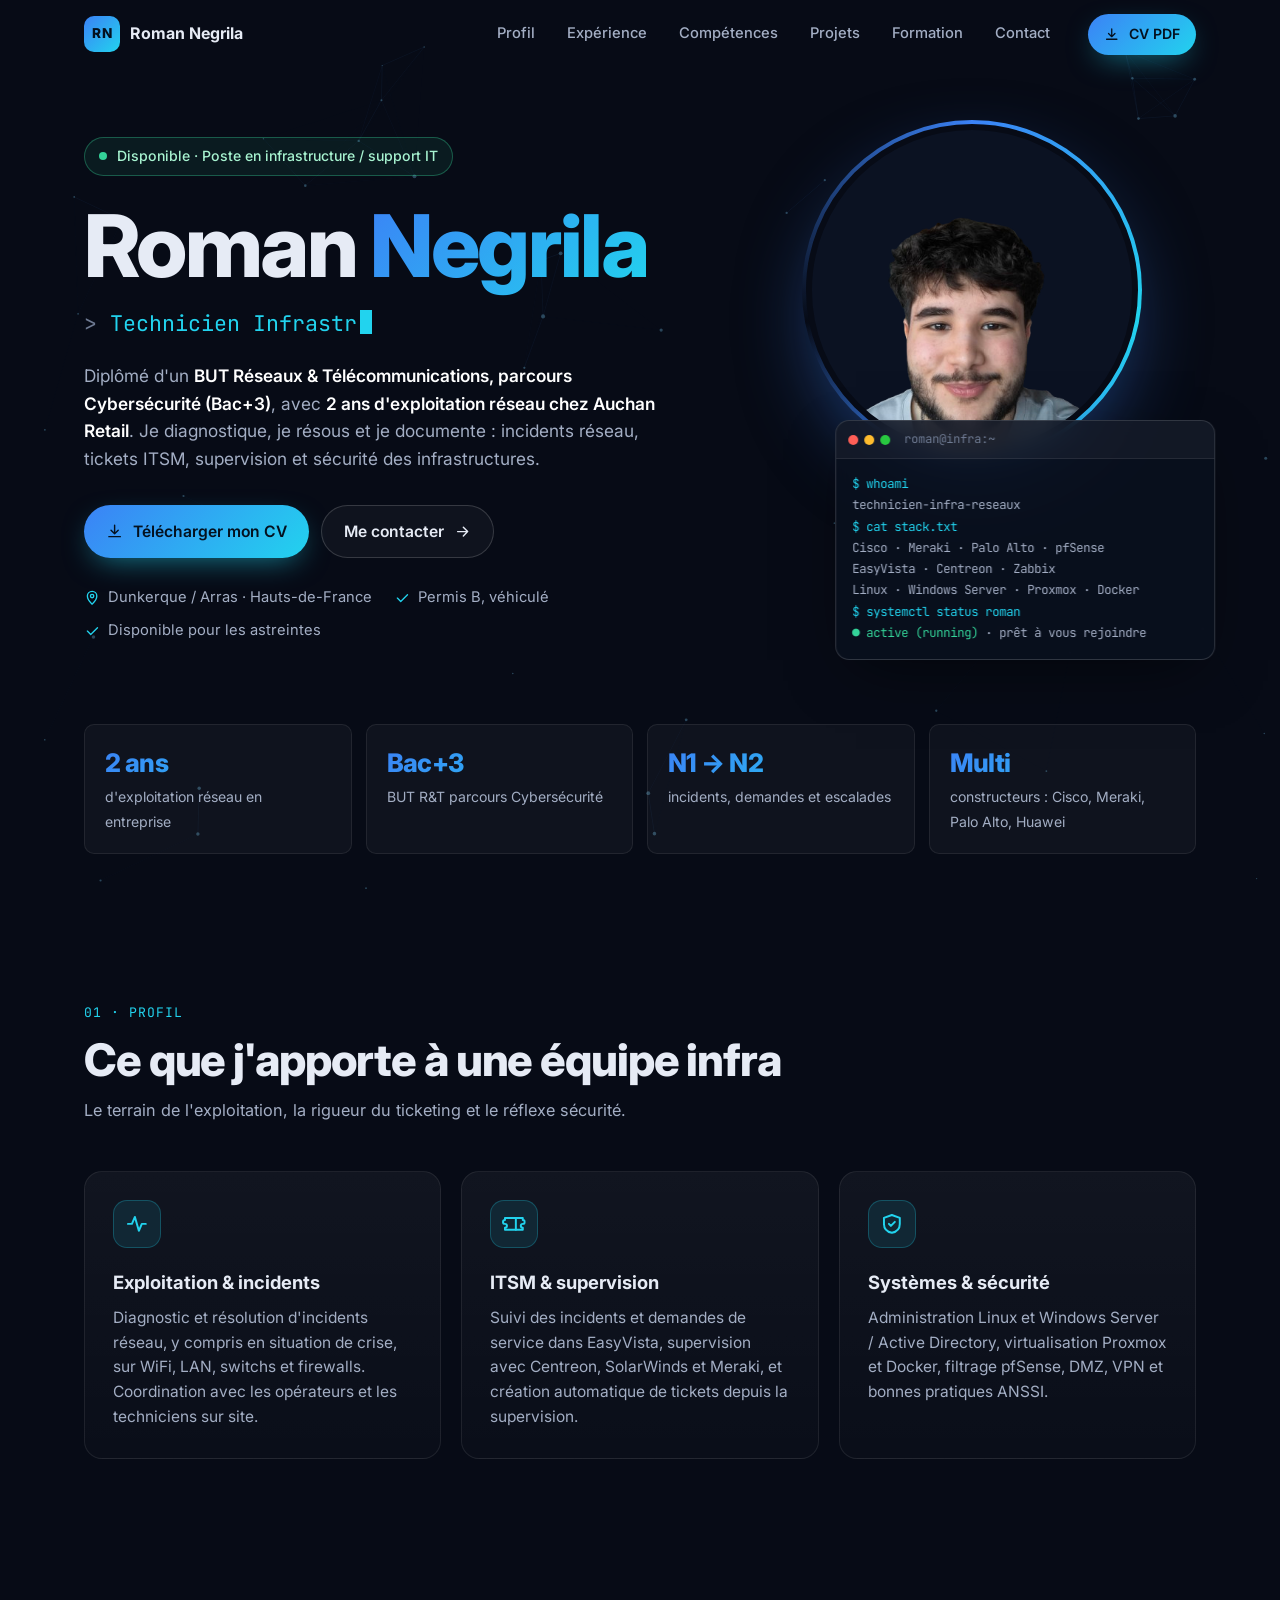
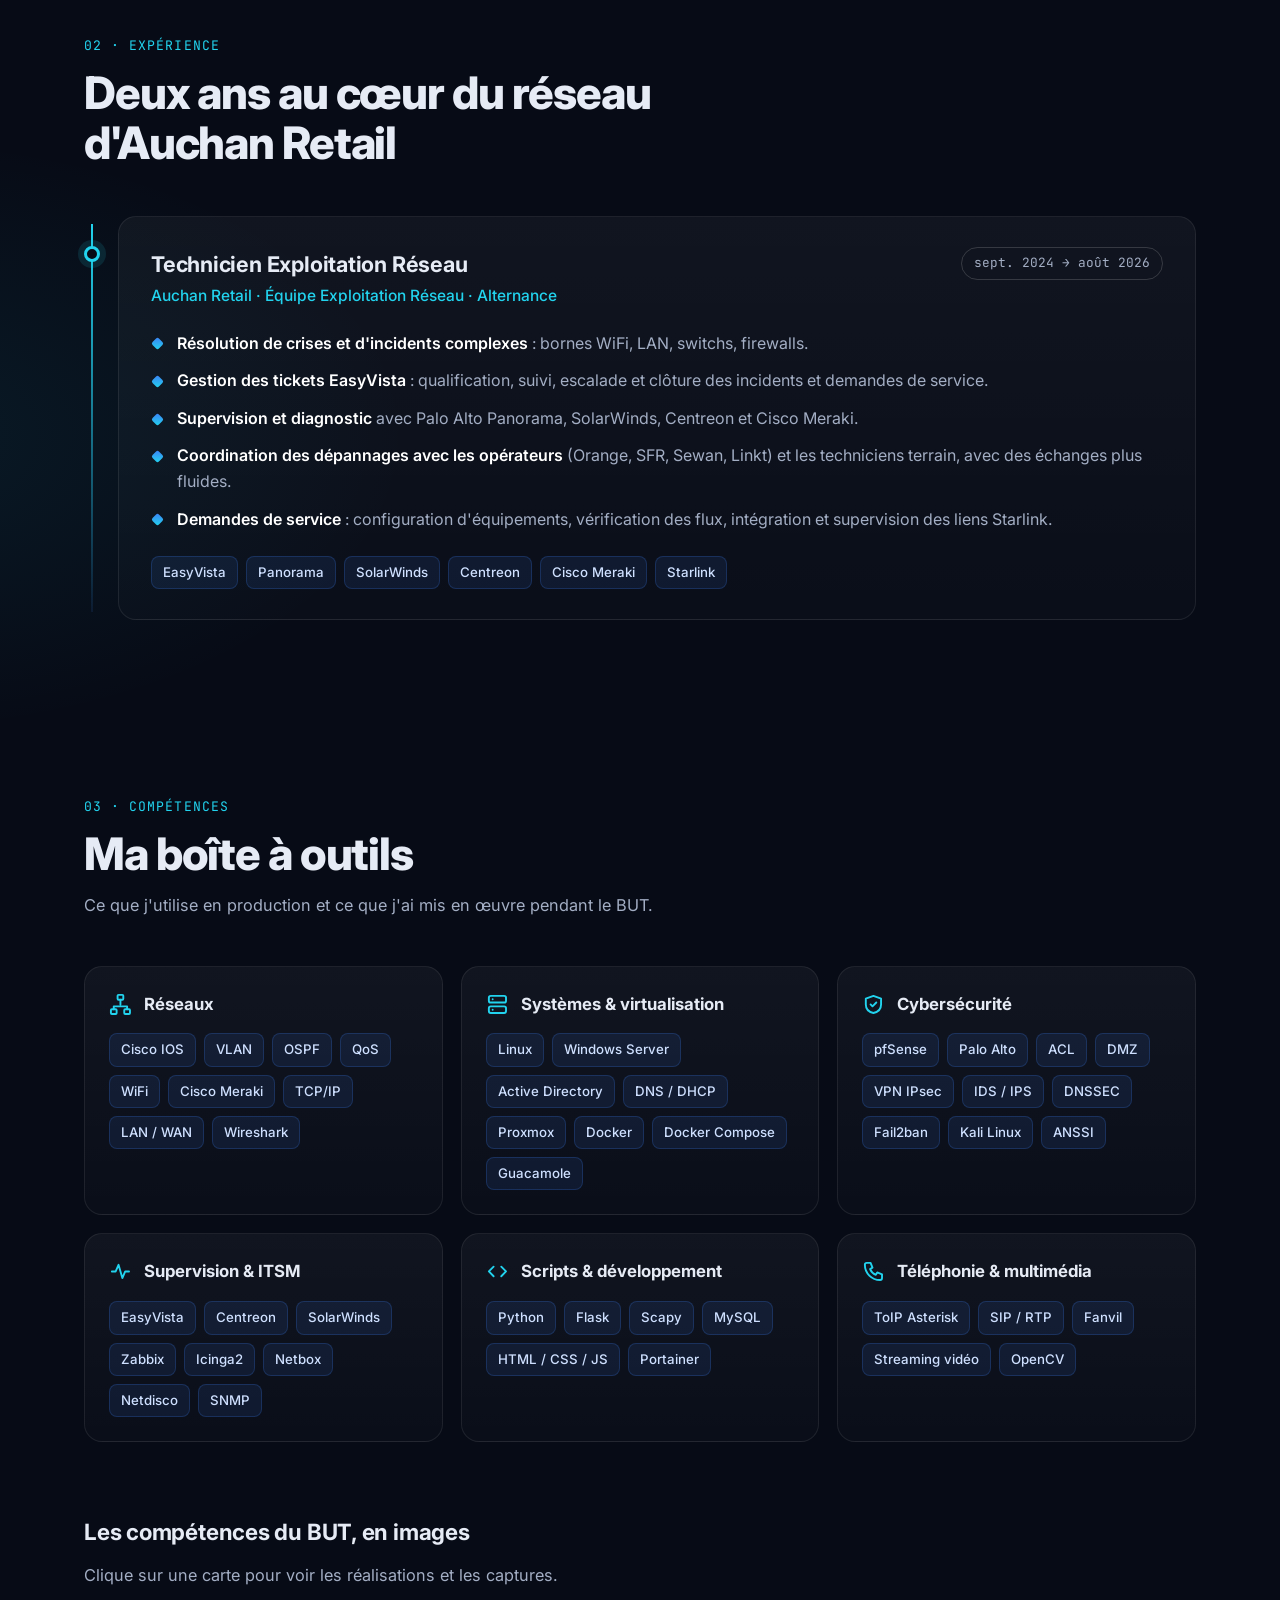
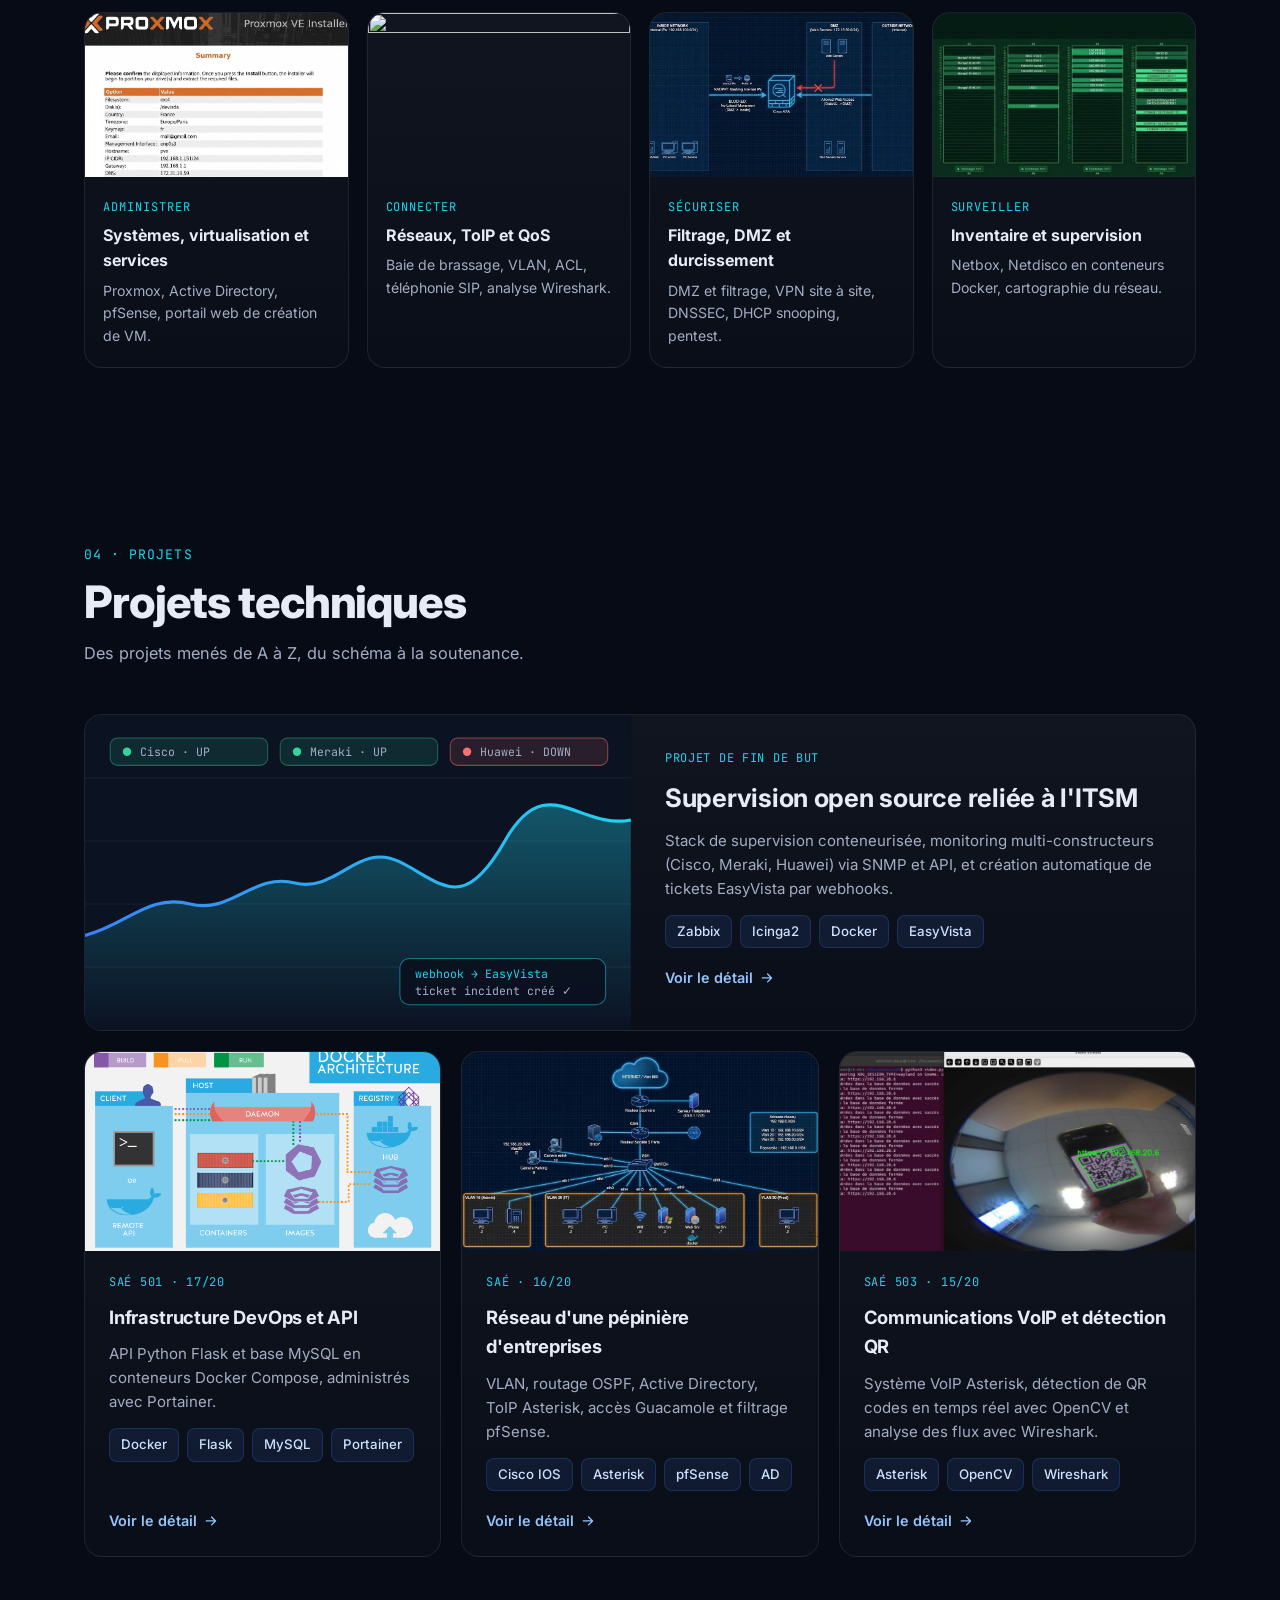
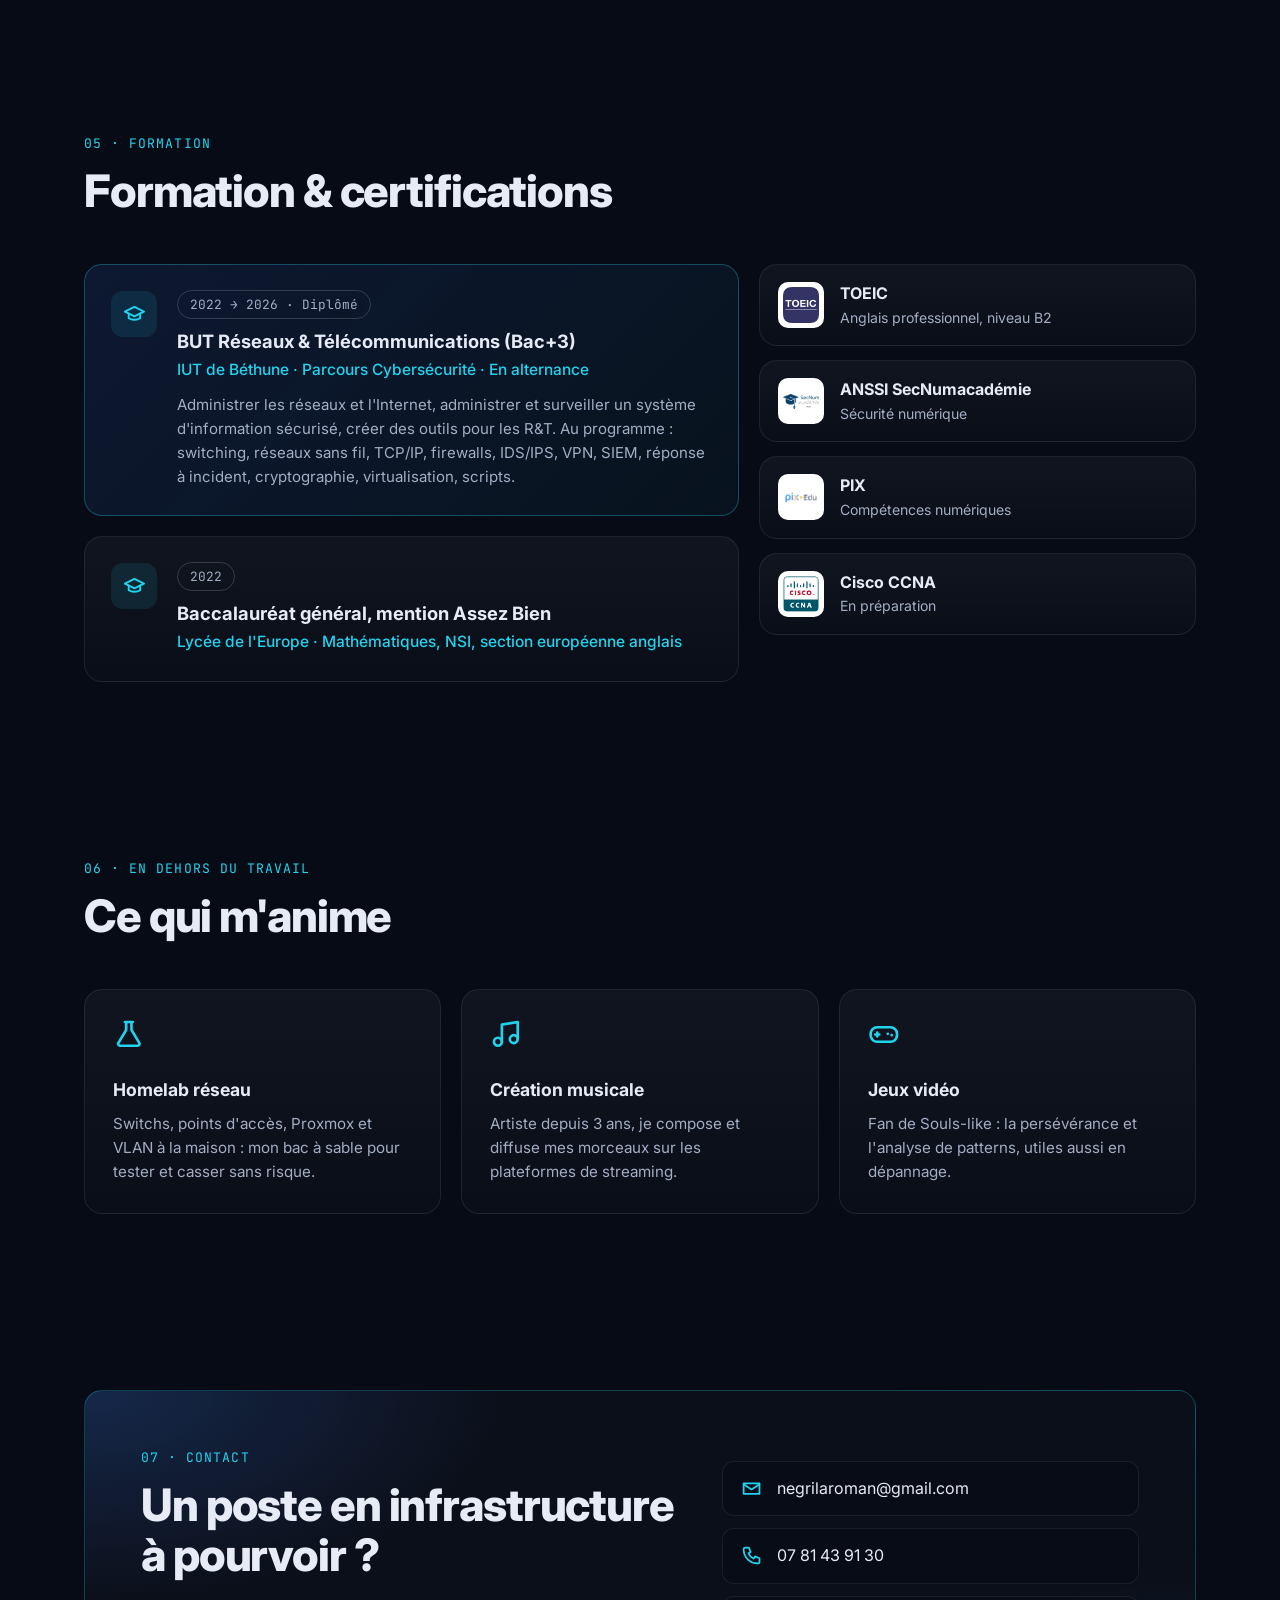
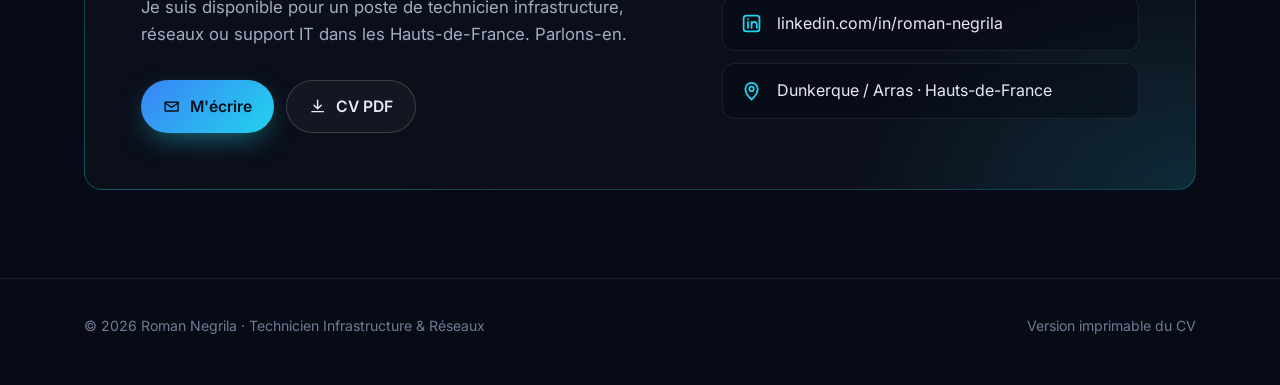
==== commit f45429ba: "Remplace « debugging » par « dépannages » dans le CV Co-Authored-By: Claude Opus 5.5 <noreply@anthro" ====
--- a/index.html
+++ b/index.html
@@ -176,7 +176,7 @@
                 <li><strong>Résolution de crises et d'incidents complexes</strong> : bornes WiFi, LAN, switchs, firewalls.</li>
                 <li><strong>Gestion des tickets EasyVista</strong> : qualification, suivi, escalade et clôture des incidents et demandes de service.</li>
                 <li><strong>Supervision et diagnostic</strong> avec Palo Alto Panorama, SolarWinds, Centreon et Cisco Meraki.</li>
-                <li><strong>Debugging avec les opérateurs</strong> (Orange, SFR, Sewan, Linkt) et les techniciens terrain, avec des échanges plus fluides.</li>
+                <li><strong>Coordination des dépannages avec les opérateurs</strong> (Orange, SFR, Sewan, Linkt) et les techniciens terrain, avec des échanges plus fluides.</li>
                 <li><strong>Demandes de service</strong> : configuration d'équipements, vérification des flux, intégration et supervision des liens Starlink.</li>
               </ul>
               <div class="chips">
@@ -382,7 +382,7 @@
           <button class="hobby hobby-card reveal" data-hobby-id="gaming" type="button">
             <svg class="ico"><use href="#i-game"/></svg>
             <h3>Jeux vidéo</h3>
-            <p>Fan de Souls-like : la persévérance et l'analyse de patterns, utiles aussi en debugging.</p>
+            <p>Fan de Souls-like : la persévérance et l'analyse de patterns, utiles aussi en dépannage.</p>
           </button>
         </div>
       </div>
